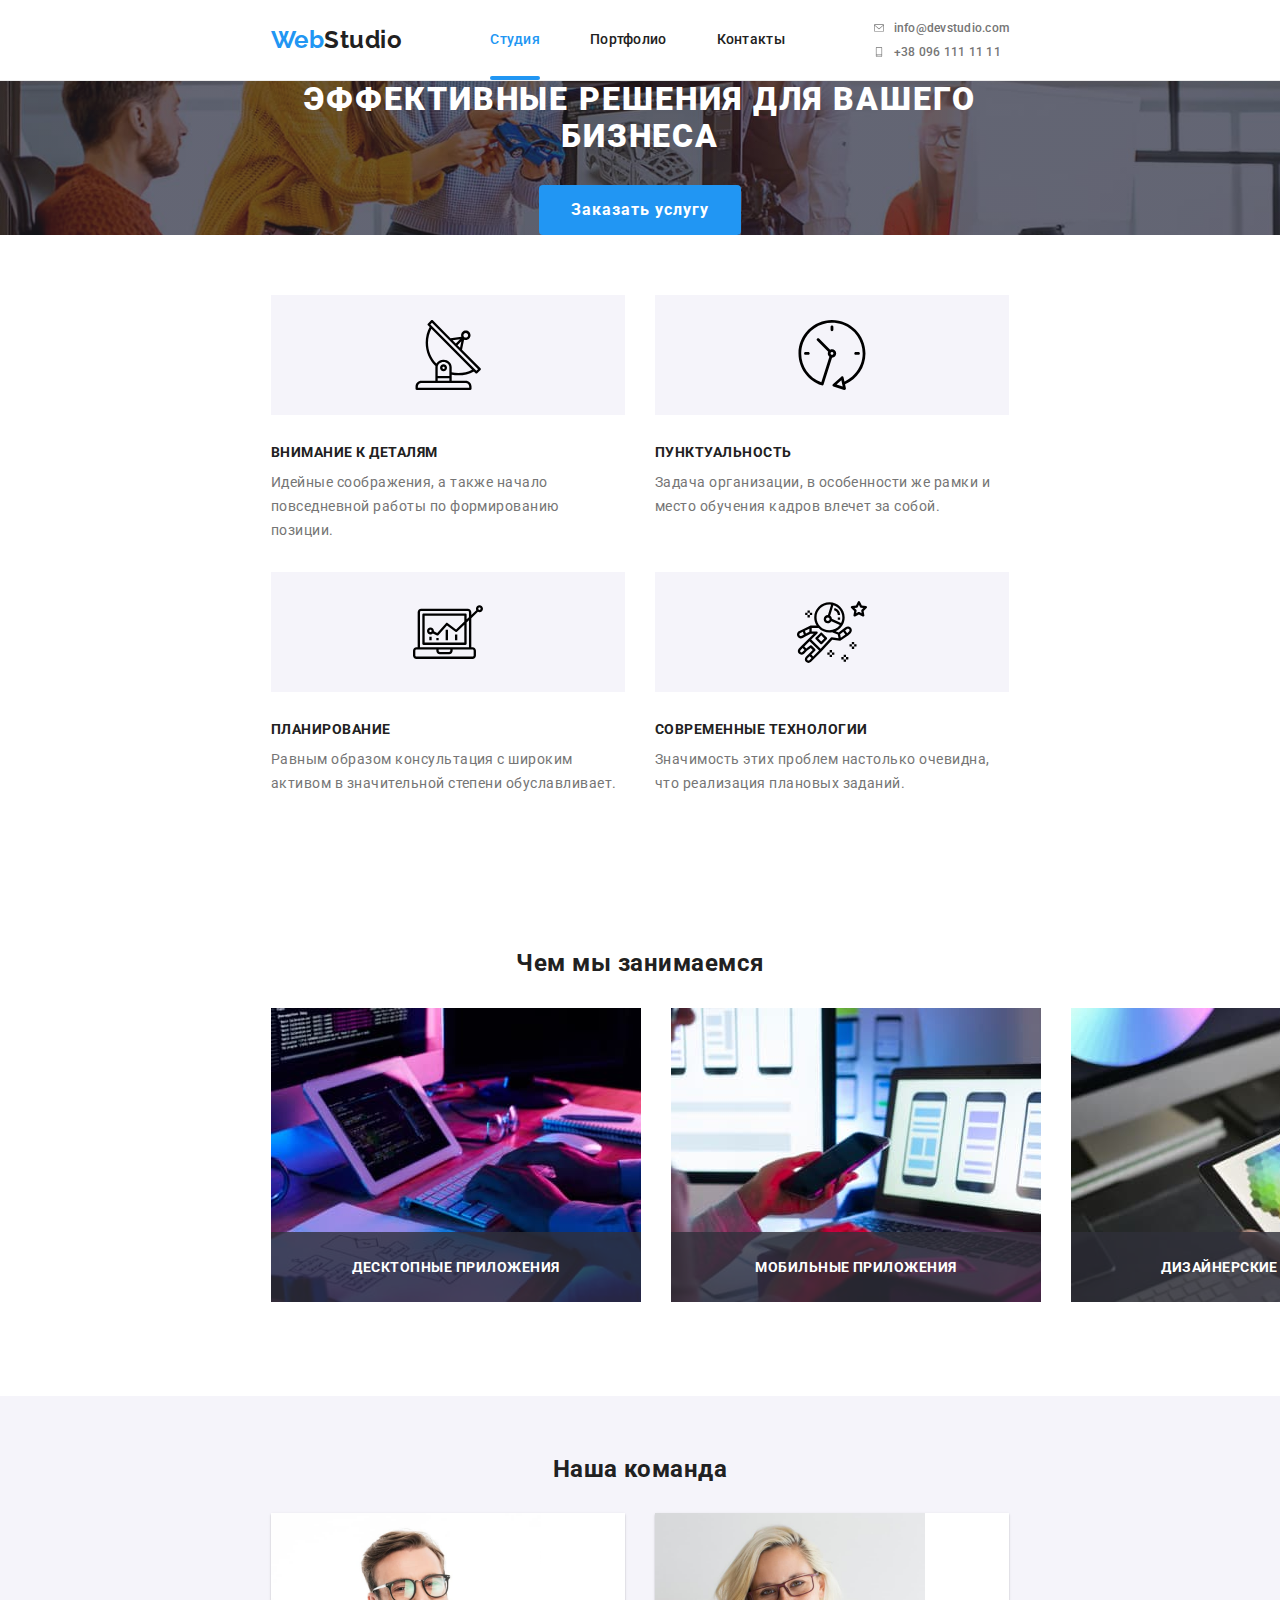
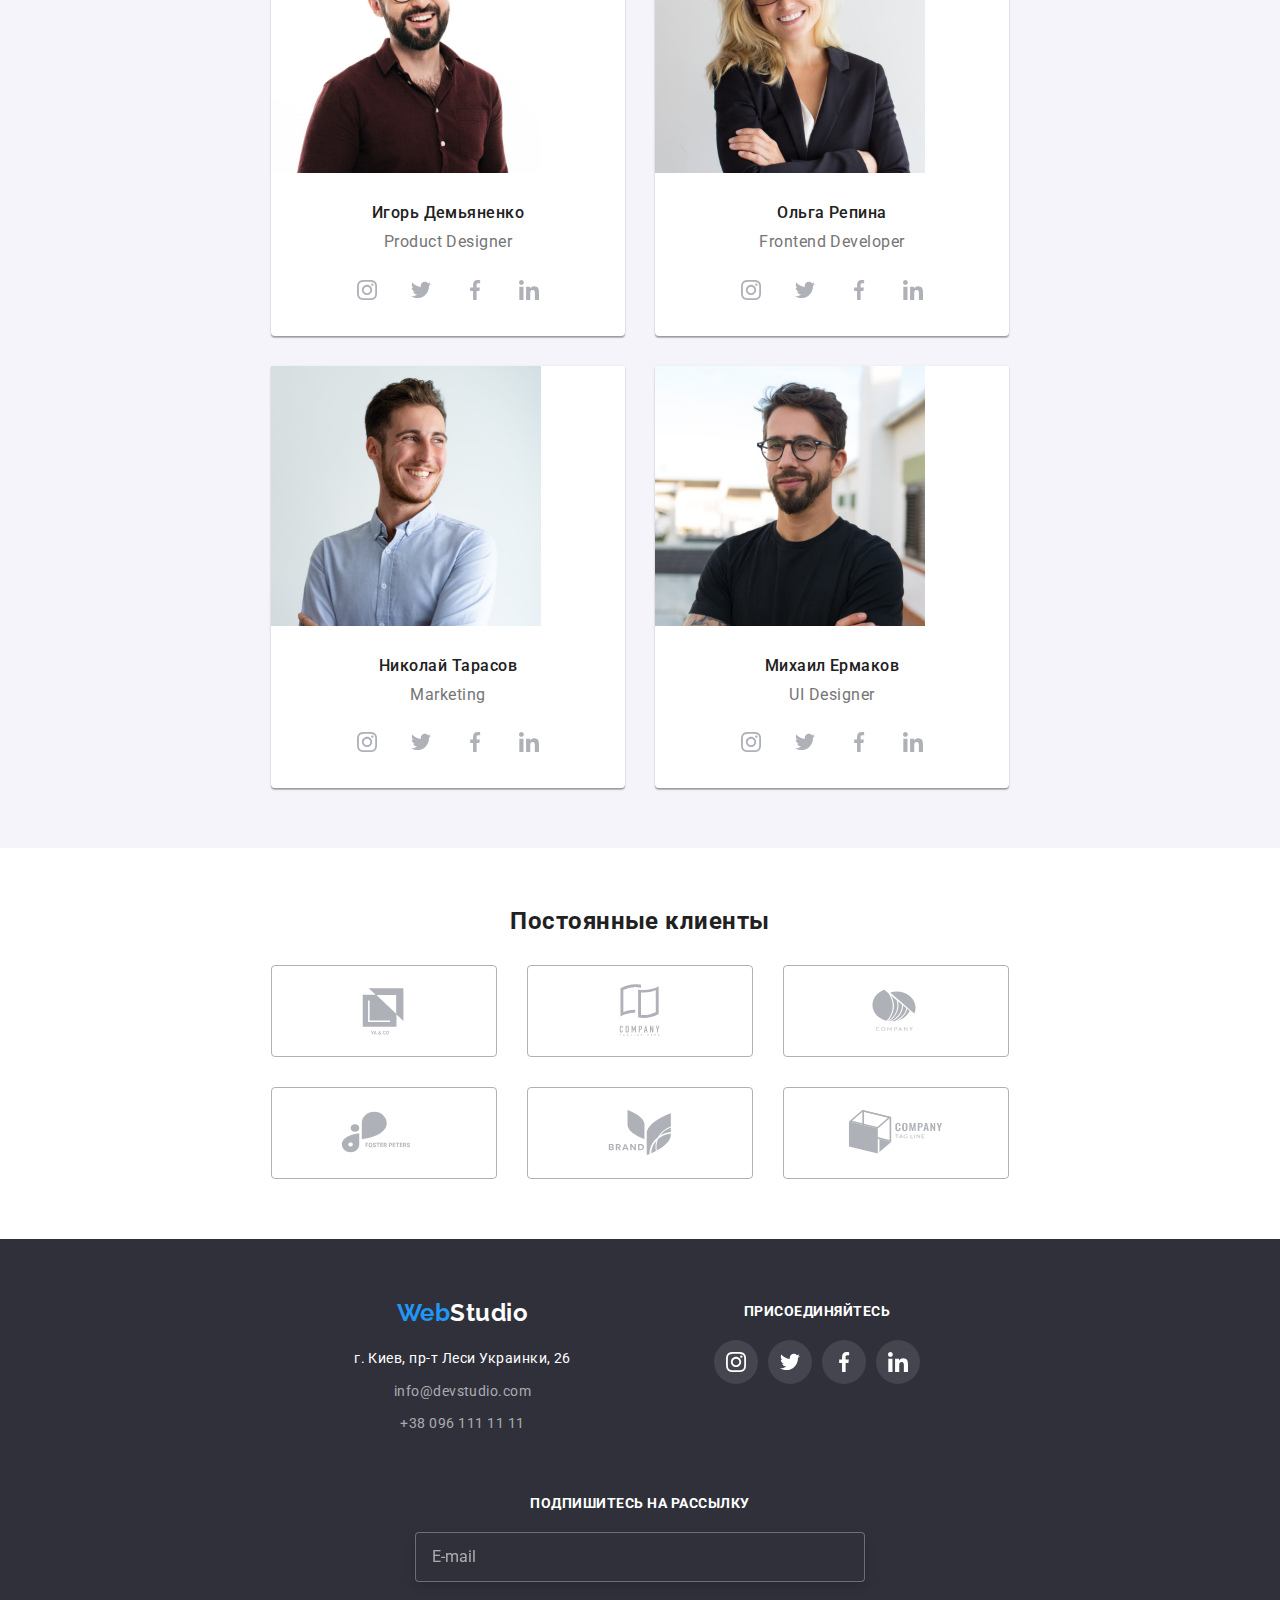
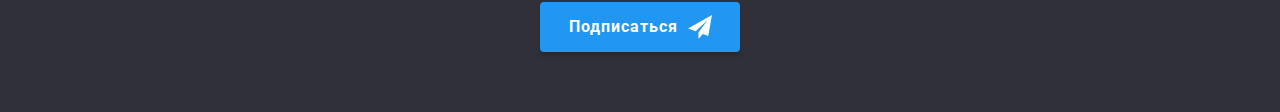
==== index.html @ 77389b67 "сделан макет в формате tablet + кнопка мобильного меню" ====
<!DOCTYPE html>
<html lang="en">
<head>
    <meta charset="UTF-8">
    <meta http-equiv="X-UA-Compatible" content="IE=edge">
    <meta name="viewport" content="width=device-width, initial-scale=1.0">
    <title>Document</title>
    <link rel="preconnect" href="https://fonts.googleapis.com">
    <link rel="preconnect" href="https://fonts.gstatic.com" crossorigin>
    <link href="https://fonts.googleapis.com/css2?family=Raleway:wght@700&family=Roboto:wght@400;500;700;900&display=swap"
        rel="stylesheet">
    <link rel="stylesheet" href="https://cdnjs.cloudflare.com/ajax/libs/modern-normalize/1.1.0/modern-normalize.min.css">
    <link rel="stylesheet" href="./css/main.min.css">
</head>
<body>
    <!-- Шапка сайта -->
    <header class="page-header">
        <div class="container main-nav">
            <nav class="page-header__nav">
                <a href="#" class="logo">
                Web<span class="logo__text">Studio</span>
                </a>
                <button class="page-header__menu-btn" type="button" data-menu-open>
                    <svg width="40px" height="40px">
                        <use class="page-header__icon-menu" href="./images/symbol-defs.svg#menu-black"></use>
                    </svg>
                </button>
                <ul class="site-nav">
                    <li class="site-nav__item"><a href="#" class="site-nav__link site-nav__link--current">Студия</a></li>
                    <li class="site-nav__item"><a href="./portfolio.html" class="site-nav__link">Портфолио</a></li>
                    <li class="site-nav__item"><a href="" class="site-nav__link">Контакты</a></li>
                </ul>

                <div class="mobile-menu is-hidden" data-menu>
                    <div class="mobile-menu__container">
                        <button type="button" class="menu-btn-close" data-menu-close>
                            <svg width="40px" height="40px">
                                <use href="./images/symbol-defs.svg#close-black"></use>
                            </svg>
                        </button>
                        <ul class="nav-menu">
                            <li class="nav-menu__item"><a href="#" class="nav-menu__link nav-menu__link--current">Студия</a></li>
                            <li class="nav-menu__item"><a href="./portfolio.html" class="nav-menu__link">Портфолио</a></li>
                            <li class="nav-menu__item"><a href="" class="nav-menu__link">Контакты</a></li>
                        </ul>
                        <ul class="contacts-mobile">
                            <li class="contacts-mobile__item">
                                <a href="tel:+380961111111" class="contacts-mobile__tel-link">
                                    +38 096 111 11 11
                                </a>
                            </li>
                            <li class="contacts-mobile__item">
                                <a href="mailto:info@devstudio.com" class="contacts-mobile__mail-link">
                                    info@devstudio.com
                                </a>
                            </li>
                        </ul>
                        <ul class="links-menu">
                            <li class="links-menu__item"><a class="links-menu__link" href="">Instagram</a></li>
                            <li class="links-menu__item"><a class="links-menu__link" href="">Twitter</a></li>
                            <li class="links-menu__item"><a class="links-menu__link" href="">Facebook</a></li>
                            <li class="links-menu__item"><a class="links-menu__link" href="">LinkedIn</a></li>
                        </ul>
                    </div>
                </div>
            </nav>
            <ul class="contacts">
                <li class="contacts__item">
                    <a href="mailto:info@devstudio.com" class="contacts__link">
                        <svg class="contacts__icon" width="16px" height="12px">
                            <use href="images/symbol-defs.svg#envelope"></use>
                        </svg>
                        info@devstudio.com
                    </a>
                </li>
                <li class="contacts__item">
                    <a href="tel:+380961111111" class="contacts__link">
                        <svg class="contacts__icon" width="10px" height="16px">
                            <use href="images/symbol-defs.svg#smartphone"></use>
                        </svg>
                        +38 096 111 11 11
                    </a>
                </li>
            </ul>
        </div>
    </header>
    
    <!-- Основной контент -->
    <main>
        <!-- Герой -->
        <section class="hero">
            <div class="container">
                <h1 class="hero__titel">Эффективные решения для вашего бизнеса</h1>
                <button type="button" class="hero__button" data-modal-open>Заказать услугу</button>
            </div>
        </section>
        <!-- Преимущества -->
        <section class="advantage">
            <div class="container">
                <h2 class="visually-hidden">Наши преимущества</h2>
                <ul class="advantage__list">
                    <li class="advantage__item">
                        <div class="advantage__icon">
                            <svg width="70px" height="70px">
                                <use href="images/symbol-defs.svg#antena"></use>
                            </svg>
                        </div>
                        <h3 class="advantage__titel">Внимание к деталям</h3>
                        <p class="advantage__text">Идейные соображения, а также начало повседневной работы по формированию позиции.</p>
                    </li>
                    <li class="advantage__item">
                        <div class="advantage__icon">
                            <svg width="70px" height="70px">
                                <use href="images/symbol-defs.svg#clock"></use>
                            </svg>
                        </div>
                        <h3 class="advantage__titel">Пунктуальность</h3>
                        <p class="advantage__text">Задача организации, в особенности же рамки и место обучения кадров влечет за собой.</p>
                    </li>
                    <li class="advantage__item">
                        <div class="advantage__icon">
                            <svg width="70px" height="70px">
                                <use href="images/symbol-defs.svg#diagram"></use>
                            </svg>
                        </div>
                        <h3 class="advantage__titel">Планирование</h3>
                        <p class="advantage__text">Равным образом консультация с широким активом в значительной степени обуславливает.</p>
                    </li>
                    <li class="advantage__item">
                        <div class="advantage__icon">
                            <svg width="70px" height="70px">
                                <use href="images/symbol-defs.svg#astronaut"></use>
                            </svg>
                        </div>
                        <h3 class="advantage__titel">Современные технологии</h3>
                        <p class="advantage__text">Значимость этих проблем настолько очевидна, что реализация плановых заданий.</p>
                    </li>
                </ul>
            </div>
        </section>

        <!-- Backdrop -->
        <div class="backdrop is-hidden" data-modal>
            <div class="backdrop__modal">
                <b class="backdrop__titel">Оставьте свои данные, мы вам перезвоним</b>
                <button class="close-btn" data-modal-close>
                    <svg width="18px" height="18px">
                        <use href="images/symbol-defs.svg#close-black">
                        </use>
                    </svg>
                </button>
                <form class="backdrop-form" autocomplete="off">
                    <div class="backdrop-form__field">
                        <label class="backdrop-form__label" for="name">Имя</label>
                        <input class="backdrop-form__input" type="text" name="name" id="name" autofocus>
                        <svg class="backdrop-form__icon" width="18px" height="18px">
                            <use href="./images/symbol-defs.svg#person-black">
                            </use>
                        </svg>
                    </div>
                    <div class="backdrop-form__field">
                        <label class="backdrop-form__label" for="tel">Телефон</label>
                        <input class="backdrop-form__input" type="tel" name="tel" id="tel">
                        <svg class="backdrop-form__icon" width="18px" height="18px">
                            <use href="./images/symbol-defs.svg#phone-black">
                            </use>
                        </svg>
                    </div>
                    <div class="backdrop-form__field">
                        <label class="backdrop-form__label" for="email">Почта</label>
                        <input class="backdrop-form__input" type="email" name="email" id="email">
                        <svg class="backdrop-form__icon" width="18px" height="18px">
                            <use href="./images/symbol-defs.svg#email-black">
                            </use>
                        </svg>
                    </div>
                    <div class="backdrop-form__field">
                        <label class="backdrop-form__label" for="comment">Коментарий</label>
                        <textarea class="backdrop-form__textarea" name="comment" id="comment" placeholder="Введите текст"></textarea>
                    </div>
                    <label class="checkbox">
                        <input class="checkbox__input" type="checkbox" name="user-agreement" value="html">
                        <span class="checkbox__icon"></span>
                        <span class="checkbox__accept">Соглашаюсь с рассылкой и принимаю <a class="checkbox__conditions" href="#">Условия договора</a></span>
                    </label>
                    <button class="send-btn" type="submit">Отправить</button>
                </form>
            </div>
        </div>

        <!-- Чем мы занимаемся -->
        <section class="services">
            <div class="container">
                <h2 class="section-titel">Чем мы занимаемся</h2>
                <ul class="services__list">
                    <li class="services__item">
                        <img class="photo" src="./images/img1.jpg" alt="Десктопные приложения" width="370">
                        <div class="services__description">
                            <p class="services__text">Десктопные приложения</p>
                        </div>
                    </li>
                    <li class="services__item">
                        <img class="photo" src="./images/img2.jpg" alt="Мобильные приложения" width="370">
                        <div class="services__description">
                            <p class="services__text">Мобильные приложения</p>
                        </div>
                    </li>
                    <li class="services__item">
                        <img class="photo" src="./images/img3.jpg" alt="Дизайнерские решения" width="370">
                        <div class="services__description">
                            <p class="services__text">Дизайнерские решения</p>
                        </div>
                    </li>
                </ul>
            </div>
        </section>
        <!-- Наша команда -->
        <section class="team">
            <div class="container">
                <h2 class="section-titel">Наша команда</h2>
                <ul class="team-list">
                    <li class="team-list__item">
                        <img class="photo" src="./images/Igor.jpg" alt="Игорь Демьяненко" width="270">
                        <div class="information">
                            <h3 class="information__titel">Игорь Демьяненко</h3>
                            <p class="information__text">Product Designer</p>
                            <ul class="social-networks">
                                <li class="social-networks__item">
                                    <a href="" class="social-networks__link">
                                        <svg width="20" height="20">
                                            <use href="images/symbol-defs.svg#instagram"></use>
                                        </svg>
                                    </a>
                                </li>
                                <li class="social-networks__item">
                                    <a href="" class="social-networks__link">
                                        <svg width="20px" height="20px">
                                            <use href="images/symbol-defs.svg#twitter"></use>
                                        </svg>
                                    </a>
                                </li>
                                <li class="social-networks__item">
                                    <a href="" class="social-networks__link">
                                        <svg width="20px" height="20px">
                                            <use href="images/symbol-defs.svg#facebook"></use>
                                        </svg>
                                    </a>
                                </li>
                                <li class="social-networks__item">
                                    <a href="" class="social-networks__link">
                                        <svg width="20px" height="20px">
                                            <use href="images/symbol-defs.svg#linkedin"></use>
                                        </svg>
                                    </a>
                                </li>
                            </ul>
                        </div>
                    </li>
                    <li class="team-list__item">
                        <img class="photo" src="./images/Olga.jpg" alt="Ольга Репина" width="270">
                        <div class="information">
                            <h3 class="information__titel">Ольга Репина</h3>
                            <p class="information__text">Frontend Developer</p>
                            <ul class="social-networks">
                                <li class="social-networks__item">
                                    <a href="" class="social-networks__link">
                                        <svg width="20" height="20">
                                            <use href="images/symbol-defs.svg#instagram"></use>
                                        </svg>
                                    </a>
                                </li>
                                <li class="social-networks__item">
                                    <a href="" class="social-networks__link">
                                        <svg width="20px" height="20px">
                                            <use href="images/symbol-defs.svg#twitter"></use>
                                        </svg>
                                    </a>
                                </li>
                                <li class="social-networks__item">
                                    <a href="" class="social-networks__link">
                                        <svg width="20px" height="20px">
                                            <use href="images/symbol-defs.svg#facebook"></use>
                                        </svg>
                                    </a>
                                </li>
                                <li class="social-networks__item">
                                    <a href="" class="social-networks__link">
                                        <svg width="20px" height="20px">
                                            <use href="images/symbol-defs.svg#linkedin"></use>
                                        </svg>
                                    </a>
                                </li>
                            </ul>
                        </div>
                    </li>
                    <li class="team-list__item">
                        <img class="photo" src="./images/Nikolai.jpg" alt="Николай Тарасов" width="270">
                        <div class="information">
                            <h3 class="information__titel">Николай Тарасов</h3>
                            <p class="information__text">Marketing</p>
                            <ul class="social-networks">
                                <li class="social-networks__item">
                                    <a href="" class="social-networks__link">
                                        <svg width="20" height="20">
                                            <use href="images/symbol-defs.svg#instagram"></use>
                                        </svg>
                                    </a>
                                </li>
                                <li class="social-networks__item">
                                    <a href="" class="social-networks__link">
                                        <svg width="20px" height="20px">
                                            <use href="images/symbol-defs.svg#twitter"></use>
                                        </svg>
                                    </a>
                                </li>
                                <li class="social-networks__item">
                                    <a href="" class="social-networks__link">
                                        <svg width="20px" height="20px">
                                            <use href="images/symbol-defs.svg#facebook"></use>
                                        </svg>
                                    </a>
                                </li>
                                <li class="social-networks__item">
                                    <a href="" class="social-networks__link">
                                        <svg width="20px" height="20px">
                                            <use href="images/symbol-defs.svg#linkedin"></use>
                                        </svg>
                                    </a>
                                </li>
                            </ul>
                        </div>
                    </li>
                    <li class="team-list__item">
                        <img class="photo" src="./images/Mihail.jpg" alt="Михаил Ермаков" width="270">
                        <div class="information">
                            <h3 class="information__titel">Михаил Ермаков</h3>
                            <p class="information__text">UI Designer</p>
                            <ul class="social-networks">
                                <li class="social-networks__item">
                                    <a href="" class="social-networks__link">
                                        <svg width="20" height="20">
                                            <use href="images/symbol-defs.svg#instagram"></use>
                                        </svg>
                                    </a>
                                </li>
                                <li class="social-networks__item">
                                    <a href="" class="social-networks__link">
                                        <svg width="20px" height="20px">
                                            <use href="images/symbol-defs.svg#twitter"></use>
                                        </svg>
                                    </a>
                                </li>
                                <li class="social-networks__item">
                                    <a href="" class="social-networks__link">
                                        <svg width="20px" height="20px">
                                            <use href="images/symbol-defs.svg#facebook"></use>
                                        </svg>
                                    </a>
                                </li>
                                <li class="social-networks__item">
                                    <a href="" class="social-networks__link">
                                        <svg width="20px" height="20px">
                                            <use href="images/symbol-defs.svg#linkedin"></use>
                                        </svg>
                                    </a>
                                </li>
                            </ul>
                        </div>
                    </li>
                </ul>
            </div>
        </section>

        <!-- Постоянные клиенты -->
        <section class="regular-customers">
            <div class="container">
                <h2 class="section-titel">Постоянные клиенты</h2>
                <ul class="customers-list">
                    <li class="customers-list__item">
                        <a class="customers-list__link" href="">
                            <svg width="106" height="60">
                                <use href="images/symbol-defs.svg#Logo1"></use>
                            </svg>
                        </a>
                    </li>
                    <li class="customers-list__item">
                        <a class="customers-list__link" href="">
                            <svg width="106" height="60">
                                <use href="images/symbol-defs.svg#Logo2"></use>
                            </svg>
                        </a>
                    </li>
                    <li class="customers-list__item">
                        <a class="customers-list__link" href="">
                            <svg width="106" height="60">
                                <use href="images/symbol-defs.svg#Logo3"></use>
                            </svg>
                        </a>
                    </li>
                    <li class="customers-list__item">
                        <a class="customers-list__link" href="">
                            <svg width="106" height="60">
                                <use href="images/symbol-defs.svg#Logo4"></use>
                            </svg>
                        </a>
                    </li>
                    <li class="customers-list__item">
                        <a class="customers-list__link" href="">
                            <svg width="106" height="60">
                                <use href="images/symbol-defs.svg#Logo5"></use>
                            </svg>
                        </a>
                    </li>
                    <li class="customers-list__item">
                        <a class="customers-list__link" href="">
                            <svg width="106" height="60">
                                <use href="images/symbol-defs.svg#Logo6"></use>
                            </svg>
                        </a>
                    </li>
                </ul>
            </div>
        </section>
    </main>

    <!-- Футер -->
    <footer class="footer">
        <div class="footer-container">
            <div class="contacts-container">
                <a href="#" class="logo logo--footer">
                    Web<span class="logo__text logo__text--white">Studio</span>
                </a>
                <address class="address">
                    <p class="address__text">г. Киев, пр-т Леси Украинки, 26</p>
                    <a href="mailto:info@devstudio.com" class="address__link">info@devstudio.com</a>
                    <a href="tel:+380961111111" class="address__link">+38 096 111 11 11</a>
                </address>
            </div>
            <div class="footer-social-container">
                <p class="join-text">присоединяйтесь</p>
                <ul class="social-networks social-networks--footer">
                    <li class="social-networks__item social-networks__item--dark">
                        <a href="" class="social-networks__link social-networks__link--white">
                            <svg width="20" height="20">
                                <use href="images/symbol-defs.svg#instagram"></use>
                            </svg>
                        </a>
                    </li>
                    <li class="social-networks__item social-networks__item--dark">
                        <a href="" class="social-networks__link social-networks__link--white">
                            <svg width="20px" height="20px">
                                <use href="images/symbol-defs.svg#twitter"></use>
                            </svg>
                        </a>
                    </li>
                    <li class="social-networks__item social-networks__item--dark">
                        <a href="" class="social-networks__link social-networks__link--white">
                            <svg width="20px" height="20px">
                                <use href="images/symbol-defs.svg#facebook"></use>
                            </svg>
                        </a>
                    </li>
                    <li class="social-networks__item social-networks__item--dark">
                        <a href="" class="social-networks__link social-networks__link--white">
                            <svg width="20px" height="20px">
                                <use href="images/symbol-defs.svg#linkedin"></use>
                            </svg>
                        </a>
                    </li>
                </ul>
            </div>
            <div class="join-container">
                <p class="join-text">подпишитесь на рассылку</p>
                <form class="footer-form" name="mailing-list" autocomplete="off">
                    <input class="footer-form__input" type="email" name="email" placeholder="E-mail">
                </form>
                <button class="mailing-btn" type="submit">Подписаться</button>
            </div>
        </div>
    </footer>
    <script src="./js/modal.js"></script>
</body>
</html>
---- css/main.min.css ----
.site-nav,.contacts,.nav-menu,.contacts-mobile,.links-menu,.advantage__list,.services__list,.team-list,.filter,.examples{padding:0;margin:0;list-style:none}.visually-hidden{position:absolute;width:1px;height:1px;margin:-1px;border:0;padding:0;white-space:nowrap;-webkit-clip-path:inset(100%);clip-path:inset(100%);clip:rect(0 0 0 0);overflow:hidden}body{color:#212121;font-family:Roboto,sans-serif;letter-spacing:0.03em}.container{margin:0 auto;padding-left:15px;padding-right:15px}@media screen and (min-width: 480px){.container{width:480px}}@media screen and (min-width: 768px){.container{width:768px}}.section-titel{margin-top:0;font-weight:700;text-align:center}@media screen and (max-width: 767px){.section-titel{margin-bottom:30px;font-size:28px;line-height:1.18}}@media screen and (min-width: 768px){.section-titel{margin-bottom:30px}}.page-header{border-bottom:1px solid #ececec}.page-header__menu-btn{display:-webkit-inline-box;display:-ms-inline-flexbox;display:inline-flex;margin:10px 0;padding:0;border:transparent;background-color:transparent}@media screen and (min-width: 767px){.page-header__menu-btn{display:none}}.main-nav{display:-webkit-box;display:-ms-flexbox;display:flex;-webkit-box-pack:justify;-ms-flex-pack:justify;justify-content:space-between}.page-header__nav{display:-webkit-box;display:-ms-flexbox;display:flex;width:100%}@media screen and (max-width: 767px){.page-header__nav{-webkit-box-pack:justify;-ms-flex-pack:justify;justify-content:space-between}}.logo{display:block;color:#2196f3;font-family:Raleway,sans-serif;font-weight:700;font-size:24px;line-height:1.16;text-decoration:none}@media screen and (max-width: 767px){.logo{padding-top:16px;padding-bottom:16px}}@media screen and (min-width: 768px){.logo{padding-top:26px;padding-bottom:26px}}.logo__text{color:#212121}.main-nav{display:-webkit-box;display:-ms-flexbox;display:flex;-webkit-box-align:center;-ms-flex-align:center;align-items:center}.page-header__nav{display:-webkit-box;display:-ms-flexbox;display:flex}.site-nav{display:none}@media screen and (min-width: 768px){.site-nav{display:-webkit-box;display:-ms-flexbox;display:flex;margin-left:88px}.site-nav__item:not(:last-child){margin-right:50px}}.site-nav__link{display:block;padding-top:32px;padding-bottom:32px;-webkit-transition:color 250ms cubic-bezier(0.4, 0, 0.2, 1);transition:color 250ms cubic-bezier(0.4, 0, 0.2, 1);color:#212121;font-weight:500;font-size:14px;line-height:1.14;letter-spacing:0.02em;text-decoration:none}.site-nav__link:hover,.site-nav__link:focus{color:#2196f3}.site-nav__link--current{position:relative;color:#2196f3}.site-nav__link--current::after{content:'';position:absolute;left:0;bottom:0;display:block;width:100%;height:4px;background-color:#2196f3;border-radius:2px}.contacts{display:none;margin-left:auto}@media screen and (min-width: 768px){.contacts{display:block;padding-top:21px;padding-bottom:21px}}@media screen and (min-width: 768px){.contacts__item:not(:last-child){margin-bottom:10px}}.contacts__link{display:-webkit-box;display:-ms-flexbox;display:flex;-webkit-box-align:center;-ms-flex-align:center;align-items:center;-webkit-transition:color 250ms cubic-bezier(0.4, 0, 0.2, 1);transition:color 250ms cubic-bezier(0.4, 0, 0.2, 1);font-weight:500;letter-spacing:0.02em;text-decoration:none;color:#757575;fill:#757575}.contacts__link:hover,.contacts__link:focus{color:#2196f3;fill:#2196f3}@media screen and (min-width: 768px){.contacts__link{font-size:12px;line-height:1.17}}.contacts__icon{-webkit-transition:fill 250ms cubic-bezier(0.4, 0, 0.2, 1);transition:fill 250ms cubic-bezier(0.4, 0, 0.2, 1)}@media screen and (min-width: 768px){.contacts__icon{width:14px;height:10px;margin-right:8px}}.mobile-menu{position:fixed;top:0;left:0;-webkit-transition:opacity 250ms cubic-bezier(0.4, 0, 0.2, 1);transition:opacity 250ms cubic-bezier(0.4, 0, 0.2, 1);width:100%;height:100%;overflow-y:scroll;background-color:#ffffff;-webkit-box-shadow:0px 4px 8px rgba(0,0,0,0.04),0px 2px 4px rgba(0,0,0,0.08),0px 1px 3px rgba(0,0,0,0.16);box-shadow:0px 4px 8px rgba(0,0,0,0.04),0px 2px 4px rgba(0,0,0,0.08),0px 1px 3px rgba(0,0,0,0.16);z-index:2}.mobile-menu.is-hidden{opacity:0;pointer-events:none;-webkit-transition:opacity 250ms cubic-bezier(0.4, 0, 0.2, 1);transition:opacity 250ms cubic-bezier(0.4, 0, 0.2, 1)}.menu-btn-close{position:absolute;top:10px;right:15px;margin:0;padding:0;border:none;background-color:transparent}.mobile-menu__container{padding:48px 40px}.nav-menu{display:block}.nav-menu__item{margin-bottom:32px}.nav-menu__item:last-child{margin-bottom:0}.nav-menu__link{font-weight:500;font-size:40px;line-height:1.17;letter-spacing:0.02em;text-decoration:none;color:#212121}.nav-menu__link--current{color:#2196f3}.contacts-mobile{display:block;margin-top:306px}.contacts-mobile__item{margin-bottom:32px}.contacts-mobile__item:last-child{margin-bottom:0}.contacts-mobile__tel-link{font-weight:500;font-size:34px;line-height:1.18;letter-spacing:0.02em;text-decoration:none;color:#2196f3}.contacts-mobile__mail-link{font-weight:500;font-size:24px;line-height:1.17;letter-spacing:0.02em;text-decoration:none;color:#757575}.links-menu{display:-webkit-box;display:-ms-flexbox;display:flex;margin-top:64px}.links-menu__item{margin-right:10px;padding-right:10px;border-right:1px solid rgba(33,33,33,0.2)}.links-menu__item:last-child{margin-right:0;padding-right:0;border-right:transparent}.links-menu__link{font-weight:500;font-size:18px;line-height:1.2;letter-spacing:0.02em;text-decoration:none;color:#2196f3}.hero{text-align:center;margin-left:auto;margin-right:auto;background-color:#c4c4c4;background-image:-webkit-gradient(linear, left top, right top, from(rgba(47,48,58,0.4)), to(rgba(47,48,58,0.4))),url(../images/bgh.jpg);background-image:linear-gradient(to right, rgba(47,48,58,0.4), rgba(47,48,58,0.4)),url(../images/bgh.jpg);background-repeat:no-repeat;background-position:center;background-size:cover}@media screen and (max-width: 767px){.hero{padding-top:118px;padding-bottom:118px;height:400px;max-width:767px}}.hero__titel{margin:0 auto 30px auto;color:#fff;font-weight:900;text-align:center;letter-spacing:0.06em;text-transform:uppercase}@media screen and (max-width: 767px){.hero__titel{max-width:360px;font-size:26px;line-height:1.61}}.hero__button{display:inline-block;border:transparent;padding:10px 32px;-webkit-transition:background-color 250ms cubic-bezier(0.4, 0, 0.2, 1);transition:background-color 250ms cubic-bezier(0.4, 0, 0.2, 1);border-radius:4px;background-color:#2196f3;color:#fff;font-weight:700;font-size:16px;line-height:1.9;letter-spacing:0.06em}.hero__button:hover,.hero__button:focus{background-color:#188ce8}@media screen and (max-width: 767px){.advantage{padding-top:60px;padding-bottom:60px}}@media screen and (min-width: 768px){.advantage{padding-top:60px;padding-bottom:60px}}@media screen and (max-width: 767px){.advantage__list{display:block}}@media screen and (min-width: 768px){.advantage__list{display:-webkit-box;display:-ms-flexbox;display:flex;-ms-flex-wrap:wrap;flex-wrap:wrap}}@media screen and (min-width: 768px){.advantage__item{width:354px;margin-right:30px;margin-bottom:30px}.advantage__item:nth-child(2n){margin-right:0}.advantage__item:nth-last-child(-n+2){margin-bottom:0}}.advantage__icon{display:-webkit-box;display:-ms-flexbox;display:flex;-webkit-box-pack:center;-ms-flex-pack:center;justify-content:center;-webkit-box-align:center;-ms-flex-align:center;align-items:center;height:120px;margin-bottom:30px;background-color:#f5f4fa}.advantage__titel{margin-top:0;margin-bottom:10px;font-weight:700;font-size:14px;line-height:1.14;text-transform:uppercase}@media screen and (max-width: 767px){.advantage__titel{text-align:center}}.advantage__text{margin-top:0;margin-bottom:0;color:#757575;font-size:14px;line-height:1.7}.backdrop{position:fixed;top:0;left:0;-webkit-transition:opacity 250ms cubic-bezier(0.4, 0, 0.2, 1);transition:opacity 250ms cubic-bezier(0.4, 0, 0.2, 1);width:100%;height:100%;background-color:rgba(0,0,0,0.2);z-index:1}.backdrop.is-hidden{opacity:0;pointer-events:none;-webkit-transition:opacity 250ms cubic-bezier(0.4, 0, 0.2, 1);transition:opacity 250ms cubic-bezier(0.4, 0, 0.2, 1)}.backdrop__modal{position:absolute;top:50%;left:50%;-webkit-transform:translate(-50%, -50%);transform:translate(-50%, -50%);padding:40px 0;background:#fff;-webkit-box-shadow:0px 1px 3px rgba(0,0,0,0.12),0px 1px 1px rgba(0,0,0,0.14),0px 2px 1px rgba(0,0,0,0.2);box-shadow:0px 1px 3px rgba(0,0,0,0.12),0px 1px 1px rgba(0,0,0,0.14),0px 2px 1px rgba(0,0,0,0.2);border-radius:4px}@media screen and (max-width: 767px){.backdrop__modal{width:450px;height:609px}}@media screen and (min-width: 768px){.backdrop__modal{width:450px;height:609px}}.backdrop__titel{display:block;margin:0 auto;font-weight:700;font-size:20px;text-align:center;color:#212121}@media screen and (max-width: 767px){.backdrop__titel{width:370px;line-height:1.5}}@media screen and (min-width: 768px){.backdrop__titel{width:370px;line-height:1.5}}.close-btn{display:-webkit-box;display:-ms-flexbox;display:flex;-webkit-box-pack:center;-ms-flex-pack:center;justify-content:center;-webkit-box-align:center;-ms-flex-align:center;align-items:center;width:30px;height:30px;cursor:pointer;position:absolute;top:8px;right:8px;-webkit-transition:fill 250ms cubic-bezier(0.4, 0, 0.2, 1);transition:fill 250ms cubic-bezier(0.4, 0, 0.2, 1);padding:0;background-color:#fff;border:2px solid rgba(0,0,0,0.1);border-radius:50%}.close-btn:hover,.close-btn:focus{fill:#2196f3}.backdrop-form{display:-webkit-box;display:-ms-flexbox;display:flex;-webkit-box-orient:vertical;-webkit-box-direction:normal;-ms-flex-direction:column;flex-direction:column;margin:0 auto}@media screen and (max-width: 767px){.backdrop-form{width:370px}}@media screen and (min-width: 768px){.backdrop-form{width:370px}}.backdrop-form__field{display:-webkit-box;display:-ms-flexbox;display:flex;-webkit-box-orient:vertical;-webkit-box-direction:normal;-ms-flex-direction:column;flex-direction:column;margin-top:10px;position:relative}.backdrop-form__field:first-child{margin-top:12px}.backdrop-form__label{display:block;margin:0 0 4px 0;padding:0;font-size:12px;line-height:14px;letter-spacing:0.01em;color:#757575}.backdrop-form__input{width:100%;margin:0;padding:10px 10px 10px 42px;-webkit-transition:border-color 250ms cubic-bezier(0.4, 0, 0.2, 1);transition:border-color 250ms cubic-bezier(0.4, 0, 0.2, 1);color:#000000;border:1px solid rgba(33,33,33,0.2);border-radius:4px}.backdrop-form__input:focus{outline:none;border:1px solid #2196f3;cursor:pointer;fill:#2196f3}.backdrop-form__icon{position:absolute;left:12px;bottom:11px;-webkit-transition:fill 250ms cubic-bezier(0.4, 0, 0.2, 1);transition:fill 250ms cubic-bezier(0.4, 0, 0.2, 1);fill:#212121}.backdrop-form__input:focus+.backdrop-form__icon{fill:#2196f3}.backdrop-form__textarea{display:block;width:100%;height:120px;padding:12px 16px;margin:0;resize:none;cursor:pointer;-webkit-transition:border-color 250ms cubic-bezier(0.4, 0, 0.2, 1);transition:border-color 250ms cubic-bezier(0.4, 0, 0.2, 1);border:1px solid rgba(33,33,33,0.2);border-radius:4px;color:rgba(117,117,117,0.5)}.backdrop-form__textarea::-webkit-input-placeholder{font-size:12px;line-height:14px;letter-spacing:0.01em}.backdrop-form__textarea:-ms-input-placeholder{font-size:12px;line-height:14px;letter-spacing:0.01em}.backdrop-form__textarea::-ms-input-placeholder{font-size:12px;line-height:14px;letter-spacing:0.01em}.backdrop-form__textarea::placeholder{font-size:12px;line-height:14px;letter-spacing:0.01em}.backdrop-form__textarea:focus{outline:none;border:1px solid #2196f3}.checkbox{display:-webkit-box;display:-ms-flexbox;display:flex;-webkit-box-pack:center;-ms-flex-pack:center;justify-content:center;-webkit-box-align:center;-ms-flex-align:center;align-items:center;margin-top:20px}@media screen and (max-width: 767px){.checkbox{height:15px}}@media screen and (min-width: 768px){.checkbox{height:15px}}.checkbox__input{position:absolute;width:1px;height:1px;margin:-1px;border:0;padding:0}.checkbox__icon{display:block;width:16px;height:15px;margin-right:8px;-webkit-transition:border-color 250ms cubic-bezier(0.4, 0, 0.2, 1),background-color 250ms cubic-bezier(0.4, 0, 0.2, 1);transition:border-color 250ms cubic-bezier(0.4, 0, 0.2, 1),background-color 250ms cubic-bezier(0.4, 0, 0.2, 1);border:2px solid #212121;border-radius:4px}.checkbox__input:checked+.checkbox__icon{background-color:#2196f3;background-image:url(../images/icon-check.svg);background-size:contain;background-origin:border-box;border-color:#2196f3}.checkbox__accept{letter-spacing:0.03em;color:#757575}@media screen and (max-width: 767px){.checkbox__accept{height:14px;font-size:12px;line-height:1.66}}@media screen and (min-width: 768px){.checkbox__accept{height:14px;font-size:12px;line-height:1.66}}.checkbox__conditions{color:#2196f3}.send-btn{display:block;padding:10px 55px;margin:30px auto 0;font-weight:700;font-size:16px;line-height:30px;text-align:center;letter-spacing:0.06em;border:transparent;cursor:pointer;-webkit-transition:background-color 250ms cubic-bezier(0.4, 0, 0.2, 1),-webkit-box-shadow 250ms cubic-bezier(0.4, 0, 0.2, 1);transition:background-color 250ms cubic-bezier(0.4, 0, 0.2, 1),-webkit-box-shadow 250ms cubic-bezier(0.4, 0, 0.2, 1);transition:background-color 250ms cubic-bezier(0.4, 0, 0.2, 1),box-shadow 250ms cubic-bezier(0.4, 0, 0.2, 1);transition:background-color 250ms cubic-bezier(0.4, 0, 0.2, 1),box-shadow 250ms cubic-bezier(0.4, 0, 0.2, 1),-webkit-box-shadow 250ms cubic-bezier(0.4, 0, 0.2, 1);background-color:#2196f3;color:#fff;border-radius:4px;-webkit-box-shadow:0px 4px 4px rgba(0,0,0,0.15);box-shadow:0px 4px 4px rgba(0,0,0,0.15)}.send-btn:hover{background-color:#188ce8;-webkit-box-shadow:0px 4px 4px rgba(0,0,0,0.15);box-shadow:0px 4px 4px rgba(0,0,0,0.15)}.services{padding-top:94px;padding-bottom:94px}@media screen and (max-width: 1199px){.services{display:none}}.services__list{display:-webkit-box;display:-ms-flexbox;display:flex;padding-top:0}.services__item{margin-right:30px;position:relative}.services__item:last-child{margin-right:0}.photo{display:block}.services__description{width:100%;position:absolute;left:0;bottom:0;text-align:center;background:rgba(47,48,58,0.8)}.services__text{margin:27px 0;font-weight:700;font-size:14px;line-height:16px;text-transform:uppercase;color:#fff}.team{background-color:#f5f4fa}@media screen and (max-width: 767px){.team{padding-top:60px;padding-bottom:60px}}@media screen and (min-width: 768px){.team{padding-top:60px;padding-bottom:60px}}.team-list{display:-webkit-box;display:-ms-flexbox;display:flex;-ms-flex-wrap:wrap;flex-wrap:wrap}.team-list__item{border-radius:0px 0px 4px 4px;-webkit-box-shadow:0px 1px 3px rgba(0,0,0,0.12),0px 1px 1px rgba(0,0,0,0.14),0px 2px 1px rgba(0,0,0,0.2);box-shadow:0px 1px 3px rgba(0,0,0,0.12),0px 1px 1px rgba(0,0,0,0.14),0px 2px 1px rgba(0,0,0,0.2);background-color:#fff}@media screen and (max-width: 767px){.team-list__item{width:450px;margin-bottom:30px}.team-list__item:last-child{margin-bottom:0}}@media screen and (min-width: 768px){.team-list__item{width:354px;margin-right:30px;margin-bottom:30px}.team-list__item:nth-child(2n){margin-right:0}.team-list__item:nth-last-child(-n+2){margin-bottom:0}}.information{padding-top:30px}.information__titel{margin-top:0;margin-bottom:10px;font-weight:500;font-size:16px;line-height:1.2;text-align:center}.information__text{margin-top:0;margin-bottom:0;color:#757575;font-size:16px;line-height:1.2;text-align:center}.social-networks{display:-webkit-box;display:-ms-flexbox;display:flex;-webkit-box-pack:center;-ms-flex-pack:center;justify-content:center;margin-top:16px;padding:0 0 24px 0;-webkit-box-align:center;-ms-flex-align:center;align-items:center}.social-networks__item{display:-webkit-box;display:-ms-flexbox;display:flex;-webkit-box-align:center;-ms-flex-align:center;align-items:center;list-style:none;margin-right:10px;min-height:44px;min-width:44px;border-radius:50%}.social-networks__item:last-child{margin-right:0}.social-networks__link{display:-webkit-box;display:-ms-flexbox;display:flex;-webkit-box-pack:center;-ms-flex-pack:center;justify-content:center;-webkit-box-align:center;-ms-flex-align:center;align-items:center;min-height:44px;min-width:44px;-webkit-transition:fill 250ms cubic-bezier(0.4, 0, 0.2, 1),background-color 250ms cubic-bezier(0.4, 0, 0.2, 1);transition:fill 250ms cubic-bezier(0.4, 0, 0.2, 1),background-color 250ms cubic-bezier(0.4, 0, 0.2, 1);border-radius:50%;fill:#afb1b8}.social-networks__link:hover,.social-networks__link:focus{background-color:#2196f3;fill:#fff}@media screen and (max-width: 767px){.regular-customers{padding-top:60px;padding-bottom:60px}}@media screen and (min-width: 768px){.regular-customers{padding-top:60px;padding-bottom:60px}}.customers-list{display:-webkit-box;display:-ms-flexbox;display:flex;margin:0;padding:0;list-style-type:none}@media screen and (max-width: 767px){.customers-list{-ms-flex-wrap:wrap;flex-wrap:wrap}}@media screen and (min-width: 768px){.customers-list{-ms-flex-wrap:wrap;flex-wrap:wrap}}.customers-list__item{display:-webkit-box;display:-ms-flexbox;display:flex;-webkit-box-align:center;-ms-flex-align:center;align-items:center;-webkit-box-pack:center;-ms-flex-pack:center;justify-content:center;padding:0;height:92px;-webkit-transition:border 250ms cubic-bezier(0.4, 0, 0.2, 1);transition:border 250ms cubic-bezier(0.4, 0, 0.2, 1);border:1px solid #afb1b8;border-radius:4px}.customers-list__item:hover,.customers-list__item:focus{border:1px solid #2196f3}@media screen and (max-width: 767px){.customers-list__item{width:210px;margin-right:30px;margin-bottom:30px}.customers-list__item:nth-child(2n){margin-right:0}.customers-list__item:nth-last-child(-n+2){margin-bottom:0}}@media screen and (min-width: 768px){.customers-list__item{width:226px;margin-right:30px;margin-bottom:30px}.customers-list__item:nth-child(3n){margin-right:0}.customers-list__item:nth-last-child(-n+3){margin-bottom:0}}.customers-list__link{display:-webkit-box;display:-ms-flexbox;display:flex;-webkit-box-pack:center;-ms-flex-pack:center;justify-content:center;-webkit-box-align:center;-ms-flex-align:center;align-items:center;width:100%;height:92px;-webkit-transition:fill 250ms cubic-bezier(0.4, 0, 0.2, 1);transition:fill 250ms cubic-bezier(0.4, 0, 0.2, 1);border-radius:4px;fill:#afb1b8}.customers-list__link:hover,.customers-list__link:focus{fill:#2196f3}.footer{padding-top:60px;padding-bottom:60px;background-color:#2f303a}.footer-container{-ms-flex-line-pack:baseline;align-content:baseline;margin:0 auto;padding-left:15px;padding-right:15px}@media screen and (min-width: 480px){.footer-container{width:480px}}@media screen and (min-width: 768px){.footer-container{display:-webkit-box;display:-ms-flexbox;display:flex;width:768px;-ms-flex-wrap:wrap;flex-wrap:wrap}}.contacts-container{width:231px}@media screen and (max-width: 767px){.contacts-container{text-align:center;margin:0 auto}}@media screen and (min-width: 768px){.contacts-container{text-align:center;margin:0 auto;margin-left:76px}}@media screen and (max-width: 767px){.logo--footer{padding:0;margin-bottom:20px}}@media screen and (min-width: 768px){.logo--footer{padding:0 0 20px 0}}.logo__text--white{color:#fff}.address{color:#fff;font-size:14px;line-height:1.7;font-style:normal}@media screen and (max-width: 767px){.address{margin-bottom:60px}}.address__text{margin:0 0 9px 0}@media screen and (max-width: 767px){.address__text{margin-bottom:8px}}.address__link{display:block;margin:0;-webkit-transition:color 250ms cubic-bezier(0.4, 0, 0.2, 1);transition:color 250ms cubic-bezier(0.4, 0, 0.2, 1);color:rgba(255,255,255,0.6);text-decoration:none}.address__link:hover,.address__link:focus{color:#f5f4fa}.address__link:last-child{margin-bottom:0}@media screen and (max-width: 767px){.address__link{margin-bottom:8px}}@media screen and (min-width: 768px){.address__link{margin-bottom:8px}}@media screen and (min-width: 768px){.footer-social-container{display:-webkit-box;display:-ms-flexbox;display:flex;-webkit-box-orient:vertical;-webkit-box-direction:normal;-ms-flex-direction:column;flex-direction:column;width:206px;margin-right:89px;padding-top:5px}}.join-text{font-weight:700;font-size:14px;line-height:1.14;text-transform:uppercase;color:#fff}@media screen and (max-width: 767px){.join-text{margin:0 0 20px 0;text-align:center}}@media screen and (min-width: 768px){.join-text{margin:0 0 20px 0;text-align:center}}@media screen and (max-width: 767px){.social-networks--footer{margin:0 0 60px 0}}@media screen and (min-width: 768px){.social-networks--footer{margin:0;padding:0}}.social-networks__item:last-child{margin-right:0}.social-networks__item--dark{background:rgba(255,255,255,0.1)}.social-networks__link--white{fill:#fff}@media screen and (min-width: 768px){.join-container{width:450px;margin:0 auto;padding-top:60px}}.footer-form{display:-webkit-box;display:-ms-flexbox;display:flex}@media screen and (max-width: 767px){.footer-form{-webkit-box-orient:vertical;-webkit-box-direction:normal;-ms-flex-direction:column;flex-direction:column}}.footer-form__input{padding:15px 16px;margin:0;border:1px solid rgba(255,255,255,0.3);border-radius:4px;-webkit-transition:250ms cubic-bezier(0.4, 0, 0.2, 1);transition:250ms cubic-bezier(0.4, 0, 0.2, 1);color:#fff;background-color:#2f303a;-webkit-filter:drop-shadow(0px 4px 4px rgba(0,0,0,0.15));filter:drop-shadow(0px 4px 4px rgba(0,0,0,0.15))}.footer-form__input::-webkit-input-placeholder{font-size:16px;line-height:1.25;color:rgba(255,255,255,0.6)}.footer-form__input:-ms-input-placeholder{font-size:16px;line-height:1.25;color:rgba(255,255,255,0.6)}.footer-form__input::-ms-input-placeholder{font-size:16px;line-height:1.25;color:rgba(255,255,255,0.6)}.footer-form__input::placeholder{font-size:16px;line-height:1.25;color:rgba(255,255,255,0.6)}.footer-form__input:focus{outline:none;border:1px solid #2196f3;cursor:pointer}@media screen and (max-width: 767px){.footer-form__input{margin-bottom:20px}}@media screen and (min-width: 768px){.footer-form__input{width:100%;margin-bottom:20px}}.mailing-btn{display:block;width:200px;padding:10px 29px;margin:0;font-weight:700;font-size:16px;line-height:1.9;-webkit-box-align:center;-ms-flex-align:center;align-items:center;text-align:start;letter-spacing:0.06em;cursor:pointer;background-color:#2196f3;color:#fff;-webkit-box-shadow:0px 4px 4px rgba(0,0,0,0.15);box-shadow:0px 4px 4px rgba(0,0,0,0.15);border:transparent;border-radius:4px;background-image:url(../images/icon-send.svg);background-repeat:no-repeat;background-position:148px 13px}@media screen and (max-width: 767px){.mailing-btn{margin:0 auto}}@media screen and (min-width: 768px){.mailing-btn{margin:0 auto}}.works-section{display:-webkit-box;display:-ms-flexbox;display:flex;-ms-flex-wrap:wrap;flex-wrap:wrap;margin-left:auto;margin-right:auto}@media screen and (max-width: 767px){.works-section{padding-top:60px;padding-bottom:60px}}@media screen and (min-width: 768px){.works-section{padding-top:60px;padding-bottom:60px}}.container-portfolio{display:-webkit-box;display:-ms-flexbox;display:flex;-ms-flex-wrap:wrap;flex-wrap:wrap;padding-left:15px;padding-right:15px;margin-left:auto;margin-right:auto}@media screen and (min-width: 480px){.container-portfolio{width:480px}}@media screen and (min-width: 768px){.container-portfolio{width:768px}}.filter{display:-webkit-box;display:-ms-flexbox;display:flex;margin-left:auto;margin-right:auto}@media screen and (max-width: 767px){.filter{margin-bottom:40px;-ms-flex-wrap:wrap;flex-wrap:wrap}}@media screen and (min-width: 768px){.filter{margin-bottom:40px}}.filter__item{margin-right:8px}@media screen and (max-width: 767px){.filter__item{padding-bottom:15px}}.filter__item:last-child{margin-right:0}@media screen and (max-width: 767px){.filter__item:nth-last-child(-n+2){padding-bottom:0px}}.filter__button{padding:6px 22px;border-radius:4px;border:transparent;-webkit-transition:background-color 250ms cubic-bezier(0.4, 0, 0.2, 1),color 250ms cubic-bezier(0.4, 0, 0.2, 1),-webkit-box-shadow 250ms cubic-bezier(0.4, 0, 0.2, 1);transition:background-color 250ms cubic-bezier(0.4, 0, 0.2, 1),color 250ms cubic-bezier(0.4, 0, 0.2, 1),-webkit-box-shadow 250ms cubic-bezier(0.4, 0, 0.2, 1);transition:box-shadow 250ms cubic-bezier(0.4, 0, 0.2, 1),background-color 250ms cubic-bezier(0.4, 0, 0.2, 1),color 250ms cubic-bezier(0.4, 0, 0.2, 1);transition:box-shadow 250ms cubic-bezier(0.4, 0, 0.2, 1),background-color 250ms cubic-bezier(0.4, 0, 0.2, 1),color 250ms cubic-bezier(0.4, 0, 0.2, 1),-webkit-box-shadow 250ms cubic-bezier(0.4, 0, 0.2, 1);font-weight:500;font-size:16px;line-height:1.6;text-align:center;cursor:pointer;background-color:#f5f4fa;color:#212121}.filter__button:hover,.filter__button:focus{background-color:#2196f3;color:#fff;-webkit-box-shadow:0px 3px 1px rgba(0,0,0,0.1),0px 1px 2px rgba(0,0,0,0.08),0px 2px 2px rgba(0,0,0,0.12);box-shadow:0px 3px 1px rgba(0,0,0,0.1),0px 1px 2px rgba(0,0,0,0.08),0px 2px 2px rgba(0,0,0,0.12)}@media screen and (max-width: 767px){.examples{display:block}}@media screen and (min-width: 768px){.examples{display:-webkit-box;display:-ms-flexbox;display:flex;-ms-flex-wrap:wrap;flex-wrap:wrap}}.examples__item{margin-bottom:30px}@media screen and (max-width: 767px){.examples__item{width:450px}}@media screen and (min-width: 768px){.examples__item{width:354px;margin-right:30px}}@media screen and (max-width: 767px){.examples__item:last-child{margin-bottom:0}}@media screen and (min-width: 768px){.examples__item:last-child{margin-bottom:0}}@media screen and (min-width: 768px){.examples__item:nth-child(2n){margin-right:0}}@media screen and (min-width: 768px){.examples__item:nth-last-child(-n+2){margin-bottom:0}}.examples__link{display:block;position:relative;-webkit-transition:color 250ms cubic-bezier(0.4, 0, 0.2, 1),-webkit-box-shadow 250ms cubic-bezier(0.4, 0, 0.2, 1);transition:color 250ms cubic-bezier(0.4, 0, 0.2, 1),-webkit-box-shadow 250ms cubic-bezier(0.4, 0, 0.2, 1);transition:color 250ms cubic-bezier(0.4, 0, 0.2, 1),box-shadow 250ms cubic-bezier(0.4, 0, 0.2, 1);transition:color 250ms cubic-bezier(0.4, 0, 0.2, 1),box-shadow 250ms cubic-bezier(0.4, 0, 0.2, 1),-webkit-box-shadow 250ms cubic-bezier(0.4, 0, 0.2, 1);color:#212121;text-decoration:none;overflow:hidden}.examples__link:hover,.examples__link:focus{-webkit-box-shadow:0px 1px 1px rgba(0,0,0,0.12),0px 4px 4px rgba(0,0,0,0.06),1px 4px 6px rgba(0,0,0,0.16);box-shadow:0px 1px 1px rgba(0,0,0,0.12),0px 4px 4px rgba(0,0,0,0.06),1px 4px 6px rgba(0,0,0,0.16)}.examples__link:hover .examples__container,.examples__link:focus .examples__container{-webkit-transform:translateY(0);transform:translateY(0)}.examples__container{width:100%;height:294px;margin:0 0 0 0;position:absolute;left:0;top:0;-webkit-transform:translateY(101%);transform:translateY(101%);-webkit-transition:-webkit-transform 250ms cubic-bezier(0.4, 0, 0.2, 1);transition:-webkit-transform 250ms cubic-bezier(0.4, 0, 0.2, 1);transition:transform 250ms cubic-bezier(0.4, 0, 0.2, 1);transition:transform 250ms cubic-bezier(0.4, 0, 0.2, 1), -webkit-transform 250ms cubic-bezier(0.4, 0, 0.2, 1);background:rgba(33,150,243,0.9)}.examples__description{margin:0;padding:63px 24px;font-size:18px;line-height:28px;color:#fff}.examples__info{padding:20px 24px;border:1px solid #eeeeee;border-top:transparent;position:relative;z-index:1;background-color:#fff}@media screen and (min-width: 768px){.examples__info--height{height:147.4px}}.examples__titel{margin:0 0 4px 0;font-weight:700;font-size:18px;line-height:2;letter-spacing:0.06em}.examples__text{margin:0;color:#757575;font-size:16px;line-height:1.9}
/*# sourceMappingURL=main.min.css.map */
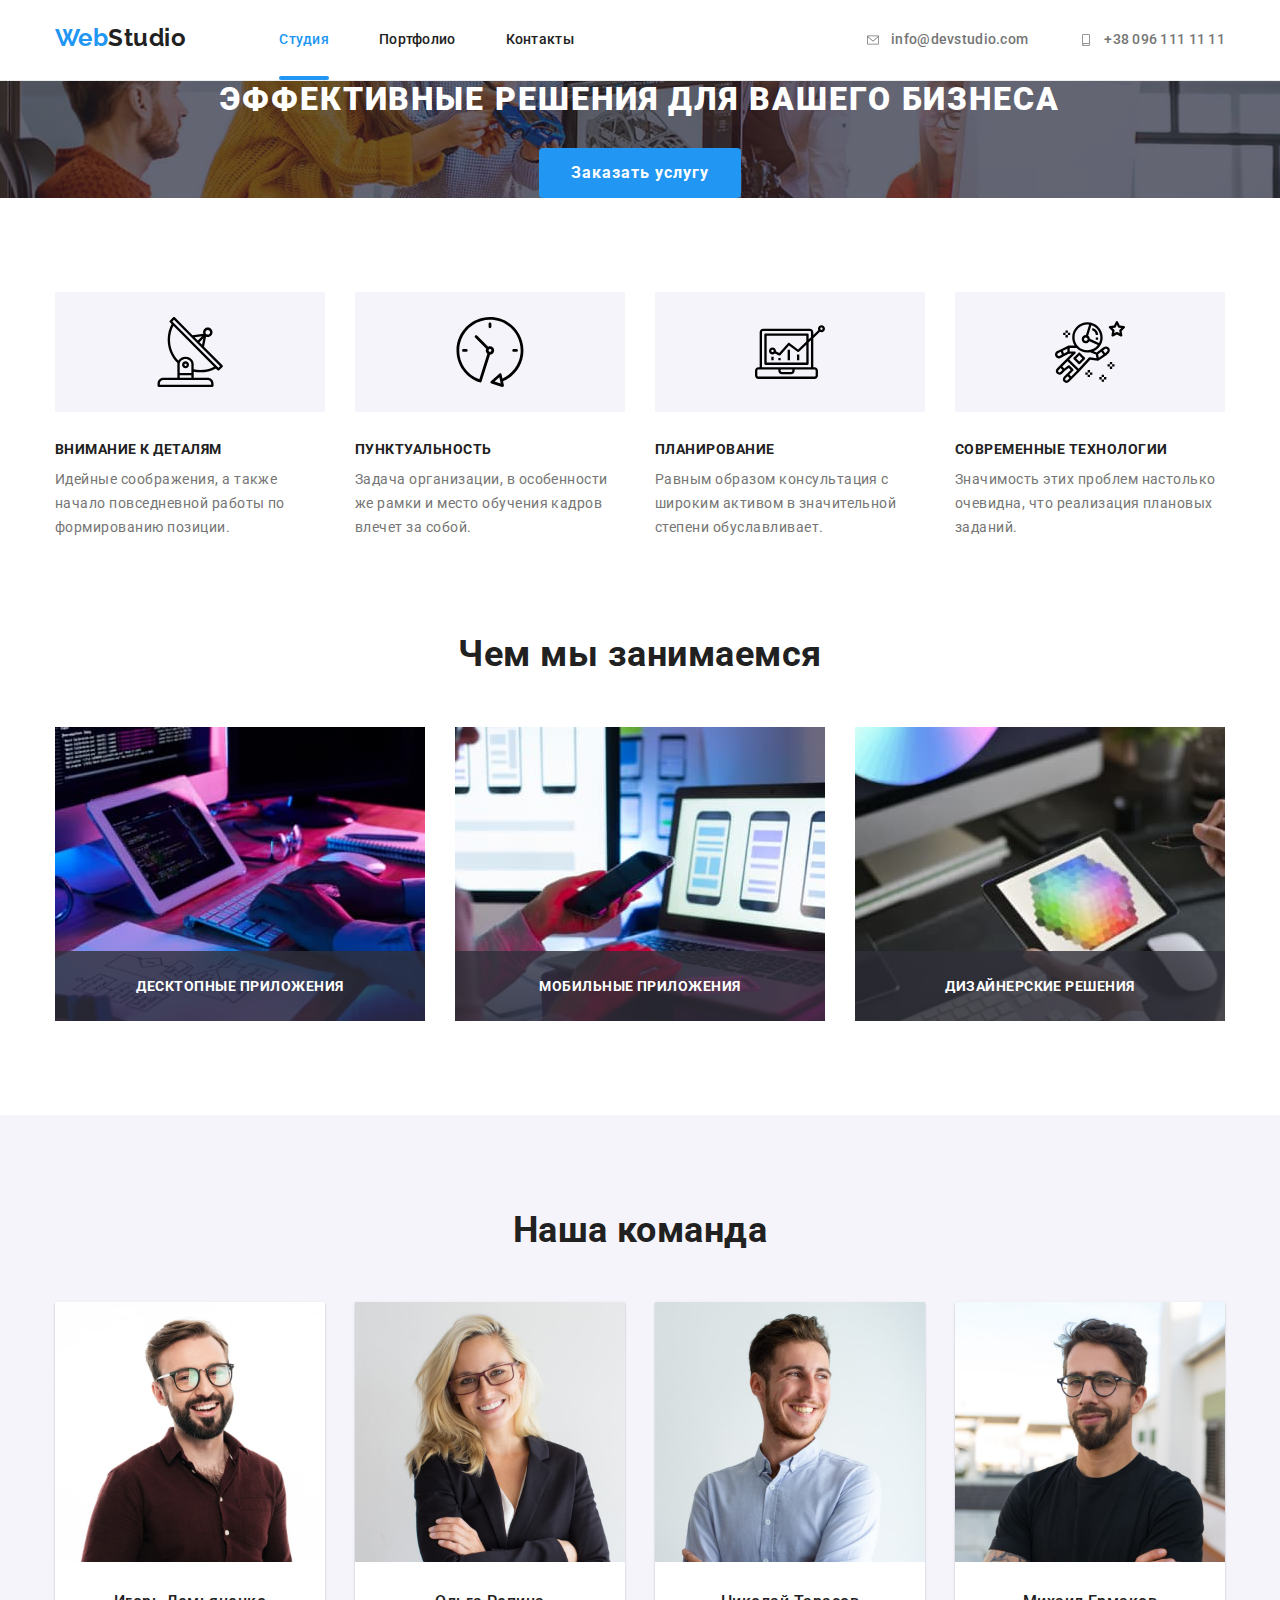
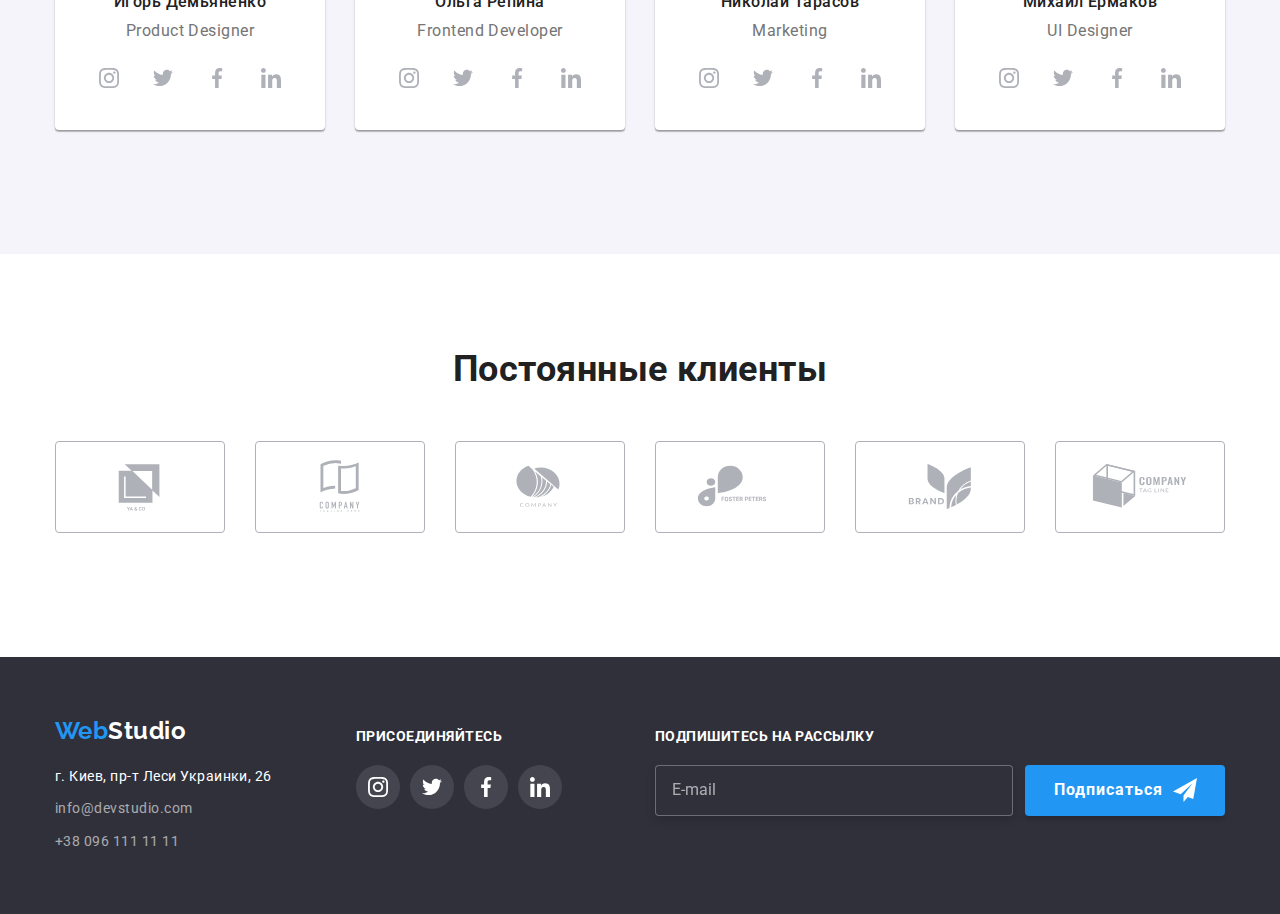
==== commit c568d96d: "сделан макет в формате desktop" ====
--- a/index.html
+++ b/index.html
@@ -473,8 +473,9 @@
                 <p class="join-text">подпишитесь на рассылку</p>
                 <form class="footer-form" name="mailing-list" autocomplete="off">
                     <input class="footer-form__input" type="email" name="email" placeholder="E-mail">
+                    <button class="mailing-btn" type="submit">Подписаться</button>
                 </form>
-                <button class="mailing-btn" type="submit">Подписаться</button>
+                <!-- <button class="mailing-btn" type="submit">Подписаться</button> -->
             </div>
         </div>
     </footer>
--- a/css/main.min.css
+++ b/css/main.min.css
@@ -1,2 +1,2 @@
-.site-nav,.contacts,.nav-menu,.contacts-mobile,.links-menu,.advantage__list,.services__list,.team-list,.filter,.examples{padding:0;margin:0;list-style:none}.visually-hidden{position:absolute;width:1px;height:1px;margin:-1px;border:0;padding:0;white-space:nowrap;-webkit-clip-path:inset(100%);clip-path:inset(100%);clip:rect(0 0 0 0);overflow:hidden}body{color:#212121;font-family:Roboto,sans-serif;letter-spacing:0.03em}.container{margin:0 auto;padding-left:15px;padding-right:15px}@media screen and (min-width: 480px){.container{width:480px}}@media screen and (min-width: 768px){.container{width:768px}}.section-titel{margin-top:0;font-weight:700;text-align:center}@media screen and (max-width: 767px){.section-titel{margin-bottom:30px;font-size:28px;line-height:1.18}}@media screen and (min-width: 768px){.section-titel{margin-bottom:30px}}.page-header{border-bottom:1px solid #ececec}.page-header__menu-btn{display:-webkit-inline-box;display:-ms-inline-flexbox;display:inline-flex;margin:10px 0;padding:0;border:transparent;background-color:transparent}@media screen and (min-width: 767px){.page-header__menu-btn{display:none}}.main-nav{display:-webkit-box;display:-ms-flexbox;display:flex;-webkit-box-pack:justify;-ms-flex-pack:justify;justify-content:space-between}.page-header__nav{display:-webkit-box;display:-ms-flexbox;display:flex;width:100%}@media screen and (max-width: 767px){.page-header__nav{-webkit-box-pack:justify;-ms-flex-pack:justify;justify-content:space-between}}.logo{display:block;color:#2196f3;font-family:Raleway,sans-serif;font-weight:700;font-size:24px;line-height:1.16;text-decoration:none}@media screen and (max-width: 767px){.logo{padding-top:16px;padding-bottom:16px}}@media screen and (min-width: 768px){.logo{padding-top:26px;padding-bottom:26px}}.logo__text{color:#212121}.main-nav{display:-webkit-box;display:-ms-flexbox;display:flex;-webkit-box-align:center;-ms-flex-align:center;align-items:center}.page-header__nav{display:-webkit-box;display:-ms-flexbox;display:flex}.site-nav{display:none}@media screen and (min-width: 768px){.site-nav{display:-webkit-box;display:-ms-flexbox;display:flex;margin-left:88px}.site-nav__item:not(:last-child){margin-right:50px}}.site-nav__link{display:block;padding-top:32px;padding-bottom:32px;-webkit-transition:color 250ms cubic-bezier(0.4, 0, 0.2, 1);transition:color 250ms cubic-bezier(0.4, 0, 0.2, 1);color:#212121;font-weight:500;font-size:14px;line-height:1.14;letter-spacing:0.02em;text-decoration:none}.site-nav__link:hover,.site-nav__link:focus{color:#2196f3}.site-nav__link--current{position:relative;color:#2196f3}.site-nav__link--current::after{content:'';position:absolute;left:0;bottom:0;display:block;width:100%;height:4px;background-color:#2196f3;border-radius:2px}.contacts{display:none;margin-left:auto}@media screen and (min-width: 768px){.contacts{display:block;padding-top:21px;padding-bottom:21px}}@media screen and (min-width: 768px){.contacts__item:not(:last-child){margin-bottom:10px}}.contacts__link{display:-webkit-box;display:-ms-flexbox;display:flex;-webkit-box-align:center;-ms-flex-align:center;align-items:center;-webkit-transition:color 250ms cubic-bezier(0.4, 0, 0.2, 1);transition:color 250ms cubic-bezier(0.4, 0, 0.2, 1);font-weight:500;letter-spacing:0.02em;text-decoration:none;color:#757575;fill:#757575}.contacts__link:hover,.contacts__link:focus{color:#2196f3;fill:#2196f3}@media screen and (min-width: 768px){.contacts__link{font-size:12px;line-height:1.17}}.contacts__icon{-webkit-transition:fill 250ms cubic-bezier(0.4, 0, 0.2, 1);transition:fill 250ms cubic-bezier(0.4, 0, 0.2, 1)}@media screen and (min-width: 768px){.contacts__icon{width:14px;height:10px;margin-right:8px}}.mobile-menu{position:fixed;top:0;left:0;-webkit-transition:opacity 250ms cubic-bezier(0.4, 0, 0.2, 1);transition:opacity 250ms cubic-bezier(0.4, 0, 0.2, 1);width:100%;height:100%;overflow-y:scroll;background-color:#ffffff;-webkit-box-shadow:0px 4px 8px rgba(0,0,0,0.04),0px 2px 4px rgba(0,0,0,0.08),0px 1px 3px rgba(0,0,0,0.16);box-shadow:0px 4px 8px rgba(0,0,0,0.04),0px 2px 4px rgba(0,0,0,0.08),0px 1px 3px rgba(0,0,0,0.16);z-index:2}.mobile-menu.is-hidden{opacity:0;pointer-events:none;-webkit-transition:opacity 250ms cubic-bezier(0.4, 0, 0.2, 1);transition:opacity 250ms cubic-bezier(0.4, 0, 0.2, 1)}.menu-btn-close{position:absolute;top:10px;right:15px;margin:0;padding:0;border:none;background-color:transparent}.mobile-menu__container{padding:48px 40px}.nav-menu{display:block}.nav-menu__item{margin-bottom:32px}.nav-menu__item:last-child{margin-bottom:0}.nav-menu__link{font-weight:500;font-size:40px;line-height:1.17;letter-spacing:0.02em;text-decoration:none;color:#212121}.nav-menu__link--current{color:#2196f3}.contacts-mobile{display:block;margin-top:306px}.contacts-mobile__item{margin-bottom:32px}.contacts-mobile__item:last-child{margin-bottom:0}.contacts-mobile__tel-link{font-weight:500;font-size:34px;line-height:1.18;letter-spacing:0.02em;text-decoration:none;color:#2196f3}.contacts-mobile__mail-link{font-weight:500;font-size:24px;line-height:1.17;letter-spacing:0.02em;text-decoration:none;color:#757575}.links-menu{display:-webkit-box;display:-ms-flexbox;display:flex;margin-top:64px}.links-menu__item{margin-right:10px;padding-right:10px;border-right:1px solid rgba(33,33,33,0.2)}.links-menu__item:last-child{margin-right:0;padding-right:0;border-right:transparent}.links-menu__link{font-weight:500;font-size:18px;line-height:1.2;letter-spacing:0.02em;text-decoration:none;color:#2196f3}.hero{text-align:center;margin-left:auto;margin-right:auto;background-color:#c4c4c4;background-image:-webkit-gradient(linear, left top, right top, from(rgba(47,48,58,0.4)), to(rgba(47,48,58,0.4))),url(../images/bgh.jpg);background-image:linear-gradient(to right, rgba(47,48,58,0.4), rgba(47,48,58,0.4)),url(../images/bgh.jpg);background-repeat:no-repeat;background-position:center;background-size:cover}@media screen and (max-width: 767px){.hero{padding-top:118px;padding-bottom:118px;height:400px;max-width:767px}}.hero__titel{margin:0 auto 30px auto;color:#fff;font-weight:900;text-align:center;letter-spacing:0.06em;text-transform:uppercase}@media screen and (max-width: 767px){.hero__titel{max-width:360px;font-size:26px;line-height:1.61}}.hero__button{display:inline-block;border:transparent;padding:10px 32px;-webkit-transition:background-color 250ms cubic-bezier(0.4, 0, 0.2, 1);transition:background-color 250ms cubic-bezier(0.4, 0, 0.2, 1);border-radius:4px;background-color:#2196f3;color:#fff;font-weight:700;font-size:16px;line-height:1.9;letter-spacing:0.06em}.hero__button:hover,.hero__button:focus{background-color:#188ce8}@media screen and (max-width: 767px){.advantage{padding-top:60px;padding-bottom:60px}}@media screen and (min-width: 768px){.advantage{padding-top:60px;padding-bottom:60px}}@media screen and (max-width: 767px){.advantage__list{display:block}}@media screen and (min-width: 768px){.advantage__list{display:-webkit-box;display:-ms-flexbox;display:flex;-ms-flex-wrap:wrap;flex-wrap:wrap}}@media screen and (min-width: 768px){.advantage__item{width:354px;margin-right:30px;margin-bottom:30px}.advantage__item:nth-child(2n){margin-right:0}.advantage__item:nth-last-child(-n+2){margin-bottom:0}}.advantage__icon{display:-webkit-box;display:-ms-flexbox;display:flex;-webkit-box-pack:center;-ms-flex-pack:center;justify-content:center;-webkit-box-align:center;-ms-flex-align:center;align-items:center;height:120px;margin-bottom:30px;background-color:#f5f4fa}.advantage__titel{margin-top:0;margin-bottom:10px;font-weight:700;font-size:14px;line-height:1.14;text-transform:uppercase}@media screen and (max-width: 767px){.advantage__titel{text-align:center}}.advantage__text{margin-top:0;margin-bottom:0;color:#757575;font-size:14px;line-height:1.7}.backdrop{position:fixed;top:0;left:0;-webkit-transition:opacity 250ms cubic-bezier(0.4, 0, 0.2, 1);transition:opacity 250ms cubic-bezier(0.4, 0, 0.2, 1);width:100%;height:100%;background-color:rgba(0,0,0,0.2);z-index:1}.backdrop.is-hidden{opacity:0;pointer-events:none;-webkit-transition:opacity 250ms cubic-bezier(0.4, 0, 0.2, 1);transition:opacity 250ms cubic-bezier(0.4, 0, 0.2, 1)}.backdrop__modal{position:absolute;top:50%;left:50%;-webkit-transform:translate(-50%, -50%);transform:translate(-50%, -50%);padding:40px 0;background:#fff;-webkit-box-shadow:0px 1px 3px rgba(0,0,0,0.12),0px 1px 1px rgba(0,0,0,0.14),0px 2px 1px rgba(0,0,0,0.2);box-shadow:0px 1px 3px rgba(0,0,0,0.12),0px 1px 1px rgba(0,0,0,0.14),0px 2px 1px rgba(0,0,0,0.2);border-radius:4px}@media screen and (max-width: 767px){.backdrop__modal{width:450px;height:609px}}@media screen and (min-width: 768px){.backdrop__modal{width:450px;height:609px}}.backdrop__titel{display:block;margin:0 auto;font-weight:700;font-size:20px;text-align:center;color:#212121}@media screen and (max-width: 767px){.backdrop__titel{width:370px;line-height:1.5}}@media screen and (min-width: 768px){.backdrop__titel{width:370px;line-height:1.5}}.close-btn{display:-webkit-box;display:-ms-flexbox;display:flex;-webkit-box-pack:center;-ms-flex-pack:center;justify-content:center;-webkit-box-align:center;-ms-flex-align:center;align-items:center;width:30px;height:30px;cursor:pointer;position:absolute;top:8px;right:8px;-webkit-transition:fill 250ms cubic-bezier(0.4, 0, 0.2, 1);transition:fill 250ms cubic-bezier(0.4, 0, 0.2, 1);padding:0;background-color:#fff;border:2px solid rgba(0,0,0,0.1);border-radius:50%}.close-btn:hover,.close-btn:focus{fill:#2196f3}.backdrop-form{display:-webkit-box;display:-ms-flexbox;display:flex;-webkit-box-orient:vertical;-webkit-box-direction:normal;-ms-flex-direction:column;flex-direction:column;margin:0 auto}@media screen and (max-width: 767px){.backdrop-form{width:370px}}@media screen and (min-width: 768px){.backdrop-form{width:370px}}.backdrop-form__field{display:-webkit-box;display:-ms-flexbox;display:flex;-webkit-box-orient:vertical;-webkit-box-direction:normal;-ms-flex-direction:column;flex-direction:column;margin-top:10px;position:relative}.backdrop-form__field:first-child{margin-top:12px}.backdrop-form__label{display:block;margin:0 0 4px 0;padding:0;font-size:12px;line-height:14px;letter-spacing:0.01em;color:#757575}.backdrop-form__input{width:100%;margin:0;padding:10px 10px 10px 42px;-webkit-transition:border-color 250ms cubic-bezier(0.4, 0, 0.2, 1);transition:border-color 250ms cubic-bezier(0.4, 0, 0.2, 1);color:#000000;border:1px solid rgba(33,33,33,0.2);border-radius:4px}.backdrop-form__input:focus{outline:none;border:1px solid #2196f3;cursor:pointer;fill:#2196f3}.backdrop-form__icon{position:absolute;left:12px;bottom:11px;-webkit-transition:fill 250ms cubic-bezier(0.4, 0, 0.2, 1);transition:fill 250ms cubic-bezier(0.4, 0, 0.2, 1);fill:#212121}.backdrop-form__input:focus+.backdrop-form__icon{fill:#2196f3}.backdrop-form__textarea{display:block;width:100%;height:120px;padding:12px 16px;margin:0;resize:none;cursor:pointer;-webkit-transition:border-color 250ms cubic-bezier(0.4, 0, 0.2, 1);transition:border-color 250ms cubic-bezier(0.4, 0, 0.2, 1);border:1px solid rgba(33,33,33,0.2);border-radius:4px;color:rgba(117,117,117,0.5)}.backdrop-form__textarea::-webkit-input-placeholder{font-size:12px;line-height:14px;letter-spacing:0.01em}.backdrop-form__textarea:-ms-input-placeholder{font-size:12px;line-height:14px;letter-spacing:0.01em}.backdrop-form__textarea::-ms-input-placeholder{font-size:12px;line-height:14px;letter-spacing:0.01em}.backdrop-form__textarea::placeholder{font-size:12px;line-height:14px;letter-spacing:0.01em}.backdrop-form__textarea:focus{outline:none;border:1px solid #2196f3}.checkbox{display:-webkit-box;display:-ms-flexbox;display:flex;-webkit-box-pack:center;-ms-flex-pack:center;justify-content:center;-webkit-box-align:center;-ms-flex-align:center;align-items:center;margin-top:20px}@media screen and (max-width: 767px){.checkbox{height:15px}}@media screen and (min-width: 768px){.checkbox{height:15px}}.checkbox__input{position:absolute;width:1px;height:1px;margin:-1px;border:0;padding:0}.checkbox__icon{display:block;width:16px;height:15px;margin-right:8px;-webkit-transition:border-color 250ms cubic-bezier(0.4, 0, 0.2, 1),background-color 250ms cubic-bezier(0.4, 0, 0.2, 1);transition:border-color 250ms cubic-bezier(0.4, 0, 0.2, 1),background-color 250ms cubic-bezier(0.4, 0, 0.2, 1);border:2px solid #212121;border-radius:4px}.checkbox__input:checked+.checkbox__icon{background-color:#2196f3;background-image:url(../images/icon-check.svg);background-size:contain;background-origin:border-box;border-color:#2196f3}.checkbox__accept{letter-spacing:0.03em;color:#757575}@media screen and (max-width: 767px){.checkbox__accept{height:14px;font-size:12px;line-height:1.66}}@media screen and (min-width: 768px){.checkbox__accept{height:14px;font-size:12px;line-height:1.66}}.checkbox__conditions{color:#2196f3}.send-btn{display:block;padding:10px 55px;margin:30px auto 0;font-weight:700;font-size:16px;line-height:30px;text-align:center;letter-spacing:0.06em;border:transparent;cursor:pointer;-webkit-transition:background-color 250ms cubic-bezier(0.4, 0, 0.2, 1),-webkit-box-shadow 250ms cubic-bezier(0.4, 0, 0.2, 1);transition:background-color 250ms cubic-bezier(0.4, 0, 0.2, 1),-webkit-box-shadow 250ms cubic-bezier(0.4, 0, 0.2, 1);transition:background-color 250ms cubic-bezier(0.4, 0, 0.2, 1),box-shadow 250ms cubic-bezier(0.4, 0, 0.2, 1);transition:background-color 250ms cubic-bezier(0.4, 0, 0.2, 1),box-shadow 250ms cubic-bezier(0.4, 0, 0.2, 1),-webkit-box-shadow 250ms cubic-bezier(0.4, 0, 0.2, 1);background-color:#2196f3;color:#fff;border-radius:4px;-webkit-box-shadow:0px 4px 4px rgba(0,0,0,0.15);box-shadow:0px 4px 4px rgba(0,0,0,0.15)}.send-btn:hover{background-color:#188ce8;-webkit-box-shadow:0px 4px 4px rgba(0,0,0,0.15);box-shadow:0px 4px 4px rgba(0,0,0,0.15)}.services{padding-top:94px;padding-bottom:94px}@media screen and (max-width: 1199px){.services{display:none}}.services__list{display:-webkit-box;display:-ms-flexbox;display:flex;padding-top:0}.services__item{margin-right:30px;position:relative}.services__item:last-child{margin-right:0}.photo{display:block}.services__description{width:100%;position:absolute;left:0;bottom:0;text-align:center;background:rgba(47,48,58,0.8)}.services__text{margin:27px 0;font-weight:700;font-size:14px;line-height:16px;text-transform:uppercase;color:#fff}.team{background-color:#f5f4fa}@media screen and (max-width: 767px){.team{padding-top:60px;padding-bottom:60px}}@media screen and (min-width: 768px){.team{padding-top:60px;padding-bottom:60px}}.team-list{display:-webkit-box;display:-ms-flexbox;display:flex;-ms-flex-wrap:wrap;flex-wrap:wrap}.team-list__item{border-radius:0px 0px 4px 4px;-webkit-box-shadow:0px 1px 3px rgba(0,0,0,0.12),0px 1px 1px rgba(0,0,0,0.14),0px 2px 1px rgba(0,0,0,0.2);box-shadow:0px 1px 3px rgba(0,0,0,0.12),0px 1px 1px rgba(0,0,0,0.14),0px 2px 1px rgba(0,0,0,0.2);background-color:#fff}@media screen and (max-width: 767px){.team-list__item{width:450px;margin-bottom:30px}.team-list__item:last-child{margin-bottom:0}}@media screen and (min-width: 768px){.team-list__item{width:354px;margin-right:30px;margin-bottom:30px}.team-list__item:nth-child(2n){margin-right:0}.team-list__item:nth-last-child(-n+2){margin-bottom:0}}.information{padding-top:30px}.information__titel{margin-top:0;margin-bottom:10px;font-weight:500;font-size:16px;line-height:1.2;text-align:center}.information__text{margin-top:0;margin-bottom:0;color:#757575;font-size:16px;line-height:1.2;text-align:center}.social-networks{display:-webkit-box;display:-ms-flexbox;display:flex;-webkit-box-pack:center;-ms-flex-pack:center;justify-content:center;margin-top:16px;padding:0 0 24px 0;-webkit-box-align:center;-ms-flex-align:center;align-items:center}.social-networks__item{display:-webkit-box;display:-ms-flexbox;display:flex;-webkit-box-align:center;-ms-flex-align:center;align-items:center;list-style:none;margin-right:10px;min-height:44px;min-width:44px;border-radius:50%}.social-networks__item:last-child{margin-right:0}.social-networks__link{display:-webkit-box;display:-ms-flexbox;display:flex;-webkit-box-pack:center;-ms-flex-pack:center;justify-content:center;-webkit-box-align:center;-ms-flex-align:center;align-items:center;min-height:44px;min-width:44px;-webkit-transition:fill 250ms cubic-bezier(0.4, 0, 0.2, 1),background-color 250ms cubic-bezier(0.4, 0, 0.2, 1);transition:fill 250ms cubic-bezier(0.4, 0, 0.2, 1),background-color 250ms cubic-bezier(0.4, 0, 0.2, 1);border-radius:50%;fill:#afb1b8}.social-networks__link:hover,.social-networks__link:focus{background-color:#2196f3;fill:#fff}@media screen and (max-width: 767px){.regular-customers{padding-top:60px;padding-bottom:60px}}@media screen and (min-width: 768px){.regular-customers{padding-top:60px;padding-bottom:60px}}.customers-list{display:-webkit-box;display:-ms-flexbox;display:flex;margin:0;padding:0;list-style-type:none}@media screen and (max-width: 767px){.customers-list{-ms-flex-wrap:wrap;flex-wrap:wrap}}@media screen and (min-width: 768px){.customers-list{-ms-flex-wrap:wrap;flex-wrap:wrap}}.customers-list__item{display:-webkit-box;display:-ms-flexbox;display:flex;-webkit-box-align:center;-ms-flex-align:center;align-items:center;-webkit-box-pack:center;-ms-flex-pack:center;justify-content:center;padding:0;height:92px;-webkit-transition:border 250ms cubic-bezier(0.4, 0, 0.2, 1);transition:border 250ms cubic-bezier(0.4, 0, 0.2, 1);border:1px solid #afb1b8;border-radius:4px}.customers-list__item:hover,.customers-list__item:focus{border:1px solid #2196f3}@media screen and (max-width: 767px){.customers-list__item{width:210px;margin-right:30px;margin-bottom:30px}.customers-list__item:nth-child(2n){margin-right:0}.customers-list__item:nth-last-child(-n+2){margin-bottom:0}}@media screen and (min-width: 768px){.customers-list__item{width:226px;margin-right:30px;margin-bottom:30px}.customers-list__item:nth-child(3n){margin-right:0}.customers-list__item:nth-last-child(-n+3){margin-bottom:0}}.customers-list__link{display:-webkit-box;display:-ms-flexbox;display:flex;-webkit-box-pack:center;-ms-flex-pack:center;justify-content:center;-webkit-box-align:center;-ms-flex-align:center;align-items:center;width:100%;height:92px;-webkit-transition:fill 250ms cubic-bezier(0.4, 0, 0.2, 1);transition:fill 250ms cubic-bezier(0.4, 0, 0.2, 1);border-radius:4px;fill:#afb1b8}.customers-list__link:hover,.customers-list__link:focus{fill:#2196f3}.footer{padding-top:60px;padding-bottom:60px;background-color:#2f303a}.footer-container{-ms-flex-line-pack:baseline;align-content:baseline;margin:0 auto;padding-left:15px;padding-right:15px}@media screen and (min-width: 480px){.footer-container{width:480px}}@media screen and (min-width: 768px){.footer-container{display:-webkit-box;display:-ms-flexbox;display:flex;width:768px;-ms-flex-wrap:wrap;flex-wrap:wrap}}.contacts-container{width:231px}@media screen and (max-width: 767px){.contacts-container{text-align:center;margin:0 auto}}@media screen and (min-width: 768px){.contacts-container{text-align:center;margin:0 auto;margin-left:76px}}@media screen and (max-width: 767px){.logo--footer{padding:0;margin-bottom:20px}}@media screen and (min-width: 768px){.logo--footer{padding:0 0 20px 0}}.logo__text--white{color:#fff}.address{color:#fff;font-size:14px;line-height:1.7;font-style:normal}@media screen and (max-width: 767px){.address{margin-bottom:60px}}.address__text{margin:0 0 9px 0}@media screen and (max-width: 767px){.address__text{margin-bottom:8px}}.address__link{display:block;margin:0;-webkit-transition:color 250ms cubic-bezier(0.4, 0, 0.2, 1);transition:color 250ms cubic-bezier(0.4, 0, 0.2, 1);color:rgba(255,255,255,0.6);text-decoration:none}.address__link:hover,.address__link:focus{color:#f5f4fa}.address__link:last-child{margin-bottom:0}@media screen and (max-width: 767px){.address__link{margin-bottom:8px}}@media screen and (min-width: 768px){.address__link{margin-bottom:8px}}@media screen and (min-width: 768px){.footer-social-container{display:-webkit-box;display:-ms-flexbox;display:flex;-webkit-box-orient:vertical;-webkit-box-direction:normal;-ms-flex-direction:column;flex-direction:column;width:206px;margin-right:89px;padding-top:5px}}.join-text{font-weight:700;font-size:14px;line-height:1.14;text-transform:uppercase;color:#fff}@media screen and (max-width: 767px){.join-text{margin:0 0 20px 0;text-align:center}}@media screen and (min-width: 768px){.join-text{margin:0 0 20px 0;text-align:center}}@media screen and (max-width: 767px){.social-networks--footer{margin:0 0 60px 0}}@media screen and (min-width: 768px){.social-networks--footer{margin:0;padding:0}}.social-networks__item:last-child{margin-right:0}.social-networks__item--dark{background:rgba(255,255,255,0.1)}.social-networks__link--white{fill:#fff}@media screen and (min-width: 768px){.join-container{width:450px;margin:0 auto;padding-top:60px}}.footer-form{display:-webkit-box;display:-ms-flexbox;display:flex}@media screen and (max-width: 767px){.footer-form{-webkit-box-orient:vertical;-webkit-box-direction:normal;-ms-flex-direction:column;flex-direction:column}}.footer-form__input{padding:15px 16px;margin:0;border:1px solid rgba(255,255,255,0.3);border-radius:4px;-webkit-transition:250ms cubic-bezier(0.4, 0, 0.2, 1);transition:250ms cubic-bezier(0.4, 0, 0.2, 1);color:#fff;background-color:#2f303a;-webkit-filter:drop-shadow(0px 4px 4px rgba(0,0,0,0.15));filter:drop-shadow(0px 4px 4px rgba(0,0,0,0.15))}.footer-form__input::-webkit-input-placeholder{font-size:16px;line-height:1.25;color:rgba(255,255,255,0.6)}.footer-form__input:-ms-input-placeholder{font-size:16px;line-height:1.25;color:rgba(255,255,255,0.6)}.footer-form__input::-ms-input-placeholder{font-size:16px;line-height:1.25;color:rgba(255,255,255,0.6)}.footer-form__input::placeholder{font-size:16px;line-height:1.25;color:rgba(255,255,255,0.6)}.footer-form__input:focus{outline:none;border:1px solid #2196f3;cursor:pointer}@media screen and (max-width: 767px){.footer-form__input{margin-bottom:20px}}@media screen and (min-width: 768px){.footer-form__input{width:100%;margin-bottom:20px}}.mailing-btn{display:block;width:200px;padding:10px 29px;margin:0;font-weight:700;font-size:16px;line-height:1.9;-webkit-box-align:center;-ms-flex-align:center;align-items:center;text-align:start;letter-spacing:0.06em;cursor:pointer;background-color:#2196f3;color:#fff;-webkit-box-shadow:0px 4px 4px rgba(0,0,0,0.15);box-shadow:0px 4px 4px rgba(0,0,0,0.15);border:transparent;border-radius:4px;background-image:url(../images/icon-send.svg);background-repeat:no-repeat;background-position:148px 13px}@media screen and (max-width: 767px){.mailing-btn{margin:0 auto}}@media screen and (min-width: 768px){.mailing-btn{margin:0 auto}}.works-section{display:-webkit-box;display:-ms-flexbox;display:flex;-ms-flex-wrap:wrap;flex-wrap:wrap;margin-left:auto;margin-right:auto}@media screen and (max-width: 767px){.works-section{padding-top:60px;padding-bottom:60px}}@media screen and (min-width: 768px){.works-section{padding-top:60px;padding-bottom:60px}}.container-portfolio{display:-webkit-box;display:-ms-flexbox;display:flex;-ms-flex-wrap:wrap;flex-wrap:wrap;padding-left:15px;padding-right:15px;margin-left:auto;margin-right:auto}@media screen and (min-width: 480px){.container-portfolio{width:480px}}@media screen and (min-width: 768px){.container-portfolio{width:768px}}.filter{display:-webkit-box;display:-ms-flexbox;display:flex;margin-left:auto;margin-right:auto}@media screen and (max-width: 767px){.filter{margin-bottom:40px;-ms-flex-wrap:wrap;flex-wrap:wrap}}@media screen and (min-width: 768px){.filter{margin-bottom:40px}}.filter__item{margin-right:8px}@media screen and (max-width: 767px){.filter__item{padding-bottom:15px}}.filter__item:last-child{margin-right:0}@media screen and (max-width: 767px){.filter__item:nth-last-child(-n+2){padding-bottom:0px}}.filter__button{padding:6px 22px;border-radius:4px;border:transparent;-webkit-transition:background-color 250ms cubic-bezier(0.4, 0, 0.2, 1),color 250ms cubic-bezier(0.4, 0, 0.2, 1),-webkit-box-shadow 250ms cubic-bezier(0.4, 0, 0.2, 1);transition:background-color 250ms cubic-bezier(0.4, 0, 0.2, 1),color 250ms cubic-bezier(0.4, 0, 0.2, 1),-webkit-box-shadow 250ms cubic-bezier(0.4, 0, 0.2, 1);transition:box-shadow 250ms cubic-bezier(0.4, 0, 0.2, 1),background-color 250ms cubic-bezier(0.4, 0, 0.2, 1),color 250ms cubic-bezier(0.4, 0, 0.2, 1);transition:box-shadow 250ms cubic-bezier(0.4, 0, 0.2, 1),background-color 250ms cubic-bezier(0.4, 0, 0.2, 1),color 250ms cubic-bezier(0.4, 0, 0.2, 1),-webkit-box-shadow 250ms cubic-bezier(0.4, 0, 0.2, 1);font-weight:500;font-size:16px;line-height:1.6;text-align:center;cursor:pointer;background-color:#f5f4fa;color:#212121}.filter__button:hover,.filter__button:focus{background-color:#2196f3;color:#fff;-webkit-box-shadow:0px 3px 1px rgba(0,0,0,0.1),0px 1px 2px rgba(0,0,0,0.08),0px 2px 2px rgba(0,0,0,0.12);box-shadow:0px 3px 1px rgba(0,0,0,0.1),0px 1px 2px rgba(0,0,0,0.08),0px 2px 2px rgba(0,0,0,0.12)}@media screen and (max-width: 767px){.examples{display:block}}@media screen and (min-width: 768px){.examples{display:-webkit-box;display:-ms-flexbox;display:flex;-ms-flex-wrap:wrap;flex-wrap:wrap}}.examples__item{margin-bottom:30px}@media screen and (max-width: 767px){.examples__item{width:450px}}@media screen and (min-width: 768px){.examples__item{width:354px;margin-right:30px}}@media screen and (max-width: 767px){.examples__item:last-child{margin-bottom:0}}@media screen and (min-width: 768px){.examples__item:last-child{margin-bottom:0}}@media screen and (min-width: 768px){.examples__item:nth-child(2n){margin-right:0}}@media screen and (min-width: 768px){.examples__item:nth-last-child(-n+2){margin-bottom:0}}.examples__link{display:block;position:relative;-webkit-transition:color 250ms cubic-bezier(0.4, 0, 0.2, 1),-webkit-box-shadow 250ms cubic-bezier(0.4, 0, 0.2, 1);transition:color 250ms cubic-bezier(0.4, 0, 0.2, 1),-webkit-box-shadow 250ms cubic-bezier(0.4, 0, 0.2, 1);transition:color 250ms cubic-bezier(0.4, 0, 0.2, 1),box-shadow 250ms cubic-bezier(0.4, 0, 0.2, 1);transition:color 250ms cubic-bezier(0.4, 0, 0.2, 1),box-shadow 250ms cubic-bezier(0.4, 0, 0.2, 1),-webkit-box-shadow 250ms cubic-bezier(0.4, 0, 0.2, 1);color:#212121;text-decoration:none;overflow:hidden}.examples__link:hover,.examples__link:focus{-webkit-box-shadow:0px 1px 1px rgba(0,0,0,0.12),0px 4px 4px rgba(0,0,0,0.06),1px 4px 6px rgba(0,0,0,0.16);box-shadow:0px 1px 1px rgba(0,0,0,0.12),0px 4px 4px rgba(0,0,0,0.06),1px 4px 6px rgba(0,0,0,0.16)}.examples__link:hover .examples__container,.examples__link:focus .examples__container{-webkit-transform:translateY(0);transform:translateY(0)}.examples__container{width:100%;height:294px;margin:0 0 0 0;position:absolute;left:0;top:0;-webkit-transform:translateY(101%);transform:translateY(101%);-webkit-transition:-webkit-transform 250ms cubic-bezier(0.4, 0, 0.2, 1);transition:-webkit-transform 250ms cubic-bezier(0.4, 0, 0.2, 1);transition:transform 250ms cubic-bezier(0.4, 0, 0.2, 1);transition:transform 250ms cubic-bezier(0.4, 0, 0.2, 1), -webkit-transform 250ms cubic-bezier(0.4, 0, 0.2, 1);background:rgba(33,150,243,0.9)}.examples__description{margin:0;padding:63px 24px;font-size:18px;line-height:28px;color:#fff}.examples__info{padding:20px 24px;border:1px solid #eeeeee;border-top:transparent;position:relative;z-index:1;background-color:#fff}@media screen and (min-width: 768px){.examples__info--height{height:147.4px}}.examples__titel{margin:0 0 4px 0;font-weight:700;font-size:18px;line-height:2;letter-spacing:0.06em}.examples__text{margin:0;color:#757575;font-size:16px;line-height:1.9}
+.site-nav,.contacts,.nav-menu,.contacts-mobile,.links-menu,.advantage__list,.services__list,.team-list,.filter,.examples{padding:0;margin:0;list-style:none}.visually-hidden{position:absolute;width:1px;height:1px;margin:-1px;border:0;padding:0;white-space:nowrap;-webkit-clip-path:inset(100%);clip-path:inset(100%);clip:rect(0 0 0 0);overflow:hidden}body{color:#212121;font-family:Roboto,sans-serif;letter-spacing:0.03em}.container{margin:0 auto;padding-left:15px;padding-right:15px}@media screen and (min-width: 480px){.container{width:480px}}@media screen and (min-width: 768px){.container{width:768px}}@media screen and (min-width: 1200px){.container{width:1200px}}.section-titel{margin-top:0;font-weight:700;text-align:center}@media screen and (max-width: 767px){.section-titel{margin-bottom:30px;font-size:28px;line-height:1.18}}@media screen and (min-width: 768px){.section-titel{margin-bottom:30px;font-size:28px;line-height:1.18}}@media screen and (min-width: 1200px){.section-titel{margin-bottom:50px;font-size:36px;line-height:1.2}}.page-header{border-bottom:1px solid #ececec}.page-header__menu-btn{display:-webkit-inline-box;display:-ms-inline-flexbox;display:inline-flex;margin:10px 0;padding:0;border:transparent;background-color:transparent}@media screen and (min-width: 767px){.page-header__menu-btn{display:none}}.logo{display:block;color:#2196f3;font-family:Raleway,sans-serif;font-weight:700;font-size:24px;line-height:1.16;text-decoration:none}@media screen and (max-width: 767px){.logo{padding-top:16px;padding-bottom:16px}}@media screen and (min-width: 768px){.logo{padding-top:26px;padding-bottom:26px}}@media screen and (min-width: 1200px){.logo{padding-top:24px;padding-bottom:25px;margin-right:93px}}.logo__text{color:#212121}.main-nav{display:-webkit-box;display:-ms-flexbox;display:flex}.page-header__nav{display:-webkit-box;display:-ms-flexbox;display:flex}@media screen and (max-width: 767px){.page-header__nav{-webkit-box-pack:justify;-ms-flex-pack:justify;justify-content:space-between;width:100%}}.site-nav{display:none}@media screen and (min-width: 768px){.site-nav{display:-webkit-box;display:-ms-flexbox;display:flex;margin-left:88px}.site-nav__item:not(:last-child){margin-right:50px}}@media screen and (min-width: 1200px){.site-nav{display:-webkit-box;display:-ms-flexbox;display:flex;margin-left:0}.site-nav__item:not(:last-child){margin-right:50px}}.site-nav__link{display:block;padding-top:32px;padding-bottom:32px;-webkit-transition:color 250ms cubic-bezier(0.4, 0, 0.2, 1);transition:color 250ms cubic-bezier(0.4, 0, 0.2, 1);color:#212121;font-weight:500;font-size:14px;line-height:1.14;letter-spacing:0.02em;text-decoration:none}.site-nav__link:hover,.site-nav__link:focus{color:#2196f3}.site-nav__link--current{position:relative;color:#2196f3}.site-nav__link--current::after{content:'';position:absolute;left:0;bottom:0;display:block;width:100%;height:4px;background-color:#2196f3;border-radius:2px}.contacts{display:none;margin-left:auto}@media screen and (min-width: 768px){.contacts{display:block;padding-top:21px;padding-bottom:21px}}@media screen and (min-width: 1200px){.contacts{display:-webkit-box;display:-ms-flexbox;display:flex;padding:0}}@media screen and (min-width: 768px){.contacts__item:not(:last-child){margin-bottom:10px}}@media screen and (min-width: 1200px){.contacts__item:not(:last-child){margin-right:50px;margin-bottom:0}}.contacts__link{display:-webkit-box;display:-ms-flexbox;display:flex;-webkit-box-align:center;-ms-flex-align:center;align-items:center;-webkit-transition:color 250ms cubic-bezier(0.4, 0, 0.2, 1);transition:color 250ms cubic-bezier(0.4, 0, 0.2, 1);font-weight:500;letter-spacing:0.02em;text-decoration:none;color:#757575;fill:#757575}.contacts__link:hover,.contacts__link:focus{color:#2196f3;fill:#2196f3}@media screen and (min-width: 768px){.contacts__link{font-size:12px;line-height:1.17}}@media screen and (min-width: 1200px){.contacts__link{padding-top:32px;padding-bottom:32px;font-size:14px;line-height:1.14}}.contacts__icon{-webkit-transition:fill 250ms cubic-bezier(0.4, 0, 0.2, 1);transition:fill 250ms cubic-bezier(0.4, 0, 0.2, 1)}@media screen and (min-width: 768px){.contacts__icon{width:14px;height:10px;margin-right:8px}}@media screen and (min-width: 1200px){.contacts__icon{width:16px;height:12px;margin-right:10px}}.mobile-menu{position:fixed;top:0;left:0;-webkit-transition:opacity 250ms cubic-bezier(0.4, 0, 0.2, 1);transition:opacity 250ms cubic-bezier(0.4, 0, 0.2, 1);width:100%;height:100%;overflow-y:scroll;background-color:#ffffff;-webkit-box-shadow:0px 4px 8px rgba(0,0,0,0.04),0px 2px 4px rgba(0,0,0,0.08),0px 1px 3px rgba(0,0,0,0.16);box-shadow:0px 4px 8px rgba(0,0,0,0.04),0px 2px 4px rgba(0,0,0,0.08),0px 1px 3px rgba(0,0,0,0.16);z-index:2}.mobile-menu.is-hidden{opacity:0;pointer-events:none;-webkit-transition:opacity 250ms cubic-bezier(0.4, 0, 0.2, 1);transition:opacity 250ms cubic-bezier(0.4, 0, 0.2, 1)}.menu-btn-close{position:absolute;top:10px;right:15px;margin:0;padding:0;border:none;background-color:transparent}.mobile-menu__container{padding:48px 40px}.nav-menu{display:block}.nav-menu__item{margin-bottom:32px}.nav-menu__item:last-child{margin-bottom:0}.nav-menu__link{font-weight:500;font-size:40px;line-height:1.17;letter-spacing:0.02em;text-decoration:none;color:#212121}.nav-menu__link--current{color:#2196f3}.contacts-mobile{display:block;margin-top:306px}.contacts-mobile__item{margin-bottom:32px}.contacts-mobile__item:last-child{margin-bottom:0}.contacts-mobile__tel-link{font-weight:500;font-size:34px;line-height:1.18;letter-spacing:0.02em;text-decoration:none;color:#2196f3}.contacts-mobile__mail-link{font-weight:500;font-size:24px;line-height:1.17;letter-spacing:0.02em;text-decoration:none;color:#757575}.links-menu{display:-webkit-box;display:-ms-flexbox;display:flex;margin-top:64px}.links-menu__item{margin-right:10px;padding-right:10px;border-right:1px solid rgba(33,33,33,0.2)}.links-menu__item:last-child{margin-right:0;padding-right:0;border-right:transparent}.links-menu__link{font-weight:500;font-size:18px;line-height:1.2;letter-spacing:0.02em;text-decoration:none;color:#2196f3}.hero{text-align:center;margin-left:auto;margin-right:auto;background-color:#c4c4c4;background-image:-webkit-gradient(linear, left top, right top, from(rgba(47,48,58,0.4)), to(rgba(47,48,58,0.4))),url(../images/bgh.jpg);background-image:linear-gradient(to right, rgba(47,48,58,0.4), rgba(47,48,58,0.4)),url(../images/bgh.jpg);background-repeat:no-repeat;background-position:center;background-size:cover}@media screen and (max-width: 767px){.hero{padding-top:118px;padding-bottom:118px;height:400px;max-width:767px}}.hero__titel{margin:0 auto 30px auto;color:#fff;font-weight:900;text-align:center;letter-spacing:0.06em;text-transform:uppercase}@media screen and (max-width: 767px){.hero__titel{max-width:360px;font-size:26px;line-height:1.61}}.hero__button{display:inline-block;border:transparent;padding:10px 32px;-webkit-transition:background-color 250ms cubic-bezier(0.4, 0, 0.2, 1);transition:background-color 250ms cubic-bezier(0.4, 0, 0.2, 1);border-radius:4px;background-color:#2196f3;color:#fff;font-weight:700;font-size:16px;line-height:1.9;letter-spacing:0.06em}.hero__button:hover,.hero__button:focus{background-color:#188ce8}@media screen and (max-width: 767px){.advantage{padding-top:60px;padding-bottom:60px}}@media screen and (min-width: 768px){.advantage{padding-top:60px;padding-bottom:60px}}@media screen and (min-width: 1200px){.advantage{padding-top:94px;padding-bottom:0}}@media screen and (max-width: 767px){.advantage__list{display:block}}@media screen and (min-width: 768px){.advantage__list{display:-webkit-box;display:-ms-flexbox;display:flex;-ms-flex-wrap:wrap;flex-wrap:wrap}}@media screen and (min-width: 1200px){.advantage__list{display:-webkit-box;display:-ms-flexbox;display:flex;-ms-flex-wrap:nowrap;flex-wrap:nowrap}}@media screen and (min-width: 768px){.advantage__item{width:354px;margin-right:30px;margin-bottom:30px}}@media screen and (min-width: 768px) and (max-width: 1199px){.advantage__item:nth-child(2n){margin-right:0}.advantage__item:nth-last-child(-n+2){margin-bottom:0}}@media screen and (min-width: 1200px){.advantage__item{width:270px;margin-right:30px;margin-bottom:0}.advantage__item:nth-child(4n){margin-right:0}}.advantage__icon{display:-webkit-box;display:-ms-flexbox;display:flex;-webkit-box-pack:center;-ms-flex-pack:center;justify-content:center;-webkit-box-align:center;-ms-flex-align:center;align-items:center;height:120px;margin-bottom:30px;background-color:#f5f4fa}.advantage__titel{margin-top:0;margin-bottom:10px;font-weight:700;font-size:14px;line-height:1.14;text-transform:uppercase}@media screen and (max-width: 767px){.advantage__titel{text-align:center}}.advantage__text{margin-top:0;margin-bottom:0;color:#757575;font-size:14px;line-height:1.7}.backdrop{position:fixed;top:0;left:0;-webkit-transition:opacity 250ms cubic-bezier(0.4, 0, 0.2, 1);transition:opacity 250ms cubic-bezier(0.4, 0, 0.2, 1);width:100%;height:100%;background-color:rgba(0,0,0,0.2);z-index:1}.backdrop.is-hidden{opacity:0;pointer-events:none;-webkit-transition:opacity 250ms cubic-bezier(0.4, 0, 0.2, 1);transition:opacity 250ms cubic-bezier(0.4, 0, 0.2, 1)}.backdrop__modal{position:absolute;top:50%;left:50%;-webkit-transform:translate(-50%, -50%);transform:translate(-50%, -50%);padding:40px 0;background:#fff;-webkit-box-shadow:0px 1px 3px rgba(0,0,0,0.12),0px 1px 1px rgba(0,0,0,0.14),0px 2px 1px rgba(0,0,0,0.2);box-shadow:0px 1px 3px rgba(0,0,0,0.12),0px 1px 1px rgba(0,0,0,0.14),0px 2px 1px rgba(0,0,0,0.2);border-radius:4px}@media screen and (max-width: 767px){.backdrop__modal{width:450px;height:609px}}@media screen and (min-width: 768px){.backdrop__modal{width:450px;height:609px}}@media screen and (min-width: 1200px){.backdrop__modal{width:528px;height:581px}}.backdrop__titel{display:block;margin:0 auto;font-weight:700;font-size:20px;text-align:center;color:#212121}@media screen and (max-width: 767px){.backdrop__titel{width:370px;line-height:1.5}}@media screen and (min-width: 768px){.backdrop__titel{width:370px;line-height:1.5}}@media screen and (min-width: 1200px){.backdrop__titel{width:448px;line-height:1.15}}.close-btn{display:-webkit-box;display:-ms-flexbox;display:flex;-webkit-box-pack:center;-ms-flex-pack:center;justify-content:center;-webkit-box-align:center;-ms-flex-align:center;align-items:center;width:30px;height:30px;cursor:pointer;position:absolute;top:8px;right:8px;-webkit-transition:fill 250ms cubic-bezier(0.4, 0, 0.2, 1);transition:fill 250ms cubic-bezier(0.4, 0, 0.2, 1);padding:0;background-color:#fff;border:2px solid rgba(0,0,0,0.1);border-radius:50%}.close-btn:hover,.close-btn:focus{fill:#2196f3}.backdrop-form{display:-webkit-box;display:-ms-flexbox;display:flex;-webkit-box-orient:vertical;-webkit-box-direction:normal;-ms-flex-direction:column;flex-direction:column;margin:0 auto}@media screen and (max-width: 767px){.backdrop-form{width:370px}}@media screen and (min-width: 768px){.backdrop-form{width:370px}}@media screen and (min-width: 1200px){.backdrop-form{width:448px}}.backdrop-form__field{display:-webkit-box;display:-ms-flexbox;display:flex;-webkit-box-orient:vertical;-webkit-box-direction:normal;-ms-flex-direction:column;flex-direction:column;margin-top:10px;position:relative}.backdrop-form__field:first-child{margin-top:12px}.backdrop-form__label{display:block;margin:0 0 4px 0;padding:0;font-size:12px;line-height:14px;letter-spacing:0.01em;color:#757575}.backdrop-form__input{width:100%;margin:0;padding:10px 10px 10px 42px;-webkit-transition:border-color 250ms cubic-bezier(0.4, 0, 0.2, 1);transition:border-color 250ms cubic-bezier(0.4, 0, 0.2, 1);color:#000000;border:1px solid rgba(33,33,33,0.2);border-radius:4px}.backdrop-form__input:focus{outline:none;border:1px solid #2196f3;cursor:pointer;fill:#2196f3}.backdrop-form__icon{position:absolute;left:12px;bottom:11px;-webkit-transition:fill 250ms cubic-bezier(0.4, 0, 0.2, 1);transition:fill 250ms cubic-bezier(0.4, 0, 0.2, 1);fill:#212121}.backdrop-form__input:focus+.backdrop-form__icon{fill:#2196f3}.backdrop-form__textarea{display:block;width:100%;height:120px;padding:12px 16px;margin:0;resize:none;cursor:pointer;-webkit-transition:border-color 250ms cubic-bezier(0.4, 0, 0.2, 1);transition:border-color 250ms cubic-bezier(0.4, 0, 0.2, 1);border:1px solid rgba(33,33,33,0.2);border-radius:4px;color:rgba(117,117,117,0.5)}.backdrop-form__textarea::-webkit-input-placeholder{font-size:12px;line-height:14px;letter-spacing:0.01em}.backdrop-form__textarea:-ms-input-placeholder{font-size:12px;line-height:14px;letter-spacing:0.01em}.backdrop-form__textarea::-ms-input-placeholder{font-size:12px;line-height:14px;letter-spacing:0.01em}.backdrop-form__textarea::placeholder{font-size:12px;line-height:14px;letter-spacing:0.01em}.backdrop-form__textarea:focus{outline:none;border:1px solid #2196f3}.checkbox{display:-webkit-box;display:-ms-flexbox;display:flex;-webkit-box-pack:center;-ms-flex-pack:center;justify-content:center;-webkit-box-align:center;-ms-flex-align:center;align-items:center;margin-top:20px}@media screen and (max-width: 767px){.checkbox{height:15px}}@media screen and (max-width: 1199px){.checkbox{height:15px}}.checkbox__input{position:absolute;width:1px;height:1px;margin:-1px;border:0;padding:0}.checkbox__icon{display:block;width:16px;height:15px;margin-right:8px;-webkit-transition:border-color 250ms cubic-bezier(0.4, 0, 0.2, 1),background-color 250ms cubic-bezier(0.4, 0, 0.2, 1);transition:border-color 250ms cubic-bezier(0.4, 0, 0.2, 1),background-color 250ms cubic-bezier(0.4, 0, 0.2, 1);border:2px solid #212121;border-radius:4px}.checkbox__input:checked+.checkbox__icon{background-color:#2196f3;background-image:url(../images/icon-check.svg);background-size:contain;background-origin:border-box;border-color:#2196f3}.checkbox__accept{letter-spacing:0.03em;color:#757575}@media screen and (max-width: 767px){.checkbox__accept{height:14px;font-size:12px;line-height:1.66}}@media screen and (max-width: 1199px){.checkbox__accept{height:14px;font-size:12px;line-height:1.66}}@media screen and (min-width: 1200px){.checkbox__accept{font-size:14px;line-height:24px}}.checkbox__conditions{color:#2196f3}.send-btn{display:block;padding:10px 55px;margin:30px auto 0;font-weight:700;font-size:16px;line-height:30px;text-align:center;letter-spacing:0.06em;border:transparent;cursor:pointer;-webkit-transition:background-color 250ms cubic-bezier(0.4, 0, 0.2, 1),-webkit-box-shadow 250ms cubic-bezier(0.4, 0, 0.2, 1);transition:background-color 250ms cubic-bezier(0.4, 0, 0.2, 1),-webkit-box-shadow 250ms cubic-bezier(0.4, 0, 0.2, 1);transition:background-color 250ms cubic-bezier(0.4, 0, 0.2, 1),box-shadow 250ms cubic-bezier(0.4, 0, 0.2, 1);transition:background-color 250ms cubic-bezier(0.4, 0, 0.2, 1),box-shadow 250ms cubic-bezier(0.4, 0, 0.2, 1),-webkit-box-shadow 250ms cubic-bezier(0.4, 0, 0.2, 1);background-color:#2196f3;color:#fff;border-radius:4px;-webkit-box-shadow:0px 4px 4px rgba(0,0,0,0.15);box-shadow:0px 4px 4px rgba(0,0,0,0.15)}.send-btn:hover{background-color:#188ce8;-webkit-box-shadow:0px 4px 4px rgba(0,0,0,0.15);box-shadow:0px 4px 4px rgba(0,0,0,0.15)}.services{padding-top:94px;padding-bottom:94px}@media screen and (max-width: 1199px){.services{display:none}}.services__list{display:-webkit-box;display:-ms-flexbox;display:flex;padding-top:0}.services__item{margin-right:30px;position:relative}.services__item:last-child{margin-right:0}.photo{display:block}.services__description{width:100%;position:absolute;left:0;bottom:0;text-align:center;background:rgba(47,48,58,0.8)}.services__text{margin:27px 0;font-weight:700;font-size:14px;line-height:16px;text-transform:uppercase;color:#fff}.team{background-color:#f5f4fa}@media screen and (max-width: 767px){.team{padding-top:60px;padding-bottom:60px}}@media screen and (min-width: 768px){.team{padding-top:60px;padding-bottom:60px}}@media screen and (min-width: 1200px){.team{padding-top:94px;padding-bottom:94px}}.team-list{display:-webkit-box;display:-ms-flexbox;display:flex;-ms-flex-wrap:wrap;flex-wrap:wrap}.team-list__item{border-radius:0px 0px 4px 4px;-webkit-box-shadow:0px 1px 3px rgba(0,0,0,0.12),0px 1px 1px rgba(0,0,0,0.14),0px 2px 1px rgba(0,0,0,0.2);box-shadow:0px 1px 3px rgba(0,0,0,0.12),0px 1px 1px rgba(0,0,0,0.14),0px 2px 1px rgba(0,0,0,0.2);background-color:#fff}@media screen and (max-width: 767px){.team-list__item{width:450px;margin-bottom:30px}.team-list__item:last-child{margin-bottom:0}}@media screen and (min-width: 768px){.team-list__item{width:354px;margin-right:30px;margin-bottom:30px}}@media screen and (min-width: 768px) and (max-width: 1199px){.team-list__item:nth-child(2n){margin-right:0}.team-list__item:nth-last-child(-n+2){margin-bottom:0}}@media screen and (min-width: 1200px){.team-list__item{width:270px;margin-right:30px}.team-list__item:last-child{margin-right:0}}.information{padding-top:30px}@media screen and (min-width: 1200px){.information{padding-bottom:30px}}.information__titel{margin-top:0;margin-bottom:10px;font-weight:500;font-size:16px;line-height:1.2;text-align:center}.information__text{margin-top:0;margin-bottom:0;color:#757575;font-size:16px;line-height:1.2;text-align:center}.social-networks{display:-webkit-box;display:-ms-flexbox;display:flex;-webkit-box-pack:center;-ms-flex-pack:center;justify-content:center;margin-top:16px;padding:0 0 24px 0;-webkit-box-align:center;-ms-flex-align:center;align-items:center}@media screen and (min-width: 1200px){.social-networks{padding:0}}.social-networks__item{display:-webkit-box;display:-ms-flexbox;display:flex;-webkit-box-align:center;-ms-flex-align:center;align-items:center;list-style:none;margin-right:10px;min-height:44px;min-width:44px;border-radius:50%}.social-networks__item:last-child{margin-right:0}.social-networks__link{display:-webkit-box;display:-ms-flexbox;display:flex;-webkit-box-pack:center;-ms-flex-pack:center;justify-content:center;-webkit-box-align:center;-ms-flex-align:center;align-items:center;min-height:44px;min-width:44px;-webkit-transition:fill 250ms cubic-bezier(0.4, 0, 0.2, 1),background-color 250ms cubic-bezier(0.4, 0, 0.2, 1);transition:fill 250ms cubic-bezier(0.4, 0, 0.2, 1),background-color 250ms cubic-bezier(0.4, 0, 0.2, 1);border-radius:50%;fill:#afb1b8}.social-networks__link:hover,.social-networks__link:focus{background-color:#2196f3;fill:#fff}@media screen and (max-width: 767px){.regular-customers{padding-top:60px;padding-bottom:60px}}@media screen and (min-width: 768px){.regular-customers{padding-top:60px;padding-bottom:60px}}@media screen and (min-width: 1200px){.regular-customers{padding-top:94px;padding-bottom:94px}}.customers-list{display:-webkit-box;display:-ms-flexbox;display:flex;margin:0;padding:0;list-style-type:none}@media screen and (max-width: 767px){.customers-list{-ms-flex-wrap:wrap;flex-wrap:wrap}}@media screen and (max-width: 1199px){.customers-list{-ms-flex-wrap:wrap;flex-wrap:wrap}}.customers-list__item{display:-webkit-box;display:-ms-flexbox;display:flex;-webkit-box-align:center;-ms-flex-align:center;align-items:center;-webkit-box-pack:center;-ms-flex-pack:center;justify-content:center;padding:0;height:92px;-webkit-transition:border 250ms cubic-bezier(0.4, 0, 0.2, 1);transition:border 250ms cubic-bezier(0.4, 0, 0.2, 1);border:1px solid #afb1b8;border-radius:4px}.customers-list__item:hover,.customers-list__item:focus{border:1px solid #2196f3}@media screen and (max-width: 767px){.customers-list__item{width:210px;margin-right:30px;margin-bottom:30px}.customers-list__item:nth-child(2n){margin-right:0}.customers-list__item:nth-last-child(-n+2){margin-bottom:0}}@media screen and (min-width: 768px){.customers-list__item{width:226px;margin-right:30px;margin-bottom:30px}}@media screen and (min-width: 768px) and (max-width: 1199px){.customers-list__item:nth-child(3n){margin-right:0}.customers-list__item:nth-last-child(-n+3){margin-bottom:0}}@media screen and (min-width: 1200px){.customers-list__item{width:170px;margin-right:30px}.customers-list__item:last-child{margin-right:0}}.customers-list__link{display:-webkit-box;display:-ms-flexbox;display:flex;-webkit-box-pack:center;-ms-flex-pack:center;justify-content:center;-webkit-box-align:center;-ms-flex-align:center;align-items:center;width:100%;height:100%;-webkit-transition:fill 250ms cubic-bezier(0.4, 0, 0.2, 1);transition:fill 250ms cubic-bezier(0.4, 0, 0.2, 1);border-radius:4px;fill:#afb1b8}.customers-list__link:hover,.customers-list__link:focus{fill:#2196f3}.footer{padding-top:60px;padding-bottom:60px;background-color:#2f303a}.footer-container{-ms-flex-line-pack:baseline;align-content:baseline;margin:0 auto;padding-left:15px;padding-right:15px}@media screen and (min-width: 480px){.footer-container{width:480px}}@media screen and (min-width: 768px){.footer-container{display:-webkit-box;display:-ms-flexbox;display:flex;width:768px;-ms-flex-wrap:wrap;flex-wrap:wrap}}@media screen and (min-width: 1200px){.footer-container{display:-webkit-box;display:-ms-flexbox;display:flex;width:1200px;-ms-flex-wrap:nowrap;flex-wrap:nowrap}}.contacts-container{width:231px}@media screen and (max-width: 767px){.contacts-container{text-align:center;margin:0 auto}}@media screen and (min-width: 768px) and (max-width: 1199px){.contacts-container{text-align:center;margin:0 auto;margin-left:76px}}@media screen and (min-width: 1200px){.contacts-container{margin-right:70px}}.logo--footer{margin:0 0 20px 0;padding:0}.logo__text--white{color:#fff}.address{color:#fff;font-size:14px;line-height:1.7;font-style:normal}@media screen and (max-width: 767px){.address{margin-bottom:60px}}.address__text{margin:0 0 9px 0}@media screen and (max-width: 767px){.address__text{margin-bottom:8px}}@media screen and (min-width: 768px){.address__text{margin-bottom:8px}}.address__link{display:block;margin:0;-webkit-transition:color 250ms cubic-bezier(0.4, 0, 0.2, 1);transition:color 250ms cubic-bezier(0.4, 0, 0.2, 1);color:rgba(255,255,255,0.6);text-decoration:none}.address__link:hover,.address__link:focus{color:#f5f4fa}.address__link:last-child{margin-bottom:0}@media screen and (max-width: 767px){.address__link{margin-bottom:8px}}@media screen and (min-width: 768px){.address__link{margin-bottom:8px}}@media screen and (min-width: 1200px){.address__link{margin-bottom:9px}}@media screen and (max-width: 767px){.footer-social-container{display:-webkit-box;display:-ms-flexbox;display:flex;-webkit-box-orient:vertical;-webkit-box-direction:normal;-ms-flex-direction:column;flex-direction:column;width:206px;margin:0 auto}}@media screen and (min-width: 768px) and (max-width: 1199px){.footer-social-container{display:-webkit-box;display:-ms-flexbox;display:flex;-webkit-box-orient:vertical;-webkit-box-direction:normal;-ms-flex-direction:column;flex-direction:column;width:206px;margin-right:89px;padding-top:5px}}.join-text{font-weight:700;font-size:14px;line-height:1.14;text-transform:uppercase;color:#fff}@media screen and (max-width: 767px){.join-text{margin:0 0 20px 0;text-align:center}}@media screen and (min-width: 768px){.join-text{margin:0 0 20px 0;text-align:center}}@media screen and (min-width: 1200px){.join-text{margin:12px 0 20px 0;text-align:left}}@media screen and (max-width: 767px){.social-networks--footer{margin:0 0 60px 0;padding:0}}@media screen and (min-width: 768px){.social-networks--footer{margin:0;padding:0}}@media screen and (min-width: 1200px){.social-networks--footer{margin:0 93px 0 0}}.social-networks__item:last-child{margin-right:0}.social-networks__item--dark{background:rgba(255,255,255,0.1)}.social-networks__link--white{fill:#fff}@media screen and (max-width: 767px){.join-container{max-width:450px;margin:0 auto}}@media screen and (min-width: 768px) and (max-width: 1199px){.join-container{width:450px;margin:0 auto;padding-top:60px}}@media screen and (min-width: 1200px){.join-container{display:inline-block;width:570px}}.footer-form{display:-webkit-box;display:-ms-flexbox;display:flex}@media screen and (max-width: 767px){.footer-form{-webkit-box-orient:vertical;-webkit-box-direction:normal;-ms-flex-direction:column;flex-direction:column}}@media screen and (max-width: 1199px){.footer-form{-webkit-box-orient:vertical;-webkit-box-direction:normal;-ms-flex-direction:column;flex-direction:column}}.footer-form__input{padding:15px 16px;margin:0;border:1px solid rgba(255,255,255,0.3);border-radius:4px;-webkit-transition:250ms cubic-bezier(0.4, 0, 0.2, 1);transition:250ms cubic-bezier(0.4, 0, 0.2, 1);color:#fff;background-color:#2f303a;-webkit-filter:drop-shadow(0px 4px 4px rgba(0,0,0,0.15));filter:drop-shadow(0px 4px 4px rgba(0,0,0,0.15))}.footer-form__input::-webkit-input-placeholder{font-size:16px;line-height:1.25;color:rgba(255,255,255,0.6)}.footer-form__input:-ms-input-placeholder{font-size:16px;line-height:1.25;color:rgba(255,255,255,0.6)}.footer-form__input::-ms-input-placeholder{font-size:16px;line-height:1.25;color:rgba(255,255,255,0.6)}.footer-form__input::placeholder{font-size:16px;line-height:1.25;color:rgba(255,255,255,0.6)}.footer-form__input:focus{outline:none;border:1px solid #2196f3;cursor:pointer}@media screen and (max-width: 767px){.footer-form__input{margin-bottom:20px}}@media screen and (min-width: 768px) and (max-width: 1199px){.footer-form__input{width:100%;margin-bottom:20px}}@media screen and (min-width: 1200px){.footer-form__input{width:358px;margin-right:12px}}.mailing-btn{width:200px;padding:10px 29px;margin:0;font-weight:700;font-size:16px;line-height:1.9;-webkit-box-align:center;-ms-flex-align:center;align-items:center;text-align:start;letter-spacing:0.06em;cursor:pointer;background-color:#2196f3;color:#fff;-webkit-box-shadow:0px 4px 4px rgba(0,0,0,0.15);box-shadow:0px 4px 4px rgba(0,0,0,0.15);border:transparent;border-radius:4px;background-image:url(../images/icon-send.svg);background-repeat:no-repeat;background-position:148px 13px}@media screen and (max-width: 767px){.mailing-btn{margin:0 auto}}@media screen and (max-width: 1199px){.mailing-btn{margin:0 auto}}.works-section{display:-webkit-box;display:-ms-flexbox;display:flex;-ms-flex-wrap:wrap;flex-wrap:wrap;margin-left:auto;margin-right:auto}@media screen and (max-width: 767px){.works-section{padding-top:60px;padding-bottom:60px}}@media screen and (min-width: 768px){.works-section{padding-top:60px;padding-bottom:60px}}@media screen and (min-width: 1200px){.works-section{padding-top:94px;padding-bottom:94px}}.container-portfolio{display:-webkit-box;display:-ms-flexbox;display:flex;-ms-flex-wrap:wrap;flex-wrap:wrap;padding-left:15px;padding-right:15px;margin-left:auto;margin-right:auto}@media screen and (min-width: 480px){.container-portfolio{width:480px}}@media screen and (min-width: 768px){.container-portfolio{width:768px}}@media screen and (min-width: 1200px){.container-portfolio{width:1200px}}.filter{display:-webkit-box;display:-ms-flexbox;display:flex;margin-left:auto;margin-right:auto}@media screen and (max-width: 767px){.filter{margin-bottom:40px;-ms-flex-wrap:wrap;flex-wrap:wrap}}@media screen and (min-width: 768px){.filter{margin-bottom:40px}}@media screen and (min-width: 1200px){.filter{margin-bottom:50px}}.filter__item{margin-right:8px}@media screen and (max-width: 767px){.filter__item{padding-bottom:15px}}.filter__item:last-child{margin-right:0}@media screen and (max-width: 767px){.filter__item:nth-last-child(-n+2){padding-bottom:0px}}.filter__button{padding:6px 22px;border-radius:4px;border:transparent;-webkit-transition:background-color 250ms cubic-bezier(0.4, 0, 0.2, 1),color 250ms cubic-bezier(0.4, 0, 0.2, 1),-webkit-box-shadow 250ms cubic-bezier(0.4, 0, 0.2, 1);transition:background-color 250ms cubic-bezier(0.4, 0, 0.2, 1),color 250ms cubic-bezier(0.4, 0, 0.2, 1),-webkit-box-shadow 250ms cubic-bezier(0.4, 0, 0.2, 1);transition:box-shadow 250ms cubic-bezier(0.4, 0, 0.2, 1),background-color 250ms cubic-bezier(0.4, 0, 0.2, 1),color 250ms cubic-bezier(0.4, 0, 0.2, 1);transition:box-shadow 250ms cubic-bezier(0.4, 0, 0.2, 1),background-color 250ms cubic-bezier(0.4, 0, 0.2, 1),color 250ms cubic-bezier(0.4, 0, 0.2, 1),-webkit-box-shadow 250ms cubic-bezier(0.4, 0, 0.2, 1);font-weight:500;font-size:16px;line-height:1.6;text-align:center;cursor:pointer;background-color:#f5f4fa;color:#212121}.filter__button:hover,.filter__button:focus{background-color:#2196f3;color:#fff;-webkit-box-shadow:0px 3px 1px rgba(0,0,0,0.1),0px 1px 2px rgba(0,0,0,0.08),0px 2px 2px rgba(0,0,0,0.12);box-shadow:0px 3px 1px rgba(0,0,0,0.1),0px 1px 2px rgba(0,0,0,0.08),0px 2px 2px rgba(0,0,0,0.12)}@media screen and (max-width: 767px){.examples{display:block}}@media screen and (min-width: 768px){.examples{display:-webkit-box;display:-ms-flexbox;display:flex;-ms-flex-wrap:wrap;flex-wrap:wrap}}.examples__item{margin-bottom:30px}@media screen and (max-width: 767px){.examples__item{width:450px}.examples__item:last-child{margin-bottom:0}}@media screen and (min-width: 768px){.examples__item{width:354px;margin-right:30px}}@media screen and (min-width: 768px) and (max-width: 1199px){.examples__item:nth-child(2n){margin-right:0}.examples__item:nth-last-child(-n+2){margin-bottom:0}}@media screen and (min-width: 1200px){.examples__item{width:370px;margin-right:30px}.examples__item:nth-child(3n){margin-right:0}.examples__item:nth-last-child(-n+3){margin-bottom:0}}.examples__link{display:block;position:relative;-webkit-transition:color 250ms cubic-bezier(0.4, 0, 0.2, 1),-webkit-box-shadow 250ms cubic-bezier(0.4, 0, 0.2, 1);transition:color 250ms cubic-bezier(0.4, 0, 0.2, 1),-webkit-box-shadow 250ms cubic-bezier(0.4, 0, 0.2, 1);transition:color 250ms cubic-bezier(0.4, 0, 0.2, 1),box-shadow 250ms cubic-bezier(0.4, 0, 0.2, 1);transition:color 250ms cubic-bezier(0.4, 0, 0.2, 1),box-shadow 250ms cubic-bezier(0.4, 0, 0.2, 1),-webkit-box-shadow 250ms cubic-bezier(0.4, 0, 0.2, 1);color:#212121;text-decoration:none;overflow:hidden}.examples__link:hover,.examples__link:focus{-webkit-box-shadow:0px 1px 1px rgba(0,0,0,0.12),0px 4px 4px rgba(0,0,0,0.06),1px 4px 6px rgba(0,0,0,0.16);box-shadow:0px 1px 1px rgba(0,0,0,0.12),0px 4px 4px rgba(0,0,0,0.06),1px 4px 6px rgba(0,0,0,0.16)}.examples__link:hover .examples__container,.examples__link:focus .examples__container{-webkit-transform:translateY(0);transform:translateY(0)}.examples__container{width:100%;height:294px;margin:0 0 0 0;position:absolute;left:0;top:0;-webkit-transform:translateY(101%);transform:translateY(101%);-webkit-transition:-webkit-transform 250ms cubic-bezier(0.4, 0, 0.2, 1);transition:-webkit-transform 250ms cubic-bezier(0.4, 0, 0.2, 1);transition:transform 250ms cubic-bezier(0.4, 0, 0.2, 1);transition:transform 250ms cubic-bezier(0.4, 0, 0.2, 1), -webkit-transform 250ms cubic-bezier(0.4, 0, 0.2, 1);background:rgba(33,150,243,0.9)}.examples__description{margin:0;padding:63px 24px;font-size:18px;line-height:28px;color:#fff}.examples__info{padding:20px 24px;border:1px solid #eeeeee;border-top:transparent;position:relative;z-index:1;background-color:#fff}@media screen and (min-width: 768px) and (max-width: 1199px){.examples__info--height{height:147.4px}}.examples__titel{margin:0 0 4px 0;font-weight:700;font-size:18px;line-height:2;letter-spacing:0.06em}.examples__text{margin:0;color:#757575;font-size:16px;line-height:1.9}
 /*# sourceMappingURL=main.min.css.map */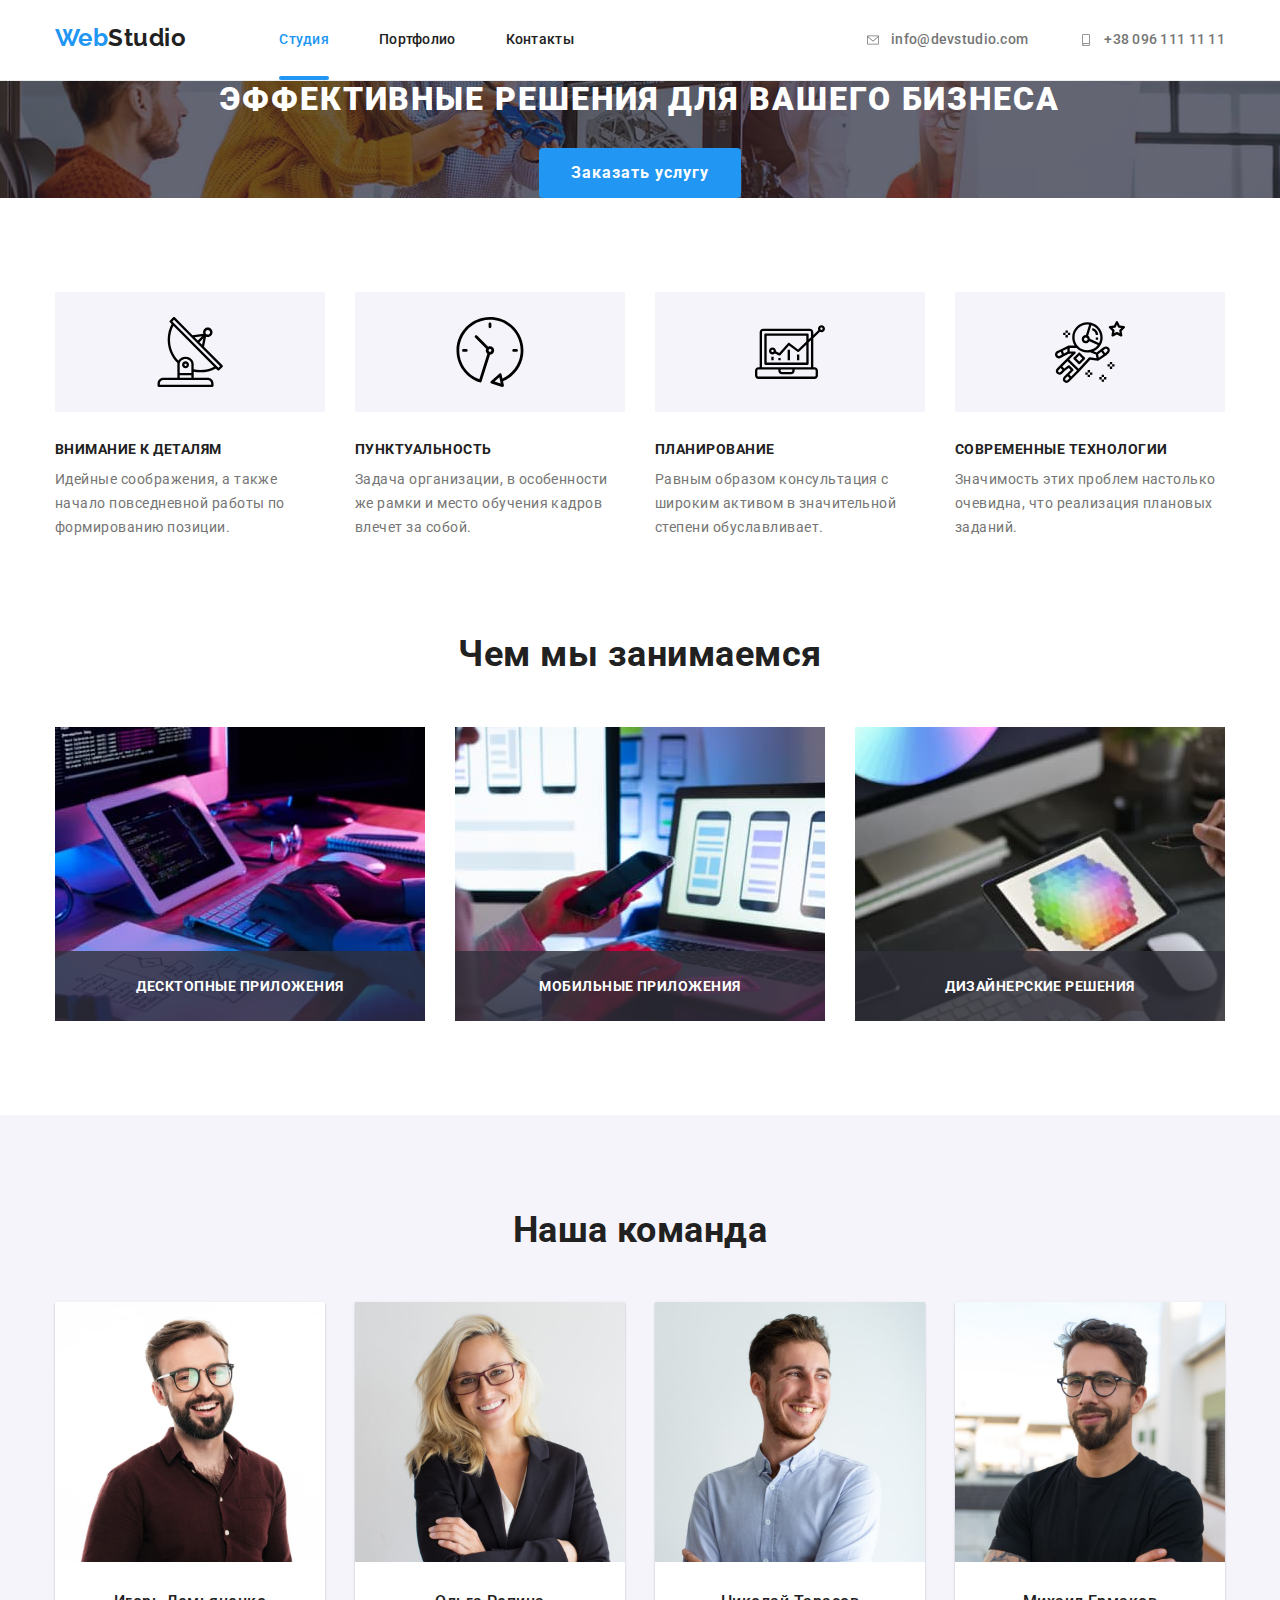
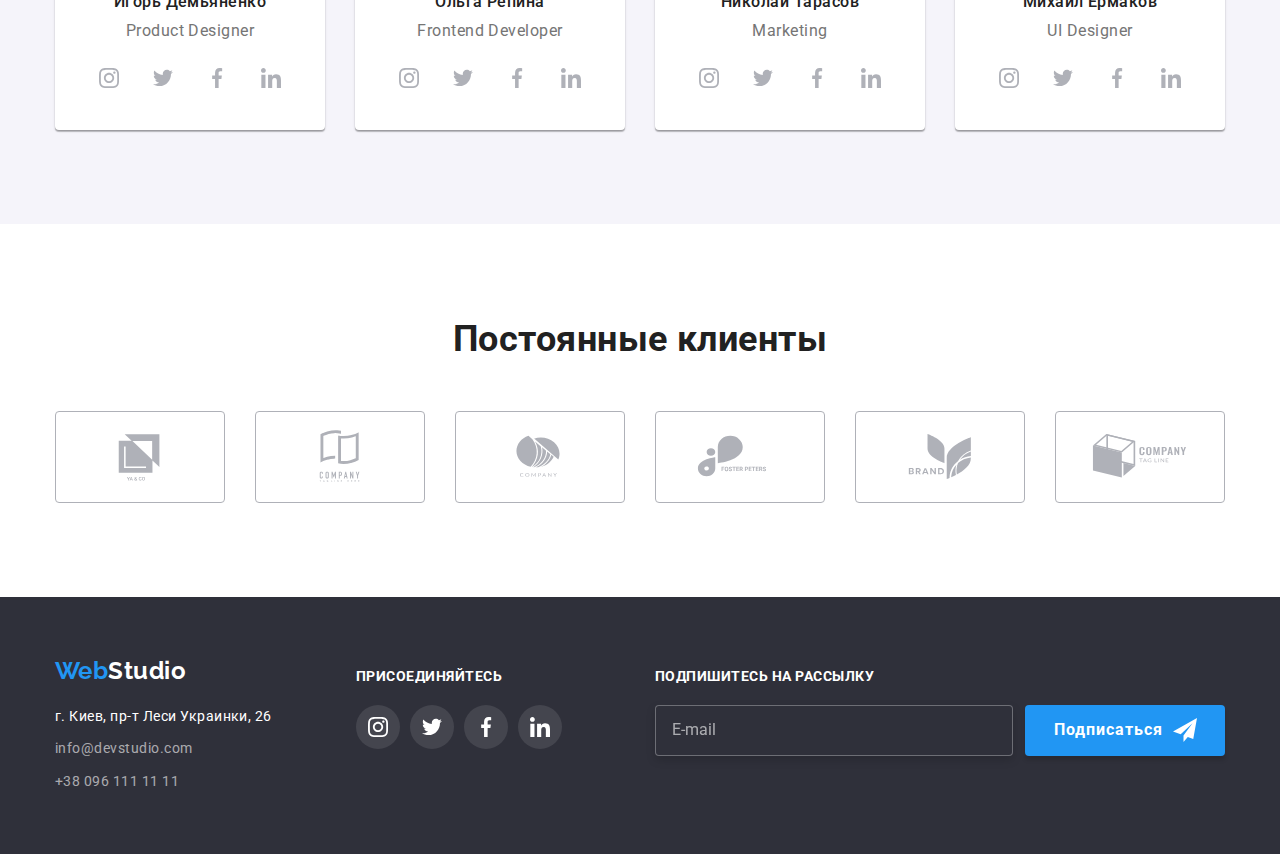
==== commit 523f5f50: "исправление ошибок mobile" ====
--- a/index.html
+++ b/index.html
@@ -220,7 +220,7 @@
                 <h2 class="section-titel">Наша команда</h2>
                 <ul class="team-list">
                     <li class="team-list__item">
-                        <img class="photo" src="./images/Igor.jpg" alt="Игорь Демьяненко" width="270">
+                        <img class="photo" src="./images/Igor.jpg" alt="Игорь Демьяненко" width="100%">
                         <div class="information">
                             <h3 class="information__titel">Игорь Демьяненко</h3>
                             <p class="information__text">Product Designer</p>
@@ -257,7 +257,7 @@
                         </div>
                     </li>
                     <li class="team-list__item">
-                        <img class="photo" src="./images/Olga.jpg" alt="Ольга Репина" width="270">
+                        <img class="photo" src="./images/Olga.jpg" alt="Ольга Репина" width="100%">
                         <div class="information">
                             <h3 class="information__titel">Ольга Репина</h3>
                             <p class="information__text">Frontend Developer</p>
@@ -294,7 +294,7 @@
                         </div>
                     </li>
                     <li class="team-list__item">
-                        <img class="photo" src="./images/Nikolai.jpg" alt="Николай Тарасов" width="270">
+                        <img class="photo" src="./images/Nikolai.jpg" alt="Николай Тарасов" width="100%">
                         <div class="information">
                             <h3 class="information__titel">Николай Тарасов</h3>
                             <p class="information__text">Marketing</p>
@@ -331,7 +331,7 @@
                         </div>
                     </li>
                     <li class="team-list__item">
-                        <img class="photo" src="./images/Mihail.jpg" alt="Михаил Ермаков" width="270">
+                        <img class="photo" src="./images/Mihail.jpg" alt="Михаил Ермаков" width="100%">
                         <div class="information">
                             <h3 class="information__titel">Михаил Ермаков</h3>
                             <p class="information__text">UI Designer</p>
--- a/css/main.min.css
+++ b/css/main.min.css
@@ -1,2 +1,2 @@
-.site-nav,.contacts,.nav-menu,.contacts-mobile,.links-menu,.advantage__list,.services__list,.team-list,.filter,.examples{padding:0;margin:0;list-style:none}.visually-hidden{position:absolute;width:1px;height:1px;margin:-1px;border:0;padding:0;white-space:nowrap;-webkit-clip-path:inset(100%);clip-path:inset(100%);clip:rect(0 0 0 0);overflow:hidden}body{color:#212121;font-family:Roboto,sans-serif;letter-spacing:0.03em}.container{margin:0 auto;padding-left:15px;padding-right:15px}@media screen and (min-width: 480px){.container{width:480px}}@media screen and (min-width: 768px){.container{width:768px}}@media screen and (min-width: 1200px){.container{width:1200px}}.section-titel{margin-top:0;font-weight:700;text-align:center}@media screen and (max-width: 767px){.section-titel{margin-bottom:30px;font-size:28px;line-height:1.18}}@media screen and (min-width: 768px){.section-titel{margin-bottom:30px;font-size:28px;line-height:1.18}}@media screen and (min-width: 1200px){.section-titel{margin-bottom:50px;font-size:36px;line-height:1.2}}.page-header{border-bottom:1px solid #ececec}.page-header__menu-btn{display:-webkit-inline-box;display:-ms-inline-flexbox;display:inline-flex;margin:10px 0;padding:0;border:transparent;background-color:transparent}@media screen and (min-width: 767px){.page-header__menu-btn{display:none}}.logo{display:block;color:#2196f3;font-family:Raleway,sans-serif;font-weight:700;font-size:24px;line-height:1.16;text-decoration:none}@media screen and (max-width: 767px){.logo{padding-top:16px;padding-bottom:16px}}@media screen and (min-width: 768px){.logo{padding-top:26px;padding-bottom:26px}}@media screen and (min-width: 1200px){.logo{padding-top:24px;padding-bottom:25px;margin-right:93px}}.logo__text{color:#212121}.main-nav{display:-webkit-box;display:-ms-flexbox;display:flex}.page-header__nav{display:-webkit-box;display:-ms-flexbox;display:flex}@media screen and (max-width: 767px){.page-header__nav{-webkit-box-pack:justify;-ms-flex-pack:justify;justify-content:space-between;width:100%}}.site-nav{display:none}@media screen and (min-width: 768px){.site-nav{display:-webkit-box;display:-ms-flexbox;display:flex;margin-left:88px}.site-nav__item:not(:last-child){margin-right:50px}}@media screen and (min-width: 1200px){.site-nav{display:-webkit-box;display:-ms-flexbox;display:flex;margin-left:0}.site-nav__item:not(:last-child){margin-right:50px}}.site-nav__link{display:block;padding-top:32px;padding-bottom:32px;-webkit-transition:color 250ms cubic-bezier(0.4, 0, 0.2, 1);transition:color 250ms cubic-bezier(0.4, 0, 0.2, 1);color:#212121;font-weight:500;font-size:14px;line-height:1.14;letter-spacing:0.02em;text-decoration:none}.site-nav__link:hover,.site-nav__link:focus{color:#2196f3}.site-nav__link--current{position:relative;color:#2196f3}.site-nav__link--current::after{content:'';position:absolute;left:0;bottom:0;display:block;width:100%;height:4px;background-color:#2196f3;border-radius:2px}.contacts{display:none;margin-left:auto}@media screen and (min-width: 768px){.contacts{display:block;padding-top:21px;padding-bottom:21px}}@media screen and (min-width: 1200px){.contacts{display:-webkit-box;display:-ms-flexbox;display:flex;padding:0}}@media screen and (min-width: 768px){.contacts__item:not(:last-child){margin-bottom:10px}}@media screen and (min-width: 1200px){.contacts__item:not(:last-child){margin-right:50px;margin-bottom:0}}.contacts__link{display:-webkit-box;display:-ms-flexbox;display:flex;-webkit-box-align:center;-ms-flex-align:center;align-items:center;-webkit-transition:color 250ms cubic-bezier(0.4, 0, 0.2, 1);transition:color 250ms cubic-bezier(0.4, 0, 0.2, 1);font-weight:500;letter-spacing:0.02em;text-decoration:none;color:#757575;fill:#757575}.contacts__link:hover,.contacts__link:focus{color:#2196f3;fill:#2196f3}@media screen and (min-width: 768px){.contacts__link{font-size:12px;line-height:1.17}}@media screen and (min-width: 1200px){.contacts__link{padding-top:32px;padding-bottom:32px;font-size:14px;line-height:1.14}}.contacts__icon{-webkit-transition:fill 250ms cubic-bezier(0.4, 0, 0.2, 1);transition:fill 250ms cubic-bezier(0.4, 0, 0.2, 1)}@media screen and (min-width: 768px){.contacts__icon{width:14px;height:10px;margin-right:8px}}@media screen and (min-width: 1200px){.contacts__icon{width:16px;height:12px;margin-right:10px}}.mobile-menu{position:fixed;top:0;left:0;-webkit-transition:opacity 250ms cubic-bezier(0.4, 0, 0.2, 1);transition:opacity 250ms cubic-bezier(0.4, 0, 0.2, 1);width:100%;height:100%;overflow-y:scroll;background-color:#ffffff;-webkit-box-shadow:0px 4px 8px rgba(0,0,0,0.04),0px 2px 4px rgba(0,0,0,0.08),0px 1px 3px rgba(0,0,0,0.16);box-shadow:0px 4px 8px rgba(0,0,0,0.04),0px 2px 4px rgba(0,0,0,0.08),0px 1px 3px rgba(0,0,0,0.16);z-index:2}.mobile-menu.is-hidden{opacity:0;pointer-events:none;-webkit-transition:opacity 250ms cubic-bezier(0.4, 0, 0.2, 1);transition:opacity 250ms cubic-bezier(0.4, 0, 0.2, 1)}.menu-btn-close{position:absolute;top:10px;right:15px;margin:0;padding:0;border:none;background-color:transparent}.mobile-menu__container{padding:48px 40px}.nav-menu{display:block}.nav-menu__item{margin-bottom:32px}.nav-menu__item:last-child{margin-bottom:0}.nav-menu__link{font-weight:500;font-size:40px;line-height:1.17;letter-spacing:0.02em;text-decoration:none;color:#212121}.nav-menu__link--current{color:#2196f3}.contacts-mobile{display:block;margin-top:306px}.contacts-mobile__item{margin-bottom:32px}.contacts-mobile__item:last-child{margin-bottom:0}.contacts-mobile__tel-link{font-weight:500;font-size:34px;line-height:1.18;letter-spacing:0.02em;text-decoration:none;color:#2196f3}.contacts-mobile__mail-link{font-weight:500;font-size:24px;line-height:1.17;letter-spacing:0.02em;text-decoration:none;color:#757575}.links-menu{display:-webkit-box;display:-ms-flexbox;display:flex;margin-top:64px}.links-menu__item{margin-right:10px;padding-right:10px;border-right:1px solid rgba(33,33,33,0.2)}.links-menu__item:last-child{margin-right:0;padding-right:0;border-right:transparent}.links-menu__link{font-weight:500;font-size:18px;line-height:1.2;letter-spacing:0.02em;text-decoration:none;color:#2196f3}.hero{text-align:center;margin-left:auto;margin-right:auto;background-color:#c4c4c4;background-image:-webkit-gradient(linear, left top, right top, from(rgba(47,48,58,0.4)), to(rgba(47,48,58,0.4))),url(../images/bgh.jpg);background-image:linear-gradient(to right, rgba(47,48,58,0.4), rgba(47,48,58,0.4)),url(../images/bgh.jpg);background-repeat:no-repeat;background-position:center;background-size:cover}@media screen and (max-width: 767px){.hero{padding-top:118px;padding-bottom:118px;height:400px;max-width:767px}}.hero__titel{margin:0 auto 30px auto;color:#fff;font-weight:900;text-align:center;letter-spacing:0.06em;text-transform:uppercase}@media screen and (max-width: 767px){.hero__titel{max-width:360px;font-size:26px;line-height:1.61}}.hero__button{display:inline-block;border:transparent;padding:10px 32px;-webkit-transition:background-color 250ms cubic-bezier(0.4, 0, 0.2, 1);transition:background-color 250ms cubic-bezier(0.4, 0, 0.2, 1);border-radius:4px;background-color:#2196f3;color:#fff;font-weight:700;font-size:16px;line-height:1.9;letter-spacing:0.06em}.hero__button:hover,.hero__button:focus{background-color:#188ce8}@media screen and (max-width: 767px){.advantage{padding-top:60px;padding-bottom:60px}}@media screen and (min-width: 768px){.advantage{padding-top:60px;padding-bottom:60px}}@media screen and (min-width: 1200px){.advantage{padding-top:94px;padding-bottom:0}}@media screen and (max-width: 767px){.advantage__list{display:block}}@media screen and (min-width: 768px){.advantage__list{display:-webkit-box;display:-ms-flexbox;display:flex;-ms-flex-wrap:wrap;flex-wrap:wrap}}@media screen and (min-width: 1200px){.advantage__list{display:-webkit-box;display:-ms-flexbox;display:flex;-ms-flex-wrap:nowrap;flex-wrap:nowrap}}@media screen and (min-width: 768px){.advantage__item{width:354px;margin-right:30px;margin-bottom:30px}}@media screen and (min-width: 768px) and (max-width: 1199px){.advantage__item:nth-child(2n){margin-right:0}.advantage__item:nth-last-child(-n+2){margin-bottom:0}}@media screen and (min-width: 1200px){.advantage__item{width:270px;margin-right:30px;margin-bottom:0}.advantage__item:nth-child(4n){margin-right:0}}.advantage__icon{display:-webkit-box;display:-ms-flexbox;display:flex;-webkit-box-pack:center;-ms-flex-pack:center;justify-content:center;-webkit-box-align:center;-ms-flex-align:center;align-items:center;height:120px;margin-bottom:30px;background-color:#f5f4fa}.advantage__titel{margin-top:0;margin-bottom:10px;font-weight:700;font-size:14px;line-height:1.14;text-transform:uppercase}@media screen and (max-width: 767px){.advantage__titel{text-align:center}}.advantage__text{margin-top:0;margin-bottom:0;color:#757575;font-size:14px;line-height:1.7}.backdrop{position:fixed;top:0;left:0;-webkit-transition:opacity 250ms cubic-bezier(0.4, 0, 0.2, 1);transition:opacity 250ms cubic-bezier(0.4, 0, 0.2, 1);width:100%;height:100%;background-color:rgba(0,0,0,0.2);z-index:1}.backdrop.is-hidden{opacity:0;pointer-events:none;-webkit-transition:opacity 250ms cubic-bezier(0.4, 0, 0.2, 1);transition:opacity 250ms cubic-bezier(0.4, 0, 0.2, 1)}.backdrop__modal{position:absolute;top:50%;left:50%;-webkit-transform:translate(-50%, -50%);transform:translate(-50%, -50%);padding:40px 0;background:#fff;-webkit-box-shadow:0px 1px 3px rgba(0,0,0,0.12),0px 1px 1px rgba(0,0,0,0.14),0px 2px 1px rgba(0,0,0,0.2);box-shadow:0px 1px 3px rgba(0,0,0,0.12),0px 1px 1px rgba(0,0,0,0.14),0px 2px 1px rgba(0,0,0,0.2);border-radius:4px}@media screen and (max-width: 767px){.backdrop__modal{width:450px;height:609px}}@media screen and (min-width: 768px){.backdrop__modal{width:450px;height:609px}}@media screen and (min-width: 1200px){.backdrop__modal{width:528px;height:581px}}.backdrop__titel{display:block;margin:0 auto;font-weight:700;font-size:20px;text-align:center;color:#212121}@media screen and (max-width: 767px){.backdrop__titel{width:370px;line-height:1.5}}@media screen and (min-width: 768px){.backdrop__titel{width:370px;line-height:1.5}}@media screen and (min-width: 1200px){.backdrop__titel{width:448px;line-height:1.15}}.close-btn{display:-webkit-box;display:-ms-flexbox;display:flex;-webkit-box-pack:center;-ms-flex-pack:center;justify-content:center;-webkit-box-align:center;-ms-flex-align:center;align-items:center;width:30px;height:30px;cursor:pointer;position:absolute;top:8px;right:8px;-webkit-transition:fill 250ms cubic-bezier(0.4, 0, 0.2, 1);transition:fill 250ms cubic-bezier(0.4, 0, 0.2, 1);padding:0;background-color:#fff;border:2px solid rgba(0,0,0,0.1);border-radius:50%}.close-btn:hover,.close-btn:focus{fill:#2196f3}.backdrop-form{display:-webkit-box;display:-ms-flexbox;display:flex;-webkit-box-orient:vertical;-webkit-box-direction:normal;-ms-flex-direction:column;flex-direction:column;margin:0 auto}@media screen and (max-width: 767px){.backdrop-form{width:370px}}@media screen and (min-width: 768px){.backdrop-form{width:370px}}@media screen and (min-width: 1200px){.backdrop-form{width:448px}}.backdrop-form__field{display:-webkit-box;display:-ms-flexbox;display:flex;-webkit-box-orient:vertical;-webkit-box-direction:normal;-ms-flex-direction:column;flex-direction:column;margin-top:10px;position:relative}.backdrop-form__field:first-child{margin-top:12px}.backdrop-form__label{display:block;margin:0 0 4px 0;padding:0;font-size:12px;line-height:14px;letter-spacing:0.01em;color:#757575}.backdrop-form__input{width:100%;margin:0;padding:10px 10px 10px 42px;-webkit-transition:border-color 250ms cubic-bezier(0.4, 0, 0.2, 1);transition:border-color 250ms cubic-bezier(0.4, 0, 0.2, 1);color:#000000;border:1px solid rgba(33,33,33,0.2);border-radius:4px}.backdrop-form__input:focus{outline:none;border:1px solid #2196f3;cursor:pointer;fill:#2196f3}.backdrop-form__icon{position:absolute;left:12px;bottom:11px;-webkit-transition:fill 250ms cubic-bezier(0.4, 0, 0.2, 1);transition:fill 250ms cubic-bezier(0.4, 0, 0.2, 1);fill:#212121}.backdrop-form__input:focus+.backdrop-form__icon{fill:#2196f3}.backdrop-form__textarea{display:block;width:100%;height:120px;padding:12px 16px;margin:0;resize:none;cursor:pointer;-webkit-transition:border-color 250ms cubic-bezier(0.4, 0, 0.2, 1);transition:border-color 250ms cubic-bezier(0.4, 0, 0.2, 1);border:1px solid rgba(33,33,33,0.2);border-radius:4px;color:rgba(117,117,117,0.5)}.backdrop-form__textarea::-webkit-input-placeholder{font-size:12px;line-height:14px;letter-spacing:0.01em}.backdrop-form__textarea:-ms-input-placeholder{font-size:12px;line-height:14px;letter-spacing:0.01em}.backdrop-form__textarea::-ms-input-placeholder{font-size:12px;line-height:14px;letter-spacing:0.01em}.backdrop-form__textarea::placeholder{font-size:12px;line-height:14px;letter-spacing:0.01em}.backdrop-form__textarea:focus{outline:none;border:1px solid #2196f3}.checkbox{display:-webkit-box;display:-ms-flexbox;display:flex;-webkit-box-pack:center;-ms-flex-pack:center;justify-content:center;-webkit-box-align:center;-ms-flex-align:center;align-items:center;margin-top:20px}@media screen and (max-width: 767px){.checkbox{height:15px}}@media screen and (max-width: 1199px){.checkbox{height:15px}}.checkbox__input{position:absolute;width:1px;height:1px;margin:-1px;border:0;padding:0}.checkbox__icon{display:block;width:16px;height:15px;margin-right:8px;-webkit-transition:border-color 250ms cubic-bezier(0.4, 0, 0.2, 1),background-color 250ms cubic-bezier(0.4, 0, 0.2, 1);transition:border-color 250ms cubic-bezier(0.4, 0, 0.2, 1),background-color 250ms cubic-bezier(0.4, 0, 0.2, 1);border:2px solid #212121;border-radius:4px}.checkbox__input:checked+.checkbox__icon{background-color:#2196f3;background-image:url(../images/icon-check.svg);background-size:contain;background-origin:border-box;border-color:#2196f3}.checkbox__accept{letter-spacing:0.03em;color:#757575}@media screen and (max-width: 767px){.checkbox__accept{height:14px;font-size:12px;line-height:1.66}}@media screen and (max-width: 1199px){.checkbox__accept{height:14px;font-size:12px;line-height:1.66}}@media screen and (min-width: 1200px){.checkbox__accept{font-size:14px;line-height:24px}}.checkbox__conditions{color:#2196f3}.send-btn{display:block;padding:10px 55px;margin:30px auto 0;font-weight:700;font-size:16px;line-height:30px;text-align:center;letter-spacing:0.06em;border:transparent;cursor:pointer;-webkit-transition:background-color 250ms cubic-bezier(0.4, 0, 0.2, 1),-webkit-box-shadow 250ms cubic-bezier(0.4, 0, 0.2, 1);transition:background-color 250ms cubic-bezier(0.4, 0, 0.2, 1),-webkit-box-shadow 250ms cubic-bezier(0.4, 0, 0.2, 1);transition:background-color 250ms cubic-bezier(0.4, 0, 0.2, 1),box-shadow 250ms cubic-bezier(0.4, 0, 0.2, 1);transition:background-color 250ms cubic-bezier(0.4, 0, 0.2, 1),box-shadow 250ms cubic-bezier(0.4, 0, 0.2, 1),-webkit-box-shadow 250ms cubic-bezier(0.4, 0, 0.2, 1);background-color:#2196f3;color:#fff;border-radius:4px;-webkit-box-shadow:0px 4px 4px rgba(0,0,0,0.15);box-shadow:0px 4px 4px rgba(0,0,0,0.15)}.send-btn:hover{background-color:#188ce8;-webkit-box-shadow:0px 4px 4px rgba(0,0,0,0.15);box-shadow:0px 4px 4px rgba(0,0,0,0.15)}.services{padding-top:94px;padding-bottom:94px}@media screen and (max-width: 1199px){.services{display:none}}.services__list{display:-webkit-box;display:-ms-flexbox;display:flex;padding-top:0}.services__item{margin-right:30px;position:relative}.services__item:last-child{margin-right:0}.photo{display:block}.services__description{width:100%;position:absolute;left:0;bottom:0;text-align:center;background:rgba(47,48,58,0.8)}.services__text{margin:27px 0;font-weight:700;font-size:14px;line-height:16px;text-transform:uppercase;color:#fff}.team{background-color:#f5f4fa}@media screen and (max-width: 767px){.team{padding-top:60px;padding-bottom:60px}}@media screen and (min-width: 768px){.team{padding-top:60px;padding-bottom:60px}}@media screen and (min-width: 1200px){.team{padding-top:94px;padding-bottom:94px}}.team-list{display:-webkit-box;display:-ms-flexbox;display:flex;-ms-flex-wrap:wrap;flex-wrap:wrap}.team-list__item{border-radius:0px 0px 4px 4px;-webkit-box-shadow:0px 1px 3px rgba(0,0,0,0.12),0px 1px 1px rgba(0,0,0,0.14),0px 2px 1px rgba(0,0,0,0.2);box-shadow:0px 1px 3px rgba(0,0,0,0.12),0px 1px 1px rgba(0,0,0,0.14),0px 2px 1px rgba(0,0,0,0.2);background-color:#fff}@media screen and (max-width: 767px){.team-list__item{width:450px;margin-bottom:30px}.team-list__item:last-child{margin-bottom:0}}@media screen and (min-width: 768px){.team-list__item{width:354px;margin-right:30px;margin-bottom:30px}}@media screen and (min-width: 768px) and (max-width: 1199px){.team-list__item:nth-child(2n){margin-right:0}.team-list__item:nth-last-child(-n+2){margin-bottom:0}}@media screen and (min-width: 1200px){.team-list__item{width:270px;margin-right:30px}.team-list__item:last-child{margin-right:0}}.information{padding-top:30px}@media screen and (min-width: 1200px){.information{padding-bottom:30px}}.information__titel{margin-top:0;margin-bottom:10px;font-weight:500;font-size:16px;line-height:1.2;text-align:center}.information__text{margin-top:0;margin-bottom:0;color:#757575;font-size:16px;line-height:1.2;text-align:center}.social-networks{display:-webkit-box;display:-ms-flexbox;display:flex;-webkit-box-pack:center;-ms-flex-pack:center;justify-content:center;margin-top:16px;padding:0 0 24px 0;-webkit-box-align:center;-ms-flex-align:center;align-items:center}@media screen and (min-width: 1200px){.social-networks{padding:0}}.social-networks__item{display:-webkit-box;display:-ms-flexbox;display:flex;-webkit-box-align:center;-ms-flex-align:center;align-items:center;list-style:none;margin-right:10px;min-height:44px;min-width:44px;border-radius:50%}.social-networks__item:last-child{margin-right:0}.social-networks__link{display:-webkit-box;display:-ms-flexbox;display:flex;-webkit-box-pack:center;-ms-flex-pack:center;justify-content:center;-webkit-box-align:center;-ms-flex-align:center;align-items:center;min-height:44px;min-width:44px;-webkit-transition:fill 250ms cubic-bezier(0.4, 0, 0.2, 1),background-color 250ms cubic-bezier(0.4, 0, 0.2, 1);transition:fill 250ms cubic-bezier(0.4, 0, 0.2, 1),background-color 250ms cubic-bezier(0.4, 0, 0.2, 1);border-radius:50%;fill:#afb1b8}.social-networks__link:hover,.social-networks__link:focus{background-color:#2196f3;fill:#fff}@media screen and (max-width: 767px){.regular-customers{padding-top:60px;padding-bottom:60px}}@media screen and (min-width: 768px){.regular-customers{padding-top:60px;padding-bottom:60px}}@media screen and (min-width: 1200px){.regular-customers{padding-top:94px;padding-bottom:94px}}.customers-list{display:-webkit-box;display:-ms-flexbox;display:flex;margin:0;padding:0;list-style-type:none}@media screen and (max-width: 767px){.customers-list{-ms-flex-wrap:wrap;flex-wrap:wrap}}@media screen and (max-width: 1199px){.customers-list{-ms-flex-wrap:wrap;flex-wrap:wrap}}.customers-list__item{display:-webkit-box;display:-ms-flexbox;display:flex;-webkit-box-align:center;-ms-flex-align:center;align-items:center;-webkit-box-pack:center;-ms-flex-pack:center;justify-content:center;padding:0;height:92px;-webkit-transition:border 250ms cubic-bezier(0.4, 0, 0.2, 1);transition:border 250ms cubic-bezier(0.4, 0, 0.2, 1);border:1px solid #afb1b8;border-radius:4px}.customers-list__item:hover,.customers-list__item:focus{border:1px solid #2196f3}@media screen and (max-width: 767px){.customers-list__item{width:210px;margin-right:30px;margin-bottom:30px}.customers-list__item:nth-child(2n){margin-right:0}.customers-list__item:nth-last-child(-n+2){margin-bottom:0}}@media screen and (min-width: 768px){.customers-list__item{width:226px;margin-right:30px;margin-bottom:30px}}@media screen and (min-width: 768px) and (max-width: 1199px){.customers-list__item:nth-child(3n){margin-right:0}.customers-list__item:nth-last-child(-n+3){margin-bottom:0}}@media screen and (min-width: 1200px){.customers-list__item{width:170px;margin-right:30px}.customers-list__item:last-child{margin-right:0}}.customers-list__link{display:-webkit-box;display:-ms-flexbox;display:flex;-webkit-box-pack:center;-ms-flex-pack:center;justify-content:center;-webkit-box-align:center;-ms-flex-align:center;align-items:center;width:100%;height:100%;-webkit-transition:fill 250ms cubic-bezier(0.4, 0, 0.2, 1);transition:fill 250ms cubic-bezier(0.4, 0, 0.2, 1);border-radius:4px;fill:#afb1b8}.customers-list__link:hover,.customers-list__link:focus{fill:#2196f3}.footer{padding-top:60px;padding-bottom:60px;background-color:#2f303a}.footer-container{-ms-flex-line-pack:baseline;align-content:baseline;margin:0 auto;padding-left:15px;padding-right:15px}@media screen and (min-width: 480px){.footer-container{width:480px}}@media screen and (min-width: 768px){.footer-container{display:-webkit-box;display:-ms-flexbox;display:flex;width:768px;-ms-flex-wrap:wrap;flex-wrap:wrap}}@media screen and (min-width: 1200px){.footer-container{display:-webkit-box;display:-ms-flexbox;display:flex;width:1200px;-ms-flex-wrap:nowrap;flex-wrap:nowrap}}.contacts-container{width:231px}@media screen and (max-width: 767px){.contacts-container{text-align:center;margin:0 auto}}@media screen and (min-width: 768px) and (max-width: 1199px){.contacts-container{text-align:center;margin:0 auto;margin-left:76px}}@media screen and (min-width: 1200px){.contacts-container{margin-right:70px}}.logo--footer{margin:0 0 20px 0;padding:0}.logo__text--white{color:#fff}.address{color:#fff;font-size:14px;line-height:1.7;font-style:normal}@media screen and (max-width: 767px){.address{margin-bottom:60px}}.address__text{margin:0 0 9px 0}@media screen and (max-width: 767px){.address__text{margin-bottom:8px}}@media screen and (min-width: 768px){.address__text{margin-bottom:8px}}.address__link{display:block;margin:0;-webkit-transition:color 250ms cubic-bezier(0.4, 0, 0.2, 1);transition:color 250ms cubic-bezier(0.4, 0, 0.2, 1);color:rgba(255,255,255,0.6);text-decoration:none}.address__link:hover,.address__link:focus{color:#f5f4fa}.address__link:last-child{margin-bottom:0}@media screen and (max-width: 767px){.address__link{margin-bottom:8px}}@media screen and (min-width: 768px){.address__link{margin-bottom:8px}}@media screen and (min-width: 1200px){.address__link{margin-bottom:9px}}@media screen and (max-width: 767px){.footer-social-container{display:-webkit-box;display:-ms-flexbox;display:flex;-webkit-box-orient:vertical;-webkit-box-direction:normal;-ms-flex-direction:column;flex-direction:column;width:206px;margin:0 auto}}@media screen and (min-width: 768px) and (max-width: 1199px){.footer-social-container{display:-webkit-box;display:-ms-flexbox;display:flex;-webkit-box-orient:vertical;-webkit-box-direction:normal;-ms-flex-direction:column;flex-direction:column;width:206px;margin-right:89px;padding-top:5px}}.join-text{font-weight:700;font-size:14px;line-height:1.14;text-transform:uppercase;color:#fff}@media screen and (max-width: 767px){.join-text{margin:0 0 20px 0;text-align:center}}@media screen and (min-width: 768px){.join-text{margin:0 0 20px 0;text-align:center}}@media screen and (min-width: 1200px){.join-text{margin:12px 0 20px 0;text-align:left}}@media screen and (max-width: 767px){.social-networks--footer{margin:0 0 60px 0;padding:0}}@media screen and (min-width: 768px){.social-networks--footer{margin:0;padding:0}}@media screen and (min-width: 1200px){.social-networks--footer{margin:0 93px 0 0}}.social-networks__item:last-child{margin-right:0}.social-networks__item--dark{background:rgba(255,255,255,0.1)}.social-networks__link--white{fill:#fff}@media screen and (max-width: 767px){.join-container{max-width:450px;margin:0 auto}}@media screen and (min-width: 768px) and (max-width: 1199px){.join-container{width:450px;margin:0 auto;padding-top:60px}}@media screen and (min-width: 1200px){.join-container{display:inline-block;width:570px}}.footer-form{display:-webkit-box;display:-ms-flexbox;display:flex}@media screen and (max-width: 767px){.footer-form{-webkit-box-orient:vertical;-webkit-box-direction:normal;-ms-flex-direction:column;flex-direction:column}}@media screen and (max-width: 1199px){.footer-form{-webkit-box-orient:vertical;-webkit-box-direction:normal;-ms-flex-direction:column;flex-direction:column}}.footer-form__input{padding:15px 16px;margin:0;border:1px solid rgba(255,255,255,0.3);border-radius:4px;-webkit-transition:250ms cubic-bezier(0.4, 0, 0.2, 1);transition:250ms cubic-bezier(0.4, 0, 0.2, 1);color:#fff;background-color:#2f303a;-webkit-filter:drop-shadow(0px 4px 4px rgba(0,0,0,0.15));filter:drop-shadow(0px 4px 4px rgba(0,0,0,0.15))}.footer-form__input::-webkit-input-placeholder{font-size:16px;line-height:1.25;color:rgba(255,255,255,0.6)}.footer-form__input:-ms-input-placeholder{font-size:16px;line-height:1.25;color:rgba(255,255,255,0.6)}.footer-form__input::-ms-input-placeholder{font-size:16px;line-height:1.25;color:rgba(255,255,255,0.6)}.footer-form__input::placeholder{font-size:16px;line-height:1.25;color:rgba(255,255,255,0.6)}.footer-form__input:focus{outline:none;border:1px solid #2196f3;cursor:pointer}@media screen and (max-width: 767px){.footer-form__input{margin-bottom:20px}}@media screen and (min-width: 768px) and (max-width: 1199px){.footer-form__input{width:100%;margin-bottom:20px}}@media screen and (min-width: 1200px){.footer-form__input{width:358px;margin-right:12px}}.mailing-btn{width:200px;padding:10px 29px;margin:0;font-weight:700;font-size:16px;line-height:1.9;-webkit-box-align:center;-ms-flex-align:center;align-items:center;text-align:start;letter-spacing:0.06em;cursor:pointer;background-color:#2196f3;color:#fff;-webkit-box-shadow:0px 4px 4px rgba(0,0,0,0.15);box-shadow:0px 4px 4px rgba(0,0,0,0.15);border:transparent;border-radius:4px;background-image:url(../images/icon-send.svg);background-repeat:no-repeat;background-position:148px 13px}@media screen and (max-width: 767px){.mailing-btn{margin:0 auto}}@media screen and (max-width: 1199px){.mailing-btn{margin:0 auto}}.works-section{display:-webkit-box;display:-ms-flexbox;display:flex;-ms-flex-wrap:wrap;flex-wrap:wrap;margin-left:auto;margin-right:auto}@media screen and (max-width: 767px){.works-section{padding-top:60px;padding-bottom:60px}}@media screen and (min-width: 768px){.works-section{padding-top:60px;padding-bottom:60px}}@media screen and (min-width: 1200px){.works-section{padding-top:94px;padding-bottom:94px}}.container-portfolio{display:-webkit-box;display:-ms-flexbox;display:flex;-ms-flex-wrap:wrap;flex-wrap:wrap;padding-left:15px;padding-right:15px;margin-left:auto;margin-right:auto}@media screen and (min-width: 480px){.container-portfolio{width:480px}}@media screen and (min-width: 768px){.container-portfolio{width:768px}}@media screen and (min-width: 1200px){.container-portfolio{width:1200px}}.filter{display:-webkit-box;display:-ms-flexbox;display:flex;margin-left:auto;margin-right:auto}@media screen and (max-width: 767px){.filter{margin-bottom:40px;-ms-flex-wrap:wrap;flex-wrap:wrap}}@media screen and (min-width: 768px){.filter{margin-bottom:40px}}@media screen and (min-width: 1200px){.filter{margin-bottom:50px}}.filter__item{margin-right:8px}@media screen and (max-width: 767px){.filter__item{padding-bottom:15px}}.filter__item:last-child{margin-right:0}@media screen and (max-width: 767px){.filter__item:nth-last-child(-n+2){padding-bottom:0px}}.filter__button{padding:6px 22px;border-radius:4px;border:transparent;-webkit-transition:background-color 250ms cubic-bezier(0.4, 0, 0.2, 1),color 250ms cubic-bezier(0.4, 0, 0.2, 1),-webkit-box-shadow 250ms cubic-bezier(0.4, 0, 0.2, 1);transition:background-color 250ms cubic-bezier(0.4, 0, 0.2, 1),color 250ms cubic-bezier(0.4, 0, 0.2, 1),-webkit-box-shadow 250ms cubic-bezier(0.4, 0, 0.2, 1);transition:box-shadow 250ms cubic-bezier(0.4, 0, 0.2, 1),background-color 250ms cubic-bezier(0.4, 0, 0.2, 1),color 250ms cubic-bezier(0.4, 0, 0.2, 1);transition:box-shadow 250ms cubic-bezier(0.4, 0, 0.2, 1),background-color 250ms cubic-bezier(0.4, 0, 0.2, 1),color 250ms cubic-bezier(0.4, 0, 0.2, 1),-webkit-box-shadow 250ms cubic-bezier(0.4, 0, 0.2, 1);font-weight:500;font-size:16px;line-height:1.6;text-align:center;cursor:pointer;background-color:#f5f4fa;color:#212121}.filter__button:hover,.filter__button:focus{background-color:#2196f3;color:#fff;-webkit-box-shadow:0px 3px 1px rgba(0,0,0,0.1),0px 1px 2px rgba(0,0,0,0.08),0px 2px 2px rgba(0,0,0,0.12);box-shadow:0px 3px 1px rgba(0,0,0,0.1),0px 1px 2px rgba(0,0,0,0.08),0px 2px 2px rgba(0,0,0,0.12)}@media screen and (max-width: 767px){.examples{display:block}}@media screen and (min-width: 768px){.examples{display:-webkit-box;display:-ms-flexbox;display:flex;-ms-flex-wrap:wrap;flex-wrap:wrap}}.examples__item{margin-bottom:30px}@media screen and (max-width: 767px){.examples__item{width:450px}.examples__item:last-child{margin-bottom:0}}@media screen and (min-width: 768px){.examples__item{width:354px;margin-right:30px}}@media screen and (min-width: 768px) and (max-width: 1199px){.examples__item:nth-child(2n){margin-right:0}.examples__item:nth-last-child(-n+2){margin-bottom:0}}@media screen and (min-width: 1200px){.examples__item{width:370px;margin-right:30px}.examples__item:nth-child(3n){margin-right:0}.examples__item:nth-last-child(-n+3){margin-bottom:0}}.examples__link{display:block;position:relative;-webkit-transition:color 250ms cubic-bezier(0.4, 0, 0.2, 1),-webkit-box-shadow 250ms cubic-bezier(0.4, 0, 0.2, 1);transition:color 250ms cubic-bezier(0.4, 0, 0.2, 1),-webkit-box-shadow 250ms cubic-bezier(0.4, 0, 0.2, 1);transition:color 250ms cubic-bezier(0.4, 0, 0.2, 1),box-shadow 250ms cubic-bezier(0.4, 0, 0.2, 1);transition:color 250ms cubic-bezier(0.4, 0, 0.2, 1),box-shadow 250ms cubic-bezier(0.4, 0, 0.2, 1),-webkit-box-shadow 250ms cubic-bezier(0.4, 0, 0.2, 1);color:#212121;text-decoration:none;overflow:hidden}.examples__link:hover,.examples__link:focus{-webkit-box-shadow:0px 1px 1px rgba(0,0,0,0.12),0px 4px 4px rgba(0,0,0,0.06),1px 4px 6px rgba(0,0,0,0.16);box-shadow:0px 1px 1px rgba(0,0,0,0.12),0px 4px 4px rgba(0,0,0,0.06),1px 4px 6px rgba(0,0,0,0.16)}.examples__link:hover .examples__container,.examples__link:focus .examples__container{-webkit-transform:translateY(0);transform:translateY(0)}.examples__container{width:100%;height:294px;margin:0 0 0 0;position:absolute;left:0;top:0;-webkit-transform:translateY(101%);transform:translateY(101%);-webkit-transition:-webkit-transform 250ms cubic-bezier(0.4, 0, 0.2, 1);transition:-webkit-transform 250ms cubic-bezier(0.4, 0, 0.2, 1);transition:transform 250ms cubic-bezier(0.4, 0, 0.2, 1);transition:transform 250ms cubic-bezier(0.4, 0, 0.2, 1), -webkit-transform 250ms cubic-bezier(0.4, 0, 0.2, 1);background:rgba(33,150,243,0.9)}.examples__description{margin:0;padding:63px 24px;font-size:18px;line-height:28px;color:#fff}.examples__info{padding:20px 24px;border:1px solid #eeeeee;border-top:transparent;position:relative;z-index:1;background-color:#fff}@media screen and (min-width: 768px) and (max-width: 1199px){.examples__info--height{height:147.4px}}.examples__titel{margin:0 0 4px 0;font-weight:700;font-size:18px;line-height:2;letter-spacing:0.06em}.examples__text{margin:0;color:#757575;font-size:16px;line-height:1.9}
+.site-nav,.contacts,.nav-menu,.contacts-mobile,.links-menu,.advantage__list,.services__list,.team-list,.filter,.examples{padding:0;margin:0;list-style:none}.visually-hidden{position:absolute;width:1px;height:1px;margin:-1px;border:0;padding:0;white-space:nowrap;-webkit-clip-path:inset(100%);clip-path:inset(100%);clip:rect(0 0 0 0);overflow:hidden}body{color:#212121;font-family:Roboto,sans-serif;letter-spacing:0.03em}.container{margin:0 auto;padding-left:15px;padding-right:15px}@media screen and (min-width: 480px){.container{width:480px}}@media screen and (min-width: 768px){.container{width:768px}}@media screen and (min-width: 1200px){.container{width:1200px}}.section-titel{margin-top:0;margin-bottom:30px;font-weight:700;font-size:28px;line-height:1.18;text-align:center}@media screen and (min-width: 1200px){.section-titel{margin-bottom:50px;font-size:36px;line-height:1.2}}.page-header{border-bottom:1px solid #ececec}.page-header__menu-btn{display:-webkit-inline-box;display:-ms-inline-flexbox;display:inline-flex;margin:10px 0;padding:0;border:transparent;background-color:transparent}@media screen and (min-width: 767px){.page-header__menu-btn{display:none}}.logo{display:block;padding-top:16px;padding-bottom:16px;color:#2196f3;font-family:Raleway,sans-serif;font-weight:700;font-size:24px;line-height:1.16;text-decoration:none}@media screen and (min-width: 768px){.logo{padding-top:26px;padding-bottom:26px}}@media screen and (min-width: 1200px){.logo{padding-top:24px;padding-bottom:25px;margin-right:93px}}.logo__text{color:#212121}.main-nav{display:-webkit-box;display:-ms-flexbox;display:flex}.page-header__nav{display:-webkit-box;display:-ms-flexbox;display:flex;-webkit-box-pack:justify;-ms-flex-pack:justify;justify-content:space-between}@media screen and (max-width: 767px){.page-header__nav{width:100%}}.site-nav{display:none}@media screen and (min-width: 768px){.site-nav{display:-webkit-box;display:-ms-flexbox;display:flex;margin-left:88px}.site-nav__item:not(:last-child){margin-right:50px}}@media screen and (min-width: 1200px){.site-nav{display:-webkit-box;display:-ms-flexbox;display:flex;margin-left:0}.site-nav__item:not(:last-child){margin-right:50px}}.site-nav__link{display:block;padding-top:32px;padding-bottom:32px;-webkit-transition:color 250ms cubic-bezier(0.4, 0, 0.2, 1);transition:color 250ms cubic-bezier(0.4, 0, 0.2, 1);color:#212121;font-weight:500;font-size:14px;line-height:1.14;letter-spacing:0.02em;text-decoration:none}.site-nav__link:hover,.site-nav__link:focus{color:#2196f3}.site-nav__link--current{position:relative;color:#2196f3}.site-nav__link--current::after{content:'';position:absolute;left:0;bottom:0;display:block;width:100%;height:4px;background-color:#2196f3;border-radius:2px}.contacts{display:none;margin-left:auto}@media screen and (min-width: 768px){.contacts{display:block;padding-top:21px;padding-bottom:21px}}@media screen and (min-width: 1200px){.contacts{display:-webkit-box;display:-ms-flexbox;display:flex;padding:0}}@media screen and (min-width: 768px){.contacts__item:not(:last-child){margin-bottom:10px}}@media screen and (min-width: 1200px){.contacts__item:not(:last-child){margin-right:50px;margin-bottom:0}}.contacts__link{display:-webkit-box;display:-ms-flexbox;display:flex;-webkit-box-align:center;-ms-flex-align:center;align-items:center;-webkit-transition:color 250ms cubic-bezier(0.4, 0, 0.2, 1);transition:color 250ms cubic-bezier(0.4, 0, 0.2, 1);font-weight:500;letter-spacing:0.02em;text-decoration:none;color:#757575;fill:#757575}.contacts__link:hover,.contacts__link:focus{color:#2196f3;fill:#2196f3}@media screen and (min-width: 768px){.contacts__link{font-size:12px;line-height:1.17}}@media screen and (min-width: 1200px){.contacts__link{padding-top:32px;padding-bottom:32px;font-size:14px;line-height:1.14}}.contacts__icon{-webkit-transition:fill 250ms cubic-bezier(0.4, 0, 0.2, 1);transition:fill 250ms cubic-bezier(0.4, 0, 0.2, 1)}@media screen and (min-width: 768px){.contacts__icon{width:14px;height:10px;margin-right:8px}}@media screen and (min-width: 1200px){.contacts__icon{width:16px;height:12px;margin-right:10px}}.mobile-menu{position:fixed;top:0;left:0;-webkit-transition:opacity 250ms cubic-bezier(0.4, 0, 0.2, 1);transition:opacity 250ms cubic-bezier(0.4, 0, 0.2, 1);width:100%;height:100%;overflow-y:scroll;background-color:#ffffff;-webkit-box-shadow:0px 4px 8px rgba(0,0,0,0.04),0px 2px 4px rgba(0,0,0,0.08),0px 1px 3px rgba(0,0,0,0.16);box-shadow:0px 4px 8px rgba(0,0,0,0.04),0px 2px 4px rgba(0,0,0,0.08),0px 1px 3px rgba(0,0,0,0.16);z-index:2}.mobile-menu.is-hidden{opacity:0;pointer-events:none;-webkit-transition:opacity 250ms cubic-bezier(0.4, 0, 0.2, 1);transition:opacity 250ms cubic-bezier(0.4, 0, 0.2, 1)}.menu-btn-close{position:absolute;top:10px;right:15px;margin:0;padding:0;border:none;background-color:transparent}.mobile-menu__container{padding:48px 40px}.nav-menu{display:block}.nav-menu__item{margin-bottom:32px}.nav-menu__item:last-child{margin-bottom:0}.nav-menu__link{font-weight:500;font-size:40px;line-height:1.17;letter-spacing:0.02em;text-decoration:none;color:#212121}.nav-menu__link--current{color:#2196f3}.contacts-mobile{display:block;margin-top:306px}.contacts-mobile__item{margin-bottom:32px}.contacts-mobile__item:last-child{margin-bottom:0}.contacts-mobile__tel-link{font-weight:500;font-size:34px;line-height:1.18;letter-spacing:0.02em;text-decoration:none;color:#2196f3}.contacts-mobile__mail-link{font-weight:500;font-size:24px;line-height:1.17;letter-spacing:0.02em;text-decoration:none;color:#757575}.links-menu{display:-webkit-box;display:-ms-flexbox;display:flex;margin-top:64px}.links-menu__item{margin-right:10px;padding-right:10px;border-right:1px solid rgba(33,33,33,0.2)}.links-menu__item:last-child{margin-right:0;padding-right:0;border-right:transparent}.links-menu__link{font-weight:500;font-size:18px;line-height:1.2;letter-spacing:0.02em;text-decoration:none;color:#2196f3}.hero{text-align:center;margin-left:auto;margin-right:auto;background-color:#c4c4c4;background-image:-webkit-gradient(linear, left top, right top, from(rgba(47,48,58,0.4)), to(rgba(47,48,58,0.4))),url(../images/bgh.jpg);background-image:linear-gradient(to right, rgba(47,48,58,0.4), rgba(47,48,58,0.4)),url(../images/bgh.jpg);background-repeat:no-repeat;background-position:center;background-size:cover}@media screen and (max-width: 767px){.hero{padding-top:118px;padding-bottom:118px;height:400px;max-width:767px}}.hero__titel{margin:0 auto 30px auto;color:#fff;font-weight:900;text-align:center;letter-spacing:0.06em;text-transform:uppercase}@media screen and (max-width: 767px){.hero__titel{max-width:360px;font-size:26px;line-height:1.61}}.hero__button{display:inline-block;border:transparent;padding:10px 32px;-webkit-transition:background-color 250ms cubic-bezier(0.4, 0, 0.2, 1);transition:background-color 250ms cubic-bezier(0.4, 0, 0.2, 1);border-radius:4px;background-color:#2196f3;color:#fff;font-weight:700;font-size:16px;line-height:1.9;letter-spacing:0.06em}.hero__button:hover,.hero__button:focus{background-color:#188ce8}.advantage{padding-top:60px;padding-bottom:60px}@media screen and (min-width: 1200px){.advantage{padding-top:94px;padding-bottom:0}}.advantage__list{display:block}@media screen and (min-width: 768px){.advantage__list{display:-webkit-box;display:-ms-flexbox;display:flex;-ms-flex-wrap:wrap;flex-wrap:wrap}}@media screen and (min-width: 1200px){.advantage__list{-ms-flex-wrap:nowrap;flex-wrap:nowrap}}@media screen and (min-width: 768px){.advantage__item{width:354px;margin-right:30px;margin-bottom:30px}}@media screen and (min-width: 768px) and (max-width: 1199px){.advantage__item:nth-child(2n){margin-right:0}.advantage__item:nth-last-child(-n+2){margin-bottom:0}}@media screen and (min-width: 1200px){.advantage__item{width:270px;margin-right:30px;margin-bottom:0}.advantage__item:nth-child(4n){margin-right:0}}.advantage__icon{display:-webkit-box;display:-ms-flexbox;display:flex;-webkit-box-pack:center;-ms-flex-pack:center;justify-content:center;-webkit-box-align:center;-ms-flex-align:center;align-items:center;height:120px;margin-bottom:30px;background-color:#f5f4fa}.advantage__titel{margin-top:0;margin-bottom:10px;font-weight:700;font-size:14px;line-height:1.14;text-transform:uppercase}@media screen and (max-width: 767px){.advantage__titel{text-align:center}}.advantage__text{margin-top:0;margin-bottom:0;color:#757575;font-size:14px;line-height:1.7}.backdrop{position:fixed;top:0;left:0;-webkit-transition:opacity 250ms cubic-bezier(0.4, 0, 0.2, 1);transition:opacity 250ms cubic-bezier(0.4, 0, 0.2, 1);width:100%;height:100%;background-color:rgba(0,0,0,0.2);z-index:1}.backdrop.is-hidden{opacity:0;pointer-events:none;-webkit-transition:opacity 250ms cubic-bezier(0.4, 0, 0.2, 1);transition:opacity 250ms cubic-bezier(0.4, 0, 0.2, 1)}.backdrop__modal{position:absolute;top:50%;left:50%;-webkit-transform:translate(-50%, -50%);transform:translate(-50%, -50%);height:609px;padding:40px 0;background:#fff;-webkit-box-shadow:0px 1px 3px rgba(0,0,0,0.12),0px 1px 1px rgba(0,0,0,0.14),0px 2px 1px rgba(0,0,0,0.2);box-shadow:0px 1px 3px rgba(0,0,0,0.12),0px 1px 1px rgba(0,0,0,0.14),0px 2px 1px rgba(0,0,0,0.2);border-radius:4px}@media screen and (max-width: 479px){.backdrop__modal{min-width:304px;max-width:450px;width:100%}}@media screen and (min-width: 480px){.backdrop__modal{width:450px}}@media screen and (min-width: 1200px){.backdrop__modal{width:528px;height:581px}}.backdrop__titel{display:block;margin:0 auto;font-weight:700;font-size:20px;text-align:center;color:#212121}@media screen and (min-width: 480px){.backdrop__titel{width:370px;line-height:1.5}}@media screen and (min-width: 1200px){.backdrop__titel{width:448px;line-height:1.15}}.close-btn{display:-webkit-box;display:-ms-flexbox;display:flex;-webkit-box-pack:center;-ms-flex-pack:center;justify-content:center;-webkit-box-align:center;-ms-flex-align:center;align-items:center;width:30px;height:30px;cursor:pointer;position:absolute;top:8px;right:8px;-webkit-transition:fill 250ms cubic-bezier(0.4, 0, 0.2, 1);transition:fill 250ms cubic-bezier(0.4, 0, 0.2, 1);padding:0;background-color:#fff;border:2px solid rgba(0,0,0,0.1);border-radius:50%}.close-btn:hover,.close-btn:focus{fill:#2196f3}.backdrop-form{display:-webkit-box;display:-ms-flexbox;display:flex;-webkit-box-orient:vertical;-webkit-box-direction:normal;-ms-flex-direction:column;flex-direction:column;margin:0 auto}@media screen and (max-width: 479px){.backdrop-form{padding:0 15px}}@media screen and (min-width: 480px){.backdrop-form{width:370px}}@media screen and (min-width: 1200px){.backdrop-form{width:448px}}.backdrop-form__field{display:-webkit-box;display:-ms-flexbox;display:flex;-webkit-box-orient:vertical;-webkit-box-direction:normal;-ms-flex-direction:column;flex-direction:column;margin-top:10px;position:relative}.backdrop-form__field:first-child{margin-top:12px}.backdrop-form__label{display:block;margin:0 0 4px 0;padding:0;font-size:12px;line-height:14px;letter-spacing:0.01em;color:#757575}.backdrop-form__input{width:100%;margin:0;padding:10px 10px 10px 42px;-webkit-transition:border-color 250ms cubic-bezier(0.4, 0, 0.2, 1);transition:border-color 250ms cubic-bezier(0.4, 0, 0.2, 1);color:#000000;border:1px solid rgba(33,33,33,0.2);border-radius:4px}.backdrop-form__input:focus{outline:none;border:1px solid #2196f3;cursor:pointer;fill:#2196f3}.backdrop-form__icon{position:absolute;left:12px;bottom:11px;-webkit-transition:fill 250ms cubic-bezier(0.4, 0, 0.2, 1);transition:fill 250ms cubic-bezier(0.4, 0, 0.2, 1);fill:#212121}.backdrop-form__input:focus+.backdrop-form__icon{fill:#2196f3}.backdrop-form__textarea{display:block;width:100%;height:120px;padding:12px 16px;margin:0;resize:none;cursor:pointer;-webkit-transition:border-color 250ms cubic-bezier(0.4, 0, 0.2, 1);transition:border-color 250ms cubic-bezier(0.4, 0, 0.2, 1);border:1px solid rgba(33,33,33,0.2);border-radius:4px;color:rgba(117,117,117,0.5)}.backdrop-form__textarea::-webkit-input-placeholder{font-size:12px;line-height:14px;letter-spacing:0.01em}.backdrop-form__textarea:-ms-input-placeholder{font-size:12px;line-height:14px;letter-spacing:0.01em}.backdrop-form__textarea::-ms-input-placeholder{font-size:12px;line-height:14px;letter-spacing:0.01em}.backdrop-form__textarea::placeholder{font-size:12px;line-height:14px;letter-spacing:0.01em}.backdrop-form__textarea:focus{outline:none;border:1px solid #2196f3}.checkbox{display:-webkit-box;display:-ms-flexbox;display:flex;-webkit-box-pack:center;-ms-flex-pack:center;justify-content:center;-webkit-box-align:center;-ms-flex-align:center;align-items:center;margin-top:20px}@media screen and (max-width: 1199px){.checkbox{height:15px}}.checkbox__input{position:absolute;width:1px;height:1px;margin:-1px;border:0;padding:0}.checkbox__icon{display:block;width:16px;height:15px;margin-right:8px;-webkit-transition:border-color 250ms cubic-bezier(0.4, 0, 0.2, 1),background-color 250ms cubic-bezier(0.4, 0, 0.2, 1);transition:border-color 250ms cubic-bezier(0.4, 0, 0.2, 1),background-color 250ms cubic-bezier(0.4, 0, 0.2, 1);border:2px solid #212121;border-radius:4px}.checkbox__input:checked+.checkbox__icon{background-color:#2196f3;background-image:url(../images/icon-check.svg);background-size:contain;background-origin:border-box;border-color:#2196f3}.checkbox__accept{letter-spacing:0.03em;color:#757575}@media screen and (max-width: 1199px){.checkbox__accept{height:14px;font-size:12px;line-height:1.66}}@media screen and (min-width: 1200px){.checkbox__accept{font-size:14px;line-height:24px}}.checkbox__conditions{color:#2196f3}.send-btn{display:block;padding:10px 55px;margin:30px auto 0;font-weight:700;font-size:16px;line-height:30px;text-align:center;letter-spacing:0.06em;border:transparent;cursor:pointer;-webkit-transition:background-color 250ms cubic-bezier(0.4, 0, 0.2, 1),-webkit-box-shadow 250ms cubic-bezier(0.4, 0, 0.2, 1);transition:background-color 250ms cubic-bezier(0.4, 0, 0.2, 1),-webkit-box-shadow 250ms cubic-bezier(0.4, 0, 0.2, 1);transition:background-color 250ms cubic-bezier(0.4, 0, 0.2, 1),box-shadow 250ms cubic-bezier(0.4, 0, 0.2, 1);transition:background-color 250ms cubic-bezier(0.4, 0, 0.2, 1),box-shadow 250ms cubic-bezier(0.4, 0, 0.2, 1),-webkit-box-shadow 250ms cubic-bezier(0.4, 0, 0.2, 1);background-color:#2196f3;color:#fff;border-radius:4px;-webkit-box-shadow:0px 4px 4px rgba(0,0,0,0.15);box-shadow:0px 4px 4px rgba(0,0,0,0.15)}.send-btn:hover{background-color:#188ce8;-webkit-box-shadow:0px 4px 4px rgba(0,0,0,0.15);box-shadow:0px 4px 4px rgba(0,0,0,0.15)}.services{padding-top:94px;padding-bottom:94px}@media screen and (max-width: 1199px){.services{display:none}}.services__list{display:-webkit-box;display:-ms-flexbox;display:flex;padding-top:0}.services__item{margin-right:30px;position:relative}.services__item:last-child{margin-right:0}.photo{display:block}.services__description{width:100%;position:absolute;left:0;bottom:0;text-align:center;background:rgba(47,48,58,0.8)}.services__text{margin:27px 0;font-weight:700;font-size:14px;line-height:16px;text-transform:uppercase;color:#fff}.team{padding-top:60px;padding-bottom:60px;background-color:#f5f4fa}@media screen and (min-width: 1200px){.team{padding-top:94px;padding-bottom:94px}}.team-list{display:-webkit-box;display:-ms-flexbox;display:flex;-ms-flex-wrap:wrap;flex-wrap:wrap}.team-list__item{max-width:450px;margin-bottom:30px;border-radius:0px 0px 4px 4px;-webkit-box-shadow:0px 1px 3px rgba(0,0,0,0.12),0px 1px 1px rgba(0,0,0,0.14),0px 2px 1px rgba(0,0,0,0.2);box-shadow:0px 1px 3px rgba(0,0,0,0.12),0px 1px 1px rgba(0,0,0,0.14),0px 2px 1px rgba(0,0,0,0.2);background-color:#fff}@media screen and (max-width: 767px){.team-list__item:last-child{margin-bottom:0}}@media screen and (min-width: 768px){.team-list__item{width:354px;margin-right:30px}}@media screen and (min-width: 768px) and (max-width: 1199px){.team-list__item:nth-child(2n){margin-right:0}.team-list__item:nth-last-child(-n+2){margin-bottom:0}}@media screen and (min-width: 1200px){.team-list__item{width:270px;margin-bottom:0}.team-list__item:last-child{margin-right:0}}.information{padding-top:30px}@media screen and (min-width: 1200px){.information{padding-bottom:30px}}.information__titel{margin-top:0;margin-bottom:10px;font-weight:500;font-size:16px;line-height:1.2;text-align:center}.information__text{margin-top:0;margin-bottom:0;color:#757575;font-size:16px;line-height:1.2;text-align:center}.social-networks{display:-webkit-box;display:-ms-flexbox;display:flex;-webkit-box-pack:center;-ms-flex-pack:center;justify-content:center;margin-top:16px;padding:0 0 24px 0;-webkit-box-align:center;-ms-flex-align:center;align-items:center}@media screen and (min-width: 1200px){.social-networks{padding:0}}.social-networks__item{display:-webkit-box;display:-ms-flexbox;display:flex;-webkit-box-align:center;-ms-flex-align:center;align-items:center;list-style:none;margin-right:10px;min-height:44px;min-width:44px;border-radius:50%}.social-networks__item:last-child{margin-right:0}.social-networks__link{display:-webkit-box;display:-ms-flexbox;display:flex;-webkit-box-pack:center;-ms-flex-pack:center;justify-content:center;-webkit-box-align:center;-ms-flex-align:center;align-items:center;min-height:44px;min-width:44px;-webkit-transition:fill 250ms cubic-bezier(0.4, 0, 0.2, 1),background-color 250ms cubic-bezier(0.4, 0, 0.2, 1);transition:fill 250ms cubic-bezier(0.4, 0, 0.2, 1),background-color 250ms cubic-bezier(0.4, 0, 0.2, 1);border-radius:50%;fill:#afb1b8}.social-networks__link:hover,.social-networks__link:focus{background-color:#2196f3;fill:#fff}.regular-customers{padding-top:60px;padding-bottom:60px}@media screen and (min-width: 1200px){.regular-customers{padding-top:94px;padding-bottom:94px}}.customers-list{display:block;margin:0;padding:0;list-style-type:none}@media screen and (min-width: 480px){.customers-list{display:-webkit-box;display:-ms-flexbox;display:flex;-ms-flex-wrap:wrap;flex-wrap:wrap}}@media screen and (min-width: 1200px){.customers-list{-ms-flex-wrap:nowrap;flex-wrap:nowrap}}.customers-list__item{display:block;width:210px;height:92px;margin:0 auto 30px auto;padding:0;-webkit-transition:border 250ms cubic-bezier(0.4, 0, 0.2, 1);transition:border 250ms cubic-bezier(0.4, 0, 0.2, 1);border:1px solid #afb1b8;border-radius:4px}.customers-list__item:last-child{margin-bottom:0}.customers-list__item:hover,.customers-list__item:focus{border:1px solid #2196f3}@media screen and (min-width: 480px){.customers-list__item{display:-webkit-box;display:-ms-flexbox;display:flex;-webkit-box-align:center;-ms-flex-align:center;align-items:center;-webkit-box-pack:center;-ms-flex-pack:center;justify-content:center;margin-right:30px;margin-bottom:30px}}@media screen and (min-width: 480px) and (max-width: 767px){.customers-list__item:nth-child(2n){margin-right:0}.customers-list__item:nth-last-child(-n+2){margin-bottom:0}}@media screen and (min-width: 768px){.customers-list__item{width:226px}}@media screen and (min-width: 768px) and (max-width: 1199px){.customers-list__item:nth-child(3n){margin-right:0}.customers-list__item:nth-last-child(-n+3){margin-bottom:0}}@media screen and (min-width: 1200px){.customers-list__item{width:170px;margin-bottom:0}.customers-list__item:last-child{margin-right:0}}.customers-list__link{display:-webkit-box;display:-ms-flexbox;display:flex;-webkit-box-pack:center;-ms-flex-pack:center;justify-content:center;-webkit-box-align:center;-ms-flex-align:center;align-items:center;width:100%;height:100%;-webkit-transition:fill 250ms cubic-bezier(0.4, 0, 0.2, 1);transition:fill 250ms cubic-bezier(0.4, 0, 0.2, 1);border-radius:4px;fill:#afb1b8}.customers-list__link:hover,.customers-list__link:focus{fill:#2196f3}.footer{padding-top:60px;padding-bottom:60px;background-color:#2f303a}.footer-container{-ms-flex-line-pack:baseline;align-content:baseline;margin:0 auto;padding-left:15px;padding-right:15px}@media screen and (min-width: 480px){.footer-container{width:480px}}@media screen and (min-width: 768px){.footer-container{display:-webkit-box;display:-ms-flexbox;display:flex;width:768px;-ms-flex-wrap:wrap;flex-wrap:wrap}}@media screen and (min-width: 1200px){.footer-container{display:-webkit-box;display:-ms-flexbox;display:flex;width:1200px;-ms-flex-wrap:nowrap;flex-wrap:nowrap}}.contacts-container{width:231px}@media screen and (max-width: 767px){.contacts-container{text-align:center;margin:0 auto}}@media screen and (min-width: 768px) and (max-width: 1199px){.contacts-container{text-align:center;margin:0 auto;margin-left:76px}}@media screen and (min-width: 1200px){.contacts-container{margin-right:70px}}.logo--footer{margin:0 0 20px 0;padding:0}.logo__text--white{color:#fff}.address{color:#fff;font-size:14px;line-height:1.7;font-style:normal}@media screen and (max-width: 767px){.address{margin-bottom:60px}}.address__text{margin:0 0 9px 0}@media screen and (max-width: 767px){.address__text{margin-bottom:8px}}@media screen and (min-width: 768px){.address__text{margin-bottom:8px}}.address__link{display:block;margin:0;-webkit-transition:color 250ms cubic-bezier(0.4, 0, 0.2, 1);transition:color 250ms cubic-bezier(0.4, 0, 0.2, 1);color:rgba(255,255,255,0.6);text-decoration:none}.address__link:hover,.address__link:focus{color:#f5f4fa}.address__link:last-child{margin-bottom:0}@media screen and (max-width: 767px){.address__link{margin-bottom:8px}}@media screen and (min-width: 768px){.address__link{margin-bottom:8px}}@media screen and (min-width: 1200px){.address__link{margin-bottom:9px}}@media screen and (max-width: 767px){.footer-social-container{display:-webkit-box;display:-ms-flexbox;display:flex;-webkit-box-orient:vertical;-webkit-box-direction:normal;-ms-flex-direction:column;flex-direction:column;width:206px;margin:0 auto}}@media screen and (min-width: 768px) and (max-width: 1199px){.footer-social-container{display:-webkit-box;display:-ms-flexbox;display:flex;-webkit-box-orient:vertical;-webkit-box-direction:normal;-ms-flex-direction:column;flex-direction:column;width:206px;margin-right:89px;padding-top:5px}}.join-text{font-weight:700;font-size:14px;line-height:1.14;text-transform:uppercase;color:#fff}@media screen and (max-width: 767px){.join-text{margin:0 0 20px 0;text-align:center}}@media screen and (min-width: 768px){.join-text{margin:0 0 20px 0;text-align:center}}@media screen and (min-width: 1200px){.join-text{margin:12px 0 20px 0;text-align:left}}@media screen and (max-width: 767px){.social-networks--footer{margin:0 0 60px 0;padding:0}}@media screen and (min-width: 768px){.social-networks--footer{margin:0;padding:0}}@media screen and (min-width: 1200px){.social-networks--footer{margin:0 93px 0 0}}.social-networks__item:last-child{margin-right:0}.social-networks__item--dark{background:rgba(255,255,255,0.1)}.social-networks__link--white{fill:#fff}@media screen and (max-width: 767px){.join-container{max-width:450px;margin:0 auto}}@media screen and (min-width: 768px) and (max-width: 1199px){.join-container{width:450px;margin:0 auto;padding-top:60px}}@media screen and (min-width: 1200px){.join-container{display:inline-block;width:570px}}.footer-form{display:-webkit-box;display:-ms-flexbox;display:flex}@media screen and (max-width: 767px){.footer-form{-webkit-box-orient:vertical;-webkit-box-direction:normal;-ms-flex-direction:column;flex-direction:column}}@media screen and (max-width: 1199px){.footer-form{-webkit-box-orient:vertical;-webkit-box-direction:normal;-ms-flex-direction:column;flex-direction:column}}.footer-form__input{padding:15px 16px;margin:0;border:1px solid rgba(255,255,255,0.3);border-radius:4px;-webkit-transition:250ms cubic-bezier(0.4, 0, 0.2, 1);transition:250ms cubic-bezier(0.4, 0, 0.2, 1);color:#fff;background-color:#2f303a;-webkit-filter:drop-shadow(0px 4px 4px rgba(0,0,0,0.15));filter:drop-shadow(0px 4px 4px rgba(0,0,0,0.15))}.footer-form__input::-webkit-input-placeholder{font-size:16px;line-height:1.25;color:rgba(255,255,255,0.6)}.footer-form__input:-ms-input-placeholder{font-size:16px;line-height:1.25;color:rgba(255,255,255,0.6)}.footer-form__input::-ms-input-placeholder{font-size:16px;line-height:1.25;color:rgba(255,255,255,0.6)}.footer-form__input::placeholder{font-size:16px;line-height:1.25;color:rgba(255,255,255,0.6)}.footer-form__input:focus{outline:none;border:1px solid #2196f3;cursor:pointer}@media screen and (max-width: 767px){.footer-form__input{margin-bottom:20px}}@media screen and (min-width: 768px) and (max-width: 1199px){.footer-form__input{width:100%;margin-bottom:20px}}@media screen and (min-width: 1200px){.footer-form__input{width:358px;margin-right:12px}}.mailing-btn{width:200px;padding:10px 29px;margin:0;font-weight:700;font-size:16px;line-height:1.9;-webkit-box-align:center;-ms-flex-align:center;align-items:center;text-align:start;letter-spacing:0.06em;cursor:pointer;background-color:#2196f3;color:#fff;-webkit-box-shadow:0px 4px 4px rgba(0,0,0,0.15);box-shadow:0px 4px 4px rgba(0,0,0,0.15);border:transparent;border-radius:4px;background-image:url(../images/icon-send.svg);background-repeat:no-repeat;background-position:148px 13px}@media screen and (max-width: 767px){.mailing-btn{margin:0 auto}}@media screen and (max-width: 1199px){.mailing-btn{margin:0 auto}}.works-section{display:-webkit-box;display:-ms-flexbox;display:flex;-ms-flex-wrap:wrap;flex-wrap:wrap;margin-left:auto;margin-right:auto}@media screen and (max-width: 767px){.works-section{padding-top:60px;padding-bottom:60px}}@media screen and (min-width: 768px){.works-section{padding-top:60px;padding-bottom:60px}}@media screen and (min-width: 1200px){.works-section{padding-top:94px;padding-bottom:94px}}.container-portfolio{display:-webkit-box;display:-ms-flexbox;display:flex;-ms-flex-wrap:wrap;flex-wrap:wrap;padding-left:15px;padding-right:15px;margin-left:auto;margin-right:auto}@media screen and (min-width: 480px){.container-portfolio{width:480px}}@media screen and (min-width: 768px){.container-portfolio{width:768px}}@media screen and (min-width: 1200px){.container-portfolio{width:1200px}}.filter{display:-webkit-box;display:-ms-flexbox;display:flex;-ms-flex-wrap:wrap;flex-wrap:wrap;margin-bottom:40px;margin-left:auto;margin-right:auto}@media screen and (min-width: 768px){.filter{margin-bottom:30px}}@media screen and (min-width: 1200px){.filter{margin-bottom:50px}}.filter__item{margin-right:8px}@media screen and (max-width: 767px){.filter__item{padding-bottom:15px}}.filter__item:last-child{margin-right:0}@media screen and (max-width: 767px){.filter__item:nth-last-child(-n+2){padding-bottom:0px}}.filter__button{padding:6px 22px;border-radius:4px;border:transparent;-webkit-transition:background-color 250ms cubic-bezier(0.4, 0, 0.2, 1),color 250ms cubic-bezier(0.4, 0, 0.2, 1),-webkit-box-shadow 250ms cubic-bezier(0.4, 0, 0.2, 1);transition:background-color 250ms cubic-bezier(0.4, 0, 0.2, 1),color 250ms cubic-bezier(0.4, 0, 0.2, 1),-webkit-box-shadow 250ms cubic-bezier(0.4, 0, 0.2, 1);transition:box-shadow 250ms cubic-bezier(0.4, 0, 0.2, 1),background-color 250ms cubic-bezier(0.4, 0, 0.2, 1),color 250ms cubic-bezier(0.4, 0, 0.2, 1);transition:box-shadow 250ms cubic-bezier(0.4, 0, 0.2, 1),background-color 250ms cubic-bezier(0.4, 0, 0.2, 1),color 250ms cubic-bezier(0.4, 0, 0.2, 1),-webkit-box-shadow 250ms cubic-bezier(0.4, 0, 0.2, 1);font-weight:500;font-size:16px;line-height:1.6;text-align:center;cursor:pointer;background-color:#f5f4fa;color:#212121}.filter__button:hover,.filter__button:focus{background-color:#2196f3;color:#fff;-webkit-box-shadow:0px 3px 1px rgba(0,0,0,0.1),0px 1px 2px rgba(0,0,0,0.08),0px 2px 2px rgba(0,0,0,0.12);box-shadow:0px 3px 1px rgba(0,0,0,0.1),0px 1px 2px rgba(0,0,0,0.08),0px 2px 2px rgba(0,0,0,0.12)}.examples{display:block}@media screen and (max-width: 479px){.examples{margin:0 auto}}@media screen and (min-width: 768px){.examples{display:-webkit-box;display:-ms-flexbox;display:flex;-ms-flex-wrap:wrap;flex-wrap:wrap}}.examples__item{margin-bottom:30px}@media screen and (max-width: 479px){.examples__item{min-width:290px;width:100%}}@media screen and (min-width: 480px){.examples__item{width:450px}.examples__item:last-child{margin-bottom:0}}@media screen and (min-width: 768px){.examples__item{width:354px;margin-right:30px}}@media screen and (min-width: 768px) and (max-width: 1199px){.examples__item:nth-child(2n){margin-right:0}.examples__item:nth-last-child(-n+2){margin-bottom:0}}@media screen and (min-width: 1200px){.examples__item{width:370px}.examples__item:nth-child(3n){margin-right:0}.examples__item:nth-last-child(-n+3){margin-bottom:0}}.examples__link{display:block;position:relative;-webkit-transition:color 250ms cubic-bezier(0.4, 0, 0.2, 1),-webkit-box-shadow 250ms cubic-bezier(0.4, 0, 0.2, 1);transition:color 250ms cubic-bezier(0.4, 0, 0.2, 1),-webkit-box-shadow 250ms cubic-bezier(0.4, 0, 0.2, 1);transition:color 250ms cubic-bezier(0.4, 0, 0.2, 1),box-shadow 250ms cubic-bezier(0.4, 0, 0.2, 1);transition:color 250ms cubic-bezier(0.4, 0, 0.2, 1),box-shadow 250ms cubic-bezier(0.4, 0, 0.2, 1),-webkit-box-shadow 250ms cubic-bezier(0.4, 0, 0.2, 1);color:#212121;text-decoration:none;overflow:hidden}.examples__link:hover,.examples__link:focus{-webkit-box-shadow:0px 1px 1px rgba(0,0,0,0.12),0px 4px 4px rgba(0,0,0,0.06),1px 4px 6px rgba(0,0,0,0.16);box-shadow:0px 1px 1px rgba(0,0,0,0.12),0px 4px 4px rgba(0,0,0,0.06),1px 4px 6px rgba(0,0,0,0.16)}.examples__link:hover .examples__container,.examples__link:focus .examples__container{-webkit-transform:translateY(0);transform:translateY(0)}.examples__container{width:100%;height:294px;margin:0 0 0 0;position:absolute;left:0;top:0;-webkit-transform:translateY(101%);transform:translateY(101%);-webkit-transition:-webkit-transform 250ms cubic-bezier(0.4, 0, 0.2, 1);transition:-webkit-transform 250ms cubic-bezier(0.4, 0, 0.2, 1);transition:transform 250ms cubic-bezier(0.4, 0, 0.2, 1);transition:transform 250ms cubic-bezier(0.4, 0, 0.2, 1), -webkit-transform 250ms cubic-bezier(0.4, 0, 0.2, 1);background:rgba(33,150,243,0.9)}.examples__description{margin:0;padding:63px 24px;font-size:18px;line-height:28px;color:#fff}.examples__info{padding:20px 24px;border:1px solid #eeeeee;border-top:transparent;position:relative;z-index:1;background-color:#fff}@media screen and (min-width: 768px) and (max-width: 1199px){.examples__info--height{height:147.4px}}.examples__titel{margin:0 0 4px 0;font-weight:700;font-size:18px;line-height:2;letter-spacing:0.06em}.examples__text{margin:0;color:#757575;font-size:16px;line-height:1.9}
 /*# sourceMappingURL=main.min.css.map */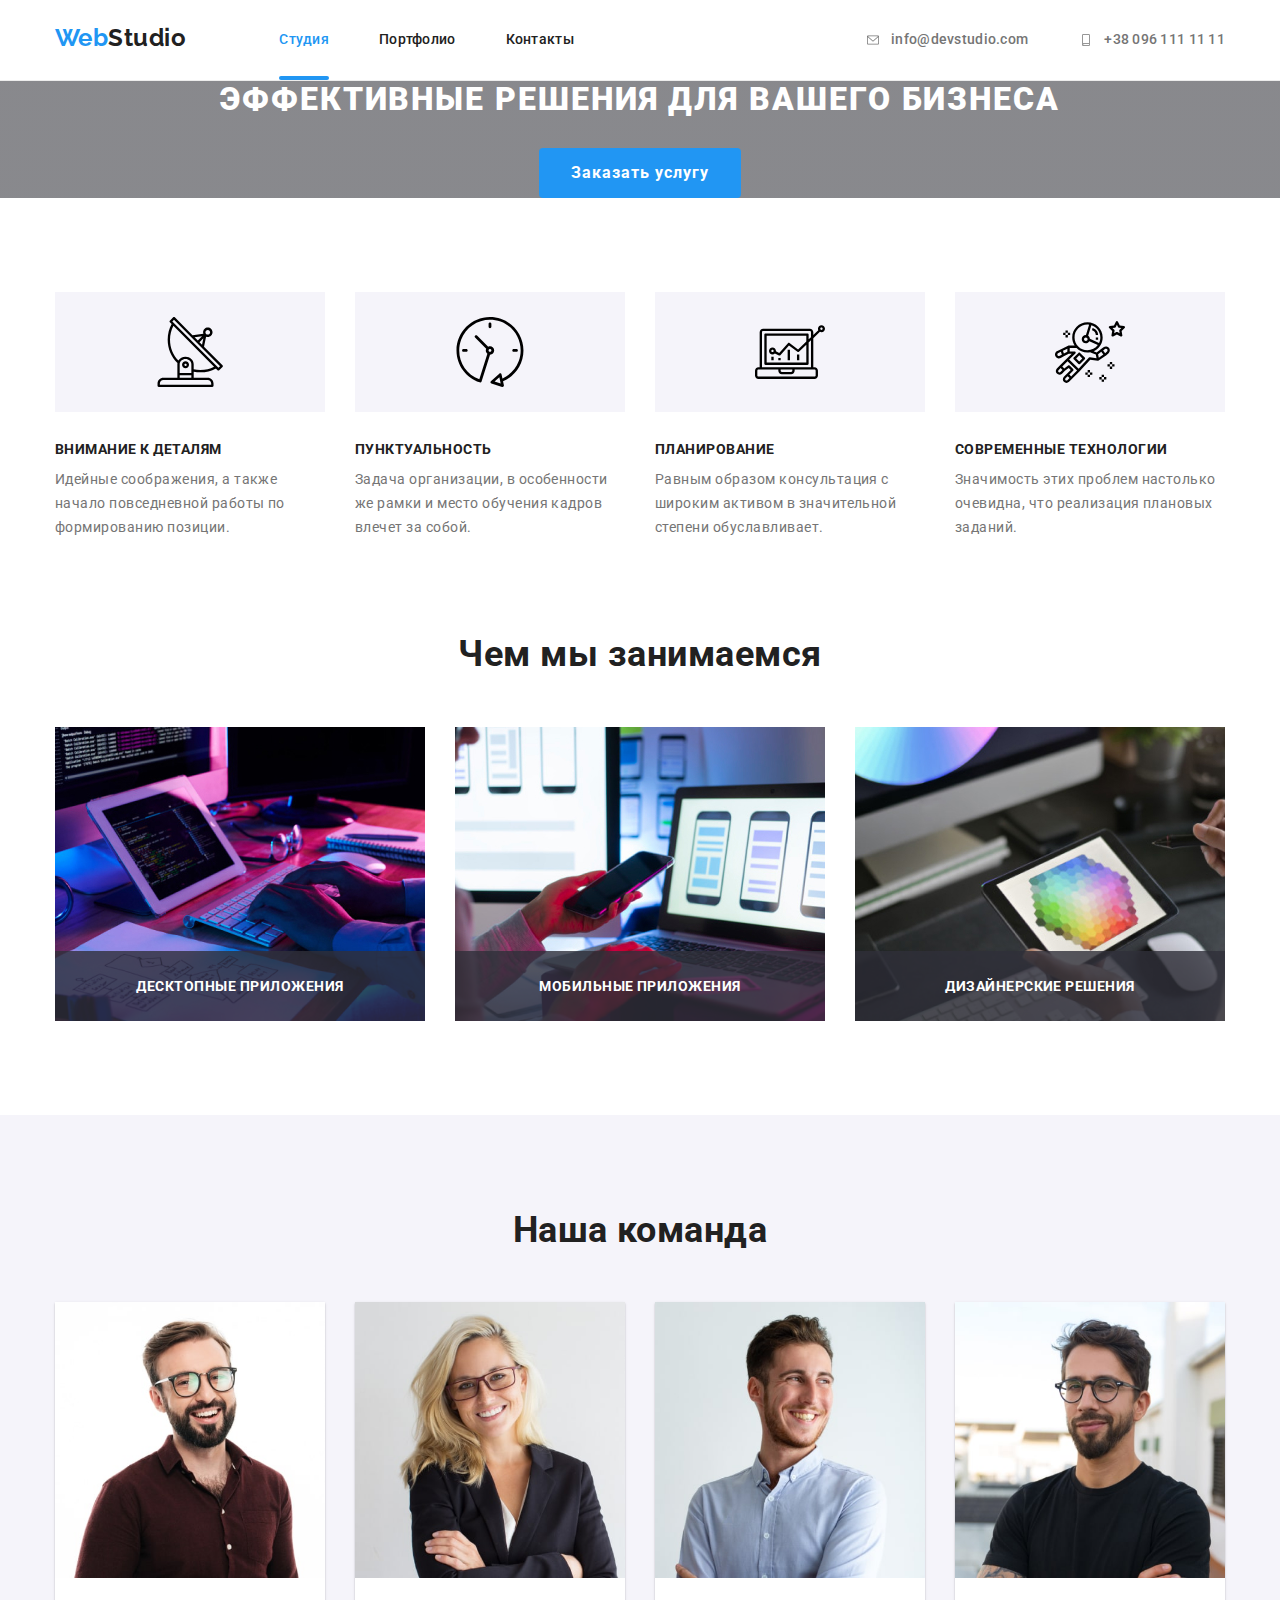
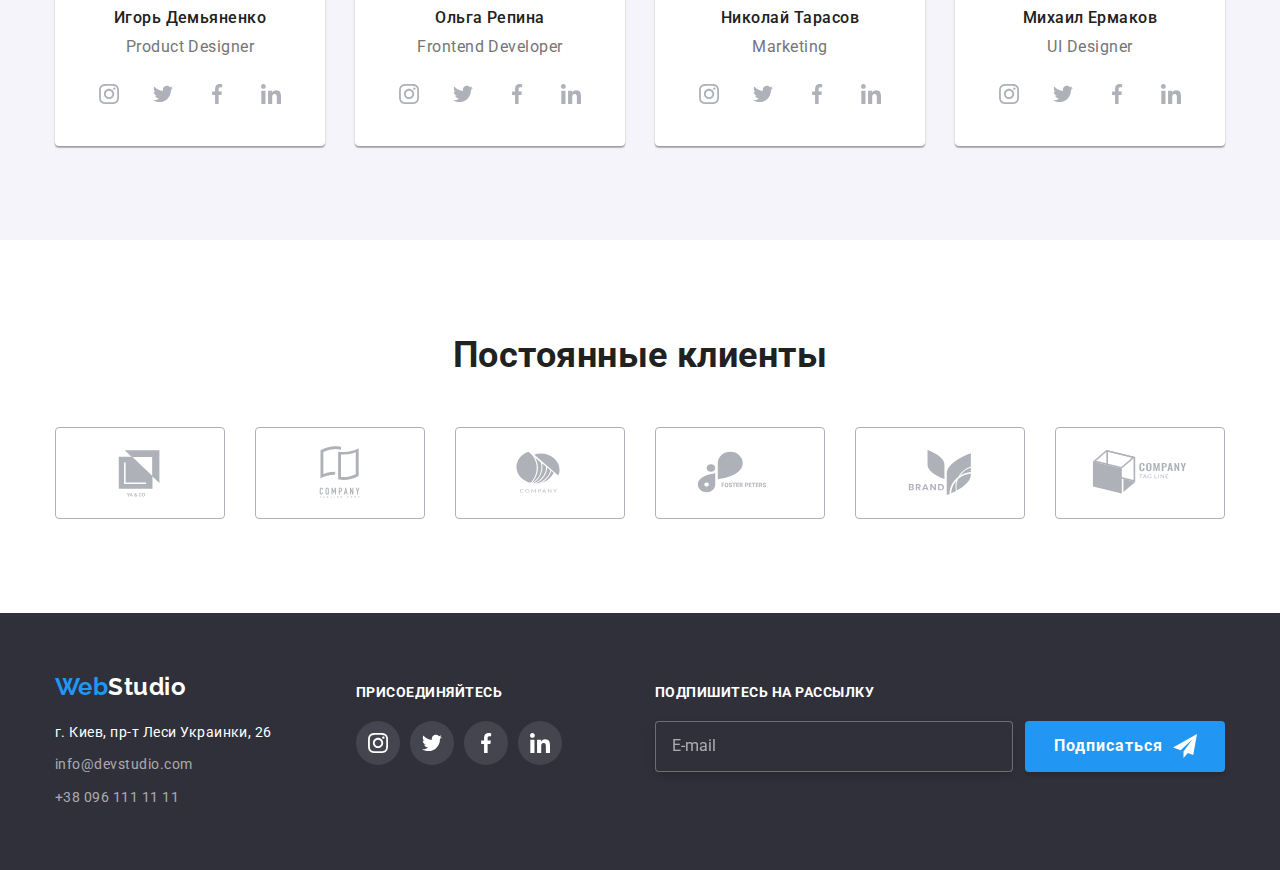
==== commit 3f8fba7d: "сделаны адаптивные изображения" ====
--- a/index.html
+++ b/index.html
@@ -194,19 +194,19 @@
                 <h2 class="section-titel">Чем мы занимаемся</h2>
                 <ul class="services__list">
                     <li class="services__item">
-                        <img class="photo" src="./images/img1.jpg" alt="Десктопные приложения" width="370">
+                        <img class="photo-services" srcset="./images/services1-1x.jpg 1x, ./images/services1-2x.jpg 2x" src="./images/services1-1x.jpg" alt="Десктопные приложения" width="370">
                         <div class="services__description">
                             <p class="services__text">Десктопные приложения</p>
                         </div>
                     </li>
                     <li class="services__item">
-                        <img class="photo" src="./images/img2.jpg" alt="Мобильные приложения" width="370">
+                        <img class="photo-services" srcset="./images/services2-1x.jpg 1x, ./images/services2-2x.jpg 2x" src="./images/services2-1x.jpg" alt="Мобильные приложения" width="370">
                         <div class="services__description">
                             <p class="services__text">Мобильные приложения</p>
                         </div>
                     </li>
                     <li class="services__item">
-                        <img class="photo" src="./images/img3.jpg" alt="Дизайнерские решения" width="370">
+                        <img class="photo-services" srcset="./images/services3-1x.jpg 1x, ./images/services3-2x.jpg 2x" src="./images/services3-1x.jpg" alt="Дизайнерские решения" width="370">
                         <div class="services__description">
                             <p class="services__text">Дизайнерские решения</p>
                         </div>
@@ -214,13 +214,14 @@
                 </ul>
             </div>
         </section>
+
         <!-- Наша команда -->
         <section class="team">
             <div class="container">
                 <h2 class="section-titel">Наша команда</h2>
                 <ul class="team-list">
                     <li class="team-list__item">
-                        <img class="photo" src="./images/Igor.jpg" alt="Игорь Демьяненко" width="100%">
+                        <img class="photo-team" srcset="./images/igor-1x.jpg 1x, ./images/igor-2x.jpg 2x" src="./images/igor-1x.jpg" alt="Игорь Демьяненко">
                         <div class="information">
                             <h3 class="information__titel">Игорь Демьяненко</h3>
                             <p class="information__text">Product Designer</p>
@@ -257,7 +258,7 @@
                         </div>
                     </li>
                     <li class="team-list__item">
-                        <img class="photo" src="./images/Olga.jpg" alt="Ольга Репина" width="100%">
+                        <img class="photo-team" srcset="./images/olga-1x.jpg 1x, ./images/olga-2x.jpg 2x" src="./images/olga-1x.jpg" alt="Ольга Репина">
                         <div class="information">
                             <h3 class="information__titel">Ольга Репина</h3>
                             <p class="information__text">Frontend Developer</p>
@@ -294,7 +295,7 @@
                         </div>
                     </li>
                     <li class="team-list__item">
-                        <img class="photo" src="./images/Nikolai.jpg" alt="Николай Тарасов" width="100%">
+                        <img class="photo-team" srcset="./images/nikolai-1x.jpg 1x, ./images/nikolai-2x.jpg 2x" src="./images/nikolai-1x.jpg" alt="Николай Тарасов">
                         <div class="information">
                             <h3 class="information__titel">Николай Тарасов</h3>
                             <p class="information__text">Marketing</p>
@@ -331,7 +332,7 @@
                         </div>
                     </li>
                     <li class="team-list__item">
-                        <img class="photo" src="./images/Mihail.jpg" alt="Михаил Ермаков" width="100%">
+                        <img class="photo-team" srcset="./images/mihail-1x.jpg 1x, ./images/mihail-2x.jpg 2x" src="./images/mihail-1x.jpg" alt="Михаил Ермаков">
                         <div class="information">
                             <h3 class="information__titel">Михаил Ермаков</h3>
                             <p class="information__text">UI Designer</p>
--- a/css/main.min.css
+++ b/css/main.min.css
@@ -1,2 +1,2 @@
-.site-nav,.contacts,.nav-menu,.contacts-mobile,.links-menu,.advantage__list,.services__list,.team-list,.filter,.examples{padding:0;margin:0;list-style:none}.visually-hidden{position:absolute;width:1px;height:1px;margin:-1px;border:0;padding:0;white-space:nowrap;-webkit-clip-path:inset(100%);clip-path:inset(100%);clip:rect(0 0 0 0);overflow:hidden}body{color:#212121;font-family:Roboto,sans-serif;letter-spacing:0.03em}.container{margin:0 auto;padding-left:15px;padding-right:15px}@media screen and (min-width: 480px){.container{width:480px}}@media screen and (min-width: 768px){.container{width:768px}}@media screen and (min-width: 1200px){.container{width:1200px}}.section-titel{margin-top:0;margin-bottom:30px;font-weight:700;font-size:28px;line-height:1.18;text-align:center}@media screen and (min-width: 1200px){.section-titel{margin-bottom:50px;font-size:36px;line-height:1.2}}.page-header{border-bottom:1px solid #ececec}.page-header__menu-btn{display:-webkit-inline-box;display:-ms-inline-flexbox;display:inline-flex;margin:10px 0;padding:0;border:transparent;background-color:transparent}@media screen and (min-width: 767px){.page-header__menu-btn{display:none}}.logo{display:block;padding-top:16px;padding-bottom:16px;color:#2196f3;font-family:Raleway,sans-serif;font-weight:700;font-size:24px;line-height:1.16;text-decoration:none}@media screen and (min-width: 768px){.logo{padding-top:26px;padding-bottom:26px}}@media screen and (min-width: 1200px){.logo{padding-top:24px;padding-bottom:25px;margin-right:93px}}.logo__text{color:#212121}.main-nav{display:-webkit-box;display:-ms-flexbox;display:flex}.page-header__nav{display:-webkit-box;display:-ms-flexbox;display:flex;-webkit-box-pack:justify;-ms-flex-pack:justify;justify-content:space-between}@media screen and (max-width: 767px){.page-header__nav{width:100%}}.site-nav{display:none}@media screen and (min-width: 768px){.site-nav{display:-webkit-box;display:-ms-flexbox;display:flex;margin-left:88px}.site-nav__item:not(:last-child){margin-right:50px}}@media screen and (min-width: 1200px){.site-nav{display:-webkit-box;display:-ms-flexbox;display:flex;margin-left:0}.site-nav__item:not(:last-child){margin-right:50px}}.site-nav__link{display:block;padding-top:32px;padding-bottom:32px;-webkit-transition:color 250ms cubic-bezier(0.4, 0, 0.2, 1);transition:color 250ms cubic-bezier(0.4, 0, 0.2, 1);color:#212121;font-weight:500;font-size:14px;line-height:1.14;letter-spacing:0.02em;text-decoration:none}.site-nav__link:hover,.site-nav__link:focus{color:#2196f3}.site-nav__link--current{position:relative;color:#2196f3}.site-nav__link--current::after{content:'';position:absolute;left:0;bottom:0;display:block;width:100%;height:4px;background-color:#2196f3;border-radius:2px}.contacts{display:none;margin-left:auto}@media screen and (min-width: 768px){.contacts{display:block;padding-top:21px;padding-bottom:21px}}@media screen and (min-width: 1200px){.contacts{display:-webkit-box;display:-ms-flexbox;display:flex;padding:0}}@media screen and (min-width: 768px){.contacts__item:not(:last-child){margin-bottom:10px}}@media screen and (min-width: 1200px){.contacts__item:not(:last-child){margin-right:50px;margin-bottom:0}}.contacts__link{display:-webkit-box;display:-ms-flexbox;display:flex;-webkit-box-align:center;-ms-flex-align:center;align-items:center;-webkit-transition:color 250ms cubic-bezier(0.4, 0, 0.2, 1);transition:color 250ms cubic-bezier(0.4, 0, 0.2, 1);font-weight:500;letter-spacing:0.02em;text-decoration:none;color:#757575;fill:#757575}.contacts__link:hover,.contacts__link:focus{color:#2196f3;fill:#2196f3}@media screen and (min-width: 768px){.contacts__link{font-size:12px;line-height:1.17}}@media screen and (min-width: 1200px){.contacts__link{padding-top:32px;padding-bottom:32px;font-size:14px;line-height:1.14}}.contacts__icon{-webkit-transition:fill 250ms cubic-bezier(0.4, 0, 0.2, 1);transition:fill 250ms cubic-bezier(0.4, 0, 0.2, 1)}@media screen and (min-width: 768px){.contacts__icon{width:14px;height:10px;margin-right:8px}}@media screen and (min-width: 1200px){.contacts__icon{width:16px;height:12px;margin-right:10px}}.mobile-menu{position:fixed;top:0;left:0;-webkit-transition:opacity 250ms cubic-bezier(0.4, 0, 0.2, 1);transition:opacity 250ms cubic-bezier(0.4, 0, 0.2, 1);width:100%;height:100%;overflow-y:scroll;background-color:#ffffff;-webkit-box-shadow:0px 4px 8px rgba(0,0,0,0.04),0px 2px 4px rgba(0,0,0,0.08),0px 1px 3px rgba(0,0,0,0.16);box-shadow:0px 4px 8px rgba(0,0,0,0.04),0px 2px 4px rgba(0,0,0,0.08),0px 1px 3px rgba(0,0,0,0.16);z-index:2}.mobile-menu.is-hidden{opacity:0;pointer-events:none;-webkit-transition:opacity 250ms cubic-bezier(0.4, 0, 0.2, 1);transition:opacity 250ms cubic-bezier(0.4, 0, 0.2, 1)}.menu-btn-close{position:absolute;top:10px;right:15px;margin:0;padding:0;border:none;background-color:transparent}.mobile-menu__container{padding:48px 40px}.nav-menu{display:block}.nav-menu__item{margin-bottom:32px}.nav-menu__item:last-child{margin-bottom:0}.nav-menu__link{font-weight:500;font-size:40px;line-height:1.17;letter-spacing:0.02em;text-decoration:none;color:#212121}.nav-menu__link--current{color:#2196f3}.contacts-mobile{display:block;margin-top:306px}.contacts-mobile__item{margin-bottom:32px}.contacts-mobile__item:last-child{margin-bottom:0}.contacts-mobile__tel-link{font-weight:500;font-size:34px;line-height:1.18;letter-spacing:0.02em;text-decoration:none;color:#2196f3}.contacts-mobile__mail-link{font-weight:500;font-size:24px;line-height:1.17;letter-spacing:0.02em;text-decoration:none;color:#757575}.links-menu{display:-webkit-box;display:-ms-flexbox;display:flex;margin-top:64px}.links-menu__item{margin-right:10px;padding-right:10px;border-right:1px solid rgba(33,33,33,0.2)}.links-menu__item:last-child{margin-right:0;padding-right:0;border-right:transparent}.links-menu__link{font-weight:500;font-size:18px;line-height:1.2;letter-spacing:0.02em;text-decoration:none;color:#2196f3}.hero{text-align:center;margin-left:auto;margin-right:auto;background-color:#c4c4c4;background-image:-webkit-gradient(linear, left top, right top, from(rgba(47,48,58,0.4)), to(rgba(47,48,58,0.4))),url(../images/bgh.jpg);background-image:linear-gradient(to right, rgba(47,48,58,0.4), rgba(47,48,58,0.4)),url(../images/bgh.jpg);background-repeat:no-repeat;background-position:center;background-size:cover}@media screen and (max-width: 767px){.hero{padding-top:118px;padding-bottom:118px;height:400px;max-width:767px}}.hero__titel{margin:0 auto 30px auto;color:#fff;font-weight:900;text-align:center;letter-spacing:0.06em;text-transform:uppercase}@media screen and (max-width: 767px){.hero__titel{max-width:360px;font-size:26px;line-height:1.61}}.hero__button{display:inline-block;border:transparent;padding:10px 32px;-webkit-transition:background-color 250ms cubic-bezier(0.4, 0, 0.2, 1);transition:background-color 250ms cubic-bezier(0.4, 0, 0.2, 1);border-radius:4px;background-color:#2196f3;color:#fff;font-weight:700;font-size:16px;line-height:1.9;letter-spacing:0.06em}.hero__button:hover,.hero__button:focus{background-color:#188ce8}.advantage{padding-top:60px;padding-bottom:60px}@media screen and (min-width: 1200px){.advantage{padding-top:94px;padding-bottom:0}}.advantage__list{display:block}@media screen and (min-width: 768px){.advantage__list{display:-webkit-box;display:-ms-flexbox;display:flex;-ms-flex-wrap:wrap;flex-wrap:wrap}}@media screen and (min-width: 1200px){.advantage__list{-ms-flex-wrap:nowrap;flex-wrap:nowrap}}@media screen and (min-width: 768px){.advantage__item{width:354px;margin-right:30px;margin-bottom:30px}}@media screen and (min-width: 768px) and (max-width: 1199px){.advantage__item:nth-child(2n){margin-right:0}.advantage__item:nth-last-child(-n+2){margin-bottom:0}}@media screen and (min-width: 1200px){.advantage__item{width:270px;margin-right:30px;margin-bottom:0}.advantage__item:nth-child(4n){margin-right:0}}.advantage__icon{display:-webkit-box;display:-ms-flexbox;display:flex;-webkit-box-pack:center;-ms-flex-pack:center;justify-content:center;-webkit-box-align:center;-ms-flex-align:center;align-items:center;height:120px;margin-bottom:30px;background-color:#f5f4fa}.advantage__titel{margin-top:0;margin-bottom:10px;font-weight:700;font-size:14px;line-height:1.14;text-transform:uppercase}@media screen and (max-width: 767px){.advantage__titel{text-align:center}}.advantage__text{margin-top:0;margin-bottom:0;color:#757575;font-size:14px;line-height:1.7}.backdrop{position:fixed;top:0;left:0;-webkit-transition:opacity 250ms cubic-bezier(0.4, 0, 0.2, 1);transition:opacity 250ms cubic-bezier(0.4, 0, 0.2, 1);width:100%;height:100%;background-color:rgba(0,0,0,0.2);z-index:1}.backdrop.is-hidden{opacity:0;pointer-events:none;-webkit-transition:opacity 250ms cubic-bezier(0.4, 0, 0.2, 1);transition:opacity 250ms cubic-bezier(0.4, 0, 0.2, 1)}.backdrop__modal{position:absolute;top:50%;left:50%;-webkit-transform:translate(-50%, -50%);transform:translate(-50%, -50%);height:609px;padding:40px 0;background:#fff;-webkit-box-shadow:0px 1px 3px rgba(0,0,0,0.12),0px 1px 1px rgba(0,0,0,0.14),0px 2px 1px rgba(0,0,0,0.2);box-shadow:0px 1px 3px rgba(0,0,0,0.12),0px 1px 1px rgba(0,0,0,0.14),0px 2px 1px rgba(0,0,0,0.2);border-radius:4px}@media screen and (max-width: 479px){.backdrop__modal{min-width:304px;max-width:450px;width:100%}}@media screen and (min-width: 480px){.backdrop__modal{width:450px}}@media screen and (min-width: 1200px){.backdrop__modal{width:528px;height:581px}}.backdrop__titel{display:block;margin:0 auto;font-weight:700;font-size:20px;text-align:center;color:#212121}@media screen and (min-width: 480px){.backdrop__titel{width:370px;line-height:1.5}}@media screen and (min-width: 1200px){.backdrop__titel{width:448px;line-height:1.15}}.close-btn{display:-webkit-box;display:-ms-flexbox;display:flex;-webkit-box-pack:center;-ms-flex-pack:center;justify-content:center;-webkit-box-align:center;-ms-flex-align:center;align-items:center;width:30px;height:30px;cursor:pointer;position:absolute;top:8px;right:8px;-webkit-transition:fill 250ms cubic-bezier(0.4, 0, 0.2, 1);transition:fill 250ms cubic-bezier(0.4, 0, 0.2, 1);padding:0;background-color:#fff;border:2px solid rgba(0,0,0,0.1);border-radius:50%}.close-btn:hover,.close-btn:focus{fill:#2196f3}.backdrop-form{display:-webkit-box;display:-ms-flexbox;display:flex;-webkit-box-orient:vertical;-webkit-box-direction:normal;-ms-flex-direction:column;flex-direction:column;margin:0 auto}@media screen and (max-width: 479px){.backdrop-form{padding:0 15px}}@media screen and (min-width: 480px){.backdrop-form{width:370px}}@media screen and (min-width: 1200px){.backdrop-form{width:448px}}.backdrop-form__field{display:-webkit-box;display:-ms-flexbox;display:flex;-webkit-box-orient:vertical;-webkit-box-direction:normal;-ms-flex-direction:column;flex-direction:column;margin-top:10px;position:relative}.backdrop-form__field:first-child{margin-top:12px}.backdrop-form__label{display:block;margin:0 0 4px 0;padding:0;font-size:12px;line-height:14px;letter-spacing:0.01em;color:#757575}.backdrop-form__input{width:100%;margin:0;padding:10px 10px 10px 42px;-webkit-transition:border-color 250ms cubic-bezier(0.4, 0, 0.2, 1);transition:border-color 250ms cubic-bezier(0.4, 0, 0.2, 1);color:#000000;border:1px solid rgba(33,33,33,0.2);border-radius:4px}.backdrop-form__input:focus{outline:none;border:1px solid #2196f3;cursor:pointer;fill:#2196f3}.backdrop-form__icon{position:absolute;left:12px;bottom:11px;-webkit-transition:fill 250ms cubic-bezier(0.4, 0, 0.2, 1);transition:fill 250ms cubic-bezier(0.4, 0, 0.2, 1);fill:#212121}.backdrop-form__input:focus+.backdrop-form__icon{fill:#2196f3}.backdrop-form__textarea{display:block;width:100%;height:120px;padding:12px 16px;margin:0;resize:none;cursor:pointer;-webkit-transition:border-color 250ms cubic-bezier(0.4, 0, 0.2, 1);transition:border-color 250ms cubic-bezier(0.4, 0, 0.2, 1);border:1px solid rgba(33,33,33,0.2);border-radius:4px;color:rgba(117,117,117,0.5)}.backdrop-form__textarea::-webkit-input-placeholder{font-size:12px;line-height:14px;letter-spacing:0.01em}.backdrop-form__textarea:-ms-input-placeholder{font-size:12px;line-height:14px;letter-spacing:0.01em}.backdrop-form__textarea::-ms-input-placeholder{font-size:12px;line-height:14px;letter-spacing:0.01em}.backdrop-form__textarea::placeholder{font-size:12px;line-height:14px;letter-spacing:0.01em}.backdrop-form__textarea:focus{outline:none;border:1px solid #2196f3}.checkbox{display:-webkit-box;display:-ms-flexbox;display:flex;-webkit-box-pack:center;-ms-flex-pack:center;justify-content:center;-webkit-box-align:center;-ms-flex-align:center;align-items:center;margin-top:20px}@media screen and (max-width: 1199px){.checkbox{height:15px}}.checkbox__input{position:absolute;width:1px;height:1px;margin:-1px;border:0;padding:0}.checkbox__icon{display:block;width:16px;height:15px;margin-right:8px;-webkit-transition:border-color 250ms cubic-bezier(0.4, 0, 0.2, 1),background-color 250ms cubic-bezier(0.4, 0, 0.2, 1);transition:border-color 250ms cubic-bezier(0.4, 0, 0.2, 1),background-color 250ms cubic-bezier(0.4, 0, 0.2, 1);border:2px solid #212121;border-radius:4px}.checkbox__input:checked+.checkbox__icon{background-color:#2196f3;background-image:url(../images/icon-check.svg);background-size:contain;background-origin:border-box;border-color:#2196f3}.checkbox__accept{letter-spacing:0.03em;color:#757575}@media screen and (max-width: 1199px){.checkbox__accept{height:14px;font-size:12px;line-height:1.66}}@media screen and (min-width: 1200px){.checkbox__accept{font-size:14px;line-height:24px}}.checkbox__conditions{color:#2196f3}.send-btn{display:block;padding:10px 55px;margin:30px auto 0;font-weight:700;font-size:16px;line-height:30px;text-align:center;letter-spacing:0.06em;border:transparent;cursor:pointer;-webkit-transition:background-color 250ms cubic-bezier(0.4, 0, 0.2, 1),-webkit-box-shadow 250ms cubic-bezier(0.4, 0, 0.2, 1);transition:background-color 250ms cubic-bezier(0.4, 0, 0.2, 1),-webkit-box-shadow 250ms cubic-bezier(0.4, 0, 0.2, 1);transition:background-color 250ms cubic-bezier(0.4, 0, 0.2, 1),box-shadow 250ms cubic-bezier(0.4, 0, 0.2, 1);transition:background-color 250ms cubic-bezier(0.4, 0, 0.2, 1),box-shadow 250ms cubic-bezier(0.4, 0, 0.2, 1),-webkit-box-shadow 250ms cubic-bezier(0.4, 0, 0.2, 1);background-color:#2196f3;color:#fff;border-radius:4px;-webkit-box-shadow:0px 4px 4px rgba(0,0,0,0.15);box-shadow:0px 4px 4px rgba(0,0,0,0.15)}.send-btn:hover{background-color:#188ce8;-webkit-box-shadow:0px 4px 4px rgba(0,0,0,0.15);box-shadow:0px 4px 4px rgba(0,0,0,0.15)}.services{padding-top:94px;padding-bottom:94px}@media screen and (max-width: 1199px){.services{display:none}}.services__list{display:-webkit-box;display:-ms-flexbox;display:flex;padding-top:0}.services__item{margin-right:30px;position:relative}.services__item:last-child{margin-right:0}.photo{display:block}.services__description{width:100%;position:absolute;left:0;bottom:0;text-align:center;background:rgba(47,48,58,0.8)}.services__text{margin:27px 0;font-weight:700;font-size:14px;line-height:16px;text-transform:uppercase;color:#fff}.team{padding-top:60px;padding-bottom:60px;background-color:#f5f4fa}@media screen and (min-width: 1200px){.team{padding-top:94px;padding-bottom:94px}}.team-list{display:-webkit-box;display:-ms-flexbox;display:flex;-ms-flex-wrap:wrap;flex-wrap:wrap}.team-list__item{max-width:450px;margin-bottom:30px;border-radius:0px 0px 4px 4px;-webkit-box-shadow:0px 1px 3px rgba(0,0,0,0.12),0px 1px 1px rgba(0,0,0,0.14),0px 2px 1px rgba(0,0,0,0.2);box-shadow:0px 1px 3px rgba(0,0,0,0.12),0px 1px 1px rgba(0,0,0,0.14),0px 2px 1px rgba(0,0,0,0.2);background-color:#fff}@media screen and (max-width: 767px){.team-list__item:last-child{margin-bottom:0}}@media screen and (min-width: 768px){.team-list__item{width:354px;margin-right:30px}}@media screen and (min-width: 768px) and (max-width: 1199px){.team-list__item:nth-child(2n){margin-right:0}.team-list__item:nth-last-child(-n+2){margin-bottom:0}}@media screen and (min-width: 1200px){.team-list__item{width:270px;margin-bottom:0}.team-list__item:last-child{margin-right:0}}.information{padding-top:30px}@media screen and (min-width: 1200px){.information{padding-bottom:30px}}.information__titel{margin-top:0;margin-bottom:10px;font-weight:500;font-size:16px;line-height:1.2;text-align:center}.information__text{margin-top:0;margin-bottom:0;color:#757575;font-size:16px;line-height:1.2;text-align:center}.social-networks{display:-webkit-box;display:-ms-flexbox;display:flex;-webkit-box-pack:center;-ms-flex-pack:center;justify-content:center;margin-top:16px;padding:0 0 24px 0;-webkit-box-align:center;-ms-flex-align:center;align-items:center}@media screen and (min-width: 1200px){.social-networks{padding:0}}.social-networks__item{display:-webkit-box;display:-ms-flexbox;display:flex;-webkit-box-align:center;-ms-flex-align:center;align-items:center;list-style:none;margin-right:10px;min-height:44px;min-width:44px;border-radius:50%}.social-networks__item:last-child{margin-right:0}.social-networks__link{display:-webkit-box;display:-ms-flexbox;display:flex;-webkit-box-pack:center;-ms-flex-pack:center;justify-content:center;-webkit-box-align:center;-ms-flex-align:center;align-items:center;min-height:44px;min-width:44px;-webkit-transition:fill 250ms cubic-bezier(0.4, 0, 0.2, 1),background-color 250ms cubic-bezier(0.4, 0, 0.2, 1);transition:fill 250ms cubic-bezier(0.4, 0, 0.2, 1),background-color 250ms cubic-bezier(0.4, 0, 0.2, 1);border-radius:50%;fill:#afb1b8}.social-networks__link:hover,.social-networks__link:focus{background-color:#2196f3;fill:#fff}.regular-customers{padding-top:60px;padding-bottom:60px}@media screen and (min-width: 1200px){.regular-customers{padding-top:94px;padding-bottom:94px}}.customers-list{display:block;margin:0;padding:0;list-style-type:none}@media screen and (min-width: 480px){.customers-list{display:-webkit-box;display:-ms-flexbox;display:flex;-ms-flex-wrap:wrap;flex-wrap:wrap}}@media screen and (min-width: 1200px){.customers-list{-ms-flex-wrap:nowrap;flex-wrap:nowrap}}.customers-list__item{display:block;width:210px;height:92px;margin:0 auto 30px auto;padding:0;-webkit-transition:border 250ms cubic-bezier(0.4, 0, 0.2, 1);transition:border 250ms cubic-bezier(0.4, 0, 0.2, 1);border:1px solid #afb1b8;border-radius:4px}.customers-list__item:last-child{margin-bottom:0}.customers-list__item:hover,.customers-list__item:focus{border:1px solid #2196f3}@media screen and (min-width: 480px){.customers-list__item{display:-webkit-box;display:-ms-flexbox;display:flex;-webkit-box-align:center;-ms-flex-align:center;align-items:center;-webkit-box-pack:center;-ms-flex-pack:center;justify-content:center;margin-right:30px;margin-bottom:30px}}@media screen and (min-width: 480px) and (max-width: 767px){.customers-list__item:nth-child(2n){margin-right:0}.customers-list__item:nth-last-child(-n+2){margin-bottom:0}}@media screen and (min-width: 768px){.customers-list__item{width:226px}}@media screen and (min-width: 768px) and (max-width: 1199px){.customers-list__item:nth-child(3n){margin-right:0}.customers-list__item:nth-last-child(-n+3){margin-bottom:0}}@media screen and (min-width: 1200px){.customers-list__item{width:170px;margin-bottom:0}.customers-list__item:last-child{margin-right:0}}.customers-list__link{display:-webkit-box;display:-ms-flexbox;display:flex;-webkit-box-pack:center;-ms-flex-pack:center;justify-content:center;-webkit-box-align:center;-ms-flex-align:center;align-items:center;width:100%;height:100%;-webkit-transition:fill 250ms cubic-bezier(0.4, 0, 0.2, 1);transition:fill 250ms cubic-bezier(0.4, 0, 0.2, 1);border-radius:4px;fill:#afb1b8}.customers-list__link:hover,.customers-list__link:focus{fill:#2196f3}.footer{padding-top:60px;padding-bottom:60px;background-color:#2f303a}.footer-container{-ms-flex-line-pack:baseline;align-content:baseline;margin:0 auto;padding-left:15px;padding-right:15px}@media screen and (min-width: 480px){.footer-container{width:480px}}@media screen and (min-width: 768px){.footer-container{display:-webkit-box;display:-ms-flexbox;display:flex;width:768px;-ms-flex-wrap:wrap;flex-wrap:wrap}}@media screen and (min-width: 1200px){.footer-container{display:-webkit-box;display:-ms-flexbox;display:flex;width:1200px;-ms-flex-wrap:nowrap;flex-wrap:nowrap}}.contacts-container{width:231px}@media screen and (max-width: 767px){.contacts-container{text-align:center;margin:0 auto}}@media screen and (min-width: 768px) and (max-width: 1199px){.contacts-container{text-align:center;margin:0 auto;margin-left:76px}}@media screen and (min-width: 1200px){.contacts-container{margin-right:70px}}.logo--footer{margin:0 0 20px 0;padding:0}.logo__text--white{color:#fff}.address{color:#fff;font-size:14px;line-height:1.7;font-style:normal}@media screen and (max-width: 767px){.address{margin-bottom:60px}}.address__text{margin:0 0 9px 0}@media screen and (max-width: 767px){.address__text{margin-bottom:8px}}@media screen and (min-width: 768px){.address__text{margin-bottom:8px}}.address__link{display:block;margin:0;-webkit-transition:color 250ms cubic-bezier(0.4, 0, 0.2, 1);transition:color 250ms cubic-bezier(0.4, 0, 0.2, 1);color:rgba(255,255,255,0.6);text-decoration:none}.address__link:hover,.address__link:focus{color:#f5f4fa}.address__link:last-child{margin-bottom:0}@media screen and (max-width: 767px){.address__link{margin-bottom:8px}}@media screen and (min-width: 768px){.address__link{margin-bottom:8px}}@media screen and (min-width: 1200px){.address__link{margin-bottom:9px}}@media screen and (max-width: 767px){.footer-social-container{display:-webkit-box;display:-ms-flexbox;display:flex;-webkit-box-orient:vertical;-webkit-box-direction:normal;-ms-flex-direction:column;flex-direction:column;width:206px;margin:0 auto}}@media screen and (min-width: 768px) and (max-width: 1199px){.footer-social-container{display:-webkit-box;display:-ms-flexbox;display:flex;-webkit-box-orient:vertical;-webkit-box-direction:normal;-ms-flex-direction:column;flex-direction:column;width:206px;margin-right:89px;padding-top:5px}}.join-text{font-weight:700;font-size:14px;line-height:1.14;text-transform:uppercase;color:#fff}@media screen and (max-width: 767px){.join-text{margin:0 0 20px 0;text-align:center}}@media screen and (min-width: 768px){.join-text{margin:0 0 20px 0;text-align:center}}@media screen and (min-width: 1200px){.join-text{margin:12px 0 20px 0;text-align:left}}@media screen and (max-width: 767px){.social-networks--footer{margin:0 0 60px 0;padding:0}}@media screen and (min-width: 768px){.social-networks--footer{margin:0;padding:0}}@media screen and (min-width: 1200px){.social-networks--footer{margin:0 93px 0 0}}.social-networks__item:last-child{margin-right:0}.social-networks__item--dark{background:rgba(255,255,255,0.1)}.social-networks__link--white{fill:#fff}@media screen and (max-width: 767px){.join-container{max-width:450px;margin:0 auto}}@media screen and (min-width: 768px) and (max-width: 1199px){.join-container{width:450px;margin:0 auto;padding-top:60px}}@media screen and (min-width: 1200px){.join-container{display:inline-block;width:570px}}.footer-form{display:-webkit-box;display:-ms-flexbox;display:flex}@media screen and (max-width: 767px){.footer-form{-webkit-box-orient:vertical;-webkit-box-direction:normal;-ms-flex-direction:column;flex-direction:column}}@media screen and (max-width: 1199px){.footer-form{-webkit-box-orient:vertical;-webkit-box-direction:normal;-ms-flex-direction:column;flex-direction:column}}.footer-form__input{padding:15px 16px;margin:0;border:1px solid rgba(255,255,255,0.3);border-radius:4px;-webkit-transition:250ms cubic-bezier(0.4, 0, 0.2, 1);transition:250ms cubic-bezier(0.4, 0, 0.2, 1);color:#fff;background-color:#2f303a;-webkit-filter:drop-shadow(0px 4px 4px rgba(0,0,0,0.15));filter:drop-shadow(0px 4px 4px rgba(0,0,0,0.15))}.footer-form__input::-webkit-input-placeholder{font-size:16px;line-height:1.25;color:rgba(255,255,255,0.6)}.footer-form__input:-ms-input-placeholder{font-size:16px;line-height:1.25;color:rgba(255,255,255,0.6)}.footer-form__input::-ms-input-placeholder{font-size:16px;line-height:1.25;color:rgba(255,255,255,0.6)}.footer-form__input::placeholder{font-size:16px;line-height:1.25;color:rgba(255,255,255,0.6)}.footer-form__input:focus{outline:none;border:1px solid #2196f3;cursor:pointer}@media screen and (max-width: 767px){.footer-form__input{margin-bottom:20px}}@media screen and (min-width: 768px) and (max-width: 1199px){.footer-form__input{width:100%;margin-bottom:20px}}@media screen and (min-width: 1200px){.footer-form__input{width:358px;margin-right:12px}}.mailing-btn{width:200px;padding:10px 29px;margin:0;font-weight:700;font-size:16px;line-height:1.9;-webkit-box-align:center;-ms-flex-align:center;align-items:center;text-align:start;letter-spacing:0.06em;cursor:pointer;background-color:#2196f3;color:#fff;-webkit-box-shadow:0px 4px 4px rgba(0,0,0,0.15);box-shadow:0px 4px 4px rgba(0,0,0,0.15);border:transparent;border-radius:4px;background-image:url(../images/icon-send.svg);background-repeat:no-repeat;background-position:148px 13px}@media screen and (max-width: 767px){.mailing-btn{margin:0 auto}}@media screen and (max-width: 1199px){.mailing-btn{margin:0 auto}}.works-section{display:-webkit-box;display:-ms-flexbox;display:flex;-ms-flex-wrap:wrap;flex-wrap:wrap;margin-left:auto;margin-right:auto}@media screen and (max-width: 767px){.works-section{padding-top:60px;padding-bottom:60px}}@media screen and (min-width: 768px){.works-section{padding-top:60px;padding-bottom:60px}}@media screen and (min-width: 1200px){.works-section{padding-top:94px;padding-bottom:94px}}.container-portfolio{display:-webkit-box;display:-ms-flexbox;display:flex;-ms-flex-wrap:wrap;flex-wrap:wrap;padding-left:15px;padding-right:15px;margin-left:auto;margin-right:auto}@media screen and (min-width: 480px){.container-portfolio{width:480px}}@media screen and (min-width: 768px){.container-portfolio{width:768px}}@media screen and (min-width: 1200px){.container-portfolio{width:1200px}}.filter{display:-webkit-box;display:-ms-flexbox;display:flex;-ms-flex-wrap:wrap;flex-wrap:wrap;margin-bottom:40px;margin-left:auto;margin-right:auto}@media screen and (min-width: 768px){.filter{margin-bottom:30px}}@media screen and (min-width: 1200px){.filter{margin-bottom:50px}}.filter__item{margin-right:8px}@media screen and (max-width: 767px){.filter__item{padding-bottom:15px}}.filter__item:last-child{margin-right:0}@media screen and (max-width: 767px){.filter__item:nth-last-child(-n+2){padding-bottom:0px}}.filter__button{padding:6px 22px;border-radius:4px;border:transparent;-webkit-transition:background-color 250ms cubic-bezier(0.4, 0, 0.2, 1),color 250ms cubic-bezier(0.4, 0, 0.2, 1),-webkit-box-shadow 250ms cubic-bezier(0.4, 0, 0.2, 1);transition:background-color 250ms cubic-bezier(0.4, 0, 0.2, 1),color 250ms cubic-bezier(0.4, 0, 0.2, 1),-webkit-box-shadow 250ms cubic-bezier(0.4, 0, 0.2, 1);transition:box-shadow 250ms cubic-bezier(0.4, 0, 0.2, 1),background-color 250ms cubic-bezier(0.4, 0, 0.2, 1),color 250ms cubic-bezier(0.4, 0, 0.2, 1);transition:box-shadow 250ms cubic-bezier(0.4, 0, 0.2, 1),background-color 250ms cubic-bezier(0.4, 0, 0.2, 1),color 250ms cubic-bezier(0.4, 0, 0.2, 1),-webkit-box-shadow 250ms cubic-bezier(0.4, 0, 0.2, 1);font-weight:500;font-size:16px;line-height:1.6;text-align:center;cursor:pointer;background-color:#f5f4fa;color:#212121}.filter__button:hover,.filter__button:focus{background-color:#2196f3;color:#fff;-webkit-box-shadow:0px 3px 1px rgba(0,0,0,0.1),0px 1px 2px rgba(0,0,0,0.08),0px 2px 2px rgba(0,0,0,0.12);box-shadow:0px 3px 1px rgba(0,0,0,0.1),0px 1px 2px rgba(0,0,0,0.08),0px 2px 2px rgba(0,0,0,0.12)}.examples{display:block}@media screen and (max-width: 479px){.examples{margin:0 auto}}@media screen and (min-width: 768px){.examples{display:-webkit-box;display:-ms-flexbox;display:flex;-ms-flex-wrap:wrap;flex-wrap:wrap}}.examples__item{margin-bottom:30px}@media screen and (max-width: 479px){.examples__item{min-width:290px;width:100%}}@media screen and (min-width: 480px){.examples__item{width:450px}.examples__item:last-child{margin-bottom:0}}@media screen and (min-width: 768px){.examples__item{width:354px;margin-right:30px}}@media screen and (min-width: 768px) and (max-width: 1199px){.examples__item:nth-child(2n){margin-right:0}.examples__item:nth-last-child(-n+2){margin-bottom:0}}@media screen and (min-width: 1200px){.examples__item{width:370px}.examples__item:nth-child(3n){margin-right:0}.examples__item:nth-last-child(-n+3){margin-bottom:0}}.examples__link{display:block;position:relative;-webkit-transition:color 250ms cubic-bezier(0.4, 0, 0.2, 1),-webkit-box-shadow 250ms cubic-bezier(0.4, 0, 0.2, 1);transition:color 250ms cubic-bezier(0.4, 0, 0.2, 1),-webkit-box-shadow 250ms cubic-bezier(0.4, 0, 0.2, 1);transition:color 250ms cubic-bezier(0.4, 0, 0.2, 1),box-shadow 250ms cubic-bezier(0.4, 0, 0.2, 1);transition:color 250ms cubic-bezier(0.4, 0, 0.2, 1),box-shadow 250ms cubic-bezier(0.4, 0, 0.2, 1),-webkit-box-shadow 250ms cubic-bezier(0.4, 0, 0.2, 1);color:#212121;text-decoration:none;overflow:hidden}.examples__link:hover,.examples__link:focus{-webkit-box-shadow:0px 1px 1px rgba(0,0,0,0.12),0px 4px 4px rgba(0,0,0,0.06),1px 4px 6px rgba(0,0,0,0.16);box-shadow:0px 1px 1px rgba(0,0,0,0.12),0px 4px 4px rgba(0,0,0,0.06),1px 4px 6px rgba(0,0,0,0.16)}.examples__link:hover .examples__container,.examples__link:focus .examples__container{-webkit-transform:translateY(0);transform:translateY(0)}.examples__container{width:100%;height:294px;margin:0 0 0 0;position:absolute;left:0;top:0;-webkit-transform:translateY(101%);transform:translateY(101%);-webkit-transition:-webkit-transform 250ms cubic-bezier(0.4, 0, 0.2, 1);transition:-webkit-transform 250ms cubic-bezier(0.4, 0, 0.2, 1);transition:transform 250ms cubic-bezier(0.4, 0, 0.2, 1);transition:transform 250ms cubic-bezier(0.4, 0, 0.2, 1), -webkit-transform 250ms cubic-bezier(0.4, 0, 0.2, 1);background:rgba(33,150,243,0.9)}.examples__description{margin:0;padding:63px 24px;font-size:18px;line-height:28px;color:#fff}.examples__info{padding:20px 24px;border:1px solid #eeeeee;border-top:transparent;position:relative;z-index:1;background-color:#fff}@media screen and (min-width: 768px) and (max-width: 1199px){.examples__info--height{height:147.4px}}.examples__titel{margin:0 0 4px 0;font-weight:700;font-size:18px;line-height:2;letter-spacing:0.06em}.examples__text{margin:0;color:#757575;font-size:16px;line-height:1.9}
+.site-nav,.contacts,.nav-menu,.contacts-mobile,.links-menu,.advantage__list,.services__list,.team-list,.filter,.examples{padding:0;margin:0;list-style:none}.visually-hidden{position:absolute;width:1px;height:1px;margin:-1px;border:0;padding:0;white-space:nowrap;-webkit-clip-path:inset(100%);clip-path:inset(100%);clip:rect(0 0 0 0);overflow:hidden}body{color:#212121;font-family:Roboto,sans-serif;letter-spacing:0.03em}.container{margin:0 auto;padding-left:15px;padding-right:15px}@media screen and (min-width: 480px){.container{width:480px}}@media screen and (min-width: 768px){.container{width:768px}}@media screen and (min-width: 1200px){.container{width:1200px}}.section-titel{margin-top:0;margin-bottom:30px;font-weight:700;font-size:28px;line-height:1.18;text-align:center}@media screen and (min-width: 1200px){.section-titel{margin-bottom:50px;font-size:36px;line-height:1.2}}.page-header{border-bottom:1px solid #ececec}.page-header__menu-btn{display:-webkit-inline-box;display:-ms-inline-flexbox;display:inline-flex;margin:10px 0;padding:0;border:transparent;background-color:transparent}@media screen and (min-width: 767px){.page-header__menu-btn{display:none}}.logo{display:block;padding-top:16px;padding-bottom:16px;color:#2196f3;font-family:Raleway,sans-serif;font-weight:700;font-size:24px;line-height:1.16;text-decoration:none}@media screen and (min-width: 768px){.logo{padding-top:26px;padding-bottom:26px}}@media screen and (min-width: 1200px){.logo{padding-top:24px;padding-bottom:25px;margin-right:93px}}.logo__text{color:#212121}.main-nav{display:-webkit-box;display:-ms-flexbox;display:flex}.page-header__nav{display:-webkit-box;display:-ms-flexbox;display:flex;-webkit-box-pack:justify;-ms-flex-pack:justify;justify-content:space-between}@media screen and (max-width: 767px){.page-header__nav{width:100%}}.site-nav{display:none}@media screen and (min-width: 768px){.site-nav{display:-webkit-box;display:-ms-flexbox;display:flex;margin-left:88px}.site-nav__item:not(:last-child){margin-right:50px}}@media screen and (min-width: 1200px){.site-nav{display:-webkit-box;display:-ms-flexbox;display:flex;margin-left:0}.site-nav__item:not(:last-child){margin-right:50px}}.site-nav__link{display:block;padding-top:32px;padding-bottom:32px;-webkit-transition:color 250ms cubic-bezier(0.4, 0, 0.2, 1);transition:color 250ms cubic-bezier(0.4, 0, 0.2, 1);color:#212121;font-weight:500;font-size:14px;line-height:1.14;letter-spacing:0.02em;text-decoration:none}.site-nav__link:hover,.site-nav__link:focus{color:#2196f3}.site-nav__link--current{position:relative;color:#2196f3}.site-nav__link--current::after{content:'';position:absolute;left:0;bottom:0;display:block;width:100%;height:4px;background-color:#2196f3;border-radius:2px}.contacts{display:none;margin-left:auto}@media screen and (min-width: 768px){.contacts{display:block;padding-top:21px;padding-bottom:21px}}@media screen and (min-width: 1200px){.contacts{display:-webkit-box;display:-ms-flexbox;display:flex;padding:0}}@media screen and (min-width: 768px){.contacts__item:not(:last-child){margin-bottom:10px}}@media screen and (min-width: 1200px){.contacts__item:not(:last-child){margin-right:50px;margin-bottom:0}}.contacts__link{display:-webkit-box;display:-ms-flexbox;display:flex;-webkit-box-align:center;-ms-flex-align:center;align-items:center;-webkit-transition:color 250ms cubic-bezier(0.4, 0, 0.2, 1);transition:color 250ms cubic-bezier(0.4, 0, 0.2, 1);font-weight:500;letter-spacing:0.02em;text-decoration:none;color:#757575;fill:#757575}.contacts__link:hover,.contacts__link:focus{color:#2196f3;fill:#2196f3}@media screen and (min-width: 768px){.contacts__link{font-size:12px;line-height:1.17}}@media screen and (min-width: 1200px){.contacts__link{padding-top:32px;padding-bottom:32px;font-size:14px;line-height:1.14}}.contacts__icon{-webkit-transition:fill 250ms cubic-bezier(0.4, 0, 0.2, 1);transition:fill 250ms cubic-bezier(0.4, 0, 0.2, 1)}@media screen and (min-width: 768px){.contacts__icon{width:14px;height:10px;margin-right:8px}}@media screen and (min-width: 1200px){.contacts__icon{width:16px;height:12px;margin-right:10px}}.mobile-menu{position:fixed;top:0;left:0;-webkit-transition:opacity 250ms cubic-bezier(0.4, 0, 0.2, 1);transition:opacity 250ms cubic-bezier(0.4, 0, 0.2, 1);width:100%;height:100%;overflow-y:scroll;background-color:#ffffff;-webkit-box-shadow:0px 4px 8px rgba(0,0,0,0.04),0px 2px 4px rgba(0,0,0,0.08),0px 1px 3px rgba(0,0,0,0.16);box-shadow:0px 4px 8px rgba(0,0,0,0.04),0px 2px 4px rgba(0,0,0,0.08),0px 1px 3px rgba(0,0,0,0.16);z-index:2}.mobile-menu.is-hidden{opacity:0;pointer-events:none;-webkit-transition:opacity 250ms cubic-bezier(0.4, 0, 0.2, 1);transition:opacity 250ms cubic-bezier(0.4, 0, 0.2, 1)}.menu-btn-close{position:absolute;top:10px;right:15px;margin:0;padding:0;border:none;background-color:transparent}.mobile-menu__container{padding:48px 40px}.nav-menu{display:block}.nav-menu__item{margin-bottom:32px}.nav-menu__item:last-child{margin-bottom:0}.nav-menu__link{font-weight:500;font-size:40px;line-height:1.17;letter-spacing:0.02em;text-decoration:none;color:#212121}.nav-menu__link--current{color:#2196f3}.contacts-mobile{display:block;margin-top:306px}.contacts-mobile__item{margin-bottom:32px}.contacts-mobile__item:last-child{margin-bottom:0}.contacts-mobile__tel-link{font-weight:500;font-size:34px;line-height:1.18;letter-spacing:0.02em;text-decoration:none;color:#2196f3}.contacts-mobile__mail-link{font-weight:500;font-size:24px;line-height:1.17;letter-spacing:0.02em;text-decoration:none;color:#757575}.links-menu{display:-webkit-box;display:-ms-flexbox;display:flex;margin-top:64px}.links-menu__item{margin-right:10px;padding-right:10px;border-right:1px solid rgba(33,33,33,0.2)}.links-menu__item:last-child{margin-right:0;padding-right:0;border-right:transparent}.links-menu__link{font-weight:500;font-size:18px;line-height:1.2;letter-spacing:0.02em;text-decoration:none;color:#2196f3}.hero{text-align:center;margin-left:auto;margin-right:auto;background-color:#c4c4c4;background-image:-webkit-gradient(linear, left top, right top, from(rgba(47,48,58,0.4)), to(rgba(47,48,58,0.4))),url(../images/bgh.jpg);background-image:linear-gradient(to right, rgba(47,48,58,0.4), rgba(47,48,58,0.4)),url(../images/bgh.jpg);background-repeat:no-repeat;background-position:center;background-size:cover}@media screen and (max-width: 767px){.hero{padding-top:118px;padding-bottom:118px;height:400px;max-width:767px}}.hero__titel{margin:0 auto 30px auto;color:#fff;font-weight:900;text-align:center;letter-spacing:0.06em;text-transform:uppercase}@media screen and (max-width: 767px){.hero__titel{max-width:360px;font-size:26px;line-height:1.61}}.hero__button{display:inline-block;border:transparent;padding:10px 32px;-webkit-transition:background-color 250ms cubic-bezier(0.4, 0, 0.2, 1);transition:background-color 250ms cubic-bezier(0.4, 0, 0.2, 1);border-radius:4px;background-color:#2196f3;color:#fff;font-weight:700;font-size:16px;line-height:1.9;letter-spacing:0.06em}.hero__button:hover,.hero__button:focus{background-color:#188ce8}.advantage{padding-top:60px;padding-bottom:60px}@media screen and (min-width: 1200px){.advantage{padding-top:94px;padding-bottom:0}}.advantage__list{display:block}@media screen and (min-width: 768px){.advantage__list{display:-webkit-box;display:-ms-flexbox;display:flex;-ms-flex-wrap:wrap;flex-wrap:wrap}}@media screen and (min-width: 1200px){.advantage__list{-ms-flex-wrap:nowrap;flex-wrap:nowrap}}@media screen and (min-width: 768px){.advantage__item{width:354px;margin-right:30px;margin-bottom:30px}}@media screen and (min-width: 768px) and (max-width: 1199px){.advantage__item:nth-child(2n){margin-right:0}.advantage__item:nth-last-child(-n+2){margin-bottom:0}}@media screen and (min-width: 1200px){.advantage__item{width:270px;margin-right:30px;margin-bottom:0}.advantage__item:nth-child(4n){margin-right:0}}.advantage__icon{display:-webkit-box;display:-ms-flexbox;display:flex;-webkit-box-pack:center;-ms-flex-pack:center;justify-content:center;-webkit-box-align:center;-ms-flex-align:center;align-items:center;height:120px;margin-bottom:30px;background-color:#f5f4fa}.advantage__titel{margin-top:0;margin-bottom:10px;font-weight:700;font-size:14px;line-height:1.14;text-transform:uppercase}@media screen and (max-width: 767px){.advantage__titel{text-align:center}}.advantage__text{margin-top:0;margin-bottom:0;color:#757575;font-size:14px;line-height:1.7}.backdrop{position:fixed;top:0;left:0;-webkit-transition:opacity 250ms cubic-bezier(0.4, 0, 0.2, 1);transition:opacity 250ms cubic-bezier(0.4, 0, 0.2, 1);width:100%;height:100%;background-color:rgba(0,0,0,0.2);z-index:1}.backdrop.is-hidden{opacity:0;pointer-events:none;-webkit-transition:opacity 250ms cubic-bezier(0.4, 0, 0.2, 1);transition:opacity 250ms cubic-bezier(0.4, 0, 0.2, 1)}.backdrop__modal{position:absolute;top:50%;left:50%;-webkit-transform:translate(-50%, -50%);transform:translate(-50%, -50%);height:609px;padding:40px 0;background:#fff;-webkit-box-shadow:0px 1px 3px rgba(0,0,0,0.12),0px 1px 1px rgba(0,0,0,0.14),0px 2px 1px rgba(0,0,0,0.2);box-shadow:0px 1px 3px rgba(0,0,0,0.12),0px 1px 1px rgba(0,0,0,0.14),0px 2px 1px rgba(0,0,0,0.2);border-radius:4px}@media screen and (max-width: 479px){.backdrop__modal{min-width:304px;max-width:450px;width:100%}}@media screen and (min-width: 480px){.backdrop__modal{width:450px}}@media screen and (min-width: 1200px){.backdrop__modal{width:528px;height:581px}}.backdrop__titel{display:block;margin:0 auto;font-weight:700;font-size:20px;text-align:center;color:#212121}@media screen and (min-width: 480px){.backdrop__titel{width:370px;line-height:1.5}}@media screen and (min-width: 1200px){.backdrop__titel{width:448px;line-height:1.15}}.close-btn{display:-webkit-box;display:-ms-flexbox;display:flex;-webkit-box-pack:center;-ms-flex-pack:center;justify-content:center;-webkit-box-align:center;-ms-flex-align:center;align-items:center;width:30px;height:30px;cursor:pointer;position:absolute;top:8px;right:8px;-webkit-transition:fill 250ms cubic-bezier(0.4, 0, 0.2, 1);transition:fill 250ms cubic-bezier(0.4, 0, 0.2, 1);padding:0;background-color:#fff;border:2px solid rgba(0,0,0,0.1);border-radius:50%}.close-btn:hover,.close-btn:focus{fill:#2196f3}.backdrop-form{display:-webkit-box;display:-ms-flexbox;display:flex;-webkit-box-orient:vertical;-webkit-box-direction:normal;-ms-flex-direction:column;flex-direction:column;margin:0 auto}@media screen and (max-width: 479px){.backdrop-form{padding:0 15px}}@media screen and (min-width: 480px){.backdrop-form{width:370px}}@media screen and (min-width: 1200px){.backdrop-form{width:448px}}.backdrop-form__field{display:-webkit-box;display:-ms-flexbox;display:flex;-webkit-box-orient:vertical;-webkit-box-direction:normal;-ms-flex-direction:column;flex-direction:column;margin-top:10px;position:relative}.backdrop-form__field:first-child{margin-top:12px}.backdrop-form__label{display:block;margin:0 0 4px 0;padding:0;font-size:12px;line-height:14px;letter-spacing:0.01em;color:#757575}.backdrop-form__input{width:100%;margin:0;padding:10px 10px 10px 42px;-webkit-transition:border-color 250ms cubic-bezier(0.4, 0, 0.2, 1);transition:border-color 250ms cubic-bezier(0.4, 0, 0.2, 1);color:#000000;border:1px solid rgba(33,33,33,0.2);border-radius:4px}.backdrop-form__input:focus{outline:none;border:1px solid #2196f3;cursor:pointer;fill:#2196f3}.backdrop-form__icon{position:absolute;left:12px;bottom:11px;-webkit-transition:fill 250ms cubic-bezier(0.4, 0, 0.2, 1);transition:fill 250ms cubic-bezier(0.4, 0, 0.2, 1);fill:#212121}.backdrop-form__input:focus+.backdrop-form__icon{fill:#2196f3}.backdrop-form__textarea{display:block;width:100%;height:120px;padding:12px 16px;margin:0;resize:none;cursor:pointer;-webkit-transition:border-color 250ms cubic-bezier(0.4, 0, 0.2, 1);transition:border-color 250ms cubic-bezier(0.4, 0, 0.2, 1);border:1px solid rgba(33,33,33,0.2);border-radius:4px;color:rgba(117,117,117,0.5)}.backdrop-form__textarea::-webkit-input-placeholder{font-size:12px;line-height:14px;letter-spacing:0.01em}.backdrop-form__textarea:-ms-input-placeholder{font-size:12px;line-height:14px;letter-spacing:0.01em}.backdrop-form__textarea::-ms-input-placeholder{font-size:12px;line-height:14px;letter-spacing:0.01em}.backdrop-form__textarea::placeholder{font-size:12px;line-height:14px;letter-spacing:0.01em}.backdrop-form__textarea:focus{outline:none;border:1px solid #2196f3}.checkbox{display:-webkit-box;display:-ms-flexbox;display:flex;-webkit-box-pack:center;-ms-flex-pack:center;justify-content:center;-webkit-box-align:center;-ms-flex-align:center;align-items:center;margin-top:20px}@media screen and (max-width: 1199px){.checkbox{height:15px}}.checkbox__input{position:absolute;width:1px;height:1px;margin:-1px;border:0;padding:0}.checkbox__icon{display:block;width:16px;height:15px;margin-right:8px;-webkit-transition:border-color 250ms cubic-bezier(0.4, 0, 0.2, 1),background-color 250ms cubic-bezier(0.4, 0, 0.2, 1);transition:border-color 250ms cubic-bezier(0.4, 0, 0.2, 1),background-color 250ms cubic-bezier(0.4, 0, 0.2, 1);border:2px solid #212121;border-radius:4px}.checkbox__input:checked+.checkbox__icon{background-color:#2196f3;background-image:url(../images/icon-check.svg);background-size:contain;background-origin:border-box;border-color:#2196f3}.checkbox__accept{letter-spacing:0.03em;color:#757575}@media screen and (max-width: 1199px){.checkbox__accept{height:14px;font-size:12px;line-height:1.66}}@media screen and (min-width: 1200px){.checkbox__accept{font-size:14px;line-height:24px}}.checkbox__conditions{color:#2196f3}.send-btn{display:block;padding:10px 55px;margin:30px auto 0;font-weight:700;font-size:16px;line-height:30px;text-align:center;letter-spacing:0.06em;border:transparent;cursor:pointer;-webkit-transition:background-color 250ms cubic-bezier(0.4, 0, 0.2, 1),-webkit-box-shadow 250ms cubic-bezier(0.4, 0, 0.2, 1);transition:background-color 250ms cubic-bezier(0.4, 0, 0.2, 1),-webkit-box-shadow 250ms cubic-bezier(0.4, 0, 0.2, 1);transition:background-color 250ms cubic-bezier(0.4, 0, 0.2, 1),box-shadow 250ms cubic-bezier(0.4, 0, 0.2, 1);transition:background-color 250ms cubic-bezier(0.4, 0, 0.2, 1),box-shadow 250ms cubic-bezier(0.4, 0, 0.2, 1),-webkit-box-shadow 250ms cubic-bezier(0.4, 0, 0.2, 1);background-color:#2196f3;color:#fff;border-radius:4px;-webkit-box-shadow:0px 4px 4px rgba(0,0,0,0.15);box-shadow:0px 4px 4px rgba(0,0,0,0.15)}.send-btn:hover{background-color:#188ce8;-webkit-box-shadow:0px 4px 4px rgba(0,0,0,0.15);box-shadow:0px 4px 4px rgba(0,0,0,0.15)}.services{padding-top:94px;padding-bottom:94px}@media screen and (max-width: 1199px){.services{display:none}}.services__list{display:-webkit-box;display:-ms-flexbox;display:flex;padding-top:0}.services__item{margin-right:30px;position:relative}.services__item:last-child{margin-right:0}.photo-services{display:block}.services__description{width:100%;position:absolute;left:0;bottom:0;text-align:center;background:rgba(47,48,58,0.8)}.services__text{margin:27px 0;font-weight:700;font-size:14px;line-height:16px;text-transform:uppercase;color:#fff}.team{padding-top:60px;padding-bottom:60px;background-color:#f5f4fa}@media screen and (min-width: 1200px){.team{padding-top:94px;padding-bottom:94px}}.team-list{display:-webkit-box;display:-ms-flexbox;display:flex;-ms-flex-wrap:wrap;flex-wrap:wrap}.team-list__item{max-width:450px;margin-bottom:30px;border-radius:0px 0px 4px 4px;-webkit-box-shadow:0px 1px 3px rgba(0,0,0,0.12),0px 1px 1px rgba(0,0,0,0.14),0px 2px 1px rgba(0,0,0,0.2);box-shadow:0px 1px 3px rgba(0,0,0,0.12),0px 1px 1px rgba(0,0,0,0.14),0px 2px 1px rgba(0,0,0,0.2);background-color:#fff}@media screen and (max-width: 767px){.team-list__item:last-child{margin-bottom:0}}@media screen and (min-width: 768px){.team-list__item{width:354px;margin-right:30px}}@media screen and (min-width: 768px) and (max-width: 1199px){.team-list__item:nth-child(2n){margin-right:0}.team-list__item:nth-last-child(-n+2){margin-bottom:0}}@media screen and (min-width: 1200px){.team-list__item{width:270px;margin-bottom:0}.team-list__item:last-child{margin-right:0}}.photo-team{display:block}@media screen and (max-width: 479px){.photo-team{width:100%}}@media screen and (min-width: 480px){.photo-team{width:450px}}@media screen and (min-width: 768px){.photo-team{width:354px}}@media screen and (min-width: 1200px){.photo-team{width:270px}}.information{padding-top:30px}@media screen and (min-width: 1200px){.information{padding-bottom:30px}}.information__titel{margin-top:0;margin-bottom:10px;font-weight:500;font-size:16px;line-height:1.2;text-align:center}.information__text{margin-top:0;margin-bottom:0;color:#757575;font-size:16px;line-height:1.2;text-align:center}.social-networks{display:-webkit-box;display:-ms-flexbox;display:flex;-webkit-box-pack:center;-ms-flex-pack:center;justify-content:center;margin-top:16px;padding:0 0 24px 0;-webkit-box-align:center;-ms-flex-align:center;align-items:center}@media screen and (min-width: 1200px){.social-networks{padding:0}}.social-networks__item{display:-webkit-box;display:-ms-flexbox;display:flex;-webkit-box-align:center;-ms-flex-align:center;align-items:center;list-style:none;margin-right:10px;min-height:44px;min-width:44px;border-radius:50%}.social-networks__item:last-child{margin-right:0}.social-networks__link{display:-webkit-box;display:-ms-flexbox;display:flex;-webkit-box-pack:center;-ms-flex-pack:center;justify-content:center;-webkit-box-align:center;-ms-flex-align:center;align-items:center;min-height:44px;min-width:44px;-webkit-transition:fill 250ms cubic-bezier(0.4, 0, 0.2, 1),background-color 250ms cubic-bezier(0.4, 0, 0.2, 1);transition:fill 250ms cubic-bezier(0.4, 0, 0.2, 1),background-color 250ms cubic-bezier(0.4, 0, 0.2, 1);border-radius:50%;fill:#afb1b8}.social-networks__link:hover,.social-networks__link:focus{background-color:#2196f3;fill:#fff}.regular-customers{padding-top:60px;padding-bottom:60px}@media screen and (min-width: 1200px){.regular-customers{padding-top:94px;padding-bottom:94px}}.customers-list{display:-webkit-box;display:-ms-flexbox;display:flex;-ms-flex-wrap:wrap;flex-wrap:wrap;margin:0;padding:0;list-style-type:none}@media screen and (min-width: 1200px){.customers-list{-ms-flex-wrap:nowrap;flex-wrap:nowrap}}.customers-list__item{display:-webkit-box;display:-ms-flexbox;display:flex;width:calc((100% - 30px) / 2);height:92px;margin-right:30px;margin-bottom:30px;padding:0;-webkit-transition:border 250ms cubic-bezier(0.4, 0, 0.2, 1);transition:border 250ms cubic-bezier(0.4, 0, 0.2, 1);border:1px solid #afb1b8;border-radius:4px}.customers-list__item:hover,.customers-list__item:focus{border:1px solid #2196f3}@media screen and (min-width: 480px){.customers-list__item{width:210px;margin-right:30px;margin-bottom:30px}}@media screen and (max-width: 767px){.customers-list__item:nth-child(2n){margin-right:0}.customers-list__item:nth-last-child(-n+2){margin-bottom:0}}@media screen and (min-width: 768px){.customers-list__item{width:226px}}@media screen and (min-width: 768px) and (max-width: 1199px){.customers-list__item:nth-child(3n){margin-right:0}.customers-list__item:nth-last-child(-n+3){margin-bottom:0}}@media screen and (min-width: 1200px){.customers-list__item{width:170px;margin-bottom:0}.customers-list__item:last-child{margin-right:0}}.customers-list__link{display:-webkit-box;display:-ms-flexbox;display:flex;-webkit-box-pack:center;-ms-flex-pack:center;justify-content:center;-webkit-box-align:center;-ms-flex-align:center;align-items:center;width:100%;height:100%;-webkit-transition:fill 250ms cubic-bezier(0.4, 0, 0.2, 1);transition:fill 250ms cubic-bezier(0.4, 0, 0.2, 1);border-radius:4px;fill:#afb1b8}.customers-list__link:hover,.customers-list__link:focus{fill:#2196f3}.footer{padding-top:60px;padding-bottom:60px;background-color:#2f303a}.footer-container{-ms-flex-line-pack:baseline;align-content:baseline;margin:0 auto;padding-left:15px;padding-right:15px}@media screen and (min-width: 480px){.footer-container{width:480px}}@media screen and (min-width: 768px){.footer-container{display:-webkit-box;display:-ms-flexbox;display:flex;width:768px;-ms-flex-wrap:wrap;flex-wrap:wrap}}@media screen and (min-width: 1200px){.footer-container{display:-webkit-box;display:-ms-flexbox;display:flex;width:1200px;-ms-flex-wrap:nowrap;flex-wrap:nowrap}}.contacts-container{width:231px}@media screen and (max-width: 767px){.contacts-container{text-align:center;margin:0 auto}}@media screen and (min-width: 768px) and (max-width: 1199px){.contacts-container{text-align:center;margin:0 auto;margin-left:76px}}@media screen and (min-width: 1200px){.contacts-container{margin-right:70px}}.logo--footer{margin:0 0 20px 0;padding:0}.logo__text--white{color:#fff}.address{color:#fff;font-size:14px;line-height:1.7;font-style:normal}@media screen and (max-width: 767px){.address{margin-bottom:60px}}.address__text{margin:0 0 9px 0}@media screen and (max-width: 767px){.address__text{margin-bottom:8px}}@media screen and (min-width: 768px){.address__text{margin-bottom:8px}}.address__link{display:block;margin:0;-webkit-transition:color 250ms cubic-bezier(0.4, 0, 0.2, 1);transition:color 250ms cubic-bezier(0.4, 0, 0.2, 1);color:rgba(255,255,255,0.6);text-decoration:none}.address__link:hover,.address__link:focus{color:#f5f4fa}.address__link:last-child{margin-bottom:0}@media screen and (max-width: 767px){.address__link{margin-bottom:8px}}@media screen and (min-width: 768px){.address__link{margin-bottom:8px}}@media screen and (min-width: 1200px){.address__link{margin-bottom:9px}}@media screen and (max-width: 767px){.footer-social-container{display:-webkit-box;display:-ms-flexbox;display:flex;-webkit-box-orient:vertical;-webkit-box-direction:normal;-ms-flex-direction:column;flex-direction:column;width:206px;margin:0 auto}}@media screen and (min-width: 768px) and (max-width: 1199px){.footer-social-container{display:-webkit-box;display:-ms-flexbox;display:flex;-webkit-box-orient:vertical;-webkit-box-direction:normal;-ms-flex-direction:column;flex-direction:column;width:206px;margin-right:89px;padding-top:5px}}.join-text{font-weight:700;font-size:14px;line-height:1.14;text-transform:uppercase;color:#fff}@media screen and (max-width: 767px){.join-text{margin:0 0 20px 0;text-align:center}}@media screen and (min-width: 768px){.join-text{margin:0 0 20px 0;text-align:center}}@media screen and (min-width: 1200px){.join-text{margin:12px 0 20px 0;text-align:left}}@media screen and (max-width: 767px){.social-networks--footer{margin:0 0 60px 0;padding:0}}@media screen and (min-width: 768px){.social-networks--footer{margin:0;padding:0}}@media screen and (min-width: 1200px){.social-networks--footer{margin:0 93px 0 0}}.social-networks__item:last-child{margin-right:0}.social-networks__item--dark{background:rgba(255,255,255,0.1)}.social-networks__link--white{fill:#fff}@media screen and (max-width: 767px){.join-container{max-width:450px;margin:0 auto}}@media screen and (min-width: 768px) and (max-width: 1199px){.join-container{width:450px;margin:0 auto;padding-top:60px}}@media screen and (min-width: 1200px){.join-container{display:inline-block;width:570px}}.footer-form{display:-webkit-box;display:-ms-flexbox;display:flex}@media screen and (max-width: 767px){.footer-form{-webkit-box-orient:vertical;-webkit-box-direction:normal;-ms-flex-direction:column;flex-direction:column}}@media screen and (max-width: 1199px){.footer-form{-webkit-box-orient:vertical;-webkit-box-direction:normal;-ms-flex-direction:column;flex-direction:column}}.footer-form__input{padding:15px 16px;margin:0;border:1px solid rgba(255,255,255,0.3);border-radius:4px;-webkit-transition:250ms cubic-bezier(0.4, 0, 0.2, 1);transition:250ms cubic-bezier(0.4, 0, 0.2, 1);color:#fff;background-color:#2f303a;-webkit-filter:drop-shadow(0px 4px 4px rgba(0,0,0,0.15));filter:drop-shadow(0px 4px 4px rgba(0,0,0,0.15))}.footer-form__input::-webkit-input-placeholder{font-size:16px;line-height:1.25;color:rgba(255,255,255,0.6)}.footer-form__input:-ms-input-placeholder{font-size:16px;line-height:1.25;color:rgba(255,255,255,0.6)}.footer-form__input::-ms-input-placeholder{font-size:16px;line-height:1.25;color:rgba(255,255,255,0.6)}.footer-form__input::placeholder{font-size:16px;line-height:1.25;color:rgba(255,255,255,0.6)}.footer-form__input:focus{outline:none;border:1px solid #2196f3;cursor:pointer}@media screen and (max-width: 767px){.footer-form__input{margin-bottom:20px}}@media screen and (min-width: 768px) and (max-width: 1199px){.footer-form__input{width:100%;margin-bottom:20px}}@media screen and (min-width: 1200px){.footer-form__input{width:358px;margin-right:12px}}.mailing-btn{width:200px;padding:10px 29px;margin:0;font-weight:700;font-size:16px;line-height:1.9;-webkit-box-align:center;-ms-flex-align:center;align-items:center;text-align:start;letter-spacing:0.06em;cursor:pointer;background-color:#2196f3;color:#fff;-webkit-box-shadow:0px 4px 4px rgba(0,0,0,0.15);box-shadow:0px 4px 4px rgba(0,0,0,0.15);border:transparent;border-radius:4px;background-image:url(../images/icon-send.svg);background-repeat:no-repeat;background-position:148px 13px}@media screen and (max-width: 767px){.mailing-btn{margin:0 auto}}@media screen and (max-width: 1199px){.mailing-btn{margin:0 auto}}.works-section{display:-webkit-box;display:-ms-flexbox;display:flex;-ms-flex-wrap:wrap;flex-wrap:wrap;margin-left:auto;margin-right:auto}@media screen and (max-width: 767px){.works-section{padding-top:60px;padding-bottom:60px}}@media screen and (min-width: 768px){.works-section{padding-top:60px;padding-bottom:60px}}@media screen and (min-width: 1200px){.works-section{padding-top:94px;padding-bottom:94px}}.container-portfolio{display:-webkit-box;display:-ms-flexbox;display:flex;-ms-flex-wrap:wrap;flex-wrap:wrap;padding-left:15px;padding-right:15px;margin-left:auto;margin-right:auto}@media screen and (min-width: 480px){.container-portfolio{width:480px}}@media screen and (min-width: 768px){.container-portfolio{width:768px}}@media screen and (min-width: 1200px){.container-portfolio{width:1200px}}.filter{display:-webkit-box;display:-ms-flexbox;display:flex;-ms-flex-wrap:wrap;flex-wrap:wrap;margin-bottom:40px;margin-left:auto;margin-right:auto}@media screen and (min-width: 768px){.filter{margin-bottom:30px}}@media screen and (min-width: 1200px){.filter{margin-bottom:50px}}.filter__item{margin-right:8px}@media screen and (max-width: 767px){.filter__item{padding-bottom:15px}}.filter__item:last-child{margin-right:0}@media screen and (max-width: 767px){.filter__item:nth-last-child(-n+2){padding-bottom:0px}}.filter__button{padding:6px 22px;border-radius:4px;border:transparent;-webkit-transition:background-color 250ms cubic-bezier(0.4, 0, 0.2, 1),color 250ms cubic-bezier(0.4, 0, 0.2, 1),-webkit-box-shadow 250ms cubic-bezier(0.4, 0, 0.2, 1);transition:background-color 250ms cubic-bezier(0.4, 0, 0.2, 1),color 250ms cubic-bezier(0.4, 0, 0.2, 1),-webkit-box-shadow 250ms cubic-bezier(0.4, 0, 0.2, 1);transition:box-shadow 250ms cubic-bezier(0.4, 0, 0.2, 1),background-color 250ms cubic-bezier(0.4, 0, 0.2, 1),color 250ms cubic-bezier(0.4, 0, 0.2, 1);transition:box-shadow 250ms cubic-bezier(0.4, 0, 0.2, 1),background-color 250ms cubic-bezier(0.4, 0, 0.2, 1),color 250ms cubic-bezier(0.4, 0, 0.2, 1),-webkit-box-shadow 250ms cubic-bezier(0.4, 0, 0.2, 1);font-weight:500;font-size:16px;line-height:1.6;text-align:center;cursor:pointer;background-color:#f5f4fa;color:#212121}.filter__button:hover,.filter__button:focus{background-color:#2196f3;color:#fff;-webkit-box-shadow:0px 3px 1px rgba(0,0,0,0.1),0px 1px 2px rgba(0,0,0,0.08),0px 2px 2px rgba(0,0,0,0.12);box-shadow:0px 3px 1px rgba(0,0,0,0.1),0px 1px 2px rgba(0,0,0,0.08),0px 2px 2px rgba(0,0,0,0.12)}.examples{display:block}@media screen and (max-width: 479px){.examples{margin:0 auto}}@media screen and (min-width: 768px){.examples{display:-webkit-box;display:-ms-flexbox;display:flex;-ms-flex-wrap:wrap;flex-wrap:wrap}}.examples__item{margin-bottom:30px}@media screen and (max-width: 479px){.examples__item{min-width:290px;width:100%}}@media screen and (min-width: 480px){.examples__item{width:450px}.examples__item:last-child{margin-bottom:0}}@media screen and (min-width: 768px){.examples__item{width:354px;margin-right:30px}}@media screen and (min-width: 768px) and (max-width: 1199px){.examples__item:nth-child(2n){margin-right:0}.examples__item:nth-last-child(-n+2){margin-bottom:0}}@media screen and (min-width: 1200px){.examples__item{width:370px}.examples__item:nth-child(3n){margin-right:0}.examples__item:nth-last-child(-n+3){margin-bottom:0}}.examples__link{display:block;position:relative;-webkit-transition:color 250ms cubic-bezier(0.4, 0, 0.2, 1),-webkit-box-shadow 250ms cubic-bezier(0.4, 0, 0.2, 1);transition:color 250ms cubic-bezier(0.4, 0, 0.2, 1),-webkit-box-shadow 250ms cubic-bezier(0.4, 0, 0.2, 1);transition:color 250ms cubic-bezier(0.4, 0, 0.2, 1),box-shadow 250ms cubic-bezier(0.4, 0, 0.2, 1);transition:color 250ms cubic-bezier(0.4, 0, 0.2, 1),box-shadow 250ms cubic-bezier(0.4, 0, 0.2, 1),-webkit-box-shadow 250ms cubic-bezier(0.4, 0, 0.2, 1);color:#212121;text-decoration:none;overflow:hidden}.examples__link:hover,.examples__link:focus{-webkit-box-shadow:0px 1px 1px rgba(0,0,0,0.12),0px 4px 4px rgba(0,0,0,0.06),1px 4px 6px rgba(0,0,0,0.16);box-shadow:0px 1px 1px rgba(0,0,0,0.12),0px 4px 4px rgba(0,0,0,0.06),1px 4px 6px rgba(0,0,0,0.16)}.examples__link:hover .examples__container,.examples__link:focus .examples__container{-webkit-transform:translateY(0);transform:translateY(0)}.photo-examples{display:block;height:294px}@media screen and (max-width: 479px){.photo-examples{width:100%}}@media screen and (min-width: 480px){.photo-examples{width:450px}}@media screen and (min-width: 768px){.photo-examples{width:354px}}@media screen and (min-width: 1200px){.photo-examples{width:370px}}.examples__container{width:100%;height:294px;margin:0 0 0 0;position:absolute;left:0;top:0;-webkit-transform:translateY(101%);transform:translateY(101%);-webkit-transition:-webkit-transform 250ms cubic-bezier(0.4, 0, 0.2, 1);transition:-webkit-transform 250ms cubic-bezier(0.4, 0, 0.2, 1);transition:transform 250ms cubic-bezier(0.4, 0, 0.2, 1);transition:transform 250ms cubic-bezier(0.4, 0, 0.2, 1), -webkit-transform 250ms cubic-bezier(0.4, 0, 0.2, 1);background:rgba(33,150,243,0.9)}.examples__description{margin:0;padding:77px 24px;font-size:18px;line-height:28px;color:#fff}@media screen and (min-width: 768px){.examples__description{padding:49px 24px 77px 24px}}@media screen and (min-width: 1200px){.examples__description{padding:63px 24px}}.examples__info{padding:20px 24px;border:1px solid #eeeeee;border-top:transparent;position:relative;z-index:1;background-color:#fff}@media screen and (min-width: 768px) and (max-width: 1199px){.examples__info--height{height:147.4px}}.examples__titel{margin:0 0 4px 0;font-weight:700;font-size:18px;line-height:2;letter-spacing:0.06em}.examples__text{margin:0;color:#757575;font-size:16px;line-height:1.9}
 /*# sourceMappingURL=main.min.css.map */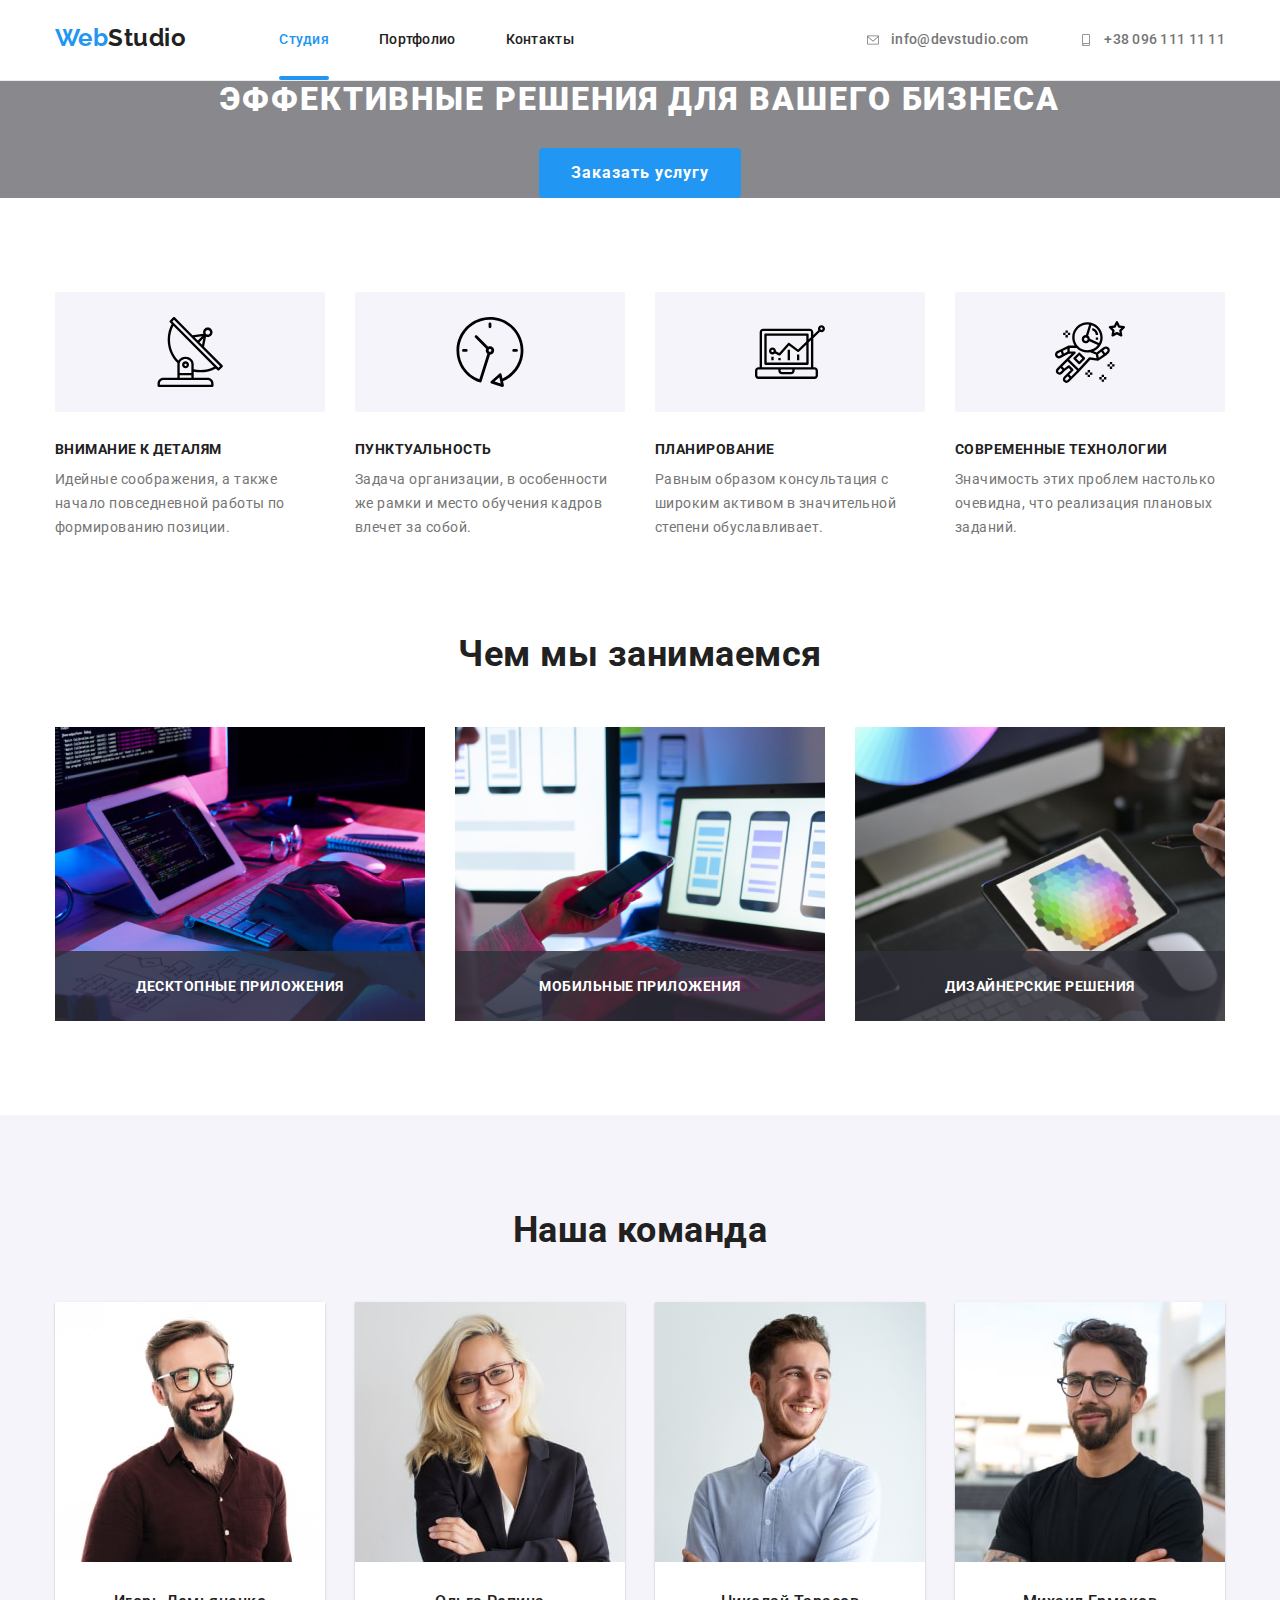
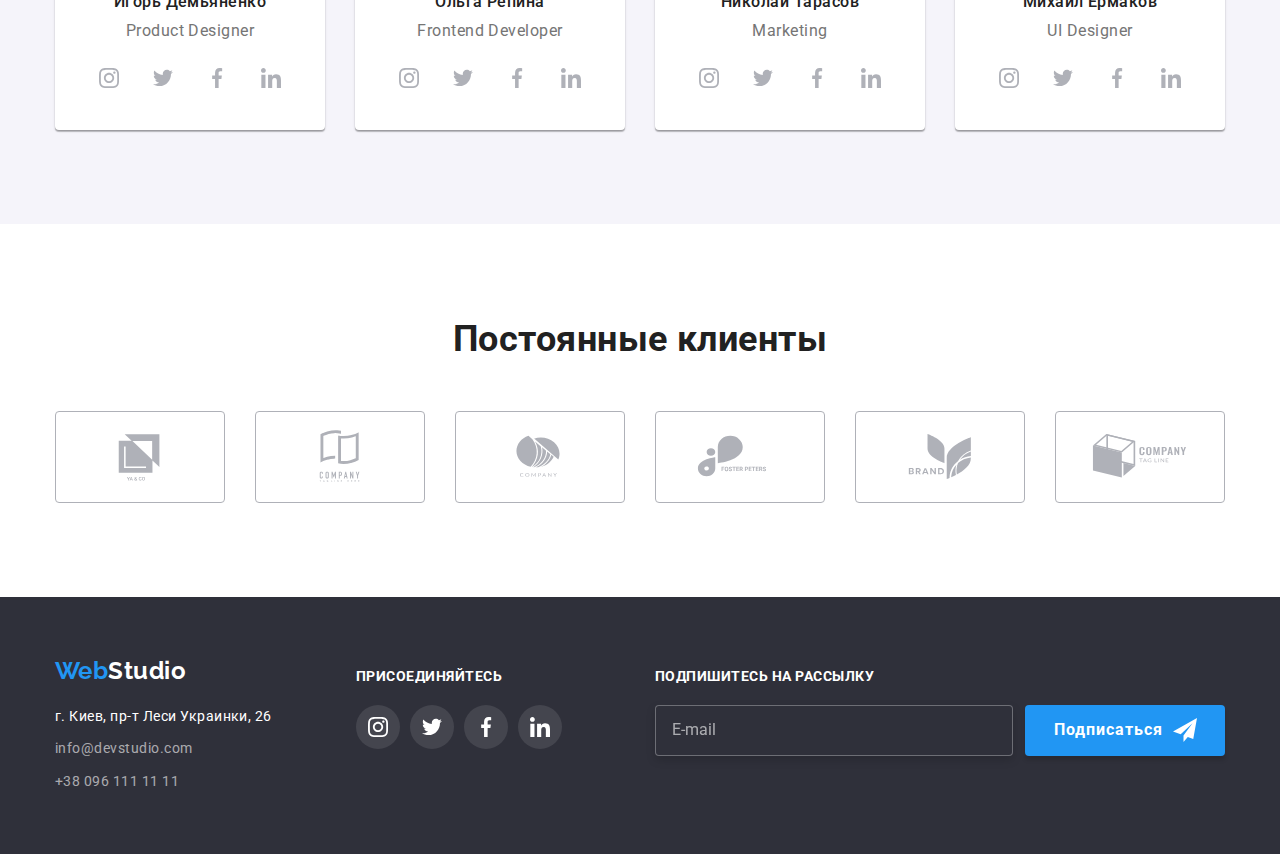
==== commit 854e1482: "сделаны отзывчивые изображения" ====
--- a/index.html
+++ b/index.html
@@ -194,19 +194,19 @@
                 <h2 class="section-titel">Чем мы занимаемся</h2>
                 <ul class="services__list">
                     <li class="services__item">
-                        <img class="photo-services" srcset="./images/services1-1x.jpg 1x, ./images/services1-2x.jpg 2x" src="./images/services1-1x.jpg" alt="Десктопные приложения" width="370">
+                        <img class="photo" srcset="./images/services1-1x.jpg 1x, ./images/services1-2x.jpg 2x" src="./images/services1-1x.jpg" alt="Десктопные приложения" width="370">
                         <div class="services__description">
                             <p class="services__text">Десктопные приложения</p>
                         </div>
                     </li>
                     <li class="services__item">
-                        <img class="photo-services" srcset="./images/services2-1x.jpg 1x, ./images/services2-2x.jpg 2x" src="./images/services2-1x.jpg" alt="Мобильные приложения" width="370">
+                        <img class="photo" srcset="./images/services2-1x.jpg 1x, ./images/services2-2x.jpg 2x" src="./images/services2-1x.jpg" alt="Мобильные приложения" width="370">
                         <div class="services__description">
                             <p class="services__text">Мобильные приложения</p>
                         </div>
                     </li>
                     <li class="services__item">
-                        <img class="photo-services" srcset="./images/services3-1x.jpg 1x, ./images/services3-2x.jpg 2x" src="./images/services3-1x.jpg" alt="Дизайнерские решения" width="370">
+                        <img class="photo" srcset="./images/services3-1x.jpg 1x, ./images/services3-2x.jpg 2x" src="./images/services3-1x.jpg" alt="Дизайнерские решения" width="370">
                         <div class="services__description">
                             <p class="services__text">Дизайнерские решения</p>
                         </div>
@@ -221,7 +221,13 @@
                 <h2 class="section-titel">Наша команда</h2>
                 <ul class="team-list">
                     <li class="team-list__item">
-                        <img class="photo-team" srcset="./images/igor-1x.jpg 1x, ./images/igor-2x.jpg 2x" src="./images/igor-1x.jpg" alt="Игорь Демьяненко">
+                        <img class="photo" 
+                            srcset="./images/igor270.jpg 270w, ./images/igor354.jpg 354w, ./images/igor450.jpg 450w, ./images/igor540.jpg 540w, ./images/igor708.jpg 708w, ./images/igor900.jpg 900w" 
+                            sizes="(min-width: 1200px) 270px, (min-width: 768px) 354px, (min-width: 480px) 450px, 100vw" 
+                            src="./images/igor270.jpg" 
+                            alt="Игорь Демьяненко"
+                            width="100%"
+                        >
                         <div class="information">
                             <h3 class="information__titel">Игорь Демьяненко</h3>
                             <p class="information__text">Product Designer</p>
@@ -258,7 +264,13 @@
                         </div>
                     </li>
                     <li class="team-list__item">
-                        <img class="photo-team" srcset="./images/olga-1x.jpg 1x, ./images/olga-2x.jpg 2x" src="./images/olga-1x.jpg" alt="Ольга Репина">
+                        <img class="photo" 
+                        srcset="./images/olga270.jpg 270w, ./images/olga354.jpg 354w, ./images/olga450.jpg 450w, ./images/olga540.jpg 540w, ./images/olga708.jpg 708w, ./images/olga900.jpg 900w" 
+                        sizes="(min-width: 1200px) 270px, (min-width: 768px) 354px, (min-width: 480px) 450px, 100vw" 
+                        src="./images/olga270.jpg" 
+                        alt="Ольга Репина"
+                        width="100%"
+                        >
                         <div class="information">
                             <h3 class="information__titel">Ольга Репина</h3>
                             <p class="information__text">Frontend Developer</p>
@@ -295,7 +307,13 @@
                         </div>
                     </li>
                     <li class="team-list__item">
-                        <img class="photo-team" srcset="./images/nikolai-1x.jpg 1x, ./images/nikolai-2x.jpg 2x" src="./images/nikolai-1x.jpg" alt="Николай Тарасов">
+                        <img class="photo" 
+                        srcset="./images/nikolai270.jpg 270w, ./images/nikolai354.jpg 354w, ./images/nikolai450.jpg 450w, ./images/nikolai540.jpg 540w, ./images/nikolai708.jpg 708w, ./images/nikolai900.jpg 900w" 
+                        sizes="(min-width: 1200px) 270px, (min-width: 768px) 354px, (min-width: 480px) 450px, 100vw" 
+                        src="./images/nikolai270.jpg" 
+                        alt="Николай Тарасов"
+                        width="100%"
+                        >
                         <div class="information">
                             <h3 class="information__titel">Николай Тарасов</h3>
                             <p class="information__text">Marketing</p>
@@ -332,7 +350,13 @@
                         </div>
                     </li>
                     <li class="team-list__item">
-                        <img class="photo-team" srcset="./images/mihail-1x.jpg 1x, ./images/mihail-2x.jpg 2x" src="./images/mihail-1x.jpg" alt="Михаил Ермаков">
+                        <img class="photo" 
+                        srcset="./images/mihail270.jpg 270w, ./images/mihail354.jpg 354w, ./images/mihail450.jpg 450w, ./images/mihail540.jpg 540w, ./images/mihail708.jpg 708w, ./images/mihail900.jpg 900w" 
+                        sizes="(min-width: 1200px) 270px, (min-width: 768px) 354px, (min-width: 480px) 450px, 100vw" 
+                        src="./images/mihail270.jpg" 
+                        alt="Михаил Ермаков"
+                        width="100%"
+                        >
                         <div class="information">
                             <h3 class="information__titel">Михаил Ермаков</h3>
                             <p class="information__text">UI Designer</p>
--- a/css/main.min.css
+++ b/css/main.min.css
@@ -1,2 +1,2 @@
-.site-nav,.contacts,.nav-menu,.contacts-mobile,.links-menu,.advantage__list,.services__list,.team-list,.filter,.examples{padding:0;margin:0;list-style:none}.visually-hidden{position:absolute;width:1px;height:1px;margin:-1px;border:0;padding:0;white-space:nowrap;-webkit-clip-path:inset(100%);clip-path:inset(100%);clip:rect(0 0 0 0);overflow:hidden}body{color:#212121;font-family:Roboto,sans-serif;letter-spacing:0.03em}.container{margin:0 auto;padding-left:15px;padding-right:15px}@media screen and (min-width: 480px){.container{width:480px}}@media screen and (min-width: 768px){.container{width:768px}}@media screen and (min-width: 1200px){.container{width:1200px}}.section-titel{margin-top:0;margin-bottom:30px;font-weight:700;font-size:28px;line-height:1.18;text-align:center}@media screen and (min-width: 1200px){.section-titel{margin-bottom:50px;font-size:36px;line-height:1.2}}.page-header{border-bottom:1px solid #ececec}.page-header__menu-btn{display:-webkit-inline-box;display:-ms-inline-flexbox;display:inline-flex;margin:10px 0;padding:0;border:transparent;background-color:transparent}@media screen and (min-width: 767px){.page-header__menu-btn{display:none}}.logo{display:block;padding-top:16px;padding-bottom:16px;color:#2196f3;font-family:Raleway,sans-serif;font-weight:700;font-size:24px;line-height:1.16;text-decoration:none}@media screen and (min-width: 768px){.logo{padding-top:26px;padding-bottom:26px}}@media screen and (min-width: 1200px){.logo{padding-top:24px;padding-bottom:25px;margin-right:93px}}.logo__text{color:#212121}.main-nav{display:-webkit-box;display:-ms-flexbox;display:flex}.page-header__nav{display:-webkit-box;display:-ms-flexbox;display:flex;-webkit-box-pack:justify;-ms-flex-pack:justify;justify-content:space-between}@media screen and (max-width: 767px){.page-header__nav{width:100%}}.site-nav{display:none}@media screen and (min-width: 768px){.site-nav{display:-webkit-box;display:-ms-flexbox;display:flex;margin-left:88px}.site-nav__item:not(:last-child){margin-right:50px}}@media screen and (min-width: 1200px){.site-nav{display:-webkit-box;display:-ms-flexbox;display:flex;margin-left:0}.site-nav__item:not(:last-child){margin-right:50px}}.site-nav__link{display:block;padding-top:32px;padding-bottom:32px;-webkit-transition:color 250ms cubic-bezier(0.4, 0, 0.2, 1);transition:color 250ms cubic-bezier(0.4, 0, 0.2, 1);color:#212121;font-weight:500;font-size:14px;line-height:1.14;letter-spacing:0.02em;text-decoration:none}.site-nav__link:hover,.site-nav__link:focus{color:#2196f3}.site-nav__link--current{position:relative;color:#2196f3}.site-nav__link--current::after{content:'';position:absolute;left:0;bottom:0;display:block;width:100%;height:4px;background-color:#2196f3;border-radius:2px}.contacts{display:none;margin-left:auto}@media screen and (min-width: 768px){.contacts{display:block;padding-top:21px;padding-bottom:21px}}@media screen and (min-width: 1200px){.contacts{display:-webkit-box;display:-ms-flexbox;display:flex;padding:0}}@media screen and (min-width: 768px){.contacts__item:not(:last-child){margin-bottom:10px}}@media screen and (min-width: 1200px){.contacts__item:not(:last-child){margin-right:50px;margin-bottom:0}}.contacts__link{display:-webkit-box;display:-ms-flexbox;display:flex;-webkit-box-align:center;-ms-flex-align:center;align-items:center;-webkit-transition:color 250ms cubic-bezier(0.4, 0, 0.2, 1);transition:color 250ms cubic-bezier(0.4, 0, 0.2, 1);font-weight:500;letter-spacing:0.02em;text-decoration:none;color:#757575;fill:#757575}.contacts__link:hover,.contacts__link:focus{color:#2196f3;fill:#2196f3}@media screen and (min-width: 768px){.contacts__link{font-size:12px;line-height:1.17}}@media screen and (min-width: 1200px){.contacts__link{padding-top:32px;padding-bottom:32px;font-size:14px;line-height:1.14}}.contacts__icon{-webkit-transition:fill 250ms cubic-bezier(0.4, 0, 0.2, 1);transition:fill 250ms cubic-bezier(0.4, 0, 0.2, 1)}@media screen and (min-width: 768px){.contacts__icon{width:14px;height:10px;margin-right:8px}}@media screen and (min-width: 1200px){.contacts__icon{width:16px;height:12px;margin-right:10px}}.mobile-menu{position:fixed;top:0;left:0;-webkit-transition:opacity 250ms cubic-bezier(0.4, 0, 0.2, 1);transition:opacity 250ms cubic-bezier(0.4, 0, 0.2, 1);width:100%;height:100%;overflow-y:scroll;background-color:#ffffff;-webkit-box-shadow:0px 4px 8px rgba(0,0,0,0.04),0px 2px 4px rgba(0,0,0,0.08),0px 1px 3px rgba(0,0,0,0.16);box-shadow:0px 4px 8px rgba(0,0,0,0.04),0px 2px 4px rgba(0,0,0,0.08),0px 1px 3px rgba(0,0,0,0.16);z-index:2}.mobile-menu.is-hidden{opacity:0;pointer-events:none;-webkit-transition:opacity 250ms cubic-bezier(0.4, 0, 0.2, 1);transition:opacity 250ms cubic-bezier(0.4, 0, 0.2, 1)}.menu-btn-close{position:absolute;top:10px;right:15px;margin:0;padding:0;border:none;background-color:transparent}.mobile-menu__container{padding:48px 40px}.nav-menu{display:block}.nav-menu__item{margin-bottom:32px}.nav-menu__item:last-child{margin-bottom:0}.nav-menu__link{font-weight:500;font-size:40px;line-height:1.17;letter-spacing:0.02em;text-decoration:none;color:#212121}.nav-menu__link--current{color:#2196f3}.contacts-mobile{display:block;margin-top:306px}.contacts-mobile__item{margin-bottom:32px}.contacts-mobile__item:last-child{margin-bottom:0}.contacts-mobile__tel-link{font-weight:500;font-size:34px;line-height:1.18;letter-spacing:0.02em;text-decoration:none;color:#2196f3}.contacts-mobile__mail-link{font-weight:500;font-size:24px;line-height:1.17;letter-spacing:0.02em;text-decoration:none;color:#757575}.links-menu{display:-webkit-box;display:-ms-flexbox;display:flex;margin-top:64px}.links-menu__item{margin-right:10px;padding-right:10px;border-right:1px solid rgba(33,33,33,0.2)}.links-menu__item:last-child{margin-right:0;padding-right:0;border-right:transparent}.links-menu__link{font-weight:500;font-size:18px;line-height:1.2;letter-spacing:0.02em;text-decoration:none;color:#2196f3}.hero{text-align:center;margin-left:auto;margin-right:auto;background-color:#c4c4c4;background-image:-webkit-gradient(linear, left top, right top, from(rgba(47,48,58,0.4)), to(rgba(47,48,58,0.4))),url(../images/bgh.jpg);background-image:linear-gradient(to right, rgba(47,48,58,0.4), rgba(47,48,58,0.4)),url(../images/bgh.jpg);background-repeat:no-repeat;background-position:center;background-size:cover}@media screen and (max-width: 767px){.hero{padding-top:118px;padding-bottom:118px;height:400px;max-width:767px}}.hero__titel{margin:0 auto 30px auto;color:#fff;font-weight:900;text-align:center;letter-spacing:0.06em;text-transform:uppercase}@media screen and (max-width: 767px){.hero__titel{max-width:360px;font-size:26px;line-height:1.61}}.hero__button{display:inline-block;border:transparent;padding:10px 32px;-webkit-transition:background-color 250ms cubic-bezier(0.4, 0, 0.2, 1);transition:background-color 250ms cubic-bezier(0.4, 0, 0.2, 1);border-radius:4px;background-color:#2196f3;color:#fff;font-weight:700;font-size:16px;line-height:1.9;letter-spacing:0.06em}.hero__button:hover,.hero__button:focus{background-color:#188ce8}.advantage{padding-top:60px;padding-bottom:60px}@media screen and (min-width: 1200px){.advantage{padding-top:94px;padding-bottom:0}}.advantage__list{display:block}@media screen and (min-width: 768px){.advantage__list{display:-webkit-box;display:-ms-flexbox;display:flex;-ms-flex-wrap:wrap;flex-wrap:wrap}}@media screen and (min-width: 1200px){.advantage__list{-ms-flex-wrap:nowrap;flex-wrap:nowrap}}@media screen and (min-width: 768px){.advantage__item{width:354px;margin-right:30px;margin-bottom:30px}}@media screen and (min-width: 768px) and (max-width: 1199px){.advantage__item:nth-child(2n){margin-right:0}.advantage__item:nth-last-child(-n+2){margin-bottom:0}}@media screen and (min-width: 1200px){.advantage__item{width:270px;margin-right:30px;margin-bottom:0}.advantage__item:nth-child(4n){margin-right:0}}.advantage__icon{display:-webkit-box;display:-ms-flexbox;display:flex;-webkit-box-pack:center;-ms-flex-pack:center;justify-content:center;-webkit-box-align:center;-ms-flex-align:center;align-items:center;height:120px;margin-bottom:30px;background-color:#f5f4fa}.advantage__titel{margin-top:0;margin-bottom:10px;font-weight:700;font-size:14px;line-height:1.14;text-transform:uppercase}@media screen and (max-width: 767px){.advantage__titel{text-align:center}}.advantage__text{margin-top:0;margin-bottom:0;color:#757575;font-size:14px;line-height:1.7}.backdrop{position:fixed;top:0;left:0;-webkit-transition:opacity 250ms cubic-bezier(0.4, 0, 0.2, 1);transition:opacity 250ms cubic-bezier(0.4, 0, 0.2, 1);width:100%;height:100%;background-color:rgba(0,0,0,0.2);z-index:1}.backdrop.is-hidden{opacity:0;pointer-events:none;-webkit-transition:opacity 250ms cubic-bezier(0.4, 0, 0.2, 1);transition:opacity 250ms cubic-bezier(0.4, 0, 0.2, 1)}.backdrop__modal{position:absolute;top:50%;left:50%;-webkit-transform:translate(-50%, -50%);transform:translate(-50%, -50%);height:609px;padding:40px 0;background:#fff;-webkit-box-shadow:0px 1px 3px rgba(0,0,0,0.12),0px 1px 1px rgba(0,0,0,0.14),0px 2px 1px rgba(0,0,0,0.2);box-shadow:0px 1px 3px rgba(0,0,0,0.12),0px 1px 1px rgba(0,0,0,0.14),0px 2px 1px rgba(0,0,0,0.2);border-radius:4px}@media screen and (max-width: 479px){.backdrop__modal{min-width:304px;max-width:450px;width:100%}}@media screen and (min-width: 480px){.backdrop__modal{width:450px}}@media screen and (min-width: 1200px){.backdrop__modal{width:528px;height:581px}}.backdrop__titel{display:block;margin:0 auto;font-weight:700;font-size:20px;text-align:center;color:#212121}@media screen and (min-width: 480px){.backdrop__titel{width:370px;line-height:1.5}}@media screen and (min-width: 1200px){.backdrop__titel{width:448px;line-height:1.15}}.close-btn{display:-webkit-box;display:-ms-flexbox;display:flex;-webkit-box-pack:center;-ms-flex-pack:center;justify-content:center;-webkit-box-align:center;-ms-flex-align:center;align-items:center;width:30px;height:30px;cursor:pointer;position:absolute;top:8px;right:8px;-webkit-transition:fill 250ms cubic-bezier(0.4, 0, 0.2, 1);transition:fill 250ms cubic-bezier(0.4, 0, 0.2, 1);padding:0;background-color:#fff;border:2px solid rgba(0,0,0,0.1);border-radius:50%}.close-btn:hover,.close-btn:focus{fill:#2196f3}.backdrop-form{display:-webkit-box;display:-ms-flexbox;display:flex;-webkit-box-orient:vertical;-webkit-box-direction:normal;-ms-flex-direction:column;flex-direction:column;margin:0 auto}@media screen and (max-width: 479px){.backdrop-form{padding:0 15px}}@media screen and (min-width: 480px){.backdrop-form{width:370px}}@media screen and (min-width: 1200px){.backdrop-form{width:448px}}.backdrop-form__field{display:-webkit-box;display:-ms-flexbox;display:flex;-webkit-box-orient:vertical;-webkit-box-direction:normal;-ms-flex-direction:column;flex-direction:column;margin-top:10px;position:relative}.backdrop-form__field:first-child{margin-top:12px}.backdrop-form__label{display:block;margin:0 0 4px 0;padding:0;font-size:12px;line-height:14px;letter-spacing:0.01em;color:#757575}.backdrop-form__input{width:100%;margin:0;padding:10px 10px 10px 42px;-webkit-transition:border-color 250ms cubic-bezier(0.4, 0, 0.2, 1);transition:border-color 250ms cubic-bezier(0.4, 0, 0.2, 1);color:#000000;border:1px solid rgba(33,33,33,0.2);border-radius:4px}.backdrop-form__input:focus{outline:none;border:1px solid #2196f3;cursor:pointer;fill:#2196f3}.backdrop-form__icon{position:absolute;left:12px;bottom:11px;-webkit-transition:fill 250ms cubic-bezier(0.4, 0, 0.2, 1);transition:fill 250ms cubic-bezier(0.4, 0, 0.2, 1);fill:#212121}.backdrop-form__input:focus+.backdrop-form__icon{fill:#2196f3}.backdrop-form__textarea{display:block;width:100%;height:120px;padding:12px 16px;margin:0;resize:none;cursor:pointer;-webkit-transition:border-color 250ms cubic-bezier(0.4, 0, 0.2, 1);transition:border-color 250ms cubic-bezier(0.4, 0, 0.2, 1);border:1px solid rgba(33,33,33,0.2);border-radius:4px;color:rgba(117,117,117,0.5)}.backdrop-form__textarea::-webkit-input-placeholder{font-size:12px;line-height:14px;letter-spacing:0.01em}.backdrop-form__textarea:-ms-input-placeholder{font-size:12px;line-height:14px;letter-spacing:0.01em}.backdrop-form__textarea::-ms-input-placeholder{font-size:12px;line-height:14px;letter-spacing:0.01em}.backdrop-form__textarea::placeholder{font-size:12px;line-height:14px;letter-spacing:0.01em}.backdrop-form__textarea:focus{outline:none;border:1px solid #2196f3}.checkbox{display:-webkit-box;display:-ms-flexbox;display:flex;-webkit-box-pack:center;-ms-flex-pack:center;justify-content:center;-webkit-box-align:center;-ms-flex-align:center;align-items:center;margin-top:20px}@media screen and (max-width: 1199px){.checkbox{height:15px}}.checkbox__input{position:absolute;width:1px;height:1px;margin:-1px;border:0;padding:0}.checkbox__icon{display:block;width:16px;height:15px;margin-right:8px;-webkit-transition:border-color 250ms cubic-bezier(0.4, 0, 0.2, 1),background-color 250ms cubic-bezier(0.4, 0, 0.2, 1);transition:border-color 250ms cubic-bezier(0.4, 0, 0.2, 1),background-color 250ms cubic-bezier(0.4, 0, 0.2, 1);border:2px solid #212121;border-radius:4px}.checkbox__input:checked+.checkbox__icon{background-color:#2196f3;background-image:url(../images/icon-check.svg);background-size:contain;background-origin:border-box;border-color:#2196f3}.checkbox__accept{letter-spacing:0.03em;color:#757575}@media screen and (max-width: 1199px){.checkbox__accept{height:14px;font-size:12px;line-height:1.66}}@media screen and (min-width: 1200px){.checkbox__accept{font-size:14px;line-height:24px}}.checkbox__conditions{color:#2196f3}.send-btn{display:block;padding:10px 55px;margin:30px auto 0;font-weight:700;font-size:16px;line-height:30px;text-align:center;letter-spacing:0.06em;border:transparent;cursor:pointer;-webkit-transition:background-color 250ms cubic-bezier(0.4, 0, 0.2, 1),-webkit-box-shadow 250ms cubic-bezier(0.4, 0, 0.2, 1);transition:background-color 250ms cubic-bezier(0.4, 0, 0.2, 1),-webkit-box-shadow 250ms cubic-bezier(0.4, 0, 0.2, 1);transition:background-color 250ms cubic-bezier(0.4, 0, 0.2, 1),box-shadow 250ms cubic-bezier(0.4, 0, 0.2, 1);transition:background-color 250ms cubic-bezier(0.4, 0, 0.2, 1),box-shadow 250ms cubic-bezier(0.4, 0, 0.2, 1),-webkit-box-shadow 250ms cubic-bezier(0.4, 0, 0.2, 1);background-color:#2196f3;color:#fff;border-radius:4px;-webkit-box-shadow:0px 4px 4px rgba(0,0,0,0.15);box-shadow:0px 4px 4px rgba(0,0,0,0.15)}.send-btn:hover{background-color:#188ce8;-webkit-box-shadow:0px 4px 4px rgba(0,0,0,0.15);box-shadow:0px 4px 4px rgba(0,0,0,0.15)}.services{padding-top:94px;padding-bottom:94px}@media screen and (max-width: 1199px){.services{display:none}}.services__list{display:-webkit-box;display:-ms-flexbox;display:flex;padding-top:0}.services__item{margin-right:30px;position:relative}.services__item:last-child{margin-right:0}.photo-services{display:block}.services__description{width:100%;position:absolute;left:0;bottom:0;text-align:center;background:rgba(47,48,58,0.8)}.services__text{margin:27px 0;font-weight:700;font-size:14px;line-height:16px;text-transform:uppercase;color:#fff}.team{padding-top:60px;padding-bottom:60px;background-color:#f5f4fa}@media screen and (min-width: 1200px){.team{padding-top:94px;padding-bottom:94px}}.team-list{display:-webkit-box;display:-ms-flexbox;display:flex;-ms-flex-wrap:wrap;flex-wrap:wrap}.team-list__item{max-width:450px;margin-bottom:30px;border-radius:0px 0px 4px 4px;-webkit-box-shadow:0px 1px 3px rgba(0,0,0,0.12),0px 1px 1px rgba(0,0,0,0.14),0px 2px 1px rgba(0,0,0,0.2);box-shadow:0px 1px 3px rgba(0,0,0,0.12),0px 1px 1px rgba(0,0,0,0.14),0px 2px 1px rgba(0,0,0,0.2);background-color:#fff}@media screen and (max-width: 767px){.team-list__item:last-child{margin-bottom:0}}@media screen and (min-width: 768px){.team-list__item{width:354px;margin-right:30px}}@media screen and (min-width: 768px) and (max-width: 1199px){.team-list__item:nth-child(2n){margin-right:0}.team-list__item:nth-last-child(-n+2){margin-bottom:0}}@media screen and (min-width: 1200px){.team-list__item{width:270px;margin-bottom:0}.team-list__item:last-child{margin-right:0}}.photo-team{display:block}@media screen and (max-width: 479px){.photo-team{width:100%}}@media screen and (min-width: 480px){.photo-team{width:450px}}@media screen and (min-width: 768px){.photo-team{width:354px}}@media screen and (min-width: 1200px){.photo-team{width:270px}}.information{padding-top:30px}@media screen and (min-width: 1200px){.information{padding-bottom:30px}}.information__titel{margin-top:0;margin-bottom:10px;font-weight:500;font-size:16px;line-height:1.2;text-align:center}.information__text{margin-top:0;margin-bottom:0;color:#757575;font-size:16px;line-height:1.2;text-align:center}.social-networks{display:-webkit-box;display:-ms-flexbox;display:flex;-webkit-box-pack:center;-ms-flex-pack:center;justify-content:center;margin-top:16px;padding:0 0 24px 0;-webkit-box-align:center;-ms-flex-align:center;align-items:center}@media screen and (min-width: 1200px){.social-networks{padding:0}}.social-networks__item{display:-webkit-box;display:-ms-flexbox;display:flex;-webkit-box-align:center;-ms-flex-align:center;align-items:center;list-style:none;margin-right:10px;min-height:44px;min-width:44px;border-radius:50%}.social-networks__item:last-child{margin-right:0}.social-networks__link{display:-webkit-box;display:-ms-flexbox;display:flex;-webkit-box-pack:center;-ms-flex-pack:center;justify-content:center;-webkit-box-align:center;-ms-flex-align:center;align-items:center;min-height:44px;min-width:44px;-webkit-transition:fill 250ms cubic-bezier(0.4, 0, 0.2, 1),background-color 250ms cubic-bezier(0.4, 0, 0.2, 1);transition:fill 250ms cubic-bezier(0.4, 0, 0.2, 1),background-color 250ms cubic-bezier(0.4, 0, 0.2, 1);border-radius:50%;fill:#afb1b8}.social-networks__link:hover,.social-networks__link:focus{background-color:#2196f3;fill:#fff}.regular-customers{padding-top:60px;padding-bottom:60px}@media screen and (min-width: 1200px){.regular-customers{padding-top:94px;padding-bottom:94px}}.customers-list{display:-webkit-box;display:-ms-flexbox;display:flex;-ms-flex-wrap:wrap;flex-wrap:wrap;margin:0;padding:0;list-style-type:none}@media screen and (min-width: 1200px){.customers-list{-ms-flex-wrap:nowrap;flex-wrap:nowrap}}.customers-list__item{display:-webkit-box;display:-ms-flexbox;display:flex;width:calc((100% - 30px) / 2);height:92px;margin-right:30px;margin-bottom:30px;padding:0;-webkit-transition:border 250ms cubic-bezier(0.4, 0, 0.2, 1);transition:border 250ms cubic-bezier(0.4, 0, 0.2, 1);border:1px solid #afb1b8;border-radius:4px}.customers-list__item:hover,.customers-list__item:focus{border:1px solid #2196f3}@media screen and (min-width: 480px){.customers-list__item{width:210px;margin-right:30px;margin-bottom:30px}}@media screen and (max-width: 767px){.customers-list__item:nth-child(2n){margin-right:0}.customers-list__item:nth-last-child(-n+2){margin-bottom:0}}@media screen and (min-width: 768px){.customers-list__item{width:226px}}@media screen and (min-width: 768px) and (max-width: 1199px){.customers-list__item:nth-child(3n){margin-right:0}.customers-list__item:nth-last-child(-n+3){margin-bottom:0}}@media screen and (min-width: 1200px){.customers-list__item{width:170px;margin-bottom:0}.customers-list__item:last-child{margin-right:0}}.customers-list__link{display:-webkit-box;display:-ms-flexbox;display:flex;-webkit-box-pack:center;-ms-flex-pack:center;justify-content:center;-webkit-box-align:center;-ms-flex-align:center;align-items:center;width:100%;height:100%;-webkit-transition:fill 250ms cubic-bezier(0.4, 0, 0.2, 1);transition:fill 250ms cubic-bezier(0.4, 0, 0.2, 1);border-radius:4px;fill:#afb1b8}.customers-list__link:hover,.customers-list__link:focus{fill:#2196f3}.footer{padding-top:60px;padding-bottom:60px;background-color:#2f303a}.footer-container{-ms-flex-line-pack:baseline;align-content:baseline;margin:0 auto;padding-left:15px;padding-right:15px}@media screen and (min-width: 480px){.footer-container{width:480px}}@media screen and (min-width: 768px){.footer-container{display:-webkit-box;display:-ms-flexbox;display:flex;width:768px;-ms-flex-wrap:wrap;flex-wrap:wrap}}@media screen and (min-width: 1200px){.footer-container{display:-webkit-box;display:-ms-flexbox;display:flex;width:1200px;-ms-flex-wrap:nowrap;flex-wrap:nowrap}}.contacts-container{width:231px}@media screen and (max-width: 767px){.contacts-container{text-align:center;margin:0 auto}}@media screen and (min-width: 768px) and (max-width: 1199px){.contacts-container{text-align:center;margin:0 auto;margin-left:76px}}@media screen and (min-width: 1200px){.contacts-container{margin-right:70px}}.logo--footer{margin:0 0 20px 0;padding:0}.logo__text--white{color:#fff}.address{color:#fff;font-size:14px;line-height:1.7;font-style:normal}@media screen and (max-width: 767px){.address{margin-bottom:60px}}.address__text{margin:0 0 9px 0}@media screen and (max-width: 767px){.address__text{margin-bottom:8px}}@media screen and (min-width: 768px){.address__text{margin-bottom:8px}}.address__link{display:block;margin:0;-webkit-transition:color 250ms cubic-bezier(0.4, 0, 0.2, 1);transition:color 250ms cubic-bezier(0.4, 0, 0.2, 1);color:rgba(255,255,255,0.6);text-decoration:none}.address__link:hover,.address__link:focus{color:#f5f4fa}.address__link:last-child{margin-bottom:0}@media screen and (max-width: 767px){.address__link{margin-bottom:8px}}@media screen and (min-width: 768px){.address__link{margin-bottom:8px}}@media screen and (min-width: 1200px){.address__link{margin-bottom:9px}}@media screen and (max-width: 767px){.footer-social-container{display:-webkit-box;display:-ms-flexbox;display:flex;-webkit-box-orient:vertical;-webkit-box-direction:normal;-ms-flex-direction:column;flex-direction:column;width:206px;margin:0 auto}}@media screen and (min-width: 768px) and (max-width: 1199px){.footer-social-container{display:-webkit-box;display:-ms-flexbox;display:flex;-webkit-box-orient:vertical;-webkit-box-direction:normal;-ms-flex-direction:column;flex-direction:column;width:206px;margin-right:89px;padding-top:5px}}.join-text{font-weight:700;font-size:14px;line-height:1.14;text-transform:uppercase;color:#fff}@media screen and (max-width: 767px){.join-text{margin:0 0 20px 0;text-align:center}}@media screen and (min-width: 768px){.join-text{margin:0 0 20px 0;text-align:center}}@media screen and (min-width: 1200px){.join-text{margin:12px 0 20px 0;text-align:left}}@media screen and (max-width: 767px){.social-networks--footer{margin:0 0 60px 0;padding:0}}@media screen and (min-width: 768px){.social-networks--footer{margin:0;padding:0}}@media screen and (min-width: 1200px){.social-networks--footer{margin:0 93px 0 0}}.social-networks__item:last-child{margin-right:0}.social-networks__item--dark{background:rgba(255,255,255,0.1)}.social-networks__link--white{fill:#fff}@media screen and (max-width: 767px){.join-container{max-width:450px;margin:0 auto}}@media screen and (min-width: 768px) and (max-width: 1199px){.join-container{width:450px;margin:0 auto;padding-top:60px}}@media screen and (min-width: 1200px){.join-container{display:inline-block;width:570px}}.footer-form{display:-webkit-box;display:-ms-flexbox;display:flex}@media screen and (max-width: 767px){.footer-form{-webkit-box-orient:vertical;-webkit-box-direction:normal;-ms-flex-direction:column;flex-direction:column}}@media screen and (max-width: 1199px){.footer-form{-webkit-box-orient:vertical;-webkit-box-direction:normal;-ms-flex-direction:column;flex-direction:column}}.footer-form__input{padding:15px 16px;margin:0;border:1px solid rgba(255,255,255,0.3);border-radius:4px;-webkit-transition:250ms cubic-bezier(0.4, 0, 0.2, 1);transition:250ms cubic-bezier(0.4, 0, 0.2, 1);color:#fff;background-color:#2f303a;-webkit-filter:drop-shadow(0px 4px 4px rgba(0,0,0,0.15));filter:drop-shadow(0px 4px 4px rgba(0,0,0,0.15))}.footer-form__input::-webkit-input-placeholder{font-size:16px;line-height:1.25;color:rgba(255,255,255,0.6)}.footer-form__input:-ms-input-placeholder{font-size:16px;line-height:1.25;color:rgba(255,255,255,0.6)}.footer-form__input::-ms-input-placeholder{font-size:16px;line-height:1.25;color:rgba(255,255,255,0.6)}.footer-form__input::placeholder{font-size:16px;line-height:1.25;color:rgba(255,255,255,0.6)}.footer-form__input:focus{outline:none;border:1px solid #2196f3;cursor:pointer}@media screen and (max-width: 767px){.footer-form__input{margin-bottom:20px}}@media screen and (min-width: 768px) and (max-width: 1199px){.footer-form__input{width:100%;margin-bottom:20px}}@media screen and (min-width: 1200px){.footer-form__input{width:358px;margin-right:12px}}.mailing-btn{width:200px;padding:10px 29px;margin:0;font-weight:700;font-size:16px;line-height:1.9;-webkit-box-align:center;-ms-flex-align:center;align-items:center;text-align:start;letter-spacing:0.06em;cursor:pointer;background-color:#2196f3;color:#fff;-webkit-box-shadow:0px 4px 4px rgba(0,0,0,0.15);box-shadow:0px 4px 4px rgba(0,0,0,0.15);border:transparent;border-radius:4px;background-image:url(../images/icon-send.svg);background-repeat:no-repeat;background-position:148px 13px}@media screen and (max-width: 767px){.mailing-btn{margin:0 auto}}@media screen and (max-width: 1199px){.mailing-btn{margin:0 auto}}.works-section{display:-webkit-box;display:-ms-flexbox;display:flex;-ms-flex-wrap:wrap;flex-wrap:wrap;margin-left:auto;margin-right:auto}@media screen and (max-width: 767px){.works-section{padding-top:60px;padding-bottom:60px}}@media screen and (min-width: 768px){.works-section{padding-top:60px;padding-bottom:60px}}@media screen and (min-width: 1200px){.works-section{padding-top:94px;padding-bottom:94px}}.container-portfolio{display:-webkit-box;display:-ms-flexbox;display:flex;-ms-flex-wrap:wrap;flex-wrap:wrap;padding-left:15px;padding-right:15px;margin-left:auto;margin-right:auto}@media screen and (min-width: 480px){.container-portfolio{width:480px}}@media screen and (min-width: 768px){.container-portfolio{width:768px}}@media screen and (min-width: 1200px){.container-portfolio{width:1200px}}.filter{display:-webkit-box;display:-ms-flexbox;display:flex;-ms-flex-wrap:wrap;flex-wrap:wrap;margin-bottom:40px;margin-left:auto;margin-right:auto}@media screen and (min-width: 768px){.filter{margin-bottom:30px}}@media screen and (min-width: 1200px){.filter{margin-bottom:50px}}.filter__item{margin-right:8px}@media screen and (max-width: 767px){.filter__item{padding-bottom:15px}}.filter__item:last-child{margin-right:0}@media screen and (max-width: 767px){.filter__item:nth-last-child(-n+2){padding-bottom:0px}}.filter__button{padding:6px 22px;border-radius:4px;border:transparent;-webkit-transition:background-color 250ms cubic-bezier(0.4, 0, 0.2, 1),color 250ms cubic-bezier(0.4, 0, 0.2, 1),-webkit-box-shadow 250ms cubic-bezier(0.4, 0, 0.2, 1);transition:background-color 250ms cubic-bezier(0.4, 0, 0.2, 1),color 250ms cubic-bezier(0.4, 0, 0.2, 1),-webkit-box-shadow 250ms cubic-bezier(0.4, 0, 0.2, 1);transition:box-shadow 250ms cubic-bezier(0.4, 0, 0.2, 1),background-color 250ms cubic-bezier(0.4, 0, 0.2, 1),color 250ms cubic-bezier(0.4, 0, 0.2, 1);transition:box-shadow 250ms cubic-bezier(0.4, 0, 0.2, 1),background-color 250ms cubic-bezier(0.4, 0, 0.2, 1),color 250ms cubic-bezier(0.4, 0, 0.2, 1),-webkit-box-shadow 250ms cubic-bezier(0.4, 0, 0.2, 1);font-weight:500;font-size:16px;line-height:1.6;text-align:center;cursor:pointer;background-color:#f5f4fa;color:#212121}.filter__button:hover,.filter__button:focus{background-color:#2196f3;color:#fff;-webkit-box-shadow:0px 3px 1px rgba(0,0,0,0.1),0px 1px 2px rgba(0,0,0,0.08),0px 2px 2px rgba(0,0,0,0.12);box-shadow:0px 3px 1px rgba(0,0,0,0.1),0px 1px 2px rgba(0,0,0,0.08),0px 2px 2px rgba(0,0,0,0.12)}.examples{display:block}@media screen and (max-width: 479px){.examples{margin:0 auto}}@media screen and (min-width: 768px){.examples{display:-webkit-box;display:-ms-flexbox;display:flex;-ms-flex-wrap:wrap;flex-wrap:wrap}}.examples__item{margin-bottom:30px}@media screen and (max-width: 479px){.examples__item{min-width:290px;width:100%}}@media screen and (min-width: 480px){.examples__item{width:450px}.examples__item:last-child{margin-bottom:0}}@media screen and (min-width: 768px){.examples__item{width:354px;margin-right:30px}}@media screen and (min-width: 768px) and (max-width: 1199px){.examples__item:nth-child(2n){margin-right:0}.examples__item:nth-last-child(-n+2){margin-bottom:0}}@media screen and (min-width: 1200px){.examples__item{width:370px}.examples__item:nth-child(3n){margin-right:0}.examples__item:nth-last-child(-n+3){margin-bottom:0}}.examples__link{display:block;position:relative;-webkit-transition:color 250ms cubic-bezier(0.4, 0, 0.2, 1),-webkit-box-shadow 250ms cubic-bezier(0.4, 0, 0.2, 1);transition:color 250ms cubic-bezier(0.4, 0, 0.2, 1),-webkit-box-shadow 250ms cubic-bezier(0.4, 0, 0.2, 1);transition:color 250ms cubic-bezier(0.4, 0, 0.2, 1),box-shadow 250ms cubic-bezier(0.4, 0, 0.2, 1);transition:color 250ms cubic-bezier(0.4, 0, 0.2, 1),box-shadow 250ms cubic-bezier(0.4, 0, 0.2, 1),-webkit-box-shadow 250ms cubic-bezier(0.4, 0, 0.2, 1);color:#212121;text-decoration:none;overflow:hidden}.examples__link:hover,.examples__link:focus{-webkit-box-shadow:0px 1px 1px rgba(0,0,0,0.12),0px 4px 4px rgba(0,0,0,0.06),1px 4px 6px rgba(0,0,0,0.16);box-shadow:0px 1px 1px rgba(0,0,0,0.12),0px 4px 4px rgba(0,0,0,0.06),1px 4px 6px rgba(0,0,0,0.16)}.examples__link:hover .examples__container,.examples__link:focus .examples__container{-webkit-transform:translateY(0);transform:translateY(0)}.photo-examples{display:block;height:294px}@media screen and (max-width: 479px){.photo-examples{width:100%}}@media screen and (min-width: 480px){.photo-examples{width:450px}}@media screen and (min-width: 768px){.photo-examples{width:354px}}@media screen and (min-width: 1200px){.photo-examples{width:370px}}.examples__container{width:100%;height:294px;margin:0 0 0 0;position:absolute;left:0;top:0;-webkit-transform:translateY(101%);transform:translateY(101%);-webkit-transition:-webkit-transform 250ms cubic-bezier(0.4, 0, 0.2, 1);transition:-webkit-transform 250ms cubic-bezier(0.4, 0, 0.2, 1);transition:transform 250ms cubic-bezier(0.4, 0, 0.2, 1);transition:transform 250ms cubic-bezier(0.4, 0, 0.2, 1), -webkit-transform 250ms cubic-bezier(0.4, 0, 0.2, 1);background:rgba(33,150,243,0.9)}.examples__description{margin:0;padding:77px 24px;font-size:18px;line-height:28px;color:#fff}@media screen and (min-width: 768px){.examples__description{padding:49px 24px 77px 24px}}@media screen and (min-width: 1200px){.examples__description{padding:63px 24px}}.examples__info{padding:20px 24px;border:1px solid #eeeeee;border-top:transparent;position:relative;z-index:1;background-color:#fff}@media screen and (min-width: 768px) and (max-width: 1199px){.examples__info--height{height:147.4px}}.examples__titel{margin:0 0 4px 0;font-weight:700;font-size:18px;line-height:2;letter-spacing:0.06em}.examples__text{margin:0;color:#757575;font-size:16px;line-height:1.9}
+.site-nav,.contacts,.nav-menu,.contacts-mobile,.links-menu,.advantage__list,.services__list,.team-list,.filter,.examples{padding:0;margin:0;list-style:none}.visually-hidden{position:absolute;width:1px;height:1px;margin:-1px;border:0;padding:0;white-space:nowrap;-webkit-clip-path:inset(100%);clip-path:inset(100%);clip:rect(0 0 0 0);overflow:hidden}body{color:#212121;font-family:Roboto,sans-serif;letter-spacing:0.03em}.container{margin:0 auto;padding-left:15px;padding-right:15px}@media screen and (min-width: 480px){.container{width:480px}}@media screen and (min-width: 768px){.container{width:768px}}@media screen and (min-width: 1200px){.container{width:1200px}}.section-titel{margin-top:0;margin-bottom:30px;font-weight:700;font-size:28px;line-height:1.18;text-align:center}@media screen and (min-width: 1200px){.section-titel{margin-bottom:50px;font-size:36px;line-height:1.2}}.photo{display:block}.page-header{border-bottom:1px solid #ececec}.page-header__menu-btn{display:-webkit-inline-box;display:-ms-inline-flexbox;display:inline-flex;margin:10px 0;padding:0;border:transparent;background-color:transparent}@media screen and (min-width: 767px){.page-header__menu-btn{display:none}}.logo{display:block;padding-top:16px;padding-bottom:16px;color:#2196f3;font-family:Raleway,sans-serif;font-weight:700;font-size:24px;line-height:1.16;text-decoration:none}@media screen and (min-width: 768px){.logo{padding-top:26px;padding-bottom:26px}}@media screen and (min-width: 1200px){.logo{padding-top:24px;padding-bottom:25px;margin-right:93px}}.logo__text{color:#212121}.main-nav{display:-webkit-box;display:-ms-flexbox;display:flex}.page-header__nav{display:-webkit-box;display:-ms-flexbox;display:flex;-webkit-box-pack:justify;-ms-flex-pack:justify;justify-content:space-between}@media screen and (max-width: 767px){.page-header__nav{width:100%}}.site-nav{display:none}@media screen and (min-width: 768px){.site-nav{display:-webkit-box;display:-ms-flexbox;display:flex;margin-left:88px}.site-nav__item:not(:last-child){margin-right:50px}}@media screen and (min-width: 1200px){.site-nav{display:-webkit-box;display:-ms-flexbox;display:flex;margin-left:0}.site-nav__item:not(:last-child){margin-right:50px}}.site-nav__link{display:block;padding-top:32px;padding-bottom:32px;-webkit-transition:color 250ms cubic-bezier(0.4, 0, 0.2, 1);transition:color 250ms cubic-bezier(0.4, 0, 0.2, 1);color:#212121;font-weight:500;font-size:14px;line-height:1.14;letter-spacing:0.02em;text-decoration:none}.site-nav__link:hover,.site-nav__link:focus{color:#2196f3}.site-nav__link--current{position:relative;color:#2196f3}.site-nav__link--current::after{content:'';position:absolute;left:0;bottom:0;display:block;width:100%;height:4px;background-color:#2196f3;border-radius:2px}.contacts{display:none;margin-left:auto}@media screen and (min-width: 768px){.contacts{display:block;padding-top:21px;padding-bottom:21px}}@media screen and (min-width: 1200px){.contacts{display:-webkit-box;display:-ms-flexbox;display:flex;padding:0}}@media screen and (min-width: 768px){.contacts__item:not(:last-child){margin-bottom:10px}}@media screen and (min-width: 1200px){.contacts__item:not(:last-child){margin-right:50px;margin-bottom:0}}.contacts__link{display:-webkit-box;display:-ms-flexbox;display:flex;-webkit-box-align:center;-ms-flex-align:center;align-items:center;-webkit-transition:color 250ms cubic-bezier(0.4, 0, 0.2, 1);transition:color 250ms cubic-bezier(0.4, 0, 0.2, 1);font-weight:500;letter-spacing:0.02em;text-decoration:none;color:#757575;fill:#757575}.contacts__link:hover,.contacts__link:focus{color:#2196f3;fill:#2196f3}@media screen and (min-width: 768px){.contacts__link{font-size:12px;line-height:1.17}}@media screen and (min-width: 1200px){.contacts__link{padding-top:32px;padding-bottom:32px;font-size:14px;line-height:1.14}}.contacts__icon{-webkit-transition:fill 250ms cubic-bezier(0.4, 0, 0.2, 1);transition:fill 250ms cubic-bezier(0.4, 0, 0.2, 1)}@media screen and (min-width: 768px){.contacts__icon{width:14px;height:10px;margin-right:8px}}@media screen and (min-width: 1200px){.contacts__icon{width:16px;height:12px;margin-right:10px}}.mobile-menu{position:fixed;top:0;left:0;-webkit-transition:opacity 250ms cubic-bezier(0.4, 0, 0.2, 1);transition:opacity 250ms cubic-bezier(0.4, 0, 0.2, 1);width:100%;height:100%;overflow-y:scroll;background-color:#ffffff;-webkit-box-shadow:0px 4px 8px rgba(0,0,0,0.04),0px 2px 4px rgba(0,0,0,0.08),0px 1px 3px rgba(0,0,0,0.16);box-shadow:0px 4px 8px rgba(0,0,0,0.04),0px 2px 4px rgba(0,0,0,0.08),0px 1px 3px rgba(0,0,0,0.16);z-index:2}.mobile-menu.is-hidden{opacity:0;pointer-events:none;-webkit-transition:opacity 250ms cubic-bezier(0.4, 0, 0.2, 1);transition:opacity 250ms cubic-bezier(0.4, 0, 0.2, 1)}.menu-btn-close{position:absolute;top:10px;right:15px;margin:0;padding:0;border:none;background-color:transparent}.mobile-menu__container{padding:48px 40px}.nav-menu{display:block}.nav-menu__item{margin-bottom:32px}.nav-menu__item:last-child{margin-bottom:0}.nav-menu__link{font-weight:500;font-size:40px;line-height:1.17;letter-spacing:0.02em;text-decoration:none;color:#212121}.nav-menu__link--current{color:#2196f3}.contacts-mobile{display:block;margin-top:306px}.contacts-mobile__item{margin-bottom:32px}.contacts-mobile__item:last-child{margin-bottom:0}.contacts-mobile__tel-link{font-weight:500;font-size:34px;line-height:1.18;letter-spacing:0.02em;text-decoration:none;color:#2196f3}.contacts-mobile__mail-link{font-weight:500;font-size:24px;line-height:1.17;letter-spacing:0.02em;text-decoration:none;color:#757575}.links-menu{display:-webkit-box;display:-ms-flexbox;display:flex;margin-top:64px}.links-menu__item{margin-right:10px;padding-right:10px;border-right:1px solid rgba(33,33,33,0.2)}.links-menu__item:last-child{margin-right:0;padding-right:0;border-right:transparent}.links-menu__link{font-weight:500;font-size:18px;line-height:1.2;letter-spacing:0.02em;text-decoration:none;color:#2196f3}.hero{text-align:center;margin-left:auto;margin-right:auto;background-color:#c4c4c4;background-image:-webkit-gradient(linear, left top, right top, from(rgba(47,48,58,0.4)), to(rgba(47,48,58,0.4))),url(../images/bgh.jpg);background-image:linear-gradient(to right, rgba(47,48,58,0.4), rgba(47,48,58,0.4)),url(../images/bgh.jpg);background-repeat:no-repeat;background-position:center;background-size:cover}@media screen and (max-width: 767px){.hero{padding-top:118px;padding-bottom:118px;height:400px;max-width:767px}}.hero__titel{margin:0 auto 30px auto;color:#fff;font-weight:900;text-align:center;letter-spacing:0.06em;text-transform:uppercase}@media screen and (max-width: 767px){.hero__titel{max-width:360px;font-size:26px;line-height:1.61}}.hero__button{display:inline-block;border:transparent;padding:10px 32px;-webkit-transition:background-color 250ms cubic-bezier(0.4, 0, 0.2, 1);transition:background-color 250ms cubic-bezier(0.4, 0, 0.2, 1);border-radius:4px;background-color:#2196f3;color:#fff;font-weight:700;font-size:16px;line-height:1.9;letter-spacing:0.06em}.hero__button:hover,.hero__button:focus{background-color:#188ce8}.advantage{padding-top:60px;padding-bottom:60px}@media screen and (min-width: 1200px){.advantage{padding-top:94px;padding-bottom:0}}.advantage__list{display:block}@media screen and (min-width: 768px){.advantage__list{display:-webkit-box;display:-ms-flexbox;display:flex;-ms-flex-wrap:wrap;flex-wrap:wrap}}@media screen and (min-width: 1200px){.advantage__list{-ms-flex-wrap:nowrap;flex-wrap:nowrap}}@media screen and (min-width: 768px){.advantage__item{width:354px;margin-right:30px;margin-bottom:30px}}@media screen and (min-width: 768px) and (max-width: 1199px){.advantage__item:nth-child(2n){margin-right:0}.advantage__item:nth-last-child(-n+2){margin-bottom:0}}@media screen and (min-width: 1200px){.advantage__item{width:270px;margin-right:30px;margin-bottom:0}.advantage__item:nth-child(4n){margin-right:0}}.advantage__icon{display:-webkit-box;display:-ms-flexbox;display:flex;-webkit-box-pack:center;-ms-flex-pack:center;justify-content:center;-webkit-box-align:center;-ms-flex-align:center;align-items:center;height:120px;margin-bottom:30px;background-color:#f5f4fa}.advantage__titel{margin-top:0;margin-bottom:10px;font-weight:700;font-size:14px;line-height:1.14;text-transform:uppercase}@media screen and (max-width: 767px){.advantage__titel{text-align:center}}.advantage__text{margin-top:0;margin-bottom:0;color:#757575;font-size:14px;line-height:1.7}.backdrop{position:fixed;top:0;left:0;-webkit-transition:opacity 250ms cubic-bezier(0.4, 0, 0.2, 1);transition:opacity 250ms cubic-bezier(0.4, 0, 0.2, 1);width:100%;height:100%;background-color:rgba(0,0,0,0.2);z-index:1}.backdrop.is-hidden{opacity:0;pointer-events:none;-webkit-transition:opacity 250ms cubic-bezier(0.4, 0, 0.2, 1);transition:opacity 250ms cubic-bezier(0.4, 0, 0.2, 1)}.backdrop__modal{position:absolute;top:50%;left:50%;-webkit-transform:translate(-50%, -50%);transform:translate(-50%, -50%);height:609px;padding:40px 0;background:#fff;-webkit-box-shadow:0px 1px 3px rgba(0,0,0,0.12),0px 1px 1px rgba(0,0,0,0.14),0px 2px 1px rgba(0,0,0,0.2);box-shadow:0px 1px 3px rgba(0,0,0,0.12),0px 1px 1px rgba(0,0,0,0.14),0px 2px 1px rgba(0,0,0,0.2);border-radius:4px}@media screen and (max-width: 479px){.backdrop__modal{min-width:304px;max-width:450px;width:100%}}@media screen and (min-width: 480px){.backdrop__modal{width:450px}}@media screen and (min-width: 1200px){.backdrop__modal{width:528px;height:581px}}.backdrop__titel{display:block;margin:0 auto;font-weight:700;font-size:20px;text-align:center;color:#212121}@media screen and (min-width: 480px){.backdrop__titel{width:370px;line-height:1.5}}@media screen and (min-width: 1200px){.backdrop__titel{width:448px;line-height:1.15}}.close-btn{display:-webkit-box;display:-ms-flexbox;display:flex;-webkit-box-pack:center;-ms-flex-pack:center;justify-content:center;-webkit-box-align:center;-ms-flex-align:center;align-items:center;width:30px;height:30px;cursor:pointer;position:absolute;top:8px;right:8px;-webkit-transition:fill 250ms cubic-bezier(0.4, 0, 0.2, 1);transition:fill 250ms cubic-bezier(0.4, 0, 0.2, 1);padding:0;background-color:#fff;border:2px solid rgba(0,0,0,0.1);border-radius:50%}.close-btn:hover,.close-btn:focus{fill:#2196f3}.backdrop-form{display:-webkit-box;display:-ms-flexbox;display:flex;-webkit-box-orient:vertical;-webkit-box-direction:normal;-ms-flex-direction:column;flex-direction:column;margin:0 auto}@media screen and (max-width: 479px){.backdrop-form{padding:0 15px}}@media screen and (min-width: 480px){.backdrop-form{width:370px}}@media screen and (min-width: 1200px){.backdrop-form{width:448px}}.backdrop-form__field{display:-webkit-box;display:-ms-flexbox;display:flex;-webkit-box-orient:vertical;-webkit-box-direction:normal;-ms-flex-direction:column;flex-direction:column;margin-top:10px;position:relative}.backdrop-form__field:first-child{margin-top:12px}.backdrop-form__label{display:block;margin:0 0 4px 0;padding:0;font-size:12px;line-height:14px;letter-spacing:0.01em;color:#757575}.backdrop-form__input{width:100%;margin:0;padding:10px 10px 10px 42px;-webkit-transition:border-color 250ms cubic-bezier(0.4, 0, 0.2, 1);transition:border-color 250ms cubic-bezier(0.4, 0, 0.2, 1);color:#000000;border:1px solid rgba(33,33,33,0.2);border-radius:4px}.backdrop-form__input:focus{outline:none;border:1px solid #2196f3;cursor:pointer;fill:#2196f3}.backdrop-form__icon{position:absolute;left:12px;bottom:11px;-webkit-transition:fill 250ms cubic-bezier(0.4, 0, 0.2, 1);transition:fill 250ms cubic-bezier(0.4, 0, 0.2, 1);fill:#212121}.backdrop-form__input:focus+.backdrop-form__icon{fill:#2196f3}.backdrop-form__textarea{display:block;width:100%;height:120px;padding:12px 16px;margin:0;resize:none;cursor:pointer;-webkit-transition:border-color 250ms cubic-bezier(0.4, 0, 0.2, 1);transition:border-color 250ms cubic-bezier(0.4, 0, 0.2, 1);border:1px solid rgba(33,33,33,0.2);border-radius:4px;color:rgba(117,117,117,0.5)}.backdrop-form__textarea::-webkit-input-placeholder{font-size:12px;line-height:14px;letter-spacing:0.01em}.backdrop-form__textarea:-ms-input-placeholder{font-size:12px;line-height:14px;letter-spacing:0.01em}.backdrop-form__textarea::-ms-input-placeholder{font-size:12px;line-height:14px;letter-spacing:0.01em}.backdrop-form__textarea::placeholder{font-size:12px;line-height:14px;letter-spacing:0.01em}.backdrop-form__textarea:focus{outline:none;border:1px solid #2196f3}.checkbox{display:-webkit-box;display:-ms-flexbox;display:flex;-webkit-box-pack:center;-ms-flex-pack:center;justify-content:center;-webkit-box-align:center;-ms-flex-align:center;align-items:center;margin-top:20px}@media screen and (max-width: 1199px){.checkbox{height:15px}}.checkbox__input{position:absolute;width:1px;height:1px;margin:-1px;border:0;padding:0}.checkbox__icon{display:block;width:16px;height:15px;margin-right:8px;-webkit-transition:border-color 250ms cubic-bezier(0.4, 0, 0.2, 1),background-color 250ms cubic-bezier(0.4, 0, 0.2, 1);transition:border-color 250ms cubic-bezier(0.4, 0, 0.2, 1),background-color 250ms cubic-bezier(0.4, 0, 0.2, 1);border:2px solid #212121;border-radius:4px}.checkbox__input:checked+.checkbox__icon{background-color:#2196f3;background-image:url(../images/icon-check.svg);background-size:contain;background-origin:border-box;border-color:#2196f3}.checkbox__accept{letter-spacing:0.03em;color:#757575}@media screen and (max-width: 1199px){.checkbox__accept{height:14px;font-size:12px;line-height:1.66}}@media screen and (min-width: 1200px){.checkbox__accept{font-size:14px;line-height:24px}}.checkbox__conditions{color:#2196f3}.send-btn{display:block;padding:10px 55px;margin:30px auto 0;font-weight:700;font-size:16px;line-height:30px;text-align:center;letter-spacing:0.06em;border:transparent;cursor:pointer;-webkit-transition:background-color 250ms cubic-bezier(0.4, 0, 0.2, 1),-webkit-box-shadow 250ms cubic-bezier(0.4, 0, 0.2, 1);transition:background-color 250ms cubic-bezier(0.4, 0, 0.2, 1),-webkit-box-shadow 250ms cubic-bezier(0.4, 0, 0.2, 1);transition:background-color 250ms cubic-bezier(0.4, 0, 0.2, 1),box-shadow 250ms cubic-bezier(0.4, 0, 0.2, 1);transition:background-color 250ms cubic-bezier(0.4, 0, 0.2, 1),box-shadow 250ms cubic-bezier(0.4, 0, 0.2, 1),-webkit-box-shadow 250ms cubic-bezier(0.4, 0, 0.2, 1);background-color:#2196f3;color:#fff;border-radius:4px;-webkit-box-shadow:0px 4px 4px rgba(0,0,0,0.15);box-shadow:0px 4px 4px rgba(0,0,0,0.15)}.send-btn:hover{background-color:#188ce8;-webkit-box-shadow:0px 4px 4px rgba(0,0,0,0.15);box-shadow:0px 4px 4px rgba(0,0,0,0.15)}.services{padding-top:94px;padding-bottom:94px}@media screen and (max-width: 1199px){.services{display:none}}.services__list{display:-webkit-box;display:-ms-flexbox;display:flex;padding-top:0}.services__item{margin-right:30px;position:relative}.services__item:last-child{margin-right:0}.services__description{width:100%;position:absolute;left:0;bottom:0;text-align:center;background:rgba(47,48,58,0.8)}.services__text{margin:27px 0;font-weight:700;font-size:14px;line-height:16px;text-transform:uppercase;color:#fff}.team{padding-top:60px;padding-bottom:60px;background-color:#f5f4fa}@media screen and (min-width: 1200px){.team{padding-top:94px;padding-bottom:94px}}.team-list{display:-webkit-box;display:-ms-flexbox;display:flex;-ms-flex-wrap:wrap;flex-wrap:wrap}.team-list__item{max-width:450px;margin-bottom:30px;border-radius:0px 0px 4px 4px;-webkit-box-shadow:0px 1px 3px rgba(0,0,0,0.12),0px 1px 1px rgba(0,0,0,0.14),0px 2px 1px rgba(0,0,0,0.2);box-shadow:0px 1px 3px rgba(0,0,0,0.12),0px 1px 1px rgba(0,0,0,0.14),0px 2px 1px rgba(0,0,0,0.2);background-color:#fff}@media screen and (max-width: 767px){.team-list__item:last-child{margin-bottom:0}}@media screen and (min-width: 768px){.team-list__item{width:354px;margin-right:30px}}@media screen and (min-width: 768px) and (max-width: 1199px){.team-list__item:nth-child(2n){margin-right:0}.team-list__item:nth-last-child(-n+2){margin-bottom:0}}@media screen and (min-width: 1200px){.team-list__item{width:270px;margin-bottom:0}.team-list__item:last-child{margin-right:0}}.information{padding-top:30px}@media screen and (min-width: 1200px){.information{padding-bottom:30px}}.information__titel{margin-top:0;margin-bottom:10px;font-weight:500;font-size:16px;line-height:1.2;text-align:center}.information__text{margin-top:0;margin-bottom:0;color:#757575;font-size:16px;line-height:1.2;text-align:center}.social-networks{display:-webkit-box;display:-ms-flexbox;display:flex;-webkit-box-pack:center;-ms-flex-pack:center;justify-content:center;margin-top:16px;padding:0 0 24px 0;-webkit-box-align:center;-ms-flex-align:center;align-items:center}@media screen and (min-width: 1200px){.social-networks{padding:0}}.social-networks__item{display:-webkit-box;display:-ms-flexbox;display:flex;-webkit-box-align:center;-ms-flex-align:center;align-items:center;list-style:none;margin-right:10px;min-height:44px;min-width:44px;border-radius:50%}.social-networks__item:last-child{margin-right:0}.social-networks__link{display:-webkit-box;display:-ms-flexbox;display:flex;-webkit-box-pack:center;-ms-flex-pack:center;justify-content:center;-webkit-box-align:center;-ms-flex-align:center;align-items:center;min-height:44px;min-width:44px;-webkit-transition:fill 250ms cubic-bezier(0.4, 0, 0.2, 1),background-color 250ms cubic-bezier(0.4, 0, 0.2, 1);transition:fill 250ms cubic-bezier(0.4, 0, 0.2, 1),background-color 250ms cubic-bezier(0.4, 0, 0.2, 1);border-radius:50%;fill:#afb1b8}.social-networks__link:hover,.social-networks__link:focus{background-color:#2196f3;fill:#fff}.regular-customers{padding-top:60px;padding-bottom:60px}@media screen and (min-width: 1200px){.regular-customers{padding-top:94px;padding-bottom:94px}}.customers-list{display:-webkit-box;display:-ms-flexbox;display:flex;-ms-flex-wrap:wrap;flex-wrap:wrap;margin:0;padding:0;list-style-type:none}@media screen and (min-width: 1200px){.customers-list{-ms-flex-wrap:nowrap;flex-wrap:nowrap}}.customers-list__item{display:-webkit-box;display:-ms-flexbox;display:flex;width:calc((100% - 30px) / 2);height:92px;margin-right:30px;margin-bottom:30px;padding:0;-webkit-transition:border 250ms cubic-bezier(0.4, 0, 0.2, 1);transition:border 250ms cubic-bezier(0.4, 0, 0.2, 1);border:1px solid #afb1b8;border-radius:4px}.customers-list__item:hover,.customers-list__item:focus{border:1px solid #2196f3}@media screen and (min-width: 480px){.customers-list__item{width:210px;margin-right:30px;margin-bottom:30px}}@media screen and (max-width: 767px){.customers-list__item:nth-child(2n){margin-right:0}.customers-list__item:nth-last-child(-n+2){margin-bottom:0}}@media screen and (min-width: 768px){.customers-list__item{width:226px}}@media screen and (min-width: 768px) and (max-width: 1199px){.customers-list__item:nth-child(3n){margin-right:0}.customers-list__item:nth-last-child(-n+3){margin-bottom:0}}@media screen and (min-width: 1200px){.customers-list__item{width:170px;margin-bottom:0}.customers-list__item:last-child{margin-right:0}}.customers-list__link{display:-webkit-box;display:-ms-flexbox;display:flex;-webkit-box-pack:center;-ms-flex-pack:center;justify-content:center;-webkit-box-align:center;-ms-flex-align:center;align-items:center;width:100%;height:100%;-webkit-transition:fill 250ms cubic-bezier(0.4, 0, 0.2, 1);transition:fill 250ms cubic-bezier(0.4, 0, 0.2, 1);border-radius:4px;fill:#afb1b8}.customers-list__link:hover,.customers-list__link:focus{fill:#2196f3}.footer{padding-top:60px;padding-bottom:60px;background-color:#2f303a}.footer-container{-ms-flex-line-pack:baseline;align-content:baseline;margin:0 auto;padding-left:15px;padding-right:15px}@media screen and (min-width: 480px){.footer-container{width:480px}}@media screen and (min-width: 768px){.footer-container{display:-webkit-box;display:-ms-flexbox;display:flex;width:768px;-ms-flex-wrap:wrap;flex-wrap:wrap}}@media screen and (min-width: 1200px){.footer-container{display:-webkit-box;display:-ms-flexbox;display:flex;width:1200px;-ms-flex-wrap:nowrap;flex-wrap:nowrap}}.contacts-container{width:231px}@media screen and (max-width: 767px){.contacts-container{text-align:center;margin:0 auto}}@media screen and (min-width: 768px) and (max-width: 1199px){.contacts-container{text-align:center;margin:0 auto;margin-left:76px}}@media screen and (min-width: 1200px){.contacts-container{margin-right:70px}}.logo--footer{margin:0 0 20px 0;padding:0}.logo__text--white{color:#fff}.address{color:#fff;font-size:14px;line-height:1.7;font-style:normal}@media screen and (max-width: 767px){.address{margin-bottom:60px}}.address__text{margin:0 0 9px 0}@media screen and (max-width: 767px){.address__text{margin-bottom:8px}}@media screen and (min-width: 768px){.address__text{margin-bottom:8px}}.address__link{display:block;margin:0;-webkit-transition:color 250ms cubic-bezier(0.4, 0, 0.2, 1);transition:color 250ms cubic-bezier(0.4, 0, 0.2, 1);color:rgba(255,255,255,0.6);text-decoration:none}.address__link:hover,.address__link:focus{color:#f5f4fa}.address__link:last-child{margin-bottom:0}@media screen and (max-width: 767px){.address__link{margin-bottom:8px}}@media screen and (min-width: 768px){.address__link{margin-bottom:8px}}@media screen and (min-width: 1200px){.address__link{margin-bottom:9px}}@media screen and (max-width: 767px){.footer-social-container{display:-webkit-box;display:-ms-flexbox;display:flex;-webkit-box-orient:vertical;-webkit-box-direction:normal;-ms-flex-direction:column;flex-direction:column;width:206px;margin:0 auto}}@media screen and (min-width: 768px) and (max-width: 1199px){.footer-social-container{display:-webkit-box;display:-ms-flexbox;display:flex;-webkit-box-orient:vertical;-webkit-box-direction:normal;-ms-flex-direction:column;flex-direction:column;width:206px;margin-right:89px;padding-top:5px}}.join-text{font-weight:700;font-size:14px;line-height:1.14;text-transform:uppercase;color:#fff}@media screen and (max-width: 767px){.join-text{margin:0 0 20px 0;text-align:center}}@media screen and (min-width: 768px){.join-text{margin:0 0 20px 0;text-align:center}}@media screen and (min-width: 1200px){.join-text{margin:12px 0 20px 0;text-align:left}}@media screen and (max-width: 767px){.social-networks--footer{margin:0 0 60px 0;padding:0}}@media screen and (min-width: 768px){.social-networks--footer{margin:0;padding:0}}@media screen and (min-width: 1200px){.social-networks--footer{margin:0 93px 0 0}}.social-networks__item:last-child{margin-right:0}.social-networks__item--dark{background:rgba(255,255,255,0.1)}.social-networks__link--white{fill:#fff}@media screen and (max-width: 767px){.join-container{max-width:450px;margin:0 auto}}@media screen and (min-width: 768px) and (max-width: 1199px){.join-container{width:450px;margin:0 auto;padding-top:60px}}@media screen and (min-width: 1200px){.join-container{display:inline-block;width:570px}}.footer-form{display:-webkit-box;display:-ms-flexbox;display:flex}@media screen and (max-width: 767px){.footer-form{-webkit-box-orient:vertical;-webkit-box-direction:normal;-ms-flex-direction:column;flex-direction:column}}@media screen and (max-width: 1199px){.footer-form{-webkit-box-orient:vertical;-webkit-box-direction:normal;-ms-flex-direction:column;flex-direction:column}}.footer-form__input{padding:15px 16px;margin:0;border:1px solid rgba(255,255,255,0.3);border-radius:4px;-webkit-transition:250ms cubic-bezier(0.4, 0, 0.2, 1);transition:250ms cubic-bezier(0.4, 0, 0.2, 1);color:#fff;background-color:#2f303a;-webkit-filter:drop-shadow(0px 4px 4px rgba(0,0,0,0.15));filter:drop-shadow(0px 4px 4px rgba(0,0,0,0.15))}.footer-form__input::-webkit-input-placeholder{font-size:16px;line-height:1.25;color:rgba(255,255,255,0.6)}.footer-form__input:-ms-input-placeholder{font-size:16px;line-height:1.25;color:rgba(255,255,255,0.6)}.footer-form__input::-ms-input-placeholder{font-size:16px;line-height:1.25;color:rgba(255,255,255,0.6)}.footer-form__input::placeholder{font-size:16px;line-height:1.25;color:rgba(255,255,255,0.6)}.footer-form__input:focus{outline:none;border:1px solid #2196f3;cursor:pointer}@media screen and (max-width: 767px){.footer-form__input{margin-bottom:20px}}@media screen and (min-width: 768px) and (max-width: 1199px){.footer-form__input{width:100%;margin-bottom:20px}}@media screen and (min-width: 1200px){.footer-form__input{width:358px;margin-right:12px}}.mailing-btn{width:200px;padding:10px 29px;margin:0;font-weight:700;font-size:16px;line-height:1.9;-webkit-box-align:center;-ms-flex-align:center;align-items:center;text-align:start;letter-spacing:0.06em;cursor:pointer;background-color:#2196f3;color:#fff;-webkit-box-shadow:0px 4px 4px rgba(0,0,0,0.15);box-shadow:0px 4px 4px rgba(0,0,0,0.15);border:transparent;border-radius:4px;background-image:url(../images/icon-send.svg);background-repeat:no-repeat;background-position:148px 13px}@media screen and (max-width: 767px){.mailing-btn{margin:0 auto}}@media screen and (max-width: 1199px){.mailing-btn{margin:0 auto}}.works-section{display:-webkit-box;display:-ms-flexbox;display:flex;-ms-flex-wrap:wrap;flex-wrap:wrap;margin-left:auto;margin-right:auto}@media screen and (max-width: 767px){.works-section{padding-top:60px;padding-bottom:60px}}@media screen and (min-width: 768px){.works-section{padding-top:60px;padding-bottom:60px}}@media screen and (min-width: 1200px){.works-section{padding-top:94px;padding-bottom:94px}}.container-portfolio{display:-webkit-box;display:-ms-flexbox;display:flex;-ms-flex-wrap:wrap;flex-wrap:wrap;padding-left:15px;padding-right:15px;margin-left:auto;margin-right:auto}@media screen and (min-width: 480px){.container-portfolio{width:480px}}@media screen and (min-width: 768px){.container-portfolio{width:768px}}@media screen and (min-width: 1200px){.container-portfolio{width:1200px}}.filter{display:-webkit-box;display:-ms-flexbox;display:flex;-ms-flex-wrap:wrap;flex-wrap:wrap;margin-bottom:40px;margin-left:auto;margin-right:auto}@media screen and (min-width: 768px){.filter{margin-bottom:30px}}@media screen and (min-width: 1200px){.filter{margin-bottom:50px}}.filter__item{margin-right:8px}@media screen and (max-width: 767px){.filter__item{padding-bottom:15px}}.filter__item:last-child{margin-right:0}@media screen and (max-width: 767px){.filter__item:nth-last-child(-n+2){padding-bottom:0px}}.filter__button{padding:6px 22px;border-radius:4px;border:transparent;-webkit-transition:background-color 250ms cubic-bezier(0.4, 0, 0.2, 1),color 250ms cubic-bezier(0.4, 0, 0.2, 1),-webkit-box-shadow 250ms cubic-bezier(0.4, 0, 0.2, 1);transition:background-color 250ms cubic-bezier(0.4, 0, 0.2, 1),color 250ms cubic-bezier(0.4, 0, 0.2, 1),-webkit-box-shadow 250ms cubic-bezier(0.4, 0, 0.2, 1);transition:box-shadow 250ms cubic-bezier(0.4, 0, 0.2, 1),background-color 250ms cubic-bezier(0.4, 0, 0.2, 1),color 250ms cubic-bezier(0.4, 0, 0.2, 1);transition:box-shadow 250ms cubic-bezier(0.4, 0, 0.2, 1),background-color 250ms cubic-bezier(0.4, 0, 0.2, 1),color 250ms cubic-bezier(0.4, 0, 0.2, 1),-webkit-box-shadow 250ms cubic-bezier(0.4, 0, 0.2, 1);font-weight:500;font-size:16px;line-height:1.6;text-align:center;cursor:pointer;background-color:#f5f4fa;color:#212121}.filter__button:hover,.filter__button:focus{background-color:#2196f3;color:#fff;-webkit-box-shadow:0px 3px 1px rgba(0,0,0,0.1),0px 1px 2px rgba(0,0,0,0.08),0px 2px 2px rgba(0,0,0,0.12);box-shadow:0px 3px 1px rgba(0,0,0,0.1),0px 1px 2px rgba(0,0,0,0.08),0px 2px 2px rgba(0,0,0,0.12)}.examples{display:block}@media screen and (max-width: 479px){.examples{margin:0 auto}}@media screen and (min-width: 768px){.examples{display:-webkit-box;display:-ms-flexbox;display:flex;-ms-flex-wrap:wrap;flex-wrap:wrap}}.examples__item{margin-bottom:30px}@media screen and (max-width: 479px){.examples__item{min-width:290px;width:100%}}@media screen and (min-width: 480px){.examples__item{width:450px}.examples__item:last-child{margin-bottom:0}}@media screen and (min-width: 768px){.examples__item{width:354px;margin-right:30px}}@media screen and (min-width: 768px) and (max-width: 1199px){.examples__item:nth-child(2n){margin-right:0}.examples__item:nth-last-child(-n+2){margin-bottom:0}}@media screen and (min-width: 1200px){.examples__item{width:370px}.examples__item:nth-child(3n){margin-right:0}.examples__item:nth-last-child(-n+3){margin-bottom:0}}.examples__link{display:block;position:relative;-webkit-transition:color 250ms cubic-bezier(0.4, 0, 0.2, 1),-webkit-box-shadow 250ms cubic-bezier(0.4, 0, 0.2, 1);transition:color 250ms cubic-bezier(0.4, 0, 0.2, 1),-webkit-box-shadow 250ms cubic-bezier(0.4, 0, 0.2, 1);transition:color 250ms cubic-bezier(0.4, 0, 0.2, 1),box-shadow 250ms cubic-bezier(0.4, 0, 0.2, 1);transition:color 250ms cubic-bezier(0.4, 0, 0.2, 1),box-shadow 250ms cubic-bezier(0.4, 0, 0.2, 1),-webkit-box-shadow 250ms cubic-bezier(0.4, 0, 0.2, 1);color:#212121;text-decoration:none;overflow:hidden}.examples__link:hover,.examples__link:focus{-webkit-box-shadow:0px 1px 1px rgba(0,0,0,0.12),0px 4px 4px rgba(0,0,0,0.06),1px 4px 6px rgba(0,0,0,0.16);box-shadow:0px 1px 1px rgba(0,0,0,0.12),0px 4px 4px rgba(0,0,0,0.06),1px 4px 6px rgba(0,0,0,0.16)}.examples__link:hover .examples__container,.examples__link:focus .examples__container{-webkit-transform:translateY(0);transform:translateY(0)}.examples__container{width:100%;height:100%;margin:0 0 0 0;position:absolute;left:0;top:0;-webkit-transform:translateY(101%);transform:translateY(101%);-webkit-transition:-webkit-transform 250ms cubic-bezier(0.4, 0, 0.2, 1);transition:-webkit-transform 250ms cubic-bezier(0.4, 0, 0.2, 1);transition:transform 250ms cubic-bezier(0.4, 0, 0.2, 1);transition:transform 250ms cubic-bezier(0.4, 0, 0.2, 1), -webkit-transform 250ms cubic-bezier(0.4, 0, 0.2, 1);background:rgba(33,150,243,0.9)}.examples__description{margin:0;padding:77px 24px;font-size:18px;line-height:28px;color:#fff}@media screen and (min-width: 768px){.examples__description{padding:49px 24px 77px 24px}}@media screen and (min-width: 1200px){.examples__description{padding:63px 24px}}.examples__info{padding:20px 24px;border:1px solid #eeeeee;border-top:transparent;position:relative;z-index:1;background-color:#fff}@media screen and (min-width: 768px) and (max-width: 1199px){.examples__info--height{height:147.4px}}.examples__titel{margin:0 0 4px 0;font-weight:700;font-size:18px;line-height:2;letter-spacing:0.06em}.examples__text{margin:0;color:#757575;font-size:16px;line-height:1.9}
 /*# sourceMappingURL=main.min.css.map */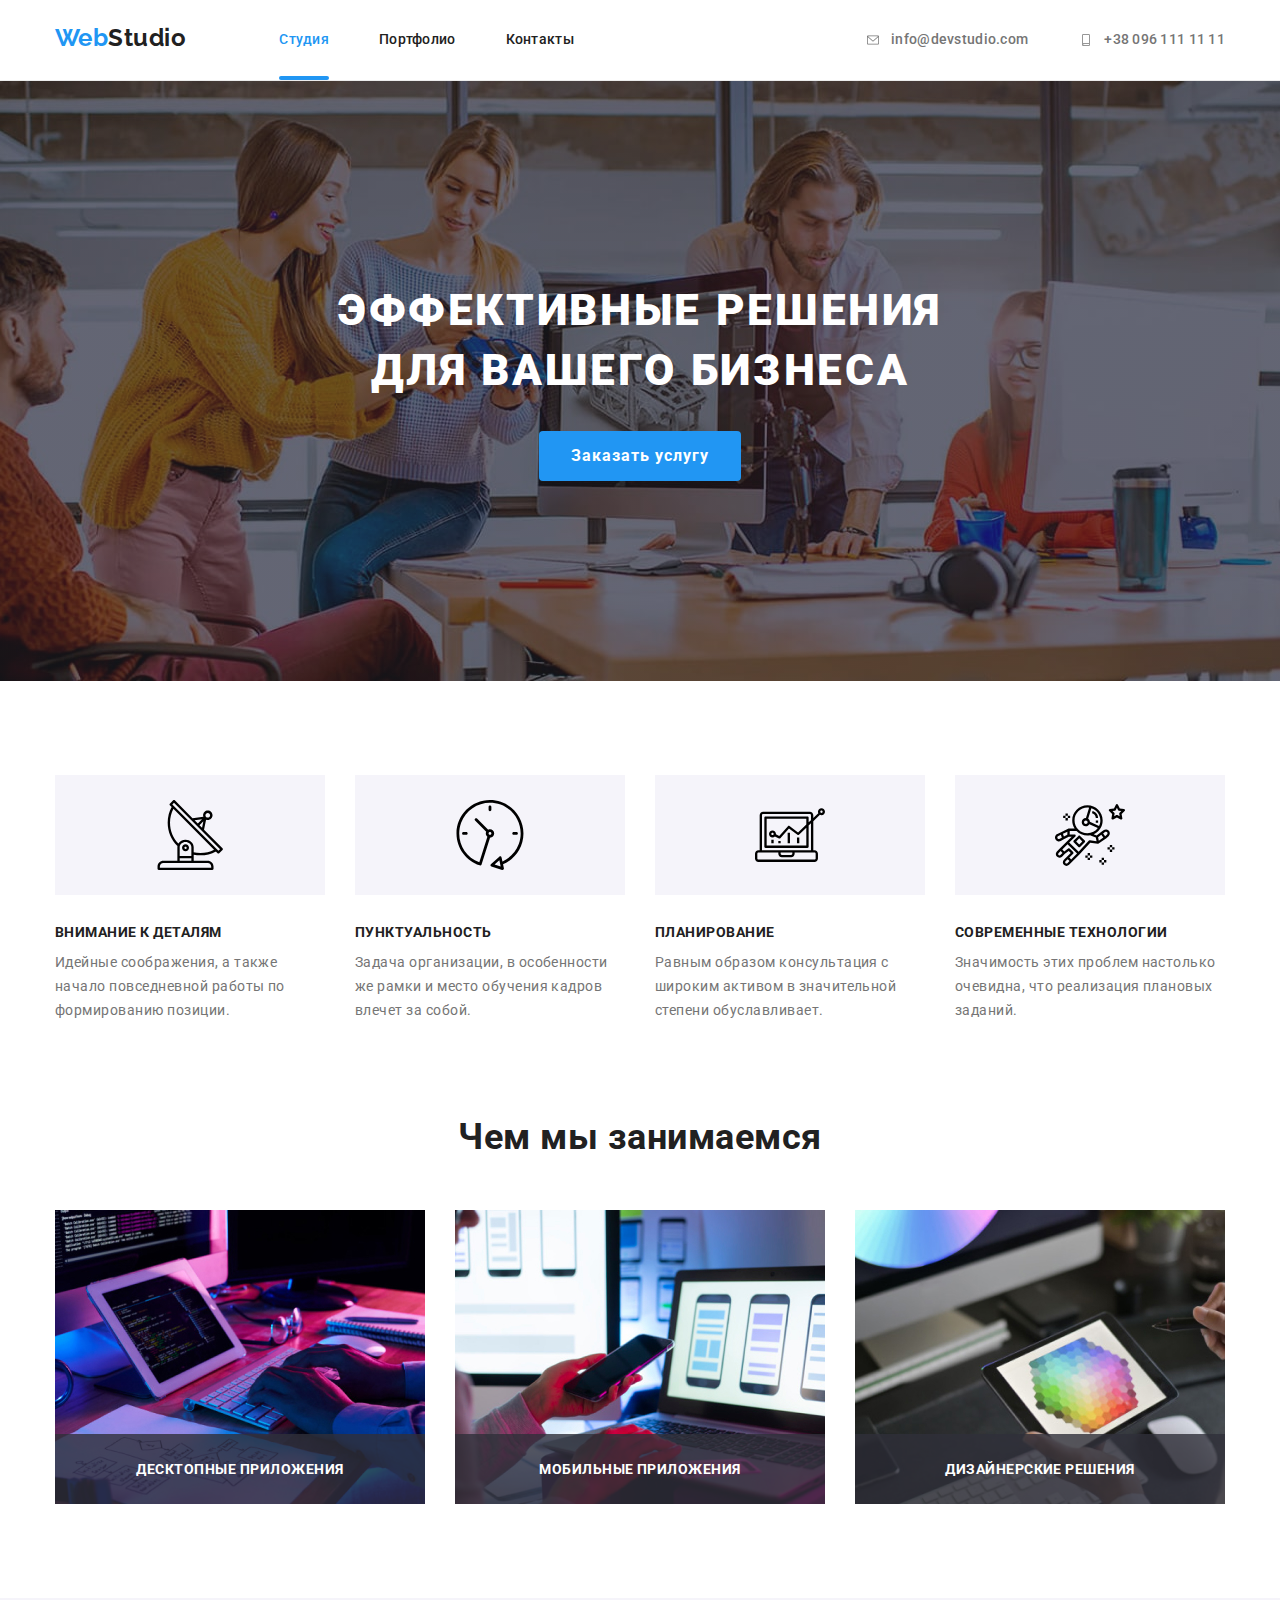
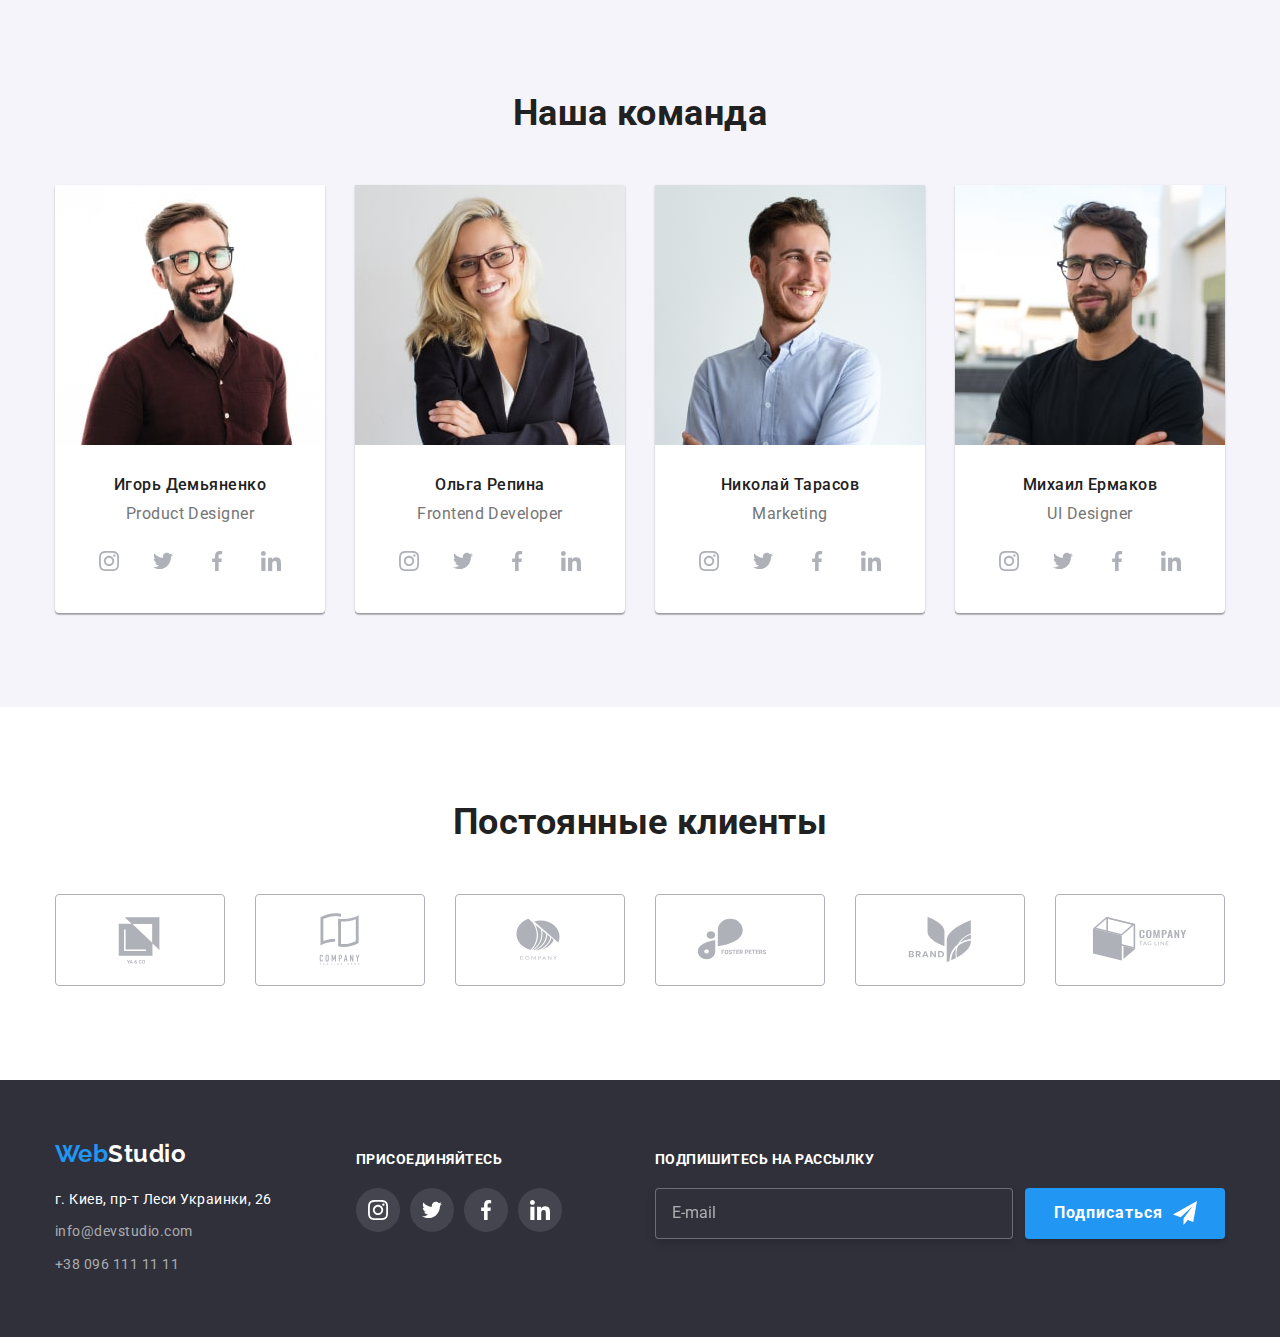
==== commit 26974639: "сделаны отзывчивые фоновые изображения, добавлен mobile-menu.js" ====
--- a/index.html
+++ b/index.html
@@ -505,5 +505,6 @@
         </div>
     </footer>
     <script src="./js/modal.js"></script>
+    <script src="./js/mobile-menu.js"></script>
 </body>
 </html>--- a/css/main.min.css
+++ b/css/main.min.css
@@ -1,2 +1,2 @@
-.site-nav,.contacts,.nav-menu,.contacts-mobile,.links-menu,.advantage__list,.services__list,.team-list,.filter,.examples{padding:0;margin:0;list-style:none}.visually-hidden{position:absolute;width:1px;height:1px;margin:-1px;border:0;padding:0;white-space:nowrap;-webkit-clip-path:inset(100%);clip-path:inset(100%);clip:rect(0 0 0 0);overflow:hidden}body{color:#212121;font-family:Roboto,sans-serif;letter-spacing:0.03em}.container{margin:0 auto;padding-left:15px;padding-right:15px}@media screen and (min-width: 480px){.container{width:480px}}@media screen and (min-width: 768px){.container{width:768px}}@media screen and (min-width: 1200px){.container{width:1200px}}.section-titel{margin-top:0;margin-bottom:30px;font-weight:700;font-size:28px;line-height:1.18;text-align:center}@media screen and (min-width: 1200px){.section-titel{margin-bottom:50px;font-size:36px;line-height:1.2}}.photo{display:block}.page-header{border-bottom:1px solid #ececec}.page-header__menu-btn{display:-webkit-inline-box;display:-ms-inline-flexbox;display:inline-flex;margin:10px 0;padding:0;border:transparent;background-color:transparent}@media screen and (min-width: 767px){.page-header__menu-btn{display:none}}.logo{display:block;padding-top:16px;padding-bottom:16px;color:#2196f3;font-family:Raleway,sans-serif;font-weight:700;font-size:24px;line-height:1.16;text-decoration:none}@media screen and (min-width: 768px){.logo{padding-top:26px;padding-bottom:26px}}@media screen and (min-width: 1200px){.logo{padding-top:24px;padding-bottom:25px;margin-right:93px}}.logo__text{color:#212121}.main-nav{display:-webkit-box;display:-ms-flexbox;display:flex}.page-header__nav{display:-webkit-box;display:-ms-flexbox;display:flex;-webkit-box-pack:justify;-ms-flex-pack:justify;justify-content:space-between}@media screen and (max-width: 767px){.page-header__nav{width:100%}}.site-nav{display:none}@media screen and (min-width: 768px){.site-nav{display:-webkit-box;display:-ms-flexbox;display:flex;margin-left:88px}.site-nav__item:not(:last-child){margin-right:50px}}@media screen and (min-width: 1200px){.site-nav{display:-webkit-box;display:-ms-flexbox;display:flex;margin-left:0}.site-nav__item:not(:last-child){margin-right:50px}}.site-nav__link{display:block;padding-top:32px;padding-bottom:32px;-webkit-transition:color 250ms cubic-bezier(0.4, 0, 0.2, 1);transition:color 250ms cubic-bezier(0.4, 0, 0.2, 1);color:#212121;font-weight:500;font-size:14px;line-height:1.14;letter-spacing:0.02em;text-decoration:none}.site-nav__link:hover,.site-nav__link:focus{color:#2196f3}.site-nav__link--current{position:relative;color:#2196f3}.site-nav__link--current::after{content:'';position:absolute;left:0;bottom:0;display:block;width:100%;height:4px;background-color:#2196f3;border-radius:2px}.contacts{display:none;margin-left:auto}@media screen and (min-width: 768px){.contacts{display:block;padding-top:21px;padding-bottom:21px}}@media screen and (min-width: 1200px){.contacts{display:-webkit-box;display:-ms-flexbox;display:flex;padding:0}}@media screen and (min-width: 768px){.contacts__item:not(:last-child){margin-bottom:10px}}@media screen and (min-width: 1200px){.contacts__item:not(:last-child){margin-right:50px;margin-bottom:0}}.contacts__link{display:-webkit-box;display:-ms-flexbox;display:flex;-webkit-box-align:center;-ms-flex-align:center;align-items:center;-webkit-transition:color 250ms cubic-bezier(0.4, 0, 0.2, 1);transition:color 250ms cubic-bezier(0.4, 0, 0.2, 1);font-weight:500;letter-spacing:0.02em;text-decoration:none;color:#757575;fill:#757575}.contacts__link:hover,.contacts__link:focus{color:#2196f3;fill:#2196f3}@media screen and (min-width: 768px){.contacts__link{font-size:12px;line-height:1.17}}@media screen and (min-width: 1200px){.contacts__link{padding-top:32px;padding-bottom:32px;font-size:14px;line-height:1.14}}.contacts__icon{-webkit-transition:fill 250ms cubic-bezier(0.4, 0, 0.2, 1);transition:fill 250ms cubic-bezier(0.4, 0, 0.2, 1)}@media screen and (min-width: 768px){.contacts__icon{width:14px;height:10px;margin-right:8px}}@media screen and (min-width: 1200px){.contacts__icon{width:16px;height:12px;margin-right:10px}}.mobile-menu{position:fixed;top:0;left:0;-webkit-transition:opacity 250ms cubic-bezier(0.4, 0, 0.2, 1);transition:opacity 250ms cubic-bezier(0.4, 0, 0.2, 1);width:100%;height:100%;overflow-y:scroll;background-color:#ffffff;-webkit-box-shadow:0px 4px 8px rgba(0,0,0,0.04),0px 2px 4px rgba(0,0,0,0.08),0px 1px 3px rgba(0,0,0,0.16);box-shadow:0px 4px 8px rgba(0,0,0,0.04),0px 2px 4px rgba(0,0,0,0.08),0px 1px 3px rgba(0,0,0,0.16);z-index:2}.mobile-menu.is-hidden{opacity:0;pointer-events:none;-webkit-transition:opacity 250ms cubic-bezier(0.4, 0, 0.2, 1);transition:opacity 250ms cubic-bezier(0.4, 0, 0.2, 1)}.menu-btn-close{position:absolute;top:10px;right:15px;margin:0;padding:0;border:none;background-color:transparent}.mobile-menu__container{padding:48px 40px}.nav-menu{display:block}.nav-menu__item{margin-bottom:32px}.nav-menu__item:last-child{margin-bottom:0}.nav-menu__link{font-weight:500;font-size:40px;line-height:1.17;letter-spacing:0.02em;text-decoration:none;color:#212121}.nav-menu__link--current{color:#2196f3}.contacts-mobile{display:block;margin-top:306px}.contacts-mobile__item{margin-bottom:32px}.contacts-mobile__item:last-child{margin-bottom:0}.contacts-mobile__tel-link{font-weight:500;font-size:34px;line-height:1.18;letter-spacing:0.02em;text-decoration:none;color:#2196f3}.contacts-mobile__mail-link{font-weight:500;font-size:24px;line-height:1.17;letter-spacing:0.02em;text-decoration:none;color:#757575}.links-menu{display:-webkit-box;display:-ms-flexbox;display:flex;margin-top:64px}.links-menu__item{margin-right:10px;padding-right:10px;border-right:1px solid rgba(33,33,33,0.2)}.links-menu__item:last-child{margin-right:0;padding-right:0;border-right:transparent}.links-menu__link{font-weight:500;font-size:18px;line-height:1.2;letter-spacing:0.02em;text-decoration:none;color:#2196f3}.hero{text-align:center;margin-left:auto;margin-right:auto;background-color:#c4c4c4;background-image:-webkit-gradient(linear, left top, right top, from(rgba(47,48,58,0.4)), to(rgba(47,48,58,0.4))),url(../images/bgh.jpg);background-image:linear-gradient(to right, rgba(47,48,58,0.4), rgba(47,48,58,0.4)),url(../images/bgh.jpg);background-repeat:no-repeat;background-position:center;background-size:cover}@media screen and (max-width: 767px){.hero{padding-top:118px;padding-bottom:118px;height:400px;max-width:767px}}.hero__titel{margin:0 auto 30px auto;color:#fff;font-weight:900;text-align:center;letter-spacing:0.06em;text-transform:uppercase}@media screen and (max-width: 767px){.hero__titel{max-width:360px;font-size:26px;line-height:1.61}}.hero__button{display:inline-block;border:transparent;padding:10px 32px;-webkit-transition:background-color 250ms cubic-bezier(0.4, 0, 0.2, 1);transition:background-color 250ms cubic-bezier(0.4, 0, 0.2, 1);border-radius:4px;background-color:#2196f3;color:#fff;font-weight:700;font-size:16px;line-height:1.9;letter-spacing:0.06em}.hero__button:hover,.hero__button:focus{background-color:#188ce8}.advantage{padding-top:60px;padding-bottom:60px}@media screen and (min-width: 1200px){.advantage{padding-top:94px;padding-bottom:0}}.advantage__list{display:block}@media screen and (min-width: 768px){.advantage__list{display:-webkit-box;display:-ms-flexbox;display:flex;-ms-flex-wrap:wrap;flex-wrap:wrap}}@media screen and (min-width: 1200px){.advantage__list{-ms-flex-wrap:nowrap;flex-wrap:nowrap}}@media screen and (min-width: 768px){.advantage__item{width:354px;margin-right:30px;margin-bottom:30px}}@media screen and (min-width: 768px) and (max-width: 1199px){.advantage__item:nth-child(2n){margin-right:0}.advantage__item:nth-last-child(-n+2){margin-bottom:0}}@media screen and (min-width: 1200px){.advantage__item{width:270px;margin-right:30px;margin-bottom:0}.advantage__item:nth-child(4n){margin-right:0}}.advantage__icon{display:-webkit-box;display:-ms-flexbox;display:flex;-webkit-box-pack:center;-ms-flex-pack:center;justify-content:center;-webkit-box-align:center;-ms-flex-align:center;align-items:center;height:120px;margin-bottom:30px;background-color:#f5f4fa}.advantage__titel{margin-top:0;margin-bottom:10px;font-weight:700;font-size:14px;line-height:1.14;text-transform:uppercase}@media screen and (max-width: 767px){.advantage__titel{text-align:center}}.advantage__text{margin-top:0;margin-bottom:0;color:#757575;font-size:14px;line-height:1.7}.backdrop{position:fixed;top:0;left:0;-webkit-transition:opacity 250ms cubic-bezier(0.4, 0, 0.2, 1);transition:opacity 250ms cubic-bezier(0.4, 0, 0.2, 1);width:100%;height:100%;background-color:rgba(0,0,0,0.2);z-index:1}.backdrop.is-hidden{opacity:0;pointer-events:none;-webkit-transition:opacity 250ms cubic-bezier(0.4, 0, 0.2, 1);transition:opacity 250ms cubic-bezier(0.4, 0, 0.2, 1)}.backdrop__modal{position:absolute;top:50%;left:50%;-webkit-transform:translate(-50%, -50%);transform:translate(-50%, -50%);height:609px;padding:40px 0;background:#fff;-webkit-box-shadow:0px 1px 3px rgba(0,0,0,0.12),0px 1px 1px rgba(0,0,0,0.14),0px 2px 1px rgba(0,0,0,0.2);box-shadow:0px 1px 3px rgba(0,0,0,0.12),0px 1px 1px rgba(0,0,0,0.14),0px 2px 1px rgba(0,0,0,0.2);border-radius:4px}@media screen and (max-width: 479px){.backdrop__modal{min-width:304px;max-width:450px;width:100%}}@media screen and (min-width: 480px){.backdrop__modal{width:450px}}@media screen and (min-width: 1200px){.backdrop__modal{width:528px;height:581px}}.backdrop__titel{display:block;margin:0 auto;font-weight:700;font-size:20px;text-align:center;color:#212121}@media screen and (min-width: 480px){.backdrop__titel{width:370px;line-height:1.5}}@media screen and (min-width: 1200px){.backdrop__titel{width:448px;line-height:1.15}}.close-btn{display:-webkit-box;display:-ms-flexbox;display:flex;-webkit-box-pack:center;-ms-flex-pack:center;justify-content:center;-webkit-box-align:center;-ms-flex-align:center;align-items:center;width:30px;height:30px;cursor:pointer;position:absolute;top:8px;right:8px;-webkit-transition:fill 250ms cubic-bezier(0.4, 0, 0.2, 1);transition:fill 250ms cubic-bezier(0.4, 0, 0.2, 1);padding:0;background-color:#fff;border:2px solid rgba(0,0,0,0.1);border-radius:50%}.close-btn:hover,.close-btn:focus{fill:#2196f3}.backdrop-form{display:-webkit-box;display:-ms-flexbox;display:flex;-webkit-box-orient:vertical;-webkit-box-direction:normal;-ms-flex-direction:column;flex-direction:column;margin:0 auto}@media screen and (max-width: 479px){.backdrop-form{padding:0 15px}}@media screen and (min-width: 480px){.backdrop-form{width:370px}}@media screen and (min-width: 1200px){.backdrop-form{width:448px}}.backdrop-form__field{display:-webkit-box;display:-ms-flexbox;display:flex;-webkit-box-orient:vertical;-webkit-box-direction:normal;-ms-flex-direction:column;flex-direction:column;margin-top:10px;position:relative}.backdrop-form__field:first-child{margin-top:12px}.backdrop-form__label{display:block;margin:0 0 4px 0;padding:0;font-size:12px;line-height:14px;letter-spacing:0.01em;color:#757575}.backdrop-form__input{width:100%;margin:0;padding:10px 10px 10px 42px;-webkit-transition:border-color 250ms cubic-bezier(0.4, 0, 0.2, 1);transition:border-color 250ms cubic-bezier(0.4, 0, 0.2, 1);color:#000000;border:1px solid rgba(33,33,33,0.2);border-radius:4px}.backdrop-form__input:focus{outline:none;border:1px solid #2196f3;cursor:pointer;fill:#2196f3}.backdrop-form__icon{position:absolute;left:12px;bottom:11px;-webkit-transition:fill 250ms cubic-bezier(0.4, 0, 0.2, 1);transition:fill 250ms cubic-bezier(0.4, 0, 0.2, 1);fill:#212121}.backdrop-form__input:focus+.backdrop-form__icon{fill:#2196f3}.backdrop-form__textarea{display:block;width:100%;height:120px;padding:12px 16px;margin:0;resize:none;cursor:pointer;-webkit-transition:border-color 250ms cubic-bezier(0.4, 0, 0.2, 1);transition:border-color 250ms cubic-bezier(0.4, 0, 0.2, 1);border:1px solid rgba(33,33,33,0.2);border-radius:4px;color:rgba(117,117,117,0.5)}.backdrop-form__textarea::-webkit-input-placeholder{font-size:12px;line-height:14px;letter-spacing:0.01em}.backdrop-form__textarea:-ms-input-placeholder{font-size:12px;line-height:14px;letter-spacing:0.01em}.backdrop-form__textarea::-ms-input-placeholder{font-size:12px;line-height:14px;letter-spacing:0.01em}.backdrop-form__textarea::placeholder{font-size:12px;line-height:14px;letter-spacing:0.01em}.backdrop-form__textarea:focus{outline:none;border:1px solid #2196f3}.checkbox{display:-webkit-box;display:-ms-flexbox;display:flex;-webkit-box-pack:center;-ms-flex-pack:center;justify-content:center;-webkit-box-align:center;-ms-flex-align:center;align-items:center;margin-top:20px}@media screen and (max-width: 1199px){.checkbox{height:15px}}.checkbox__input{position:absolute;width:1px;height:1px;margin:-1px;border:0;padding:0}.checkbox__icon{display:block;width:16px;height:15px;margin-right:8px;-webkit-transition:border-color 250ms cubic-bezier(0.4, 0, 0.2, 1),background-color 250ms cubic-bezier(0.4, 0, 0.2, 1);transition:border-color 250ms cubic-bezier(0.4, 0, 0.2, 1),background-color 250ms cubic-bezier(0.4, 0, 0.2, 1);border:2px solid #212121;border-radius:4px}.checkbox__input:checked+.checkbox__icon{background-color:#2196f3;background-image:url(../images/icon-check.svg);background-size:contain;background-origin:border-box;border-color:#2196f3}.checkbox__accept{letter-spacing:0.03em;color:#757575}@media screen and (max-width: 1199px){.checkbox__accept{height:14px;font-size:12px;line-height:1.66}}@media screen and (min-width: 1200px){.checkbox__accept{font-size:14px;line-height:24px}}.checkbox__conditions{color:#2196f3}.send-btn{display:block;padding:10px 55px;margin:30px auto 0;font-weight:700;font-size:16px;line-height:30px;text-align:center;letter-spacing:0.06em;border:transparent;cursor:pointer;-webkit-transition:background-color 250ms cubic-bezier(0.4, 0, 0.2, 1),-webkit-box-shadow 250ms cubic-bezier(0.4, 0, 0.2, 1);transition:background-color 250ms cubic-bezier(0.4, 0, 0.2, 1),-webkit-box-shadow 250ms cubic-bezier(0.4, 0, 0.2, 1);transition:background-color 250ms cubic-bezier(0.4, 0, 0.2, 1),box-shadow 250ms cubic-bezier(0.4, 0, 0.2, 1);transition:background-color 250ms cubic-bezier(0.4, 0, 0.2, 1),box-shadow 250ms cubic-bezier(0.4, 0, 0.2, 1),-webkit-box-shadow 250ms cubic-bezier(0.4, 0, 0.2, 1);background-color:#2196f3;color:#fff;border-radius:4px;-webkit-box-shadow:0px 4px 4px rgba(0,0,0,0.15);box-shadow:0px 4px 4px rgba(0,0,0,0.15)}.send-btn:hover{background-color:#188ce8;-webkit-box-shadow:0px 4px 4px rgba(0,0,0,0.15);box-shadow:0px 4px 4px rgba(0,0,0,0.15)}.services{padding-top:94px;padding-bottom:94px}@media screen and (max-width: 1199px){.services{display:none}}.services__list{display:-webkit-box;display:-ms-flexbox;display:flex;padding-top:0}.services__item{margin-right:30px;position:relative}.services__item:last-child{margin-right:0}.services__description{width:100%;position:absolute;left:0;bottom:0;text-align:center;background:rgba(47,48,58,0.8)}.services__text{margin:27px 0;font-weight:700;font-size:14px;line-height:16px;text-transform:uppercase;color:#fff}.team{padding-top:60px;padding-bottom:60px;background-color:#f5f4fa}@media screen and (min-width: 1200px){.team{padding-top:94px;padding-bottom:94px}}.team-list{display:-webkit-box;display:-ms-flexbox;display:flex;-ms-flex-wrap:wrap;flex-wrap:wrap}.team-list__item{max-width:450px;margin-bottom:30px;border-radius:0px 0px 4px 4px;-webkit-box-shadow:0px 1px 3px rgba(0,0,0,0.12),0px 1px 1px rgba(0,0,0,0.14),0px 2px 1px rgba(0,0,0,0.2);box-shadow:0px 1px 3px rgba(0,0,0,0.12),0px 1px 1px rgba(0,0,0,0.14),0px 2px 1px rgba(0,0,0,0.2);background-color:#fff}@media screen and (max-width: 767px){.team-list__item:last-child{margin-bottom:0}}@media screen and (min-width: 768px){.team-list__item{width:354px;margin-right:30px}}@media screen and (min-width: 768px) and (max-width: 1199px){.team-list__item:nth-child(2n){margin-right:0}.team-list__item:nth-last-child(-n+2){margin-bottom:0}}@media screen and (min-width: 1200px){.team-list__item{width:270px;margin-bottom:0}.team-list__item:last-child{margin-right:0}}.information{padding-top:30px}@media screen and (min-width: 1200px){.information{padding-bottom:30px}}.information__titel{margin-top:0;margin-bottom:10px;font-weight:500;font-size:16px;line-height:1.2;text-align:center}.information__text{margin-top:0;margin-bottom:0;color:#757575;font-size:16px;line-height:1.2;text-align:center}.social-networks{display:-webkit-box;display:-ms-flexbox;display:flex;-webkit-box-pack:center;-ms-flex-pack:center;justify-content:center;margin-top:16px;padding:0 0 24px 0;-webkit-box-align:center;-ms-flex-align:center;align-items:center}@media screen and (min-width: 1200px){.social-networks{padding:0}}.social-networks__item{display:-webkit-box;display:-ms-flexbox;display:flex;-webkit-box-align:center;-ms-flex-align:center;align-items:center;list-style:none;margin-right:10px;min-height:44px;min-width:44px;border-radius:50%}.social-networks__item:last-child{margin-right:0}.social-networks__link{display:-webkit-box;display:-ms-flexbox;display:flex;-webkit-box-pack:center;-ms-flex-pack:center;justify-content:center;-webkit-box-align:center;-ms-flex-align:center;align-items:center;min-height:44px;min-width:44px;-webkit-transition:fill 250ms cubic-bezier(0.4, 0, 0.2, 1),background-color 250ms cubic-bezier(0.4, 0, 0.2, 1);transition:fill 250ms cubic-bezier(0.4, 0, 0.2, 1),background-color 250ms cubic-bezier(0.4, 0, 0.2, 1);border-radius:50%;fill:#afb1b8}.social-networks__link:hover,.social-networks__link:focus{background-color:#2196f3;fill:#fff}.regular-customers{padding-top:60px;padding-bottom:60px}@media screen and (min-width: 1200px){.regular-customers{padding-top:94px;padding-bottom:94px}}.customers-list{display:-webkit-box;display:-ms-flexbox;display:flex;-ms-flex-wrap:wrap;flex-wrap:wrap;margin:0;padding:0;list-style-type:none}@media screen and (min-width: 1200px){.customers-list{-ms-flex-wrap:nowrap;flex-wrap:nowrap}}.customers-list__item{display:-webkit-box;display:-ms-flexbox;display:flex;width:calc((100% - 30px) / 2);height:92px;margin-right:30px;margin-bottom:30px;padding:0;-webkit-transition:border 250ms cubic-bezier(0.4, 0, 0.2, 1);transition:border 250ms cubic-bezier(0.4, 0, 0.2, 1);border:1px solid #afb1b8;border-radius:4px}.customers-list__item:hover,.customers-list__item:focus{border:1px solid #2196f3}@media screen and (min-width: 480px){.customers-list__item{width:210px;margin-right:30px;margin-bottom:30px}}@media screen and (max-width: 767px){.customers-list__item:nth-child(2n){margin-right:0}.customers-list__item:nth-last-child(-n+2){margin-bottom:0}}@media screen and (min-width: 768px){.customers-list__item{width:226px}}@media screen and (min-width: 768px) and (max-width: 1199px){.customers-list__item:nth-child(3n){margin-right:0}.customers-list__item:nth-last-child(-n+3){margin-bottom:0}}@media screen and (min-width: 1200px){.customers-list__item{width:170px;margin-bottom:0}.customers-list__item:last-child{margin-right:0}}.customers-list__link{display:-webkit-box;display:-ms-flexbox;display:flex;-webkit-box-pack:center;-ms-flex-pack:center;justify-content:center;-webkit-box-align:center;-ms-flex-align:center;align-items:center;width:100%;height:100%;-webkit-transition:fill 250ms cubic-bezier(0.4, 0, 0.2, 1);transition:fill 250ms cubic-bezier(0.4, 0, 0.2, 1);border-radius:4px;fill:#afb1b8}.customers-list__link:hover,.customers-list__link:focus{fill:#2196f3}.footer{padding-top:60px;padding-bottom:60px;background-color:#2f303a}.footer-container{-ms-flex-line-pack:baseline;align-content:baseline;margin:0 auto;padding-left:15px;padding-right:15px}@media screen and (min-width: 480px){.footer-container{width:480px}}@media screen and (min-width: 768px){.footer-container{display:-webkit-box;display:-ms-flexbox;display:flex;width:768px;-ms-flex-wrap:wrap;flex-wrap:wrap}}@media screen and (min-width: 1200px){.footer-container{display:-webkit-box;display:-ms-flexbox;display:flex;width:1200px;-ms-flex-wrap:nowrap;flex-wrap:nowrap}}.contacts-container{width:231px}@media screen and (max-width: 767px){.contacts-container{text-align:center;margin:0 auto}}@media screen and (min-width: 768px) and (max-width: 1199px){.contacts-container{text-align:center;margin:0 auto;margin-left:76px}}@media screen and (min-width: 1200px){.contacts-container{margin-right:70px}}.logo--footer{margin:0 0 20px 0;padding:0}.logo__text--white{color:#fff}.address{color:#fff;font-size:14px;line-height:1.7;font-style:normal}@media screen and (max-width: 767px){.address{margin-bottom:60px}}.address__text{margin:0 0 9px 0}@media screen and (max-width: 767px){.address__text{margin-bottom:8px}}@media screen and (min-width: 768px){.address__text{margin-bottom:8px}}.address__link{display:block;margin:0;-webkit-transition:color 250ms cubic-bezier(0.4, 0, 0.2, 1);transition:color 250ms cubic-bezier(0.4, 0, 0.2, 1);color:rgba(255,255,255,0.6);text-decoration:none}.address__link:hover,.address__link:focus{color:#f5f4fa}.address__link:last-child{margin-bottom:0}@media screen and (max-width: 767px){.address__link{margin-bottom:8px}}@media screen and (min-width: 768px){.address__link{margin-bottom:8px}}@media screen and (min-width: 1200px){.address__link{margin-bottom:9px}}@media screen and (max-width: 767px){.footer-social-container{display:-webkit-box;display:-ms-flexbox;display:flex;-webkit-box-orient:vertical;-webkit-box-direction:normal;-ms-flex-direction:column;flex-direction:column;width:206px;margin:0 auto}}@media screen and (min-width: 768px) and (max-width: 1199px){.footer-social-container{display:-webkit-box;display:-ms-flexbox;display:flex;-webkit-box-orient:vertical;-webkit-box-direction:normal;-ms-flex-direction:column;flex-direction:column;width:206px;margin-right:89px;padding-top:5px}}.join-text{font-weight:700;font-size:14px;line-height:1.14;text-transform:uppercase;color:#fff}@media screen and (max-width: 767px){.join-text{margin:0 0 20px 0;text-align:center}}@media screen and (min-width: 768px){.join-text{margin:0 0 20px 0;text-align:center}}@media screen and (min-width: 1200px){.join-text{margin:12px 0 20px 0;text-align:left}}@media screen and (max-width: 767px){.social-networks--footer{margin:0 0 60px 0;padding:0}}@media screen and (min-width: 768px){.social-networks--footer{margin:0;padding:0}}@media screen and (min-width: 1200px){.social-networks--footer{margin:0 93px 0 0}}.social-networks__item:last-child{margin-right:0}.social-networks__item--dark{background:rgba(255,255,255,0.1)}.social-networks__link--white{fill:#fff}@media screen and (max-width: 767px){.join-container{max-width:450px;margin:0 auto}}@media screen and (min-width: 768px) and (max-width: 1199px){.join-container{width:450px;margin:0 auto;padding-top:60px}}@media screen and (min-width: 1200px){.join-container{display:inline-block;width:570px}}.footer-form{display:-webkit-box;display:-ms-flexbox;display:flex}@media screen and (max-width: 767px){.footer-form{-webkit-box-orient:vertical;-webkit-box-direction:normal;-ms-flex-direction:column;flex-direction:column}}@media screen and (max-width: 1199px){.footer-form{-webkit-box-orient:vertical;-webkit-box-direction:normal;-ms-flex-direction:column;flex-direction:column}}.footer-form__input{padding:15px 16px;margin:0;border:1px solid rgba(255,255,255,0.3);border-radius:4px;-webkit-transition:250ms cubic-bezier(0.4, 0, 0.2, 1);transition:250ms cubic-bezier(0.4, 0, 0.2, 1);color:#fff;background-color:#2f303a;-webkit-filter:drop-shadow(0px 4px 4px rgba(0,0,0,0.15));filter:drop-shadow(0px 4px 4px rgba(0,0,0,0.15))}.footer-form__input::-webkit-input-placeholder{font-size:16px;line-height:1.25;color:rgba(255,255,255,0.6)}.footer-form__input:-ms-input-placeholder{font-size:16px;line-height:1.25;color:rgba(255,255,255,0.6)}.footer-form__input::-ms-input-placeholder{font-size:16px;line-height:1.25;color:rgba(255,255,255,0.6)}.footer-form__input::placeholder{font-size:16px;line-height:1.25;color:rgba(255,255,255,0.6)}.footer-form__input:focus{outline:none;border:1px solid #2196f3;cursor:pointer}@media screen and (max-width: 767px){.footer-form__input{margin-bottom:20px}}@media screen and (min-width: 768px) and (max-width: 1199px){.footer-form__input{width:100%;margin-bottom:20px}}@media screen and (min-width: 1200px){.footer-form__input{width:358px;margin-right:12px}}.mailing-btn{width:200px;padding:10px 29px;margin:0;font-weight:700;font-size:16px;line-height:1.9;-webkit-box-align:center;-ms-flex-align:center;align-items:center;text-align:start;letter-spacing:0.06em;cursor:pointer;background-color:#2196f3;color:#fff;-webkit-box-shadow:0px 4px 4px rgba(0,0,0,0.15);box-shadow:0px 4px 4px rgba(0,0,0,0.15);border:transparent;border-radius:4px;background-image:url(../images/icon-send.svg);background-repeat:no-repeat;background-position:148px 13px}@media screen and (max-width: 767px){.mailing-btn{margin:0 auto}}@media screen and (max-width: 1199px){.mailing-btn{margin:0 auto}}.works-section{display:-webkit-box;display:-ms-flexbox;display:flex;-ms-flex-wrap:wrap;flex-wrap:wrap;margin-left:auto;margin-right:auto}@media screen and (max-width: 767px){.works-section{padding-top:60px;padding-bottom:60px}}@media screen and (min-width: 768px){.works-section{padding-top:60px;padding-bottom:60px}}@media screen and (min-width: 1200px){.works-section{padding-top:94px;padding-bottom:94px}}.container-portfolio{display:-webkit-box;display:-ms-flexbox;display:flex;-ms-flex-wrap:wrap;flex-wrap:wrap;padding-left:15px;padding-right:15px;margin-left:auto;margin-right:auto}@media screen and (min-width: 480px){.container-portfolio{width:480px}}@media screen and (min-width: 768px){.container-portfolio{width:768px}}@media screen and (min-width: 1200px){.container-portfolio{width:1200px}}.filter{display:-webkit-box;display:-ms-flexbox;display:flex;-ms-flex-wrap:wrap;flex-wrap:wrap;margin-bottom:40px;margin-left:auto;margin-right:auto}@media screen and (min-width: 768px){.filter{margin-bottom:30px}}@media screen and (min-width: 1200px){.filter{margin-bottom:50px}}.filter__item{margin-right:8px}@media screen and (max-width: 767px){.filter__item{padding-bottom:15px}}.filter__item:last-child{margin-right:0}@media screen and (max-width: 767px){.filter__item:nth-last-child(-n+2){padding-bottom:0px}}.filter__button{padding:6px 22px;border-radius:4px;border:transparent;-webkit-transition:background-color 250ms cubic-bezier(0.4, 0, 0.2, 1),color 250ms cubic-bezier(0.4, 0, 0.2, 1),-webkit-box-shadow 250ms cubic-bezier(0.4, 0, 0.2, 1);transition:background-color 250ms cubic-bezier(0.4, 0, 0.2, 1),color 250ms cubic-bezier(0.4, 0, 0.2, 1),-webkit-box-shadow 250ms cubic-bezier(0.4, 0, 0.2, 1);transition:box-shadow 250ms cubic-bezier(0.4, 0, 0.2, 1),background-color 250ms cubic-bezier(0.4, 0, 0.2, 1),color 250ms cubic-bezier(0.4, 0, 0.2, 1);transition:box-shadow 250ms cubic-bezier(0.4, 0, 0.2, 1),background-color 250ms cubic-bezier(0.4, 0, 0.2, 1),color 250ms cubic-bezier(0.4, 0, 0.2, 1),-webkit-box-shadow 250ms cubic-bezier(0.4, 0, 0.2, 1);font-weight:500;font-size:16px;line-height:1.6;text-align:center;cursor:pointer;background-color:#f5f4fa;color:#212121}.filter__button:hover,.filter__button:focus{background-color:#2196f3;color:#fff;-webkit-box-shadow:0px 3px 1px rgba(0,0,0,0.1),0px 1px 2px rgba(0,0,0,0.08),0px 2px 2px rgba(0,0,0,0.12);box-shadow:0px 3px 1px rgba(0,0,0,0.1),0px 1px 2px rgba(0,0,0,0.08),0px 2px 2px rgba(0,0,0,0.12)}.examples{display:block}@media screen and (max-width: 479px){.examples{margin:0 auto}}@media screen and (min-width: 768px){.examples{display:-webkit-box;display:-ms-flexbox;display:flex;-ms-flex-wrap:wrap;flex-wrap:wrap}}.examples__item{margin-bottom:30px}@media screen and (max-width: 479px){.examples__item{min-width:290px;width:100%}}@media screen and (min-width: 480px){.examples__item{width:450px}.examples__item:last-child{margin-bottom:0}}@media screen and (min-width: 768px){.examples__item{width:354px;margin-right:30px}}@media screen and (min-width: 768px) and (max-width: 1199px){.examples__item:nth-child(2n){margin-right:0}.examples__item:nth-last-child(-n+2){margin-bottom:0}}@media screen and (min-width: 1200px){.examples__item{width:370px}.examples__item:nth-child(3n){margin-right:0}.examples__item:nth-last-child(-n+3){margin-bottom:0}}.examples__link{display:block;position:relative;-webkit-transition:color 250ms cubic-bezier(0.4, 0, 0.2, 1),-webkit-box-shadow 250ms cubic-bezier(0.4, 0, 0.2, 1);transition:color 250ms cubic-bezier(0.4, 0, 0.2, 1),-webkit-box-shadow 250ms cubic-bezier(0.4, 0, 0.2, 1);transition:color 250ms cubic-bezier(0.4, 0, 0.2, 1),box-shadow 250ms cubic-bezier(0.4, 0, 0.2, 1);transition:color 250ms cubic-bezier(0.4, 0, 0.2, 1),box-shadow 250ms cubic-bezier(0.4, 0, 0.2, 1),-webkit-box-shadow 250ms cubic-bezier(0.4, 0, 0.2, 1);color:#212121;text-decoration:none;overflow:hidden}.examples__link:hover,.examples__link:focus{-webkit-box-shadow:0px 1px 1px rgba(0,0,0,0.12),0px 4px 4px rgba(0,0,0,0.06),1px 4px 6px rgba(0,0,0,0.16);box-shadow:0px 1px 1px rgba(0,0,0,0.12),0px 4px 4px rgba(0,0,0,0.06),1px 4px 6px rgba(0,0,0,0.16)}.examples__link:hover .examples__container,.examples__link:focus .examples__container{-webkit-transform:translateY(0);transform:translateY(0)}.examples__container{width:100%;height:100%;margin:0 0 0 0;position:absolute;left:0;top:0;-webkit-transform:translateY(101%);transform:translateY(101%);-webkit-transition:-webkit-transform 250ms cubic-bezier(0.4, 0, 0.2, 1);transition:-webkit-transform 250ms cubic-bezier(0.4, 0, 0.2, 1);transition:transform 250ms cubic-bezier(0.4, 0, 0.2, 1);transition:transform 250ms cubic-bezier(0.4, 0, 0.2, 1), -webkit-transform 250ms cubic-bezier(0.4, 0, 0.2, 1);background:rgba(33,150,243,0.9)}.examples__description{margin:0;padding:77px 24px;font-size:18px;line-height:28px;color:#fff}@media screen and (min-width: 768px){.examples__description{padding:49px 24px 77px 24px}}@media screen and (min-width: 1200px){.examples__description{padding:63px 24px}}.examples__info{padding:20px 24px;border:1px solid #eeeeee;border-top:transparent;position:relative;z-index:1;background-color:#fff}@media screen and (min-width: 768px) and (max-width: 1199px){.examples__info--height{height:147.4px}}.examples__titel{margin:0 0 4px 0;font-weight:700;font-size:18px;line-height:2;letter-spacing:0.06em}.examples__text{margin:0;color:#757575;font-size:16px;line-height:1.9}
+.site-nav,.contacts,.nav-menu,.contacts-mobile,.links-menu,.advantage__list,.services__list,.team-list,.filter,.examples{padding:0;margin:0;list-style:none}.visually-hidden{position:absolute;width:1px;height:1px;margin:-1px;border:0;padding:0;white-space:nowrap;-webkit-clip-path:inset(100%);clip-path:inset(100%);clip:rect(0 0 0 0);overflow:hidden}body{color:#212121;font-family:Roboto,sans-serif;letter-spacing:0.03em}.container{margin:0 auto;padding-left:15px;padding-right:15px}@media screen and (min-width: 480px){.container{width:480px}}@media screen and (min-width: 768px){.container{width:768px}}@media screen and (min-width: 1200px){.container{width:1200px}}.section-titel{margin-top:0;margin-bottom:30px;font-weight:700;font-size:28px;line-height:1.18;text-align:center}@media screen and (min-width: 1200px){.section-titel{margin-bottom:50px;font-size:36px;line-height:1.2}}.photo{display:block}.page-header{border-bottom:1px solid #ececec}.page-header__menu-btn{display:-webkit-inline-box;display:-ms-inline-flexbox;display:inline-flex;margin:10px 0;padding:0;border:transparent;background-color:transparent}@media screen and (min-width: 767px){.page-header__menu-btn{display:none}}.logo{display:block;padding-top:16px;padding-bottom:16px;color:#2196f3;font-family:Raleway,sans-serif;font-weight:700;font-size:24px;line-height:1.16;text-decoration:none}@media screen and (min-width: 768px){.logo{padding-top:26px;padding-bottom:26px}}@media screen and (min-width: 1200px){.logo{padding-top:24px;padding-bottom:25px;margin-right:93px}}.logo__text{color:#212121}.main-nav{display:-webkit-box;display:-ms-flexbox;display:flex}.page-header__nav{display:-webkit-box;display:-ms-flexbox;display:flex;-webkit-box-pack:justify;-ms-flex-pack:justify;justify-content:space-between}@media screen and (max-width: 767px){.page-header__nav{width:100%}}.site-nav{display:none}@media screen and (min-width: 768px){.site-nav{display:-webkit-box;display:-ms-flexbox;display:flex;margin-left:88px}.site-nav__item:not(:last-child){margin-right:50px}}@media screen and (min-width: 1200px){.site-nav{display:-webkit-box;display:-ms-flexbox;display:flex;margin-left:0}.site-nav__item:not(:last-child){margin-right:50px}}.site-nav__link{display:block;padding-top:32px;padding-bottom:32px;-webkit-transition:color 250ms cubic-bezier(0.4, 0, 0.2, 1);transition:color 250ms cubic-bezier(0.4, 0, 0.2, 1);color:#212121;font-weight:500;font-size:14px;line-height:1.14;letter-spacing:0.02em;text-decoration:none}.site-nav__link:hover,.site-nav__link:focus{color:#2196f3}.site-nav__link--current{position:relative;color:#2196f3}.site-nav__link--current::after{content:'';position:absolute;left:0;bottom:0;display:block;width:100%;height:4px;background-color:#2196f3;border-radius:2px}.contacts{display:none;margin-left:auto}@media screen and (min-width: 768px){.contacts{display:block;padding-top:21px;padding-bottom:21px}}@media screen and (min-width: 1200px){.contacts{display:-webkit-box;display:-ms-flexbox;display:flex;padding:0}}@media screen and (min-width: 768px){.contacts__item:not(:last-child){margin-bottom:10px}}@media screen and (min-width: 1200px){.contacts__item:not(:last-child){margin-right:50px;margin-bottom:0}}.contacts__link{display:-webkit-box;display:-ms-flexbox;display:flex;-webkit-box-align:center;-ms-flex-align:center;align-items:center;-webkit-transition:color 250ms cubic-bezier(0.4, 0, 0.2, 1);transition:color 250ms cubic-bezier(0.4, 0, 0.2, 1);font-weight:500;letter-spacing:0.02em;text-decoration:none;color:#757575;fill:#757575}.contacts__link:hover,.contacts__link:focus{color:#2196f3;fill:#2196f3}@media screen and (min-width: 768px){.contacts__link{font-size:12px;line-height:1.17}}@media screen and (min-width: 1200px){.contacts__link{padding-top:32px;padding-bottom:32px;font-size:14px;line-height:1.14}}.contacts__icon{-webkit-transition:fill 250ms cubic-bezier(0.4, 0, 0.2, 1);transition:fill 250ms cubic-bezier(0.4, 0, 0.2, 1)}@media screen and (min-width: 768px){.contacts__icon{width:14px;height:10px;margin-right:8px}}@media screen and (min-width: 1200px){.contacts__icon{width:16px;height:12px;margin-right:10px}}.mobile-menu{position:fixed;top:0;left:0;-webkit-transition:opacity 250ms cubic-bezier(0.4, 0, 0.2, 1);transition:opacity 250ms cubic-bezier(0.4, 0, 0.2, 1);width:100%;height:100%;overflow-y:scroll;background-color:#ffffff;-webkit-box-shadow:0px 4px 8px rgba(0,0,0,0.04),0px 2px 4px rgba(0,0,0,0.08),0px 1px 3px rgba(0,0,0,0.16);box-shadow:0px 4px 8px rgba(0,0,0,0.04),0px 2px 4px rgba(0,0,0,0.08),0px 1px 3px rgba(0,0,0,0.16);z-index:2}.mobile-menu.is-hidden{opacity:0;pointer-events:none;-webkit-transition:opacity 250ms cubic-bezier(0.4, 0, 0.2, 1);transition:opacity 250ms cubic-bezier(0.4, 0, 0.2, 1)}.menu-btn-close{position:absolute;top:10px;right:15px;margin:0;padding:0;border:none;background-color:transparent}.mobile-menu__container{padding:48px 40px}.nav-menu{display:block}.nav-menu__item{margin-bottom:32px}.nav-menu__item:last-child{margin-bottom:0}.nav-menu__link{font-weight:500;font-size:40px;line-height:1.17;letter-spacing:0.02em;text-decoration:none;color:#212121}.nav-menu__link--current{color:#2196f3}.contacts-mobile{display:block;margin-top:306px}.contacts-mobile__item{margin-bottom:32px}.contacts-mobile__item:last-child{margin-bottom:0}.contacts-mobile__tel-link{font-weight:500;font-size:34px;line-height:1.18;letter-spacing:0.02em;text-decoration:none;color:#2196f3}.contacts-mobile__mail-link{font-weight:500;font-size:24px;line-height:1.17;letter-spacing:0.02em;text-decoration:none;color:#757575}.links-menu{display:-webkit-box;display:-ms-flexbox;display:flex;margin-top:64px}.links-menu__item{margin-right:10px;padding-right:10px;border-right:1px solid rgba(33,33,33,0.2)}.links-menu__item:last-child{margin-right:0;padding-right:0;border-right:transparent}.links-menu__link{font-weight:500;font-size:18px;line-height:1.2;letter-spacing:0.02em;text-decoration:none;color:#2196f3}.hero{padding-top:118px;padding-bottom:118px;text-align:center;margin-left:auto;margin-right:auto;background-color:#c4c4c4;background-image:-webkit-gradient(linear, left top, right top, from(rgba(47,48,58,0.4)), to(rgba(47,48,58,0.4))),url(../../images/overlay480.jpg);background-image:linear-gradient(to right, rgba(47,48,58,0.4), rgba(47,48,58,0.4)),url(../../images/overlay480.jpg);background-repeat:no-repeat;background-position:center;background-size:cover}@media screen and (min-device-pixel-ratio: 2), screen and (-webkit-min-device-pixel-ratio: 2), screen and (min-resolution: 192dpi), screen and (min-resolution: 2dppx){.hero{background-image:-webkit-gradient(linear, left top, right top, from(rgba(47,48,58,0.4)), to(rgba(47,48,58,0.4))),url(../../images/overlay480@2x.jpg);background-image:linear-gradient(to right, rgba(47,48,58,0.4), rgba(47,48,58,0.4)),url(../../images/overlay480@2x.jpg)}}@media screen and (min-width: 481px) and (max-width: 768px){.hero{background-image:-webkit-gradient(linear, left top, right top, from(rgba(47,48,58,0.4)), to(rgba(47,48,58,0.4))),url(../../images/overlay768.jpg);background-image:linear-gradient(to right, rgba(47,48,58,0.4), rgba(47,48,58,0.4)),url(../../images/overlay768.jpg)}}@media screen and (min-width: 481px) and (max-width: 768px) and (min-device-pixel-ratio: 2), screen and (min-width: 481px) and (max-width: 768px) and (-webkit-min-device-pixel-ratio: 2), screen and (min-width: 481px) and (max-width: 768px) and (min-resolution: 192dpi), screen and (min-width: 481px) and (max-width: 768px) and (min-resolution: 2dppx){.hero{background-image:-webkit-gradient(linear, left top, right top, from(rgba(47,48,58,0.4)), to(rgba(47,48,58,0.4))),url(../../images/overlay768@2x.jpg);background-image:linear-gradient(to right, rgba(47,48,58,0.4), rgba(47,48,58,0.4)),url(../../images/overlay768@2x.jpg)}}@media screen and (min-width: 769px){.hero{background-image:-webkit-gradient(linear, left top, right top, from(rgba(47,48,58,0.4)), to(rgba(47,48,58,0.4))),url(../../images/overlay1200.jpg);background-image:linear-gradient(to right, rgba(47,48,58,0.4), rgba(47,48,58,0.4)),url(../../images/overlay1200.jpg)}}@media screen and (min-width: 769px) and (min-width: 1200px){.hero{padding-top:200px;padding-bottom:200px}}@media screen and (min-width: 769px) and (min-device-pixel-ratio: 2), screen and (min-width: 769px) and (-webkit-min-device-pixel-ratio: 2), screen and (min-width: 769px) and (min-resolution: 192dpi), screen and (min-width: 769px) and (min-resolution: 2dppx){.hero{background-image:-webkit-gradient(linear, left top, right top, from(rgba(47,48,58,0.4)), to(rgba(47,48,58,0.4))),url(../../images/overlay1200@2x.jpg);background-image:linear-gradient(to right, rgba(47,48,58,0.4), rgba(47,48,58,0.4)),url(../../images/overlay1200@2x.jpg)}}.hero__titel{margin:0 auto 30px auto;max-width:360px;color:#fff;font-weight:900;font-size:26px;line-height:1.61;text-align:center;letter-spacing:0.06em;text-transform:uppercase}@media screen and (min-width: 1200px){.hero__titel{max-width:700px;font-size:44px;line-height:1.36}}.hero__button{display:inline-block;border:transparent;padding:10px 32px;-webkit-transition:background-color 250ms cubic-bezier(0.4, 0, 0.2, 1);transition:background-color 250ms cubic-bezier(0.4, 0, 0.2, 1);border-radius:4px;background-color:#2196f3;color:#fff;font-weight:700;font-size:16px;line-height:1.9;letter-spacing:0.06em}.hero__button:hover,.hero__button:focus{background-color:#188ce8}.advantage{padding-top:60px;padding-bottom:60px}@media screen and (min-width: 1200px){.advantage{padding-top:94px;padding-bottom:0}}.advantage__list{display:block}@media screen and (min-width: 768px){.advantage__list{display:-webkit-box;display:-ms-flexbox;display:flex;-ms-flex-wrap:wrap;flex-wrap:wrap}}@media screen and (min-width: 1200px){.advantage__list{-ms-flex-wrap:nowrap;flex-wrap:nowrap}}@media screen and (min-width: 768px){.advantage__item{width:354px;margin-right:30px;margin-bottom:30px}}@media screen and (min-width: 768px) and (max-width: 1199px){.advantage__item:nth-child(2n){margin-right:0}.advantage__item:nth-last-child(-n+2){margin-bottom:0}}@media screen and (min-width: 1200px){.advantage__item{width:270px;margin-right:30px;margin-bottom:0}.advantage__item:nth-child(4n){margin-right:0}}.advantage__icon{display:-webkit-box;display:-ms-flexbox;display:flex;-webkit-box-pack:center;-ms-flex-pack:center;justify-content:center;-webkit-box-align:center;-ms-flex-align:center;align-items:center;height:120px;margin-bottom:30px;background-color:#f5f4fa}.advantage__titel{margin-top:0;margin-bottom:10px;font-weight:700;font-size:14px;line-height:1.14;text-transform:uppercase}@media screen and (max-width: 767px){.advantage__titel{text-align:center}}.advantage__text{margin-top:0;margin-bottom:0;color:#757575;font-size:14px;line-height:1.7}.backdrop{position:fixed;top:0;left:0;-webkit-transition:opacity 250ms cubic-bezier(0.4, 0, 0.2, 1);transition:opacity 250ms cubic-bezier(0.4, 0, 0.2, 1);width:100%;height:100%;background-color:rgba(0,0,0,0.2);z-index:1}.backdrop.is-hidden{opacity:0;pointer-events:none;-webkit-transition:opacity 250ms cubic-bezier(0.4, 0, 0.2, 1);transition:opacity 250ms cubic-bezier(0.4, 0, 0.2, 1)}.backdrop__modal{position:absolute;top:50%;left:50%;-webkit-transform:translate(-50%, -50%);transform:translate(-50%, -50%);height:609px;padding:40px 0;background:#fff;-webkit-box-shadow:0px 1px 3px rgba(0,0,0,0.12),0px 1px 1px rgba(0,0,0,0.14),0px 2px 1px rgba(0,0,0,0.2);box-shadow:0px 1px 3px rgba(0,0,0,0.12),0px 1px 1px rgba(0,0,0,0.14),0px 2px 1px rgba(0,0,0,0.2);border-radius:4px}@media screen and (max-width: 479px){.backdrop__modal{min-width:304px;max-width:450px;width:100%}}@media screen and (min-width: 480px){.backdrop__modal{width:450px}}@media screen and (min-width: 1200px){.backdrop__modal{width:528px;height:581px}}.backdrop__titel{display:block;margin:0 auto;font-weight:700;font-size:20px;text-align:center;color:#212121}@media screen and (min-width: 480px){.backdrop__titel{width:370px;line-height:1.5}}@media screen and (min-width: 1200px){.backdrop__titel{width:448px;line-height:1.15}}.close-btn{display:-webkit-box;display:-ms-flexbox;display:flex;-webkit-box-pack:center;-ms-flex-pack:center;justify-content:center;-webkit-box-align:center;-ms-flex-align:center;align-items:center;width:30px;height:30px;cursor:pointer;position:absolute;top:8px;right:8px;-webkit-transition:fill 250ms cubic-bezier(0.4, 0, 0.2, 1);transition:fill 250ms cubic-bezier(0.4, 0, 0.2, 1);padding:0;background-color:#fff;border:2px solid rgba(0,0,0,0.1);border-radius:50%}.close-btn:hover,.close-btn:focus{fill:#2196f3}.backdrop-form{display:-webkit-box;display:-ms-flexbox;display:flex;-webkit-box-orient:vertical;-webkit-box-direction:normal;-ms-flex-direction:column;flex-direction:column;margin:0 auto}@media screen and (max-width: 479px){.backdrop-form{padding:0 15px}}@media screen and (min-width: 480px){.backdrop-form{width:370px}}@media screen and (min-width: 1200px){.backdrop-form{width:448px}}.backdrop-form__field{display:-webkit-box;display:-ms-flexbox;display:flex;-webkit-box-orient:vertical;-webkit-box-direction:normal;-ms-flex-direction:column;flex-direction:column;margin-top:10px;position:relative}.backdrop-form__field:first-child{margin-top:12px}.backdrop-form__label{display:block;margin:0 0 4px 0;padding:0;font-size:12px;line-height:14px;letter-spacing:0.01em;color:#757575}.backdrop-form__input{width:100%;margin:0;padding:10px 10px 10px 42px;-webkit-transition:border-color 250ms cubic-bezier(0.4, 0, 0.2, 1);transition:border-color 250ms cubic-bezier(0.4, 0, 0.2, 1);color:#000000;border:1px solid rgba(33,33,33,0.2);border-radius:4px}.backdrop-form__input:focus{outline:none;border:1px solid #2196f3;cursor:pointer;fill:#2196f3}.backdrop-form__icon{position:absolute;left:12px;bottom:11px;-webkit-transition:fill 250ms cubic-bezier(0.4, 0, 0.2, 1);transition:fill 250ms cubic-bezier(0.4, 0, 0.2, 1);fill:#212121}.backdrop-form__input:focus+.backdrop-form__icon{fill:#2196f3}.backdrop-form__textarea{display:block;width:100%;height:120px;padding:12px 16px;margin:0;resize:none;cursor:pointer;-webkit-transition:border-color 250ms cubic-bezier(0.4, 0, 0.2, 1);transition:border-color 250ms cubic-bezier(0.4, 0, 0.2, 1);border:1px solid rgba(33,33,33,0.2);border-radius:4px;color:rgba(117,117,117,0.5)}.backdrop-form__textarea::-webkit-input-placeholder{font-size:12px;line-height:14px;letter-spacing:0.01em}.backdrop-form__textarea:-ms-input-placeholder{font-size:12px;line-height:14px;letter-spacing:0.01em}.backdrop-form__textarea::-ms-input-placeholder{font-size:12px;line-height:14px;letter-spacing:0.01em}.backdrop-form__textarea::placeholder{font-size:12px;line-height:14px;letter-spacing:0.01em}.backdrop-form__textarea:focus{outline:none;border:1px solid #2196f3}.checkbox{display:-webkit-box;display:-ms-flexbox;display:flex;-webkit-box-pack:center;-ms-flex-pack:center;justify-content:center;-webkit-box-align:center;-ms-flex-align:center;align-items:center;margin-top:20px}@media screen and (max-width: 1199px){.checkbox{height:15px}}.checkbox__input{position:absolute;width:1px;height:1px;margin:-1px;border:0;padding:0}.checkbox__icon{display:block;width:16px;height:15px;margin-right:8px;-webkit-transition:border-color 250ms cubic-bezier(0.4, 0, 0.2, 1),background-color 250ms cubic-bezier(0.4, 0, 0.2, 1);transition:border-color 250ms cubic-bezier(0.4, 0, 0.2, 1),background-color 250ms cubic-bezier(0.4, 0, 0.2, 1);border:2px solid #212121;border-radius:4px}.checkbox__input:checked+.checkbox__icon{background-color:#2196f3;background-image:url(../images/icon-check.svg);background-size:contain;background-origin:border-box;border-color:#2196f3}.checkbox__accept{letter-spacing:0.03em;color:#757575}@media screen and (max-width: 1199px){.checkbox__accept{height:14px;font-size:12px;line-height:1.66}}@media screen and (min-width: 1200px){.checkbox__accept{font-size:14px;line-height:24px}}.checkbox__conditions{color:#2196f3}.send-btn{display:block;padding:10px 55px;margin:30px auto 0;font-weight:700;font-size:16px;line-height:30px;text-align:center;letter-spacing:0.06em;border:transparent;cursor:pointer;-webkit-transition:background-color 250ms cubic-bezier(0.4, 0, 0.2, 1),-webkit-box-shadow 250ms cubic-bezier(0.4, 0, 0.2, 1);transition:background-color 250ms cubic-bezier(0.4, 0, 0.2, 1),-webkit-box-shadow 250ms cubic-bezier(0.4, 0, 0.2, 1);transition:background-color 250ms cubic-bezier(0.4, 0, 0.2, 1),box-shadow 250ms cubic-bezier(0.4, 0, 0.2, 1);transition:background-color 250ms cubic-bezier(0.4, 0, 0.2, 1),box-shadow 250ms cubic-bezier(0.4, 0, 0.2, 1),-webkit-box-shadow 250ms cubic-bezier(0.4, 0, 0.2, 1);background-color:#2196f3;color:#fff;border-radius:4px;-webkit-box-shadow:0px 4px 4px rgba(0,0,0,0.15);box-shadow:0px 4px 4px rgba(0,0,0,0.15)}.send-btn:hover{background-color:#188ce8;-webkit-box-shadow:0px 4px 4px rgba(0,0,0,0.15);box-shadow:0px 4px 4px rgba(0,0,0,0.15)}.services{padding-top:94px;padding-bottom:94px}@media screen and (max-width: 1199px){.services{display:none}}.services__list{display:-webkit-box;display:-ms-flexbox;display:flex;padding-top:0}.services__item{margin-right:30px;position:relative}.services__item:last-child{margin-right:0}.services__description{width:100%;position:absolute;left:0;bottom:0;text-align:center;background:rgba(47,48,58,0.8)}.services__text{margin:27px 0;font-weight:700;font-size:14px;line-height:16px;text-transform:uppercase;color:#fff}.team{padding-top:60px;padding-bottom:60px;background-color:#f5f4fa}@media screen and (min-width: 1200px){.team{padding-top:94px;padding-bottom:94px}}.team-list{display:-webkit-box;display:-ms-flexbox;display:flex;-ms-flex-wrap:wrap;flex-wrap:wrap}.team-list__item{max-width:450px;margin-bottom:30px;border-radius:0px 0px 4px 4px;-webkit-box-shadow:0px 1px 3px rgba(0,0,0,0.12),0px 1px 1px rgba(0,0,0,0.14),0px 2px 1px rgba(0,0,0,0.2);box-shadow:0px 1px 3px rgba(0,0,0,0.12),0px 1px 1px rgba(0,0,0,0.14),0px 2px 1px rgba(0,0,0,0.2);background-color:#fff}@media screen and (max-width: 767px){.team-list__item:last-child{margin-bottom:0}}@media screen and (min-width: 768px){.team-list__item{width:354px;margin-right:30px}}@media screen and (min-width: 768px) and (max-width: 1199px){.team-list__item:nth-child(2n){margin-right:0}.team-list__item:nth-last-child(-n+2){margin-bottom:0}}@media screen and (min-width: 1200px){.team-list__item{width:270px;margin-bottom:0}.team-list__item:last-child{margin-right:0}}.information{padding-top:30px}@media screen and (min-width: 1200px){.information{padding-bottom:30px}}.information__titel{margin-top:0;margin-bottom:10px;font-weight:500;font-size:16px;line-height:1.2;text-align:center}.information__text{margin-top:0;margin-bottom:0;color:#757575;font-size:16px;line-height:1.2;text-align:center}.social-networks{display:-webkit-box;display:-ms-flexbox;display:flex;-webkit-box-pack:center;-ms-flex-pack:center;justify-content:center;margin-top:16px;padding:0 0 24px 0;-webkit-box-align:center;-ms-flex-align:center;align-items:center}@media screen and (min-width: 1200px){.social-networks{padding:0}}.social-networks__item{display:-webkit-box;display:-ms-flexbox;display:flex;-webkit-box-align:center;-ms-flex-align:center;align-items:center;list-style:none;margin-right:10px;min-height:44px;min-width:44px;border-radius:50%}.social-networks__item:last-child{margin-right:0}.social-networks__link{display:-webkit-box;display:-ms-flexbox;display:flex;-webkit-box-pack:center;-ms-flex-pack:center;justify-content:center;-webkit-box-align:center;-ms-flex-align:center;align-items:center;min-height:44px;min-width:44px;-webkit-transition:fill 250ms cubic-bezier(0.4, 0, 0.2, 1),background-color 250ms cubic-bezier(0.4, 0, 0.2, 1);transition:fill 250ms cubic-bezier(0.4, 0, 0.2, 1),background-color 250ms cubic-bezier(0.4, 0, 0.2, 1);border-radius:50%;fill:#afb1b8}.social-networks__link:hover,.social-networks__link:focus{background-color:#2196f3;fill:#fff}.regular-customers{padding-top:60px;padding-bottom:60px}@media screen and (min-width: 1200px){.regular-customers{padding-top:94px;padding-bottom:94px}}.customers-list{display:-webkit-box;display:-ms-flexbox;display:flex;-ms-flex-wrap:wrap;flex-wrap:wrap;margin:0;padding:0;list-style-type:none}@media screen and (min-width: 1200px){.customers-list{-ms-flex-wrap:nowrap;flex-wrap:nowrap}}.customers-list__item{display:-webkit-box;display:-ms-flexbox;display:flex;width:calc((100% - 30px) / 2);height:92px;margin-right:30px;margin-bottom:30px;padding:0;-webkit-transition:border 250ms cubic-bezier(0.4, 0, 0.2, 1);transition:border 250ms cubic-bezier(0.4, 0, 0.2, 1);border:1px solid #afb1b8;border-radius:4px}.customers-list__item:hover,.customers-list__item:focus{border:1px solid #2196f3}@media screen and (min-width: 480px){.customers-list__item{width:210px;margin-right:30px;margin-bottom:30px}}@media screen and (max-width: 767px){.customers-list__item:nth-child(2n){margin-right:0}.customers-list__item:nth-last-child(-n+2){margin-bottom:0}}@media screen and (min-width: 768px){.customers-list__item{width:226px}}@media screen and (min-width: 768px) and (max-width: 1199px){.customers-list__item:nth-child(3n){margin-right:0}.customers-list__item:nth-last-child(-n+3){margin-bottom:0}}@media screen and (min-width: 1200px){.customers-list__item{width:170px;margin-bottom:0}.customers-list__item:last-child{margin-right:0}}.customers-list__link{display:-webkit-box;display:-ms-flexbox;display:flex;-webkit-box-pack:center;-ms-flex-pack:center;justify-content:center;-webkit-box-align:center;-ms-flex-align:center;align-items:center;width:100%;height:100%;-webkit-transition:fill 250ms cubic-bezier(0.4, 0, 0.2, 1);transition:fill 250ms cubic-bezier(0.4, 0, 0.2, 1);border-radius:4px;fill:#afb1b8}.customers-list__link:hover,.customers-list__link:focus{fill:#2196f3}.footer{padding-top:60px;padding-bottom:60px;background-color:#2f303a}.footer-container{-ms-flex-line-pack:baseline;align-content:baseline;margin:0 auto;padding-left:15px;padding-right:15px}@media screen and (min-width: 480px){.footer-container{width:480px}}@media screen and (min-width: 768px){.footer-container{display:-webkit-box;display:-ms-flexbox;display:flex;width:768px;-ms-flex-wrap:wrap;flex-wrap:wrap}}@media screen and (min-width: 1200px){.footer-container{display:-webkit-box;display:-ms-flexbox;display:flex;width:1200px;-ms-flex-wrap:nowrap;flex-wrap:nowrap}}.contacts-container{width:231px}@media screen and (max-width: 767px){.contacts-container{text-align:center;margin:0 auto}}@media screen and (min-width: 768px) and (max-width: 1199px){.contacts-container{text-align:center;margin:0 auto;margin-left:76px}}@media screen and (min-width: 1200px){.contacts-container{margin-right:70px}}.logo--footer{margin:0 0 20px 0;padding:0}.logo__text--white{color:#fff}.address{color:#fff;font-size:14px;line-height:1.7;font-style:normal}@media screen and (max-width: 767px){.address{margin-bottom:60px}}.address__text{margin:0 0 9px 0}@media screen and (max-width: 767px){.address__text{margin-bottom:8px}}@media screen and (min-width: 768px){.address__text{margin-bottom:8px}}.address__link{display:block;margin:0;-webkit-transition:color 250ms cubic-bezier(0.4, 0, 0.2, 1);transition:color 250ms cubic-bezier(0.4, 0, 0.2, 1);color:rgba(255,255,255,0.6);text-decoration:none}.address__link:hover,.address__link:focus{color:#f5f4fa}.address__link:last-child{margin-bottom:0}@media screen and (max-width: 767px){.address__link{margin-bottom:8px}}@media screen and (min-width: 768px){.address__link{margin-bottom:8px}}@media screen and (min-width: 1200px){.address__link{margin-bottom:9px}}@media screen and (max-width: 767px){.footer-social-container{display:-webkit-box;display:-ms-flexbox;display:flex;-webkit-box-orient:vertical;-webkit-box-direction:normal;-ms-flex-direction:column;flex-direction:column;width:206px;margin:0 auto}}@media screen and (min-width: 768px) and (max-width: 1199px){.footer-social-container{display:-webkit-box;display:-ms-flexbox;display:flex;-webkit-box-orient:vertical;-webkit-box-direction:normal;-ms-flex-direction:column;flex-direction:column;width:206px;margin-right:89px;padding-top:5px}}.join-text{font-weight:700;font-size:14px;line-height:1.14;text-transform:uppercase;color:#fff}@media screen and (max-width: 767px){.join-text{margin:0 0 20px 0;text-align:center}}@media screen and (min-width: 768px){.join-text{margin:0 0 20px 0;text-align:center}}@media screen and (min-width: 1200px){.join-text{margin:12px 0 20px 0;text-align:left}}@media screen and (max-width: 767px){.social-networks--footer{margin:0 0 60px 0;padding:0}}@media screen and (min-width: 768px){.social-networks--footer{margin:0;padding:0}}@media screen and (min-width: 1200px){.social-networks--footer{margin:0 93px 0 0}}.social-networks__item:last-child{margin-right:0}.social-networks__item--dark{background:rgba(255,255,255,0.1)}.social-networks__link--white{fill:#fff}@media screen and (max-width: 767px){.join-container{max-width:450px;margin:0 auto}}@media screen and (min-width: 768px) and (max-width: 1199px){.join-container{width:450px;margin:0 auto;padding-top:60px}}@media screen and (min-width: 1200px){.join-container{display:inline-block;width:570px}}.footer-form{display:-webkit-box;display:-ms-flexbox;display:flex}@media screen and (max-width: 767px){.footer-form{-webkit-box-orient:vertical;-webkit-box-direction:normal;-ms-flex-direction:column;flex-direction:column}}@media screen and (max-width: 1199px){.footer-form{-webkit-box-orient:vertical;-webkit-box-direction:normal;-ms-flex-direction:column;flex-direction:column}}.footer-form__input{padding:15px 16px;margin:0;border:1px solid rgba(255,255,255,0.3);border-radius:4px;-webkit-transition:250ms cubic-bezier(0.4, 0, 0.2, 1);transition:250ms cubic-bezier(0.4, 0, 0.2, 1);color:#fff;background-color:#2f303a;-webkit-filter:drop-shadow(0px 4px 4px rgba(0,0,0,0.15));filter:drop-shadow(0px 4px 4px rgba(0,0,0,0.15))}.footer-form__input::-webkit-input-placeholder{font-size:16px;line-height:1.25;color:rgba(255,255,255,0.6)}.footer-form__input:-ms-input-placeholder{font-size:16px;line-height:1.25;color:rgba(255,255,255,0.6)}.footer-form__input::-ms-input-placeholder{font-size:16px;line-height:1.25;color:rgba(255,255,255,0.6)}.footer-form__input::placeholder{font-size:16px;line-height:1.25;color:rgba(255,255,255,0.6)}.footer-form__input:focus{outline:none;border:1px solid #2196f3;cursor:pointer}@media screen and (max-width: 767px){.footer-form__input{margin-bottom:20px}}@media screen and (min-width: 768px) and (max-width: 1199px){.footer-form__input{width:100%;margin-bottom:20px}}@media screen and (min-width: 1200px){.footer-form__input{width:358px;margin-right:12px}}.mailing-btn{width:200px;padding:10px 29px;margin:0;font-weight:700;font-size:16px;line-height:1.9;-webkit-box-align:center;-ms-flex-align:center;align-items:center;text-align:start;letter-spacing:0.06em;cursor:pointer;background-color:#2196f3;color:#fff;-webkit-box-shadow:0px 4px 4px rgba(0,0,0,0.15);box-shadow:0px 4px 4px rgba(0,0,0,0.15);border:transparent;border-radius:4px;background-image:url(../images/icon-send.svg);background-repeat:no-repeat;background-position:148px 13px}@media screen and (max-width: 767px){.mailing-btn{margin:0 auto}}@media screen and (max-width: 1199px){.mailing-btn{margin:0 auto}}.works-section{display:-webkit-box;display:-ms-flexbox;display:flex;-ms-flex-wrap:wrap;flex-wrap:wrap;margin-left:auto;margin-right:auto}@media screen and (max-width: 767px){.works-section{padding-top:60px;padding-bottom:60px}}@media screen and (min-width: 768px){.works-section{padding-top:60px;padding-bottom:60px}}@media screen and (min-width: 1200px){.works-section{padding-top:94px;padding-bottom:94px}}.container-portfolio{display:-webkit-box;display:-ms-flexbox;display:flex;-ms-flex-wrap:wrap;flex-wrap:wrap;padding-left:15px;padding-right:15px;margin-left:auto;margin-right:auto}@media screen and (min-width: 480px){.container-portfolio{width:480px}}@media screen and (min-width: 768px){.container-portfolio{width:768px}}@media screen and (min-width: 1200px){.container-portfolio{width:1200px}}.filter{display:-webkit-box;display:-ms-flexbox;display:flex;-ms-flex-wrap:wrap;flex-wrap:wrap;margin-bottom:40px;margin-left:auto;margin-right:auto}@media screen and (min-width: 768px){.filter{margin-bottom:30px}}@media screen and (min-width: 1200px){.filter{margin-bottom:50px}}.filter__item{margin-right:8px}@media screen and (max-width: 767px){.filter__item{padding-bottom:15px}}.filter__item:last-child{margin-right:0}@media screen and (max-width: 767px){.filter__item:nth-last-child(-n+2){padding-bottom:0px}}.filter__button{padding:6px 22px;border-radius:4px;border:transparent;-webkit-transition:background-color 250ms cubic-bezier(0.4, 0, 0.2, 1),color 250ms cubic-bezier(0.4, 0, 0.2, 1),-webkit-box-shadow 250ms cubic-bezier(0.4, 0, 0.2, 1);transition:background-color 250ms cubic-bezier(0.4, 0, 0.2, 1),color 250ms cubic-bezier(0.4, 0, 0.2, 1),-webkit-box-shadow 250ms cubic-bezier(0.4, 0, 0.2, 1);transition:box-shadow 250ms cubic-bezier(0.4, 0, 0.2, 1),background-color 250ms cubic-bezier(0.4, 0, 0.2, 1),color 250ms cubic-bezier(0.4, 0, 0.2, 1);transition:box-shadow 250ms cubic-bezier(0.4, 0, 0.2, 1),background-color 250ms cubic-bezier(0.4, 0, 0.2, 1),color 250ms cubic-bezier(0.4, 0, 0.2, 1),-webkit-box-shadow 250ms cubic-bezier(0.4, 0, 0.2, 1);font-weight:500;font-size:16px;line-height:1.6;text-align:center;cursor:pointer;background-color:#f5f4fa;color:#212121}.filter__button:hover,.filter__button:focus{background-color:#2196f3;color:#fff;-webkit-box-shadow:0px 3px 1px rgba(0,0,0,0.1),0px 1px 2px rgba(0,0,0,0.08),0px 2px 2px rgba(0,0,0,0.12);box-shadow:0px 3px 1px rgba(0,0,0,0.1),0px 1px 2px rgba(0,0,0,0.08),0px 2px 2px rgba(0,0,0,0.12)}.examples{display:block}@media screen and (max-width: 479px){.examples{margin:0 auto}}@media screen and (min-width: 768px){.examples{display:-webkit-box;display:-ms-flexbox;display:flex;-ms-flex-wrap:wrap;flex-wrap:wrap}}.examples__item{margin-bottom:30px}@media screen and (max-width: 479px){.examples__item{min-width:290px;width:100%}}@media screen and (min-width: 480px){.examples__item{width:450px}.examples__item:last-child{margin-bottom:0}}@media screen and (min-width: 768px){.examples__item{width:354px;margin-right:30px}}@media screen and (min-width: 768px) and (max-width: 1199px){.examples__item:nth-child(2n){margin-right:0}.examples__item:nth-last-child(-n+2){margin-bottom:0}}@media screen and (min-width: 1200px){.examples__item{width:370px}.examples__item:nth-child(3n){margin-right:0}.examples__item:nth-last-child(-n+3){margin-bottom:0}}.examples__link{display:block;position:relative;-webkit-transition:color 250ms cubic-bezier(0.4, 0, 0.2, 1),-webkit-box-shadow 250ms cubic-bezier(0.4, 0, 0.2, 1);transition:color 250ms cubic-bezier(0.4, 0, 0.2, 1),-webkit-box-shadow 250ms cubic-bezier(0.4, 0, 0.2, 1);transition:color 250ms cubic-bezier(0.4, 0, 0.2, 1),box-shadow 250ms cubic-bezier(0.4, 0, 0.2, 1);transition:color 250ms cubic-bezier(0.4, 0, 0.2, 1),box-shadow 250ms cubic-bezier(0.4, 0, 0.2, 1),-webkit-box-shadow 250ms cubic-bezier(0.4, 0, 0.2, 1);color:#212121;text-decoration:none;overflow:hidden}.examples__link:hover,.examples__link:focus{-webkit-box-shadow:0px 1px 1px rgba(0,0,0,0.12),0px 4px 4px rgba(0,0,0,0.06),1px 4px 6px rgba(0,0,0,0.16);box-shadow:0px 1px 1px rgba(0,0,0,0.12),0px 4px 4px rgba(0,0,0,0.06),1px 4px 6px rgba(0,0,0,0.16)}.examples__link:hover .examples__container,.examples__link:focus .examples__container{-webkit-transform:translateY(0);transform:translateY(0)}.examples__container{width:100%;height:100%;margin:0 0 0 0;position:absolute;left:0;top:0;-webkit-transform:translateY(101%);transform:translateY(101%);-webkit-transition:-webkit-transform 250ms cubic-bezier(0.4, 0, 0.2, 1);transition:-webkit-transform 250ms cubic-bezier(0.4, 0, 0.2, 1);transition:transform 250ms cubic-bezier(0.4, 0, 0.2, 1);transition:transform 250ms cubic-bezier(0.4, 0, 0.2, 1), -webkit-transform 250ms cubic-bezier(0.4, 0, 0.2, 1);background:rgba(33,150,243,0.9)}.examples__description{margin:0;padding:77px 24px;font-size:18px;line-height:28px;color:#fff}@media screen and (min-width: 768px){.examples__description{padding:49px 24px 77px 24px}}@media screen and (min-width: 1200px){.examples__description{padding:63px 24px}}.examples__info{padding:20px 24px;border:1px solid #eeeeee;border-top:transparent;position:relative;z-index:1;background-color:#fff}@media screen and (min-width: 768px) and (max-width: 1199px){.examples__info--height{height:147.4px}}.examples__titel{margin:0 0 4px 0;font-weight:700;font-size:18px;line-height:2;letter-spacing:0.06em}.examples__text{margin:0;color:#757575;font-size:16px;line-height:1.9}
 /*# sourceMappingURL=main.min.css.map */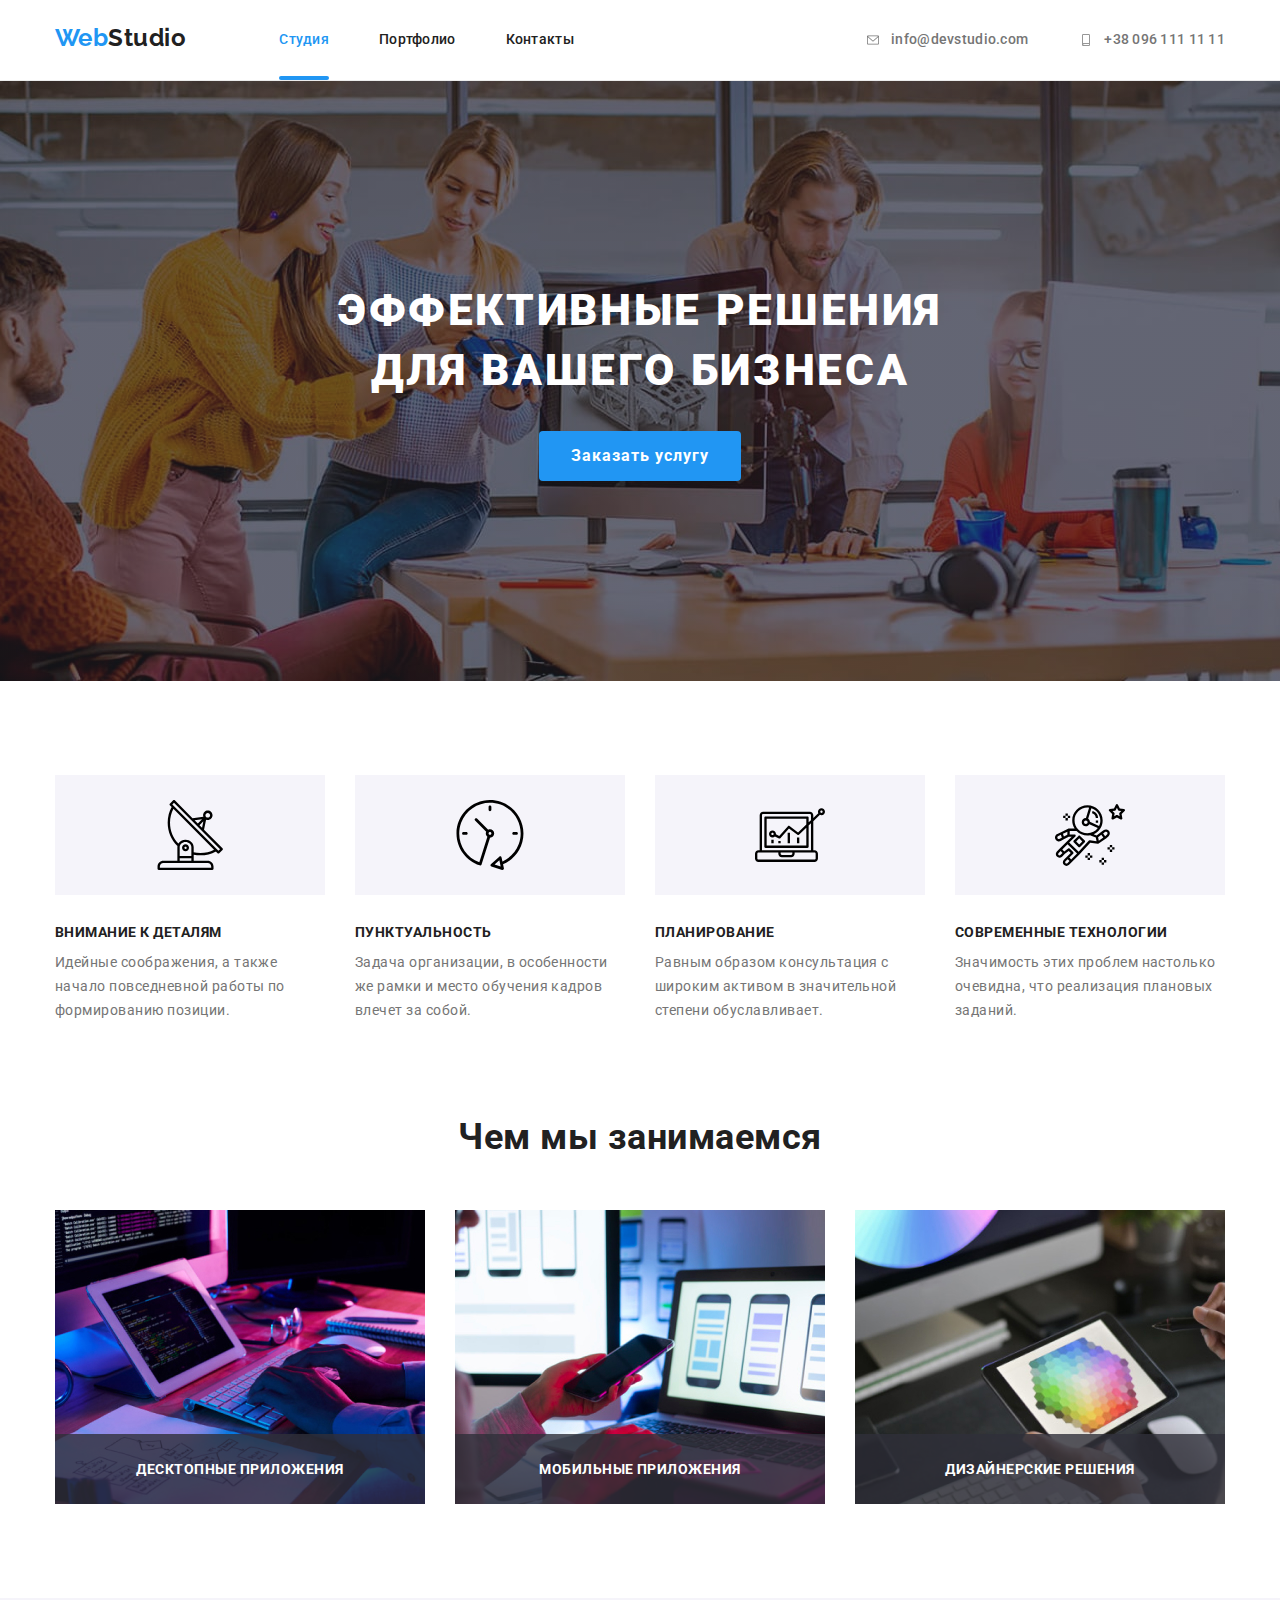
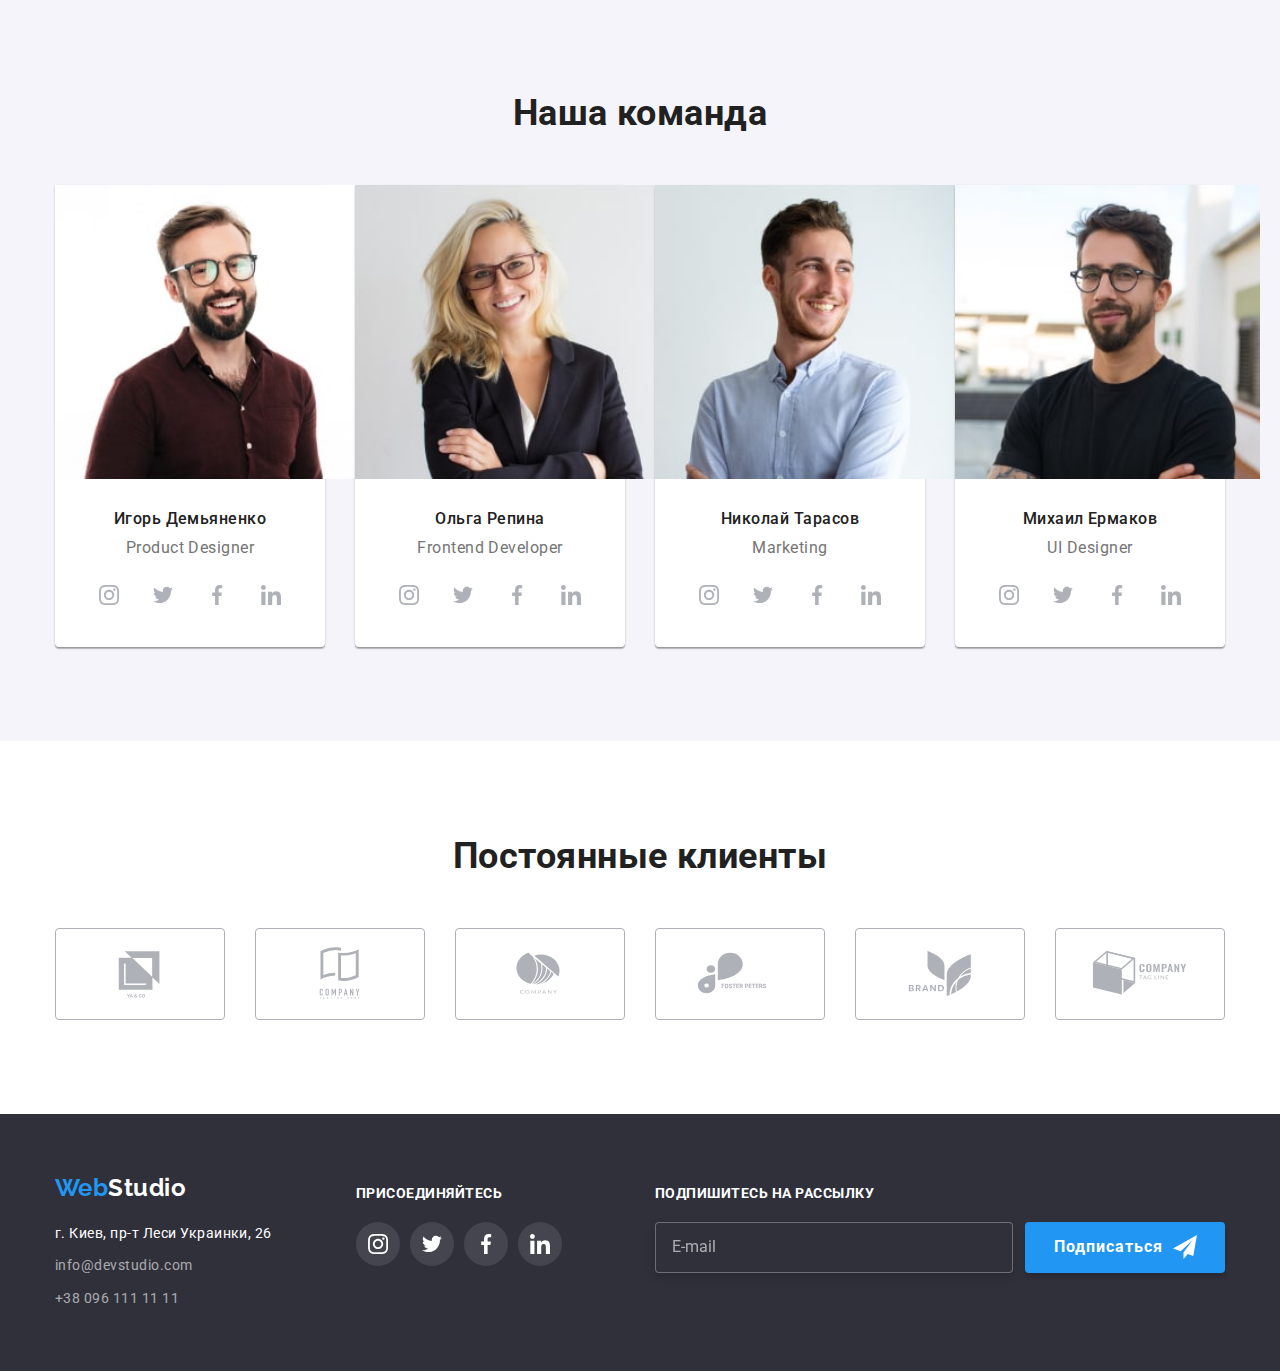
==== commit 7c4cad78: "исправление ошибок" ====
--- a/index.html
+++ b/index.html
@@ -43,24 +43,26 @@
                             <li class="nav-menu__item"><a href="./portfolio.html" class="nav-menu__link">Портфолио</a></li>
                             <li class="nav-menu__item"><a href="" class="nav-menu__link">Контакты</a></li>
                         </ul>
-                        <ul class="contacts-mobile">
-                            <li class="contacts-mobile__item">
-                                <a href="tel:+380961111111" class="contacts-mobile__tel-link">
-                                    +38 096 111 11 11
-                                </a>
-                            </li>
-                            <li class="contacts-mobile__item">
-                                <a href="mailto:info@devstudio.com" class="contacts-mobile__mail-link">
-                                    info@devstudio.com
-                                </a>
-                            </li>
-                        </ul>
-                        <ul class="links-menu">
-                            <li class="links-menu__item"><a class="links-menu__link" href="">Instagram</a></li>
-                            <li class="links-menu__item"><a class="links-menu__link" href="">Twitter</a></li>
-                            <li class="links-menu__item"><a class="links-menu__link" href="">Facebook</a></li>
-                            <li class="links-menu__item"><a class="links-menu__link" href="">LinkedIn</a></li>
-                        </ul>
+                        <div>
+                            <ul class="contacts-mobile">
+                                <li class="contacts-mobile__item">
+                                    <a href="tel:+380961111111" class="contacts-mobile__tel-link">
+                                        +38 096 111 11 11
+                                    </a>
+                                </li>
+                                <li class="contacts-mobile__item">
+                                    <a href="mailto:info@devstudio.com" class="contacts-mobile__mail-link">
+                                        info@devstudio.com
+                                    </a>
+                                </li>
+                            </ul>
+                            <ul class="links-menu">
+                                <li class="links-menu__item"><a class="links-menu__link" href="">Instagram</a></li>
+                                <li class="links-menu__item"><a class="links-menu__link" href="">Twitter</a></li>
+                                <li class="links-menu__item"><a class="links-menu__link" href="">Facebook</a></li>
+                                <li class="links-menu__item"><a class="links-menu__link" href="">LinkedIn</a></li>
+                            </ul>
+                        </div>
                     </div>
                 </div>
             </nav>
@@ -88,12 +90,14 @@
     <!-- Основной контент -->
     <main>
         <!-- Герой -->
-        <section class="hero">
-            <div class="container">
-                <h1 class="hero__titel">Эффективные решения для вашего бизнеса</h1>
-                <button type="button" class="hero__button" data-modal-open>Заказать услугу</button>
-            </div>
-        </section>
+        <div class="container-hero">
+            <section class="hero">
+                <div class="container">
+                    <h1 class="hero__titel">Эффективные решения для вашего бизнеса</h1>
+                    <button type="button" class="hero__button" data-modal-open>Заказать услугу</button>
+                </div>
+            </section>
+        </div>
         <!-- Преимущества -->
         <section class="advantage">
             <div class="container">
@@ -226,7 +230,6 @@
                             sizes="(min-width: 1200px) 270px, (min-width: 768px) 354px, (min-width: 480px) 450px, 100vw" 
                             src="./images/igor270.jpg" 
                             alt="Игорь Демьяненко"
-                            width="100%"
                         >
                         <div class="information">
                             <h3 class="information__titel">Игорь Демьяненко</h3>
@@ -269,7 +272,6 @@
                         sizes="(min-width: 1200px) 270px, (min-width: 768px) 354px, (min-width: 480px) 450px, 100vw" 
                         src="./images/olga270.jpg" 
                         alt="Ольга Репина"
-                        width="100%"
                         >
                         <div class="information">
                             <h3 class="information__titel">Ольга Репина</h3>
@@ -312,7 +314,6 @@
                         sizes="(min-width: 1200px) 270px, (min-width: 768px) 354px, (min-width: 480px) 450px, 100vw" 
                         src="./images/nikolai270.jpg" 
                         alt="Николай Тарасов"
-                        width="100%"
                         >
                         <div class="information">
                             <h3 class="information__titel">Николай Тарасов</h3>
@@ -355,7 +356,6 @@
                         sizes="(min-width: 1200px) 270px, (min-width: 768px) 354px, (min-width: 480px) 450px, 100vw" 
                         src="./images/mihail270.jpg" 
                         alt="Михаил Ермаков"
-                        width="100%"
                         >
                         <div class="information">
                             <h3 class="information__titel">Михаил Ермаков</h3>
@@ -500,7 +500,6 @@
                     <input class="footer-form__input" type="email" name="email" placeholder="E-mail">
                     <button class="mailing-btn" type="submit">Подписаться</button>
                 </form>
-                <!-- <button class="mailing-btn" type="submit">Подписаться</button> -->
             </div>
         </div>
     </footer>
--- a/css/main.min.css
+++ b/css/main.min.css
@@ -1,2 +1,2 @@
-.site-nav,.contacts,.nav-menu,.contacts-mobile,.links-menu,.advantage__list,.services__list,.team-list,.filter,.examples{padding:0;margin:0;list-style:none}.visually-hidden{position:absolute;width:1px;height:1px;margin:-1px;border:0;padding:0;white-space:nowrap;-webkit-clip-path:inset(100%);clip-path:inset(100%);clip:rect(0 0 0 0);overflow:hidden}body{color:#212121;font-family:Roboto,sans-serif;letter-spacing:0.03em}.container{margin:0 auto;padding-left:15px;padding-right:15px}@media screen and (min-width: 480px){.container{width:480px}}@media screen and (min-width: 768px){.container{width:768px}}@media screen and (min-width: 1200px){.container{width:1200px}}.section-titel{margin-top:0;margin-bottom:30px;font-weight:700;font-size:28px;line-height:1.18;text-align:center}@media screen and (min-width: 1200px){.section-titel{margin-bottom:50px;font-size:36px;line-height:1.2}}.photo{display:block}.page-header{border-bottom:1px solid #ececec}.page-header__menu-btn{display:-webkit-inline-box;display:-ms-inline-flexbox;display:inline-flex;margin:10px 0;padding:0;border:transparent;background-color:transparent}@media screen and (min-width: 767px){.page-header__menu-btn{display:none}}.logo{display:block;padding-top:16px;padding-bottom:16px;color:#2196f3;font-family:Raleway,sans-serif;font-weight:700;font-size:24px;line-height:1.16;text-decoration:none}@media screen and (min-width: 768px){.logo{padding-top:26px;padding-bottom:26px}}@media screen and (min-width: 1200px){.logo{padding-top:24px;padding-bottom:25px;margin-right:93px}}.logo__text{color:#212121}.main-nav{display:-webkit-box;display:-ms-flexbox;display:flex}.page-header__nav{display:-webkit-box;display:-ms-flexbox;display:flex;-webkit-box-pack:justify;-ms-flex-pack:justify;justify-content:space-between}@media screen and (max-width: 767px){.page-header__nav{width:100%}}.site-nav{display:none}@media screen and (min-width: 768px){.site-nav{display:-webkit-box;display:-ms-flexbox;display:flex;margin-left:88px}.site-nav__item:not(:last-child){margin-right:50px}}@media screen and (min-width: 1200px){.site-nav{display:-webkit-box;display:-ms-flexbox;display:flex;margin-left:0}.site-nav__item:not(:last-child){margin-right:50px}}.site-nav__link{display:block;padding-top:32px;padding-bottom:32px;-webkit-transition:color 250ms cubic-bezier(0.4, 0, 0.2, 1);transition:color 250ms cubic-bezier(0.4, 0, 0.2, 1);color:#212121;font-weight:500;font-size:14px;line-height:1.14;letter-spacing:0.02em;text-decoration:none}.site-nav__link:hover,.site-nav__link:focus{color:#2196f3}.site-nav__link--current{position:relative;color:#2196f3}.site-nav__link--current::after{content:'';position:absolute;left:0;bottom:0;display:block;width:100%;height:4px;background-color:#2196f3;border-radius:2px}.contacts{display:none;margin-left:auto}@media screen and (min-width: 768px){.contacts{display:block;padding-top:21px;padding-bottom:21px}}@media screen and (min-width: 1200px){.contacts{display:-webkit-box;display:-ms-flexbox;display:flex;padding:0}}@media screen and (min-width: 768px){.contacts__item:not(:last-child){margin-bottom:10px}}@media screen and (min-width: 1200px){.contacts__item:not(:last-child){margin-right:50px;margin-bottom:0}}.contacts__link{display:-webkit-box;display:-ms-flexbox;display:flex;-webkit-box-align:center;-ms-flex-align:center;align-items:center;-webkit-transition:color 250ms cubic-bezier(0.4, 0, 0.2, 1);transition:color 250ms cubic-bezier(0.4, 0, 0.2, 1);font-weight:500;letter-spacing:0.02em;text-decoration:none;color:#757575;fill:#757575}.contacts__link:hover,.contacts__link:focus{color:#2196f3;fill:#2196f3}@media screen and (min-width: 768px){.contacts__link{font-size:12px;line-height:1.17}}@media screen and (min-width: 1200px){.contacts__link{padding-top:32px;padding-bottom:32px;font-size:14px;line-height:1.14}}.contacts__icon{-webkit-transition:fill 250ms cubic-bezier(0.4, 0, 0.2, 1);transition:fill 250ms cubic-bezier(0.4, 0, 0.2, 1)}@media screen and (min-width: 768px){.contacts__icon{width:14px;height:10px;margin-right:8px}}@media screen and (min-width: 1200px){.contacts__icon{width:16px;height:12px;margin-right:10px}}.mobile-menu{position:fixed;top:0;left:0;-webkit-transition:opacity 250ms cubic-bezier(0.4, 0, 0.2, 1);transition:opacity 250ms cubic-bezier(0.4, 0, 0.2, 1);width:100%;height:100%;overflow-y:scroll;background-color:#ffffff;-webkit-box-shadow:0px 4px 8px rgba(0,0,0,0.04),0px 2px 4px rgba(0,0,0,0.08),0px 1px 3px rgba(0,0,0,0.16);box-shadow:0px 4px 8px rgba(0,0,0,0.04),0px 2px 4px rgba(0,0,0,0.08),0px 1px 3px rgba(0,0,0,0.16);z-index:2}.mobile-menu.is-hidden{opacity:0;pointer-events:none;-webkit-transition:opacity 250ms cubic-bezier(0.4, 0, 0.2, 1);transition:opacity 250ms cubic-bezier(0.4, 0, 0.2, 1)}.menu-btn-close{position:absolute;top:10px;right:15px;margin:0;padding:0;border:none;background-color:transparent}.mobile-menu__container{padding:48px 40px}.nav-menu{display:block}.nav-menu__item{margin-bottom:32px}.nav-menu__item:last-child{margin-bottom:0}.nav-menu__link{font-weight:500;font-size:40px;line-height:1.17;letter-spacing:0.02em;text-decoration:none;color:#212121}.nav-menu__link--current{color:#2196f3}.contacts-mobile{display:block;margin-top:306px}.contacts-mobile__item{margin-bottom:32px}.contacts-mobile__item:last-child{margin-bottom:0}.contacts-mobile__tel-link{font-weight:500;font-size:34px;line-height:1.18;letter-spacing:0.02em;text-decoration:none;color:#2196f3}.contacts-mobile__mail-link{font-weight:500;font-size:24px;line-height:1.17;letter-spacing:0.02em;text-decoration:none;color:#757575}.links-menu{display:-webkit-box;display:-ms-flexbox;display:flex;margin-top:64px}.links-menu__item{margin-right:10px;padding-right:10px;border-right:1px solid rgba(33,33,33,0.2)}.links-menu__item:last-child{margin-right:0;padding-right:0;border-right:transparent}.links-menu__link{font-weight:500;font-size:18px;line-height:1.2;letter-spacing:0.02em;text-decoration:none;color:#2196f3}.hero{padding-top:118px;padding-bottom:118px;text-align:center;margin-left:auto;margin-right:auto;background-color:#c4c4c4;background-image:-webkit-gradient(linear, left top, right top, from(rgba(47,48,58,0.4)), to(rgba(47,48,58,0.4))),url(../../images/overlay480.jpg);background-image:linear-gradient(to right, rgba(47,48,58,0.4), rgba(47,48,58,0.4)),url(../../images/overlay480.jpg);background-repeat:no-repeat;background-position:center;background-size:cover}@media screen and (min-device-pixel-ratio: 2), screen and (-webkit-min-device-pixel-ratio: 2), screen and (min-resolution: 192dpi), screen and (min-resolution: 2dppx){.hero{background-image:-webkit-gradient(linear, left top, right top, from(rgba(47,48,58,0.4)), to(rgba(47,48,58,0.4))),url(../../images/overlay480@2x.jpg);background-image:linear-gradient(to right, rgba(47,48,58,0.4), rgba(47,48,58,0.4)),url(../../images/overlay480@2x.jpg)}}@media screen and (min-width: 481px) and (max-width: 768px){.hero{background-image:-webkit-gradient(linear, left top, right top, from(rgba(47,48,58,0.4)), to(rgba(47,48,58,0.4))),url(../../images/overlay768.jpg);background-image:linear-gradient(to right, rgba(47,48,58,0.4), rgba(47,48,58,0.4)),url(../../images/overlay768.jpg)}}@media screen and (min-width: 481px) and (max-width: 768px) and (min-device-pixel-ratio: 2), screen and (min-width: 481px) and (max-width: 768px) and (-webkit-min-device-pixel-ratio: 2), screen and (min-width: 481px) and (max-width: 768px) and (min-resolution: 192dpi), screen and (min-width: 481px) and (max-width: 768px) and (min-resolution: 2dppx){.hero{background-image:-webkit-gradient(linear, left top, right top, from(rgba(47,48,58,0.4)), to(rgba(47,48,58,0.4))),url(../../images/overlay768@2x.jpg);background-image:linear-gradient(to right, rgba(47,48,58,0.4), rgba(47,48,58,0.4)),url(../../images/overlay768@2x.jpg)}}@media screen and (min-width: 769px){.hero{background-image:-webkit-gradient(linear, left top, right top, from(rgba(47,48,58,0.4)), to(rgba(47,48,58,0.4))),url(../../images/overlay1200.jpg);background-image:linear-gradient(to right, rgba(47,48,58,0.4), rgba(47,48,58,0.4)),url(../../images/overlay1200.jpg)}}@media screen and (min-width: 769px) and (min-width: 1200px){.hero{padding-top:200px;padding-bottom:200px}}@media screen and (min-width: 769px) and (min-device-pixel-ratio: 2), screen and (min-width: 769px) and (-webkit-min-device-pixel-ratio: 2), screen and (min-width: 769px) and (min-resolution: 192dpi), screen and (min-width: 769px) and (min-resolution: 2dppx){.hero{background-image:-webkit-gradient(linear, left top, right top, from(rgba(47,48,58,0.4)), to(rgba(47,48,58,0.4))),url(../../images/overlay1200@2x.jpg);background-image:linear-gradient(to right, rgba(47,48,58,0.4), rgba(47,48,58,0.4)),url(../../images/overlay1200@2x.jpg)}}.hero__titel{margin:0 auto 30px auto;max-width:360px;color:#fff;font-weight:900;font-size:26px;line-height:1.61;text-align:center;letter-spacing:0.06em;text-transform:uppercase}@media screen and (min-width: 1200px){.hero__titel{max-width:700px;font-size:44px;line-height:1.36}}.hero__button{display:inline-block;border:transparent;padding:10px 32px;-webkit-transition:background-color 250ms cubic-bezier(0.4, 0, 0.2, 1);transition:background-color 250ms cubic-bezier(0.4, 0, 0.2, 1);border-radius:4px;background-color:#2196f3;color:#fff;font-weight:700;font-size:16px;line-height:1.9;letter-spacing:0.06em}.hero__button:hover,.hero__button:focus{background-color:#188ce8}.advantage{padding-top:60px;padding-bottom:60px}@media screen and (min-width: 1200px){.advantage{padding-top:94px;padding-bottom:0}}.advantage__list{display:block}@media screen and (min-width: 768px){.advantage__list{display:-webkit-box;display:-ms-flexbox;display:flex;-ms-flex-wrap:wrap;flex-wrap:wrap}}@media screen and (min-width: 1200px){.advantage__list{-ms-flex-wrap:nowrap;flex-wrap:nowrap}}@media screen and (min-width: 768px){.advantage__item{width:354px;margin-right:30px;margin-bottom:30px}}@media screen and (min-width: 768px) and (max-width: 1199px){.advantage__item:nth-child(2n){margin-right:0}.advantage__item:nth-last-child(-n+2){margin-bottom:0}}@media screen and (min-width: 1200px){.advantage__item{width:270px;margin-right:30px;margin-bottom:0}.advantage__item:nth-child(4n){margin-right:0}}.advantage__icon{display:-webkit-box;display:-ms-flexbox;display:flex;-webkit-box-pack:center;-ms-flex-pack:center;justify-content:center;-webkit-box-align:center;-ms-flex-align:center;align-items:center;height:120px;margin-bottom:30px;background-color:#f5f4fa}.advantage__titel{margin-top:0;margin-bottom:10px;font-weight:700;font-size:14px;line-height:1.14;text-transform:uppercase}@media screen and (max-width: 767px){.advantage__titel{text-align:center}}.advantage__text{margin-top:0;margin-bottom:0;color:#757575;font-size:14px;line-height:1.7}.backdrop{position:fixed;top:0;left:0;-webkit-transition:opacity 250ms cubic-bezier(0.4, 0, 0.2, 1);transition:opacity 250ms cubic-bezier(0.4, 0, 0.2, 1);width:100%;height:100%;background-color:rgba(0,0,0,0.2);z-index:1}.backdrop.is-hidden{opacity:0;pointer-events:none;-webkit-transition:opacity 250ms cubic-bezier(0.4, 0, 0.2, 1);transition:opacity 250ms cubic-bezier(0.4, 0, 0.2, 1)}.backdrop__modal{position:absolute;top:50%;left:50%;-webkit-transform:translate(-50%, -50%);transform:translate(-50%, -50%);height:609px;padding:40px 0;background:#fff;-webkit-box-shadow:0px 1px 3px rgba(0,0,0,0.12),0px 1px 1px rgba(0,0,0,0.14),0px 2px 1px rgba(0,0,0,0.2);box-shadow:0px 1px 3px rgba(0,0,0,0.12),0px 1px 1px rgba(0,0,0,0.14),0px 2px 1px rgba(0,0,0,0.2);border-radius:4px}@media screen and (max-width: 479px){.backdrop__modal{min-width:304px;max-width:450px;width:100%}}@media screen and (min-width: 480px){.backdrop__modal{width:450px}}@media screen and (min-width: 1200px){.backdrop__modal{width:528px;height:581px}}.backdrop__titel{display:block;margin:0 auto;font-weight:700;font-size:20px;text-align:center;color:#212121}@media screen and (min-width: 480px){.backdrop__titel{width:370px;line-height:1.5}}@media screen and (min-width: 1200px){.backdrop__titel{width:448px;line-height:1.15}}.close-btn{display:-webkit-box;display:-ms-flexbox;display:flex;-webkit-box-pack:center;-ms-flex-pack:center;justify-content:center;-webkit-box-align:center;-ms-flex-align:center;align-items:center;width:30px;height:30px;cursor:pointer;position:absolute;top:8px;right:8px;-webkit-transition:fill 250ms cubic-bezier(0.4, 0, 0.2, 1);transition:fill 250ms cubic-bezier(0.4, 0, 0.2, 1);padding:0;background-color:#fff;border:2px solid rgba(0,0,0,0.1);border-radius:50%}.close-btn:hover,.close-btn:focus{fill:#2196f3}.backdrop-form{display:-webkit-box;display:-ms-flexbox;display:flex;-webkit-box-orient:vertical;-webkit-box-direction:normal;-ms-flex-direction:column;flex-direction:column;margin:0 auto}@media screen and (max-width: 479px){.backdrop-form{padding:0 15px}}@media screen and (min-width: 480px){.backdrop-form{width:370px}}@media screen and (min-width: 1200px){.backdrop-form{width:448px}}.backdrop-form__field{display:-webkit-box;display:-ms-flexbox;display:flex;-webkit-box-orient:vertical;-webkit-box-direction:normal;-ms-flex-direction:column;flex-direction:column;margin-top:10px;position:relative}.backdrop-form__field:first-child{margin-top:12px}.backdrop-form__label{display:block;margin:0 0 4px 0;padding:0;font-size:12px;line-height:14px;letter-spacing:0.01em;color:#757575}.backdrop-form__input{width:100%;margin:0;padding:10px 10px 10px 42px;-webkit-transition:border-color 250ms cubic-bezier(0.4, 0, 0.2, 1);transition:border-color 250ms cubic-bezier(0.4, 0, 0.2, 1);color:#000000;border:1px solid rgba(33,33,33,0.2);border-radius:4px}.backdrop-form__input:focus{outline:none;border:1px solid #2196f3;cursor:pointer;fill:#2196f3}.backdrop-form__icon{position:absolute;left:12px;bottom:11px;-webkit-transition:fill 250ms cubic-bezier(0.4, 0, 0.2, 1);transition:fill 250ms cubic-bezier(0.4, 0, 0.2, 1);fill:#212121}.backdrop-form__input:focus+.backdrop-form__icon{fill:#2196f3}.backdrop-form__textarea{display:block;width:100%;height:120px;padding:12px 16px;margin:0;resize:none;cursor:pointer;-webkit-transition:border-color 250ms cubic-bezier(0.4, 0, 0.2, 1);transition:border-color 250ms cubic-bezier(0.4, 0, 0.2, 1);border:1px solid rgba(33,33,33,0.2);border-radius:4px;color:rgba(117,117,117,0.5)}.backdrop-form__textarea::-webkit-input-placeholder{font-size:12px;line-height:14px;letter-spacing:0.01em}.backdrop-form__textarea:-ms-input-placeholder{font-size:12px;line-height:14px;letter-spacing:0.01em}.backdrop-form__textarea::-ms-input-placeholder{font-size:12px;line-height:14px;letter-spacing:0.01em}.backdrop-form__textarea::placeholder{font-size:12px;line-height:14px;letter-spacing:0.01em}.backdrop-form__textarea:focus{outline:none;border:1px solid #2196f3}.checkbox{display:-webkit-box;display:-ms-flexbox;display:flex;-webkit-box-pack:center;-ms-flex-pack:center;justify-content:center;-webkit-box-align:center;-ms-flex-align:center;align-items:center;margin-top:20px}@media screen and (max-width: 1199px){.checkbox{height:15px}}.checkbox__input{position:absolute;width:1px;height:1px;margin:-1px;border:0;padding:0}.checkbox__icon{display:block;width:16px;height:15px;margin-right:8px;-webkit-transition:border-color 250ms cubic-bezier(0.4, 0, 0.2, 1),background-color 250ms cubic-bezier(0.4, 0, 0.2, 1);transition:border-color 250ms cubic-bezier(0.4, 0, 0.2, 1),background-color 250ms cubic-bezier(0.4, 0, 0.2, 1);border:2px solid #212121;border-radius:4px}.checkbox__input:checked+.checkbox__icon{background-color:#2196f3;background-image:url(../images/icon-check.svg);background-size:contain;background-origin:border-box;border-color:#2196f3}.checkbox__accept{letter-spacing:0.03em;color:#757575}@media screen and (max-width: 1199px){.checkbox__accept{height:14px;font-size:12px;line-height:1.66}}@media screen and (min-width: 1200px){.checkbox__accept{font-size:14px;line-height:24px}}.checkbox__conditions{color:#2196f3}.send-btn{display:block;padding:10px 55px;margin:30px auto 0;font-weight:700;font-size:16px;line-height:30px;text-align:center;letter-spacing:0.06em;border:transparent;cursor:pointer;-webkit-transition:background-color 250ms cubic-bezier(0.4, 0, 0.2, 1),-webkit-box-shadow 250ms cubic-bezier(0.4, 0, 0.2, 1);transition:background-color 250ms cubic-bezier(0.4, 0, 0.2, 1),-webkit-box-shadow 250ms cubic-bezier(0.4, 0, 0.2, 1);transition:background-color 250ms cubic-bezier(0.4, 0, 0.2, 1),box-shadow 250ms cubic-bezier(0.4, 0, 0.2, 1);transition:background-color 250ms cubic-bezier(0.4, 0, 0.2, 1),box-shadow 250ms cubic-bezier(0.4, 0, 0.2, 1),-webkit-box-shadow 250ms cubic-bezier(0.4, 0, 0.2, 1);background-color:#2196f3;color:#fff;border-radius:4px;-webkit-box-shadow:0px 4px 4px rgba(0,0,0,0.15);box-shadow:0px 4px 4px rgba(0,0,0,0.15)}.send-btn:hover{background-color:#188ce8;-webkit-box-shadow:0px 4px 4px rgba(0,0,0,0.15);box-shadow:0px 4px 4px rgba(0,0,0,0.15)}.services{padding-top:94px;padding-bottom:94px}@media screen and (max-width: 1199px){.services{display:none}}.services__list{display:-webkit-box;display:-ms-flexbox;display:flex;padding-top:0}.services__item{margin-right:30px;position:relative}.services__item:last-child{margin-right:0}.services__description{width:100%;position:absolute;left:0;bottom:0;text-align:center;background:rgba(47,48,58,0.8)}.services__text{margin:27px 0;font-weight:700;font-size:14px;line-height:16px;text-transform:uppercase;color:#fff}.team{padding-top:60px;padding-bottom:60px;background-color:#f5f4fa}@media screen and (min-width: 1200px){.team{padding-top:94px;padding-bottom:94px}}.team-list{display:-webkit-box;display:-ms-flexbox;display:flex;-ms-flex-wrap:wrap;flex-wrap:wrap}.team-list__item{max-width:450px;margin-bottom:30px;border-radius:0px 0px 4px 4px;-webkit-box-shadow:0px 1px 3px rgba(0,0,0,0.12),0px 1px 1px rgba(0,0,0,0.14),0px 2px 1px rgba(0,0,0,0.2);box-shadow:0px 1px 3px rgba(0,0,0,0.12),0px 1px 1px rgba(0,0,0,0.14),0px 2px 1px rgba(0,0,0,0.2);background-color:#fff}@media screen and (max-width: 767px){.team-list__item:last-child{margin-bottom:0}}@media screen and (min-width: 768px){.team-list__item{width:354px;margin-right:30px}}@media screen and (min-width: 768px) and (max-width: 1199px){.team-list__item:nth-child(2n){margin-right:0}.team-list__item:nth-last-child(-n+2){margin-bottom:0}}@media screen and (min-width: 1200px){.team-list__item{width:270px;margin-bottom:0}.team-list__item:last-child{margin-right:0}}.information{padding-top:30px}@media screen and (min-width: 1200px){.information{padding-bottom:30px}}.information__titel{margin-top:0;margin-bottom:10px;font-weight:500;font-size:16px;line-height:1.2;text-align:center}.information__text{margin-top:0;margin-bottom:0;color:#757575;font-size:16px;line-height:1.2;text-align:center}.social-networks{display:-webkit-box;display:-ms-flexbox;display:flex;-webkit-box-pack:center;-ms-flex-pack:center;justify-content:center;margin-top:16px;padding:0 0 24px 0;-webkit-box-align:center;-ms-flex-align:center;align-items:center}@media screen and (min-width: 1200px){.social-networks{padding:0}}.social-networks__item{display:-webkit-box;display:-ms-flexbox;display:flex;-webkit-box-align:center;-ms-flex-align:center;align-items:center;list-style:none;margin-right:10px;min-height:44px;min-width:44px;border-radius:50%}.social-networks__item:last-child{margin-right:0}.social-networks__link{display:-webkit-box;display:-ms-flexbox;display:flex;-webkit-box-pack:center;-ms-flex-pack:center;justify-content:center;-webkit-box-align:center;-ms-flex-align:center;align-items:center;min-height:44px;min-width:44px;-webkit-transition:fill 250ms cubic-bezier(0.4, 0, 0.2, 1),background-color 250ms cubic-bezier(0.4, 0, 0.2, 1);transition:fill 250ms cubic-bezier(0.4, 0, 0.2, 1),background-color 250ms cubic-bezier(0.4, 0, 0.2, 1);border-radius:50%;fill:#afb1b8}.social-networks__link:hover,.social-networks__link:focus{background-color:#2196f3;fill:#fff}.regular-customers{padding-top:60px;padding-bottom:60px}@media screen and (min-width: 1200px){.regular-customers{padding-top:94px;padding-bottom:94px}}.customers-list{display:-webkit-box;display:-ms-flexbox;display:flex;-ms-flex-wrap:wrap;flex-wrap:wrap;margin:0;padding:0;list-style-type:none}@media screen and (min-width: 1200px){.customers-list{-ms-flex-wrap:nowrap;flex-wrap:nowrap}}.customers-list__item{display:-webkit-box;display:-ms-flexbox;display:flex;width:calc((100% - 30px) / 2);height:92px;margin-right:30px;margin-bottom:30px;padding:0;-webkit-transition:border 250ms cubic-bezier(0.4, 0, 0.2, 1);transition:border 250ms cubic-bezier(0.4, 0, 0.2, 1);border:1px solid #afb1b8;border-radius:4px}.customers-list__item:hover,.customers-list__item:focus{border:1px solid #2196f3}@media screen and (min-width: 480px){.customers-list__item{width:210px;margin-right:30px;margin-bottom:30px}}@media screen and (max-width: 767px){.customers-list__item:nth-child(2n){margin-right:0}.customers-list__item:nth-last-child(-n+2){margin-bottom:0}}@media screen and (min-width: 768px){.customers-list__item{width:226px}}@media screen and (min-width: 768px) and (max-width: 1199px){.customers-list__item:nth-child(3n){margin-right:0}.customers-list__item:nth-last-child(-n+3){margin-bottom:0}}@media screen and (min-width: 1200px){.customers-list__item{width:170px;margin-bottom:0}.customers-list__item:last-child{margin-right:0}}.customers-list__link{display:-webkit-box;display:-ms-flexbox;display:flex;-webkit-box-pack:center;-ms-flex-pack:center;justify-content:center;-webkit-box-align:center;-ms-flex-align:center;align-items:center;width:100%;height:100%;-webkit-transition:fill 250ms cubic-bezier(0.4, 0, 0.2, 1);transition:fill 250ms cubic-bezier(0.4, 0, 0.2, 1);border-radius:4px;fill:#afb1b8}.customers-list__link:hover,.customers-list__link:focus{fill:#2196f3}.footer{padding-top:60px;padding-bottom:60px;background-color:#2f303a}.footer-container{-ms-flex-line-pack:baseline;align-content:baseline;margin:0 auto;padding-left:15px;padding-right:15px}@media screen and (min-width: 480px){.footer-container{width:480px}}@media screen and (min-width: 768px){.footer-container{display:-webkit-box;display:-ms-flexbox;display:flex;width:768px;-ms-flex-wrap:wrap;flex-wrap:wrap}}@media screen and (min-width: 1200px){.footer-container{display:-webkit-box;display:-ms-flexbox;display:flex;width:1200px;-ms-flex-wrap:nowrap;flex-wrap:nowrap}}.contacts-container{width:231px}@media screen and (max-width: 767px){.contacts-container{text-align:center;margin:0 auto}}@media screen and (min-width: 768px) and (max-width: 1199px){.contacts-container{text-align:center;margin:0 auto;margin-left:76px}}@media screen and (min-width: 1200px){.contacts-container{margin-right:70px}}.logo--footer{margin:0 0 20px 0;padding:0}.logo__text--white{color:#fff}.address{color:#fff;font-size:14px;line-height:1.7;font-style:normal}@media screen and (max-width: 767px){.address{margin-bottom:60px}}.address__text{margin:0 0 9px 0}@media screen and (max-width: 767px){.address__text{margin-bottom:8px}}@media screen and (min-width: 768px){.address__text{margin-bottom:8px}}.address__link{display:block;margin:0;-webkit-transition:color 250ms cubic-bezier(0.4, 0, 0.2, 1);transition:color 250ms cubic-bezier(0.4, 0, 0.2, 1);color:rgba(255,255,255,0.6);text-decoration:none}.address__link:hover,.address__link:focus{color:#f5f4fa}.address__link:last-child{margin-bottom:0}@media screen and (max-width: 767px){.address__link{margin-bottom:8px}}@media screen and (min-width: 768px){.address__link{margin-bottom:8px}}@media screen and (min-width: 1200px){.address__link{margin-bottom:9px}}@media screen and (max-width: 767px){.footer-social-container{display:-webkit-box;display:-ms-flexbox;display:flex;-webkit-box-orient:vertical;-webkit-box-direction:normal;-ms-flex-direction:column;flex-direction:column;width:206px;margin:0 auto}}@media screen and (min-width: 768px) and (max-width: 1199px){.footer-social-container{display:-webkit-box;display:-ms-flexbox;display:flex;-webkit-box-orient:vertical;-webkit-box-direction:normal;-ms-flex-direction:column;flex-direction:column;width:206px;margin-right:89px;padding-top:5px}}.join-text{font-weight:700;font-size:14px;line-height:1.14;text-transform:uppercase;color:#fff}@media screen and (max-width: 767px){.join-text{margin:0 0 20px 0;text-align:center}}@media screen and (min-width: 768px){.join-text{margin:0 0 20px 0;text-align:center}}@media screen and (min-width: 1200px){.join-text{margin:12px 0 20px 0;text-align:left}}@media screen and (max-width: 767px){.social-networks--footer{margin:0 0 60px 0;padding:0}}@media screen and (min-width: 768px){.social-networks--footer{margin:0;padding:0}}@media screen and (min-width: 1200px){.social-networks--footer{margin:0 93px 0 0}}.social-networks__item:last-child{margin-right:0}.social-networks__item--dark{background:rgba(255,255,255,0.1)}.social-networks__link--white{fill:#fff}@media screen and (max-width: 767px){.join-container{max-width:450px;margin:0 auto}}@media screen and (min-width: 768px) and (max-width: 1199px){.join-container{width:450px;margin:0 auto;padding-top:60px}}@media screen and (min-width: 1200px){.join-container{display:inline-block;width:570px}}.footer-form{display:-webkit-box;display:-ms-flexbox;display:flex}@media screen and (max-width: 767px){.footer-form{-webkit-box-orient:vertical;-webkit-box-direction:normal;-ms-flex-direction:column;flex-direction:column}}@media screen and (max-width: 1199px){.footer-form{-webkit-box-orient:vertical;-webkit-box-direction:normal;-ms-flex-direction:column;flex-direction:column}}.footer-form__input{padding:15px 16px;margin:0;border:1px solid rgba(255,255,255,0.3);border-radius:4px;-webkit-transition:250ms cubic-bezier(0.4, 0, 0.2, 1);transition:250ms cubic-bezier(0.4, 0, 0.2, 1);color:#fff;background-color:#2f303a;-webkit-filter:drop-shadow(0px 4px 4px rgba(0,0,0,0.15));filter:drop-shadow(0px 4px 4px rgba(0,0,0,0.15))}.footer-form__input::-webkit-input-placeholder{font-size:16px;line-height:1.25;color:rgba(255,255,255,0.6)}.footer-form__input:-ms-input-placeholder{font-size:16px;line-height:1.25;color:rgba(255,255,255,0.6)}.footer-form__input::-ms-input-placeholder{font-size:16px;line-height:1.25;color:rgba(255,255,255,0.6)}.footer-form__input::placeholder{font-size:16px;line-height:1.25;color:rgba(255,255,255,0.6)}.footer-form__input:focus{outline:none;border:1px solid #2196f3;cursor:pointer}@media screen and (max-width: 767px){.footer-form__input{margin-bottom:20px}}@media screen and (min-width: 768px) and (max-width: 1199px){.footer-form__input{width:100%;margin-bottom:20px}}@media screen and (min-width: 1200px){.footer-form__input{width:358px;margin-right:12px}}.mailing-btn{width:200px;padding:10px 29px;margin:0;font-weight:700;font-size:16px;line-height:1.9;-webkit-box-align:center;-ms-flex-align:center;align-items:center;text-align:start;letter-spacing:0.06em;cursor:pointer;background-color:#2196f3;color:#fff;-webkit-box-shadow:0px 4px 4px rgba(0,0,0,0.15);box-shadow:0px 4px 4px rgba(0,0,0,0.15);border:transparent;border-radius:4px;background-image:url(../images/icon-send.svg);background-repeat:no-repeat;background-position:148px 13px}@media screen and (max-width: 767px){.mailing-btn{margin:0 auto}}@media screen and (max-width: 1199px){.mailing-btn{margin:0 auto}}.works-section{display:-webkit-box;display:-ms-flexbox;display:flex;-ms-flex-wrap:wrap;flex-wrap:wrap;margin-left:auto;margin-right:auto}@media screen and (max-width: 767px){.works-section{padding-top:60px;padding-bottom:60px}}@media screen and (min-width: 768px){.works-section{padding-top:60px;padding-bottom:60px}}@media screen and (min-width: 1200px){.works-section{padding-top:94px;padding-bottom:94px}}.container-portfolio{display:-webkit-box;display:-ms-flexbox;display:flex;-ms-flex-wrap:wrap;flex-wrap:wrap;padding-left:15px;padding-right:15px;margin-left:auto;margin-right:auto}@media screen and (min-width: 480px){.container-portfolio{width:480px}}@media screen and (min-width: 768px){.container-portfolio{width:768px}}@media screen and (min-width: 1200px){.container-portfolio{width:1200px}}.filter{display:-webkit-box;display:-ms-flexbox;display:flex;-ms-flex-wrap:wrap;flex-wrap:wrap;margin-bottom:40px;margin-left:auto;margin-right:auto}@media screen and (min-width: 768px){.filter{margin-bottom:30px}}@media screen and (min-width: 1200px){.filter{margin-bottom:50px}}.filter__item{margin-right:8px}@media screen and (max-width: 767px){.filter__item{padding-bottom:15px}}.filter__item:last-child{margin-right:0}@media screen and (max-width: 767px){.filter__item:nth-last-child(-n+2){padding-bottom:0px}}.filter__button{padding:6px 22px;border-radius:4px;border:transparent;-webkit-transition:background-color 250ms cubic-bezier(0.4, 0, 0.2, 1),color 250ms cubic-bezier(0.4, 0, 0.2, 1),-webkit-box-shadow 250ms cubic-bezier(0.4, 0, 0.2, 1);transition:background-color 250ms cubic-bezier(0.4, 0, 0.2, 1),color 250ms cubic-bezier(0.4, 0, 0.2, 1),-webkit-box-shadow 250ms cubic-bezier(0.4, 0, 0.2, 1);transition:box-shadow 250ms cubic-bezier(0.4, 0, 0.2, 1),background-color 250ms cubic-bezier(0.4, 0, 0.2, 1),color 250ms cubic-bezier(0.4, 0, 0.2, 1);transition:box-shadow 250ms cubic-bezier(0.4, 0, 0.2, 1),background-color 250ms cubic-bezier(0.4, 0, 0.2, 1),color 250ms cubic-bezier(0.4, 0, 0.2, 1),-webkit-box-shadow 250ms cubic-bezier(0.4, 0, 0.2, 1);font-weight:500;font-size:16px;line-height:1.6;text-align:center;cursor:pointer;background-color:#f5f4fa;color:#212121}.filter__button:hover,.filter__button:focus{background-color:#2196f3;color:#fff;-webkit-box-shadow:0px 3px 1px rgba(0,0,0,0.1),0px 1px 2px rgba(0,0,0,0.08),0px 2px 2px rgba(0,0,0,0.12);box-shadow:0px 3px 1px rgba(0,0,0,0.1),0px 1px 2px rgba(0,0,0,0.08),0px 2px 2px rgba(0,0,0,0.12)}.examples{display:block}@media screen and (max-width: 479px){.examples{margin:0 auto}}@media screen and (min-width: 768px){.examples{display:-webkit-box;display:-ms-flexbox;display:flex;-ms-flex-wrap:wrap;flex-wrap:wrap}}.examples__item{margin-bottom:30px}@media screen and (max-width: 479px){.examples__item{min-width:290px;width:100%}}@media screen and (min-width: 480px){.examples__item{width:450px}.examples__item:last-child{margin-bottom:0}}@media screen and (min-width: 768px){.examples__item{width:354px;margin-right:30px}}@media screen and (min-width: 768px) and (max-width: 1199px){.examples__item:nth-child(2n){margin-right:0}.examples__item:nth-last-child(-n+2){margin-bottom:0}}@media screen and (min-width: 1200px){.examples__item{width:370px}.examples__item:nth-child(3n){margin-right:0}.examples__item:nth-last-child(-n+3){margin-bottom:0}}.examples__link{display:block;position:relative;-webkit-transition:color 250ms cubic-bezier(0.4, 0, 0.2, 1),-webkit-box-shadow 250ms cubic-bezier(0.4, 0, 0.2, 1);transition:color 250ms cubic-bezier(0.4, 0, 0.2, 1),-webkit-box-shadow 250ms cubic-bezier(0.4, 0, 0.2, 1);transition:color 250ms cubic-bezier(0.4, 0, 0.2, 1),box-shadow 250ms cubic-bezier(0.4, 0, 0.2, 1);transition:color 250ms cubic-bezier(0.4, 0, 0.2, 1),box-shadow 250ms cubic-bezier(0.4, 0, 0.2, 1),-webkit-box-shadow 250ms cubic-bezier(0.4, 0, 0.2, 1);color:#212121;text-decoration:none;overflow:hidden}.examples__link:hover,.examples__link:focus{-webkit-box-shadow:0px 1px 1px rgba(0,0,0,0.12),0px 4px 4px rgba(0,0,0,0.06),1px 4px 6px rgba(0,0,0,0.16);box-shadow:0px 1px 1px rgba(0,0,0,0.12),0px 4px 4px rgba(0,0,0,0.06),1px 4px 6px rgba(0,0,0,0.16)}.examples__link:hover .examples__container,.examples__link:focus .examples__container{-webkit-transform:translateY(0);transform:translateY(0)}.examples__container{width:100%;height:100%;margin:0 0 0 0;position:absolute;left:0;top:0;-webkit-transform:translateY(101%);transform:translateY(101%);-webkit-transition:-webkit-transform 250ms cubic-bezier(0.4, 0, 0.2, 1);transition:-webkit-transform 250ms cubic-bezier(0.4, 0, 0.2, 1);transition:transform 250ms cubic-bezier(0.4, 0, 0.2, 1);transition:transform 250ms cubic-bezier(0.4, 0, 0.2, 1), -webkit-transform 250ms cubic-bezier(0.4, 0, 0.2, 1);background:rgba(33,150,243,0.9)}.examples__description{margin:0;padding:77px 24px;font-size:18px;line-height:28px;color:#fff}@media screen and (min-width: 768px){.examples__description{padding:49px 24px 77px 24px}}@media screen and (min-width: 1200px){.examples__description{padding:63px 24px}}.examples__info{padding:20px 24px;border:1px solid #eeeeee;border-top:transparent;position:relative;z-index:1;background-color:#fff}@media screen and (min-width: 768px) and (max-width: 1199px){.examples__info--height{height:147.4px}}.examples__titel{margin:0 0 4px 0;font-weight:700;font-size:18px;line-height:2;letter-spacing:0.06em}.examples__text{margin:0;color:#757575;font-size:16px;line-height:1.9}
+.site-nav,.contacts,.nav-menu,.contacts-mobile,.links-menu,.advantage__list,.services__list,.team-list,.filter,.examples{padding:0;margin:0;list-style:none}.visually-hidden{position:absolute;width:1px;height:1px;margin:-1px;border:0;padding:0;white-space:nowrap;-webkit-clip-path:inset(100%);clip-path:inset(100%);clip:rect(0 0 0 0);overflow:hidden}body{color:#212121;font-family:Roboto,sans-serif;letter-spacing:0.03em}.container{margin:0 auto;padding-left:15px;padding-right:15px}@media screen and (min-width: 480px){.container{width:480px}}@media screen and (min-width: 768px){.container{width:768px}}@media screen and (min-width: 1200px){.container{width:1200px}}.section-titel{margin-top:0;margin-bottom:30px;font-weight:700;font-size:28px;line-height:1.18;text-align:center}@media screen and (min-width: 1200px){.section-titel{margin-bottom:50px;font-size:36px;line-height:1.2}}.photo{display:block}@media screen and (min-width: 480px){.photo{height:294px}}@media screen and (max-width: 480px){.photo{width:100%}}.page-header{border-bottom:1px solid #ececec}.page-header__menu-btn{display:-webkit-inline-box;display:-ms-inline-flexbox;display:inline-flex;margin:10px 0;padding:0;border:transparent;background-color:transparent}@media screen and (min-width: 767px){.page-header__menu-btn{display:none}}.logo{display:block;padding-top:16px;padding-bottom:16px;color:#2196f3;font-family:Raleway,sans-serif;font-weight:700;font-size:24px;line-height:1.16;text-decoration:none}@media screen and (min-width: 768px){.logo{padding-top:26px;padding-bottom:26px}}@media screen and (min-width: 1200px){.logo{padding-top:24px;padding-bottom:25px;margin-right:93px}}.logo__text{color:#212121}.main-nav{display:-webkit-box;display:-ms-flexbox;display:flex}.page-header__nav{display:-webkit-box;display:-ms-flexbox;display:flex;-webkit-box-pack:justify;-ms-flex-pack:justify;justify-content:space-between}@media screen and (max-width: 767px){.page-header__nav{width:100%}}.site-nav{display:none}@media screen and (min-width: 768px){.site-nav{display:-webkit-box;display:-ms-flexbox;display:flex;margin-left:88px}.site-nav__item:not(:last-child){margin-right:50px}}@media screen and (min-width: 1200px){.site-nav{display:-webkit-box;display:-ms-flexbox;display:flex;margin-left:0}.site-nav__item:not(:last-child){margin-right:50px}}.site-nav__link{display:block;padding-top:32px;padding-bottom:32px;-webkit-transition:color 250ms cubic-bezier(0.4, 0, 0.2, 1);transition:color 250ms cubic-bezier(0.4, 0, 0.2, 1);color:#212121;font-weight:500;font-size:14px;line-height:1.14;letter-spacing:0.02em;text-decoration:none}.site-nav__link:hover,.site-nav__link:focus{color:#2196f3}.site-nav__link--current{position:relative;color:#2196f3}.site-nav__link--current::after{content:'';position:absolute;left:0;bottom:0;display:block;width:100%;height:4px;background-color:#2196f3;border-radius:2px}.contacts{display:none;margin-left:auto}@media screen and (min-width: 768px){.contacts{display:block;padding-top:21px;padding-bottom:21px}}@media screen and (min-width: 1200px){.contacts{display:-webkit-box;display:-ms-flexbox;display:flex;padding:0}}@media screen and (min-width: 768px){.contacts__item:not(:last-child){margin-bottom:10px}}@media screen and (min-width: 1200px){.contacts__item:not(:last-child){margin-right:50px;margin-bottom:0}}.contacts__link{display:-webkit-box;display:-ms-flexbox;display:flex;-webkit-box-align:center;-ms-flex-align:center;align-items:center;-webkit-transition:color 250ms cubic-bezier(0.4, 0, 0.2, 1);transition:color 250ms cubic-bezier(0.4, 0, 0.2, 1);font-weight:500;letter-spacing:0.02em;text-decoration:none;color:#757575;fill:#757575}.contacts__link:hover,.contacts__link:focus{color:#2196f3;fill:#2196f3}@media screen and (min-width: 768px){.contacts__link{font-size:12px;line-height:1.17}}@media screen and (min-width: 1200px){.contacts__link{padding-top:32px;padding-bottom:32px;font-size:14px;line-height:1.14}}.contacts__icon{-webkit-transition:fill 250ms cubic-bezier(0.4, 0, 0.2, 1);transition:fill 250ms cubic-bezier(0.4, 0, 0.2, 1)}@media screen and (min-width: 768px){.contacts__icon{width:14px;height:10px;margin-right:8px}}@media screen and (min-width: 1200px){.contacts__icon{width:16px;height:12px;margin-right:10px}}.mobile-menu{position:fixed;top:0;left:0;-webkit-transition:opacity 250ms cubic-bezier(0.4, 0, 0.2, 1);transition:opacity 250ms cubic-bezier(0.4, 0, 0.2, 1);width:100%;height:100%;overflow-y:scroll;background-color:#ffffff;-webkit-box-shadow:0px 4px 8px rgba(0,0,0,0.04),0px 2px 4px rgba(0,0,0,0.08),0px 1px 3px rgba(0,0,0,0.16);box-shadow:0px 4px 8px rgba(0,0,0,0.04),0px 2px 4px rgba(0,0,0,0.08),0px 1px 3px rgba(0,0,0,0.16);z-index:2}.mobile-menu.is-hidden{opacity:0;pointer-events:none;-webkit-transition:opacity 250ms cubic-bezier(0.4, 0, 0.2, 1);transition:opacity 250ms cubic-bezier(0.4, 0, 0.2, 1)}.menu-btn-close{position:absolute;top:10px;right:15px;margin:0;padding:0;border:none;background-color:transparent}.mobile-menu__container{height:100%;display:-webkit-box;display:-ms-flexbox;display:flex;-webkit-box-orient:vertical;-webkit-box-direction:normal;-ms-flex-direction:column;flex-direction:column;-webkit-box-pack:justify;-ms-flex-pack:justify;justify-content:space-between;padding:48px 40px}.nav-menu{display:block}.nav-menu__item{margin-bottom:32px}.nav-menu__item:last-child{margin-bottom:0}.nav-menu__link{font-weight:500;font-size:40px;line-height:1.17;letter-spacing:0.02em;text-decoration:none;color:#212121}.nav-menu__link--current{color:#2196f3}.contacts-mobile{display:block}.contacts-mobile__item{margin-bottom:32px}.contacts-mobile__item:last-child{margin-bottom:0}@media screen and (max-width: 369px){.contacts-mobile__item{margin-bottom:16px}}.contacts-mobile__tel-link{font-weight:500;font-size:34px;line-height:1.18;letter-spacing:0.02em;text-decoration:none;color:#2196f3}.contacts-mobile__mail-link{font-weight:500;font-size:24px;line-height:1.17;letter-spacing:0.02em;text-decoration:none;color:#757575}.links-menu{display:-webkit-box;display:-ms-flexbox;display:flex;-ms-flex-wrap:wrap;flex-wrap:wrap;margin-top:64px}@media screen and (max-width: 369x){.links-menu{margin-top:32px}}.links-menu__item{margin-bottom:20px;margin-right:10px;padding-right:10px;border-right:1px solid rgba(33,33,33,0.2)}.links-menu__item:last-child{margin-right:0;padding-right:0;border-right:transparent}@media screen and (min-width: 320px){.links-menu__item:nth-child(n+3){margin-bottom:0}}@media screen and (min-width: 369px){.links-menu__item:last-child{margin-bottom:0}}.links-menu__link{font-weight:500;font-size:18px;line-height:1.2;letter-spacing:0.02em;text-decoration:none;color:#2196f3}.container-hero{background-color:#c4c4c4}.hero{max-width:1600px;padding-top:118px;padding-bottom:118px;text-align:center;margin-left:auto;margin-right:auto;background-image:-webkit-gradient(linear, left top, right top, from(rgba(47,48,58,0.4)), to(rgba(47,48,58,0.4))),url(../images/overlay480.jpg);background-image:linear-gradient(to right, rgba(47,48,58,0.4), rgba(47,48,58,0.4)),url(../images/overlay480.jpg);background-repeat:no-repeat;background-position:center;background-size:cover}@media screen and (min-device-pixel-ratio: 2), screen and (-webkit-min-device-pixel-ratio: 2), screen and (min-resolution: 192dpi), screen and (min-resolution: 2dppx){.hero{background-image:-webkit-gradient(linear, left top, right top, from(rgba(47,48,58,0.4)), to(rgba(47,48,58,0.4))),url(../images/overlay480@2x.jpg);background-image:linear-gradient(to right, rgba(47,48,58,0.4), rgba(47,48,58,0.4)),url(../images/overlay480@2x.jpg)}}@media screen and (min-width: 481px) and (max-width: 768px){.hero{background-image:-webkit-gradient(linear, left top, right top, from(rgba(47,48,58,0.4)), to(rgba(47,48,58,0.4))),url(../images/overlay768.jpg);background-image:linear-gradient(to right, rgba(47,48,58,0.4), rgba(47,48,58,0.4)),url(../images/overlay768.jpg)}}@media screen and (min-width: 481px) and (max-width: 768px) and (min-device-pixel-ratio: 2), screen and (min-width: 481px) and (max-width: 768px) and (-webkit-min-device-pixel-ratio: 2), screen and (min-width: 481px) and (max-width: 768px) and (min-resolution: 192dpi), screen and (min-width: 481px) and (max-width: 768px) and (min-resolution: 2dppx){.hero{background-image:-webkit-gradient(linear, left top, right top, from(rgba(47,48,58,0.4)), to(rgba(47,48,58,0.4))),url(../images/overlay768@2x.jpg);background-image:linear-gradient(to right, rgba(47,48,58,0.4), rgba(47,48,58,0.4)),url(../images/overlay768@2x.jpg)}}@media screen and (min-width: 769px){.hero{background-image:-webkit-gradient(linear, left top, right top, from(rgba(47,48,58,0.4)), to(rgba(47,48,58,0.4))),url(../images/overlay1200.jpg);background-image:linear-gradient(to right, rgba(47,48,58,0.4), rgba(47,48,58,0.4)),url(../images/overlay1200.jpg)}}@media screen and (min-width: 769px) and (min-width: 1200px){.hero{padding-top:200px;padding-bottom:200px}}@media screen and (min-width: 769px) and (min-device-pixel-ratio: 2), screen and (min-width: 769px) and (-webkit-min-device-pixel-ratio: 2), screen and (min-width: 769px) and (min-resolution: 192dpi), screen and (min-width: 769px) and (min-resolution: 2dppx){.hero{background-image:-webkit-gradient(linear, left top, right top, from(rgba(47,48,58,0.4)), to(rgba(47,48,58,0.4))),url(../images/overlay1200@2x.jpg);background-image:linear-gradient(to right, rgba(47,48,58,0.4), rgba(47,48,58,0.4)),url(../images/overlay1200@2x.jpg)}}.hero__titel{margin:0 auto 30px auto;max-width:360px;color:#fff;font-weight:900;font-size:26px;line-height:1.61;text-align:center;letter-spacing:0.06em;text-transform:uppercase}@media screen and (min-width: 1200px){.hero__titel{max-width:700px;font-size:44px;line-height:1.36}}.hero__button{display:inline-block;border:transparent;padding:10px 32px;-webkit-transition:background-color 250ms cubic-bezier(0.4, 0, 0.2, 1);transition:background-color 250ms cubic-bezier(0.4, 0, 0.2, 1);border-radius:4px;background-color:#2196f3;color:#fff;font-weight:700;font-size:16px;line-height:1.9;letter-spacing:0.06em}.hero__button:hover,.hero__button:focus{background-color:#188ce8}.advantage{padding-top:60px;padding-bottom:60px}@media screen and (min-width: 1200px){.advantage{padding-top:94px;padding-bottom:0}}.advantage__list{display:block}@media screen and (min-width: 768px){.advantage__list{display:-webkit-box;display:-ms-flexbox;display:flex;-ms-flex-wrap:wrap;flex-wrap:wrap}}@media screen and (min-width: 1200px){.advantage__list{-ms-flex-wrap:nowrap;flex-wrap:nowrap}}@media screen and (max-width: 767px){.advantage__item{margin-bottom:30px}.advantage__item:last-child{margin-bottom:0}}@media screen and (min-width: 768px){.advantage__item{width:354px;margin-right:30px;margin-bottom:30px}}@media screen and (min-width: 768px) and (max-width: 1199px){.advantage__item:nth-child(2n){margin-right:0}.advantage__item:nth-last-child(-n+2){margin-bottom:0}}@media screen and (min-width: 1200px){.advantage__item{width:270px;margin-right:30px;margin-bottom:0}.advantage__item:nth-child(4n){margin-right:0}}.advantage__icon{display:-webkit-box;display:-ms-flexbox;display:flex;-webkit-box-pack:center;-ms-flex-pack:center;justify-content:center;-webkit-box-align:center;-ms-flex-align:center;align-items:center;height:120px;margin-bottom:30px;background-color:#f5f4fa}.advantage__titel{margin-top:0;margin-bottom:10px;font-weight:700;font-size:14px;line-height:1.14;text-transform:uppercase}@media screen and (max-width: 767px){.advantage__titel{text-align:center}}.advantage__text{margin-top:0;margin-bottom:0;color:#757575;font-size:14px;line-height:1.7}.backdrop{position:fixed;top:0;left:0;-webkit-transition:opacity 250ms cubic-bezier(0.4, 0, 0.2, 1);transition:opacity 250ms cubic-bezier(0.4, 0, 0.2, 1);width:100%;height:100%;background-color:rgba(0,0,0,0.2);z-index:1}.backdrop.is-hidden{opacity:0;pointer-events:none;-webkit-transition:opacity 250ms cubic-bezier(0.4, 0, 0.2, 1);transition:opacity 250ms cubic-bezier(0.4, 0, 0.2, 1)}.backdrop__modal{position:absolute;top:50%;left:50%;-webkit-transform:translate(-50%, -50%);transform:translate(-50%, -50%);height:609px;padding:40px 0;background:#fff;-webkit-box-shadow:0px 1px 3px rgba(0,0,0,0.12),0px 1px 1px rgba(0,0,0,0.14),0px 2px 1px rgba(0,0,0,0.2);box-shadow:0px 1px 3px rgba(0,0,0,0.12),0px 1px 1px rgba(0,0,0,0.14),0px 2px 1px rgba(0,0,0,0.2);border-radius:4px}@media screen and (max-width: 479px){.backdrop__modal{min-width:304px;max-width:450px;width:100%;height:580px}}@media screen and (min-width: 480px){.backdrop__modal{width:450px}}@media screen and (min-width: 1200px){.backdrop__modal{width:528px;height:581px}}.backdrop__titel{display:block;margin:0 auto;font-weight:700;font-size:20px;text-align:center;color:#212121}@media screen and (min-width: 480px){.backdrop__titel{width:370px;line-height:1.5}}@media screen and (min-width: 1200px){.backdrop__titel{width:448px;line-height:1.15}}.close-btn{display:-webkit-box;display:-ms-flexbox;display:flex;-webkit-box-pack:center;-ms-flex-pack:center;justify-content:center;-webkit-box-align:center;-ms-flex-align:center;align-items:center;width:30px;height:30px;cursor:pointer;position:absolute;top:8px;right:8px;-webkit-transition:fill 250ms cubic-bezier(0.4, 0, 0.2, 1);transition:fill 250ms cubic-bezier(0.4, 0, 0.2, 1);padding:0;background-color:#fff;border:2px solid rgba(0,0,0,0.1);border-radius:50%}.close-btn:hover,.close-btn:focus{fill:#2196f3}.backdrop-form{display:-webkit-box;display:-ms-flexbox;display:flex;-webkit-box-orient:vertical;-webkit-box-direction:normal;-ms-flex-direction:column;flex-direction:column;margin:0 auto}@media screen and (max-width: 479px){.backdrop-form{padding:0 15px}}@media screen and (min-width: 480px){.backdrop-form{width:370px}}@media screen and (min-width: 1200px){.backdrop-form{width:448px}}.backdrop-form__field{display:-webkit-box;display:-ms-flexbox;display:flex;-webkit-box-orient:vertical;-webkit-box-direction:normal;-ms-flex-direction:column;flex-direction:column;margin-top:10px;position:relative}.backdrop-form__field:first-child{margin-top:12px}.backdrop-form__label{display:block;margin:0 0 4px 0;padding:0;font-size:12px;line-height:14px;letter-spacing:0.01em;color:#757575}.backdrop-form__input{width:100%;margin:0;padding:10px 10px 10px 42px;-webkit-transition:border-color 250ms cubic-bezier(0.4, 0, 0.2, 1);transition:border-color 250ms cubic-bezier(0.4, 0, 0.2, 1);color:#000000;border:1px solid rgba(33,33,33,0.2);border-radius:4px}.backdrop-form__input:focus{outline:none;border:1px solid #2196f3;cursor:pointer;fill:#2196f3}.backdrop-form__icon{position:absolute;left:12px;bottom:11px;-webkit-transition:fill 250ms cubic-bezier(0.4, 0, 0.2, 1);transition:fill 250ms cubic-bezier(0.4, 0, 0.2, 1);fill:#212121}.backdrop-form__input:focus+.backdrop-form__icon{fill:#2196f3}.backdrop-form__textarea{display:block;width:100%;height:120px;padding:12px 16px;margin:0;resize:none;cursor:pointer;-webkit-transition:border-color 250ms cubic-bezier(0.4, 0, 0.2, 1);transition:border-color 250ms cubic-bezier(0.4, 0, 0.2, 1);border:1px solid rgba(33,33,33,0.2);border-radius:4px;color:rgba(117,117,117,0.5)}.backdrop-form__textarea::-webkit-input-placeholder{font-size:12px;line-height:14px;letter-spacing:0.01em}.backdrop-form__textarea:-ms-input-placeholder{font-size:12px;line-height:14px;letter-spacing:0.01em}.backdrop-form__textarea::-ms-input-placeholder{font-size:12px;line-height:14px;letter-spacing:0.01em}.backdrop-form__textarea::placeholder{font-size:12px;line-height:14px;letter-spacing:0.01em}.backdrop-form__textarea:focus{outline:none;border:1px solid #2196f3}.checkbox{display:-webkit-box;display:-ms-flexbox;display:flex;-webkit-box-pack:center;-ms-flex-pack:center;justify-content:center;-webkit-box-align:center;-ms-flex-align:center;align-items:center;margin-top:20px}@media screen and (max-width: 1199px){.checkbox{height:15px}}.checkbox__input{position:absolute;width:1px;height:1px;margin:-1px;border:0;padding:0}.checkbox__icon{display:block;width:16px;height:15px;margin-right:8px;-webkit-transition:border-color 250ms cubic-bezier(0.4, 0, 0.2, 1),background-color 250ms cubic-bezier(0.4, 0, 0.2, 1);transition:border-color 250ms cubic-bezier(0.4, 0, 0.2, 1),background-color 250ms cubic-bezier(0.4, 0, 0.2, 1);border:2px solid #212121;border-radius:4px}.checkbox__input:checked+.checkbox__icon{background-color:#2196f3;background-image:url(../images/icon-check.svg);background-size:contain;background-origin:border-box;border-color:#2196f3}.checkbox__accept{letter-spacing:0.03em;color:#757575}@media screen and (max-width: 1199px){.checkbox__accept{height:14px;font-size:12px;line-height:1.66}}@media screen and (min-width: 1200px){.checkbox__accept{font-size:14px;line-height:24px}}.checkbox__conditions{color:#2196f3}.send-btn{display:block;padding:10px 55px;margin:30px auto 0;font-weight:700;font-size:16px;line-height:30px;text-align:center;letter-spacing:0.06em;border:transparent;cursor:pointer;-webkit-transition:background-color 250ms cubic-bezier(0.4, 0, 0.2, 1),-webkit-box-shadow 250ms cubic-bezier(0.4, 0, 0.2, 1);transition:background-color 250ms cubic-bezier(0.4, 0, 0.2, 1),-webkit-box-shadow 250ms cubic-bezier(0.4, 0, 0.2, 1);transition:background-color 250ms cubic-bezier(0.4, 0, 0.2, 1),box-shadow 250ms cubic-bezier(0.4, 0, 0.2, 1);transition:background-color 250ms cubic-bezier(0.4, 0, 0.2, 1),box-shadow 250ms cubic-bezier(0.4, 0, 0.2, 1),-webkit-box-shadow 250ms cubic-bezier(0.4, 0, 0.2, 1);background-color:#2196f3;color:#fff;border-radius:4px;-webkit-box-shadow:0px 4px 4px rgba(0,0,0,0.15);box-shadow:0px 4px 4px rgba(0,0,0,0.15)}.send-btn:hover{background-color:#188ce8;-webkit-box-shadow:0px 4px 4px rgba(0,0,0,0.15);box-shadow:0px 4px 4px rgba(0,0,0,0.15)}.services{padding-top:94px;padding-bottom:94px}@media screen and (max-width: 1199px){.services{display:none}}.services__list{display:-webkit-box;display:-ms-flexbox;display:flex;padding-top:0}.services__item{margin-right:30px;position:relative}.services__item:last-child{margin-right:0}.services__description{width:100%;position:absolute;left:0;bottom:0;text-align:center;background:rgba(47,48,58,0.8)}.services__text{margin:27px 0;font-weight:700;font-size:14px;line-height:16px;text-transform:uppercase;color:#fff}.team{padding-top:60px;padding-bottom:60px;background-color:#f5f4fa}@media screen and (min-width: 1200px){.team{padding-top:94px;padding-bottom:94px}}.team-list{display:-webkit-box;display:-ms-flexbox;display:flex;-ms-flex-wrap:wrap;flex-wrap:wrap}.team-list__item{max-width:450px;margin-bottom:30px;border-radius:0px 0px 4px 4px;-webkit-box-shadow:0px 1px 3px rgba(0,0,0,0.12),0px 1px 1px rgba(0,0,0,0.14),0px 2px 1px rgba(0,0,0,0.2);box-shadow:0px 1px 3px rgba(0,0,0,0.12),0px 1px 1px rgba(0,0,0,0.14),0px 2px 1px rgba(0,0,0,0.2);background-color:#fff}@media screen and (max-width: 767px){.team-list__item:last-child{margin-bottom:0}}@media screen and (min-width: 768px){.team-list__item{width:354px;margin-right:30px}}@media screen and (min-width: 768px) and (max-width: 1199px){.team-list__item:nth-child(2n){margin-right:0}.team-list__item:nth-last-child(-n+2){margin-bottom:0}}@media screen and (min-width: 1200px){.team-list__item{width:270px;margin-bottom:0}.team-list__item:last-child{margin-right:0}}.information{padding-top:30px}@media screen and (min-width: 1200px){.information{padding-bottom:30px}}.information__titel{margin-top:0;margin-bottom:10px;font-weight:500;font-size:16px;line-height:1.2;text-align:center}.information__text{margin-top:0;margin-bottom:0;color:#757575;font-size:16px;line-height:1.2;text-align:center}.social-networks{display:-webkit-box;display:-ms-flexbox;display:flex;-webkit-box-pack:center;-ms-flex-pack:center;justify-content:center;margin-top:16px;padding:0 0 24px 0;-webkit-box-align:center;-ms-flex-align:center;align-items:center}@media screen and (min-width: 1200px){.social-networks{padding:0}}.social-networks__item{display:-webkit-box;display:-ms-flexbox;display:flex;-webkit-box-align:center;-ms-flex-align:center;align-items:center;list-style:none;margin-right:10px;min-height:44px;min-width:44px;border-radius:50%}.social-networks__item:last-child{margin-right:0}.social-networks__link{display:-webkit-box;display:-ms-flexbox;display:flex;-webkit-box-pack:center;-ms-flex-pack:center;justify-content:center;-webkit-box-align:center;-ms-flex-align:center;align-items:center;min-height:44px;min-width:44px;-webkit-transition:fill 250ms cubic-bezier(0.4, 0, 0.2, 1),background-color 250ms cubic-bezier(0.4, 0, 0.2, 1);transition:fill 250ms cubic-bezier(0.4, 0, 0.2, 1),background-color 250ms cubic-bezier(0.4, 0, 0.2, 1);border-radius:50%;fill:#afb1b8}.social-networks__link:hover,.social-networks__link:focus{background-color:#2196f3;fill:#fff}.regular-customers{padding-top:60px;padding-bottom:60px}@media screen and (min-width: 1200px){.regular-customers{padding-top:94px;padding-bottom:94px}}.customers-list{display:-webkit-box;display:-ms-flexbox;display:flex;-ms-flex-wrap:wrap;flex-wrap:wrap;margin:0;padding:0;list-style-type:none}@media screen and (min-width: 1200px){.customers-list{-ms-flex-wrap:nowrap;flex-wrap:nowrap}}.customers-list__item{display:-webkit-box;display:-ms-flexbox;display:flex;width:calc((100% - 30px) / 2);height:92px;margin-right:30px;margin-bottom:30px;padding:0;-webkit-transition:border 250ms cubic-bezier(0.4, 0, 0.2, 1);transition:border 250ms cubic-bezier(0.4, 0, 0.2, 1);border:1px solid #afb1b8;border-radius:4px}.customers-list__item:hover,.customers-list__item:focus{border:1px solid #2196f3}@media screen and (min-width: 480px){.customers-list__item{width:210px;margin-right:30px;margin-bottom:30px}}@media screen and (max-width: 767px){.customers-list__item:nth-child(2n){margin-right:0}.customers-list__item:nth-last-child(-n+2){margin-bottom:0}}@media screen and (min-width: 768px){.customers-list__item{width:226px}}@media screen and (min-width: 768px) and (max-width: 1199px){.customers-list__item:nth-child(3n){margin-right:0}.customers-list__item:nth-last-child(-n+3){margin-bottom:0}}@media screen and (min-width: 1200px){.customers-list__item{width:170px;margin-bottom:0}.customers-list__item:last-child{margin-right:0}}.customers-list__link{display:-webkit-box;display:-ms-flexbox;display:flex;-webkit-box-pack:center;-ms-flex-pack:center;justify-content:center;-webkit-box-align:center;-ms-flex-align:center;align-items:center;width:100%;height:100%;-webkit-transition:fill 250ms cubic-bezier(0.4, 0, 0.2, 1);transition:fill 250ms cubic-bezier(0.4, 0, 0.2, 1);border-radius:4px;fill:#afb1b8}.customers-list__link:hover,.customers-list__link:focus{fill:#2196f3}.footer{padding-top:60px;padding-bottom:60px;background-color:#2f303a}.footer-container{-ms-flex-line-pack:baseline;align-content:baseline;margin:0 auto;padding-left:15px;padding-right:15px}@media screen and (min-width: 480px){.footer-container{width:480px}}@media screen and (min-width: 768px){.footer-container{display:-webkit-box;display:-ms-flexbox;display:flex;width:768px;-ms-flex-wrap:wrap;flex-wrap:wrap}}@media screen and (min-width: 1200px){.footer-container{display:-webkit-box;display:-ms-flexbox;display:flex;width:1200px;-ms-flex-wrap:nowrap;flex-wrap:nowrap}}.contacts-container{width:231px}@media screen and (max-width: 767px){.contacts-container{text-align:center;margin:0 auto}}@media screen and (min-width: 768px) and (max-width: 1199px){.contacts-container{text-align:center;margin:0 auto;margin-left:76px}}@media screen and (min-width: 1200px){.contacts-container{margin-right:70px}}.logo--footer{margin:0 0 20px 0;padding:0}.logo__text--white{color:#fff}.address{color:#fff;font-size:14px;line-height:1.7;font-style:normal}@media screen and (max-width: 767px){.address{margin-bottom:60px}}.address__text{margin:0 0 9px 0}@media screen and (max-width: 767px){.address__text{margin-bottom:8px}}@media screen and (min-width: 768px){.address__text{margin-bottom:8px}}.address__link{display:block;margin:0;-webkit-transition:color 250ms cubic-bezier(0.4, 0, 0.2, 1);transition:color 250ms cubic-bezier(0.4, 0, 0.2, 1);color:rgba(255,255,255,0.6);text-decoration:none}.address__link:hover,.address__link:focus{color:#f5f4fa}.address__link:last-child{margin-bottom:0}@media screen and (max-width: 767px){.address__link{margin-bottom:8px}}@media screen and (min-width: 768px){.address__link{margin-bottom:8px}}@media screen and (min-width: 1200px){.address__link{margin-bottom:9px}}@media screen and (max-width: 767px){.footer-social-container{display:-webkit-box;display:-ms-flexbox;display:flex;-webkit-box-orient:vertical;-webkit-box-direction:normal;-ms-flex-direction:column;flex-direction:column;width:206px;margin:0 auto}}@media screen and (min-width: 768px) and (max-width: 1199px){.footer-social-container{display:-webkit-box;display:-ms-flexbox;display:flex;-webkit-box-orient:vertical;-webkit-box-direction:normal;-ms-flex-direction:column;flex-direction:column;width:206px;margin-right:89px;padding-top:5px}}.join-text{font-weight:700;font-size:14px;line-height:1.14;text-transform:uppercase;color:#fff}@media screen and (max-width: 767px){.join-text{margin:0 0 20px 0;text-align:center}}@media screen and (min-width: 768px){.join-text{margin:0 0 20px 0;text-align:center}}@media screen and (min-width: 1200px){.join-text{margin:12px 0 20px 0;text-align:left}}@media screen and (max-width: 767px){.social-networks--footer{margin:0 0 60px 0;padding:0}}@media screen and (min-width: 768px){.social-networks--footer{margin:0;padding:0}}@media screen and (min-width: 1200px){.social-networks--footer{margin:0 93px 0 0}}.social-networks__item:last-child{margin-right:0}.social-networks__item--dark{background:rgba(255,255,255,0.1)}.social-networks__link--white{fill:#fff}@media screen and (max-width: 767px){.join-container{max-width:450px;margin:0 auto}}@media screen and (min-width: 768px) and (max-width: 1199px){.join-container{width:450px;margin:0 auto;padding-top:60px}}@media screen and (min-width: 1200px){.join-container{display:inline-block;width:570px}}.footer-form{display:-webkit-box;display:-ms-flexbox;display:flex}@media screen and (max-width: 767px){.footer-form{-webkit-box-orient:vertical;-webkit-box-direction:normal;-ms-flex-direction:column;flex-direction:column}}@media screen and (max-width: 1199px){.footer-form{-webkit-box-orient:vertical;-webkit-box-direction:normal;-ms-flex-direction:column;flex-direction:column}}.footer-form__input{padding:15px 16px;margin:0;border:1px solid rgba(255,255,255,0.3);border-radius:4px;-webkit-transition:250ms cubic-bezier(0.4, 0, 0.2, 1);transition:250ms cubic-bezier(0.4, 0, 0.2, 1);color:#fff;background-color:#2f303a;-webkit-filter:drop-shadow(0px 4px 4px rgba(0,0,0,0.15));filter:drop-shadow(0px 4px 4px rgba(0,0,0,0.15))}.footer-form__input::-webkit-input-placeholder{font-size:16px;line-height:1.25;color:rgba(255,255,255,0.6)}.footer-form__input:-ms-input-placeholder{font-size:16px;line-height:1.25;color:rgba(255,255,255,0.6)}.footer-form__input::-ms-input-placeholder{font-size:16px;line-height:1.25;color:rgba(255,255,255,0.6)}.footer-form__input::placeholder{font-size:16px;line-height:1.25;color:rgba(255,255,255,0.6)}.footer-form__input:focus{outline:none;border:1px solid #2196f3;cursor:pointer}@media screen and (max-width: 767px){.footer-form__input{margin-bottom:20px}}@media screen and (min-width: 768px) and (max-width: 1199px){.footer-form__input{width:100%;margin-bottom:20px}}@media screen and (min-width: 1200px){.footer-form__input{width:358px;margin-right:12px}}.mailing-btn{width:200px;padding:10px 29px;margin:0;font-weight:700;font-size:16px;line-height:1.9;-webkit-box-align:center;-ms-flex-align:center;align-items:center;text-align:start;letter-spacing:0.06em;cursor:pointer;background-color:#2196f3;color:#fff;-webkit-box-shadow:0px 4px 4px rgba(0,0,0,0.15);box-shadow:0px 4px 4px rgba(0,0,0,0.15);border:transparent;border-radius:4px;background-image:url(../images/icon-send.svg);background-repeat:no-repeat;background-position:148px 13px}@media screen and (max-width: 767px){.mailing-btn{margin:0 auto}}@media screen and (max-width: 1199px){.mailing-btn{margin:0 auto}}.works-section{display:-webkit-box;display:-ms-flexbox;display:flex;-ms-flex-wrap:wrap;flex-wrap:wrap;margin-left:auto;margin-right:auto}@media screen and (max-width: 767px){.works-section{padding-top:60px;padding-bottom:60px}}@media screen and (min-width: 768px){.works-section{padding-top:60px;padding-bottom:60px}}@media screen and (min-width: 1200px){.works-section{padding-top:94px;padding-bottom:94px}}.container-portfolio{display:-webkit-box;display:-ms-flexbox;display:flex;-ms-flex-wrap:wrap;flex-wrap:wrap;padding-left:15px;padding-right:15px;margin-left:auto;margin-right:auto}@media screen and (min-width: 480px){.container-portfolio{width:480px}}@media screen and (min-width: 768px){.container-portfolio{width:768px}}@media screen and (min-width: 1200px){.container-portfolio{width:1200px}}.filter{display:-webkit-box;display:-ms-flexbox;display:flex;-ms-flex-wrap:wrap;flex-wrap:wrap;margin-bottom:40px;margin-left:auto;margin-right:auto}@media screen and (min-width: 768px){.filter{margin-bottom:30px}}@media screen and (min-width: 1200px){.filter{margin-bottom:50px}}.filter__item{margin-right:8px}@media screen and (max-width: 767px){.filter__item{padding-bottom:15px}}.filter__item:last-child{margin-right:0}@media screen and (max-width: 767px){.filter__item:nth-last-child(-n+2){padding-bottom:0px}}.filter__button{padding:6px 22px;border-radius:4px;border:transparent;-webkit-transition:background-color 250ms cubic-bezier(0.4, 0, 0.2, 1),color 250ms cubic-bezier(0.4, 0, 0.2, 1),-webkit-box-shadow 250ms cubic-bezier(0.4, 0, 0.2, 1);transition:background-color 250ms cubic-bezier(0.4, 0, 0.2, 1),color 250ms cubic-bezier(0.4, 0, 0.2, 1),-webkit-box-shadow 250ms cubic-bezier(0.4, 0, 0.2, 1);transition:box-shadow 250ms cubic-bezier(0.4, 0, 0.2, 1),background-color 250ms cubic-bezier(0.4, 0, 0.2, 1),color 250ms cubic-bezier(0.4, 0, 0.2, 1);transition:box-shadow 250ms cubic-bezier(0.4, 0, 0.2, 1),background-color 250ms cubic-bezier(0.4, 0, 0.2, 1),color 250ms cubic-bezier(0.4, 0, 0.2, 1),-webkit-box-shadow 250ms cubic-bezier(0.4, 0, 0.2, 1);font-weight:500;font-size:16px;line-height:1.6;text-align:center;cursor:pointer;background-color:#f5f4fa;color:#212121}.filter__button:hover,.filter__button:focus{background-color:#2196f3;color:#fff;-webkit-box-shadow:0px 3px 1px rgba(0,0,0,0.1),0px 1px 2px rgba(0,0,0,0.08),0px 2px 2px rgba(0,0,0,0.12);box-shadow:0px 3px 1px rgba(0,0,0,0.1),0px 1px 2px rgba(0,0,0,0.08),0px 2px 2px rgba(0,0,0,0.12)}.examples{display:block}@media screen and (max-width: 479px){.examples{margin:0 auto}}@media screen and (min-width: 768px){.examples{display:-webkit-box;display:-ms-flexbox;display:flex;-ms-flex-wrap:wrap;flex-wrap:wrap}}.examples__item{margin-bottom:30px}@media screen and (max-width: 479px){.examples__item{min-width:290px;width:100%}}@media screen and (min-width: 480px){.examples__item{width:450px}.examples__item:last-child{margin-bottom:0}}@media screen and (min-width: 768px){.examples__item{width:354px;margin-right:30px}}@media screen and (min-width: 768px) and (max-width: 1199px){.examples__item:nth-child(2n){margin-right:0}.examples__item:nth-last-child(-n+2){margin-bottom:0}}@media screen and (min-width: 1200px){.examples__item{width:370px}.examples__item:nth-child(3n){margin-right:0}.examples__item:nth-last-child(-n+3){margin-bottom:0}}.examples__link{display:-webkit-box;display:-ms-flexbox;display:flex;-webkit-box-orient:vertical;-webkit-box-direction:normal;-ms-flex-direction:column;flex-direction:column;position:relative;-webkit-transition:color 250ms cubic-bezier(0.4, 0, 0.2, 1),-webkit-box-shadow 250ms cubic-bezier(0.4, 0, 0.2, 1);transition:color 250ms cubic-bezier(0.4, 0, 0.2, 1),-webkit-box-shadow 250ms cubic-bezier(0.4, 0, 0.2, 1);transition:color 250ms cubic-bezier(0.4, 0, 0.2, 1),box-shadow 250ms cubic-bezier(0.4, 0, 0.2, 1);transition:color 250ms cubic-bezier(0.4, 0, 0.2, 1),box-shadow 250ms cubic-bezier(0.4, 0, 0.2, 1),-webkit-box-shadow 250ms cubic-bezier(0.4, 0, 0.2, 1);color:#212121;text-decoration:none;overflow:hidden}.examples__link:hover,.examples__link:focus{-webkit-box-shadow:0px 1px 1px rgba(0,0,0,0.12),0px 4px 4px rgba(0,0,0,0.06),1px 4px 6px rgba(0,0,0,0.16);box-shadow:0px 1px 1px rgba(0,0,0,0.12),0px 4px 4px rgba(0,0,0,0.06),1px 4px 6px rgba(0,0,0,0.16)}.examples__link:hover .examples__container,.examples__link:focus .examples__container{-webkit-transform:translateY(0);transform:translateY(0)}@media screen and (min-width: 768px) and (max-width: 1199px){.examples__link--height{height:100%}}.examples__container{width:100%;height:100%;margin:0 0 0 0;position:absolute;left:0;top:0;-webkit-transform:translateY(101%);transform:translateY(101%);-webkit-transition:-webkit-transform 250ms cubic-bezier(0.4, 0, 0.2, 1);transition:-webkit-transform 250ms cubic-bezier(0.4, 0, 0.2, 1);transition:transform 250ms cubic-bezier(0.4, 0, 0.2, 1);transition:transform 250ms cubic-bezier(0.4, 0, 0.2, 1), -webkit-transform 250ms cubic-bezier(0.4, 0, 0.2, 1);background:rgba(33,150,243,0.9)}.examples__description{margin:0;padding:15px 15px;font-size:18px;line-height:1.55;color:#fff}@media screen and (min-width: 340px){.examples__description{padding:40px 20px}}@media screen and (min-width: 480px){.examples__description{padding:77px 24px}}@media screen and (min-width: 768px){.examples__description{padding:49px 24px 77px 24px}}@media screen and (min-width: 1200px){.examples__description{padding:63px 24px}}.examples__info{-webkit-box-flex:1;-ms-flex-positive:1;flex-grow:1;padding:20px 24px;border:1px solid #eeeeee;border-top:transparent;position:relative;z-index:1;background-color:#fff}.examples__titel{margin:0 0 4px 0;font-weight:700;font-size:18px;line-height:2;letter-spacing:0.06em}.examples__text{margin:0;color:#757575;font-size:16px;line-height:1.9}
 /*# sourceMappingURL=main.min.css.map */